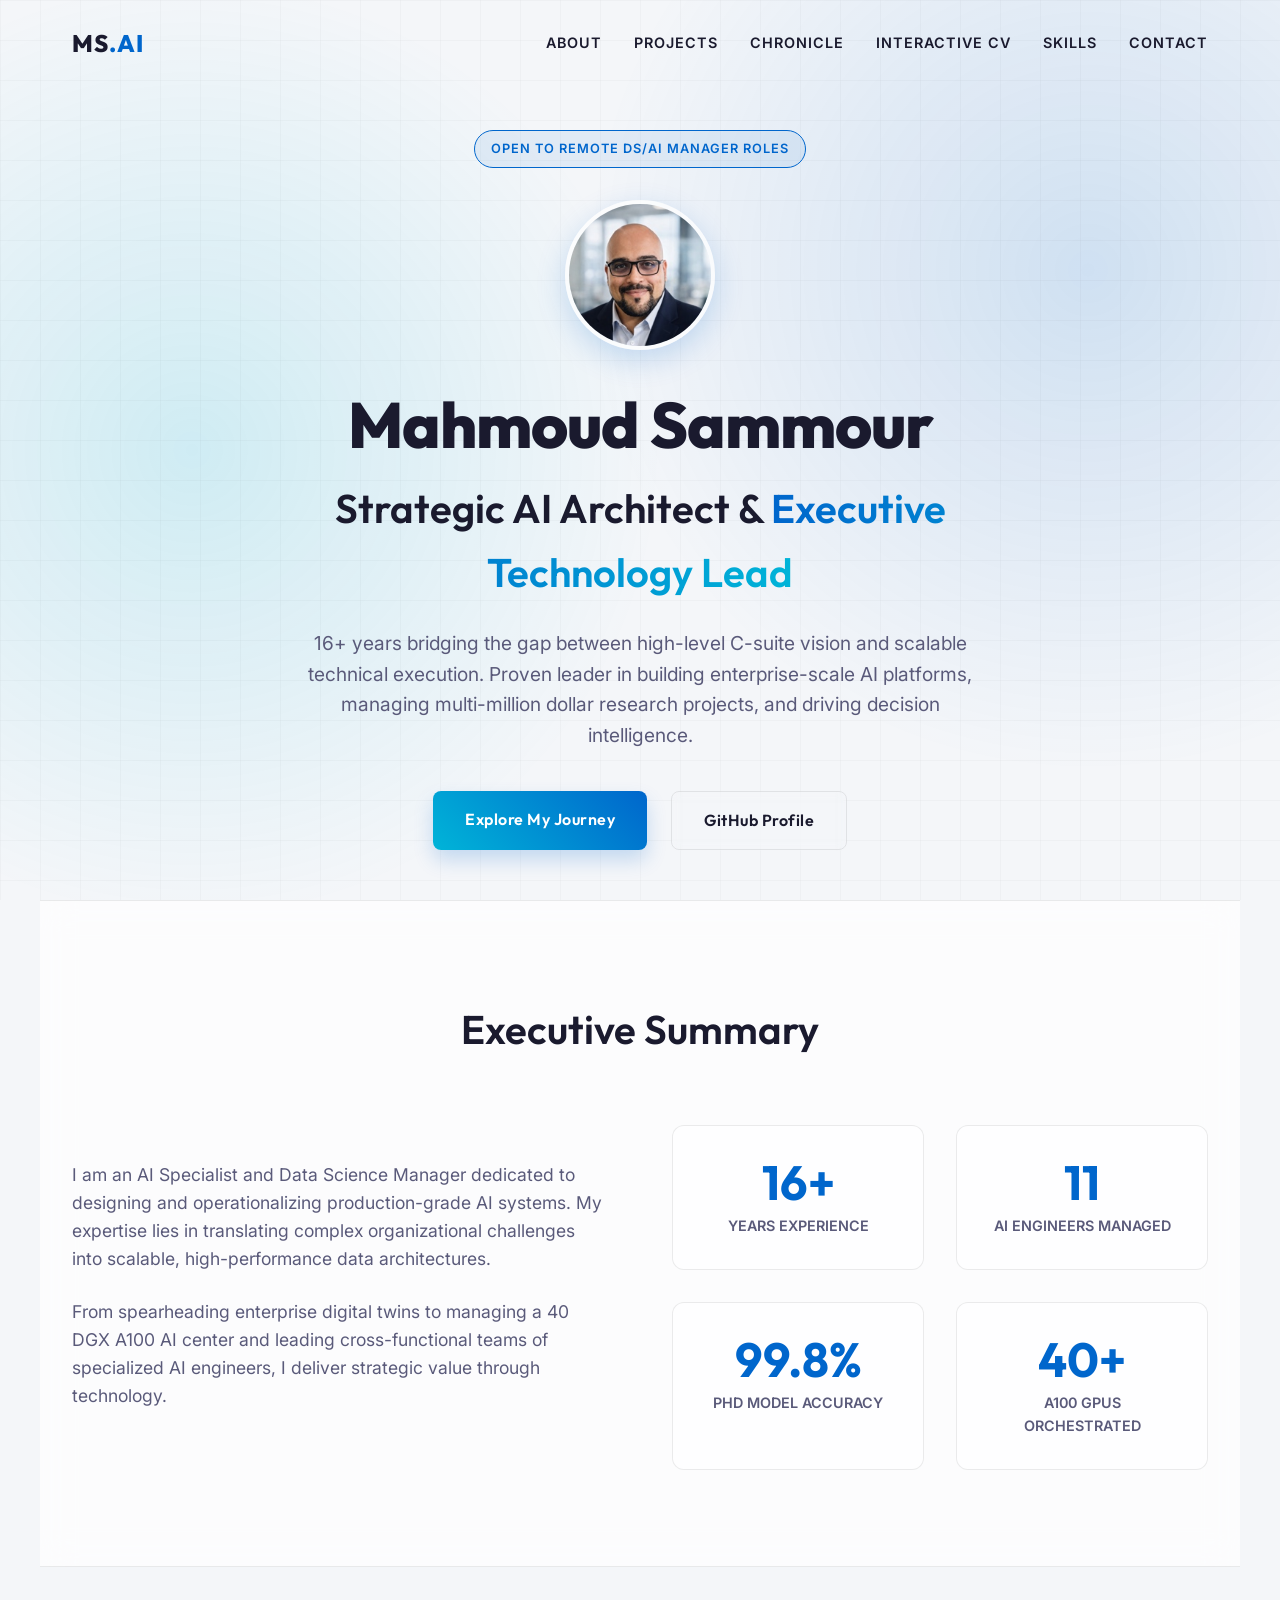
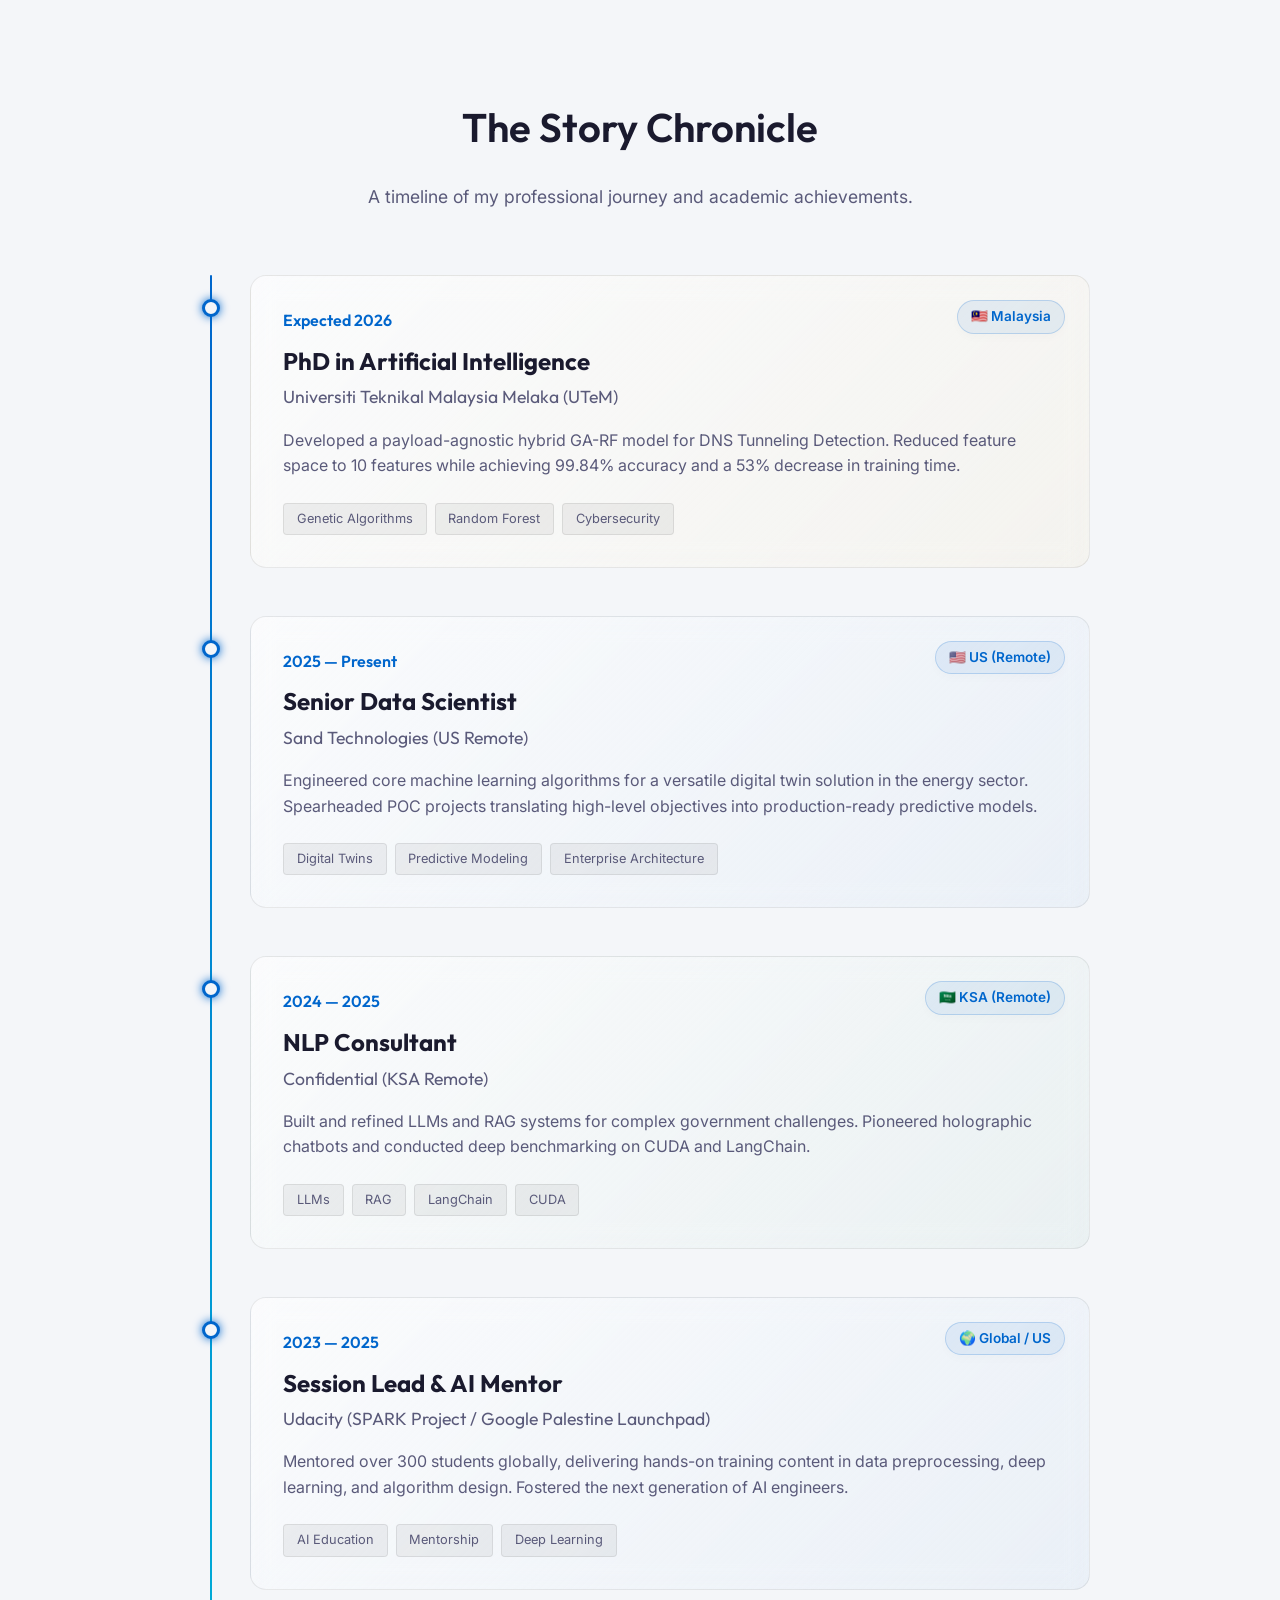
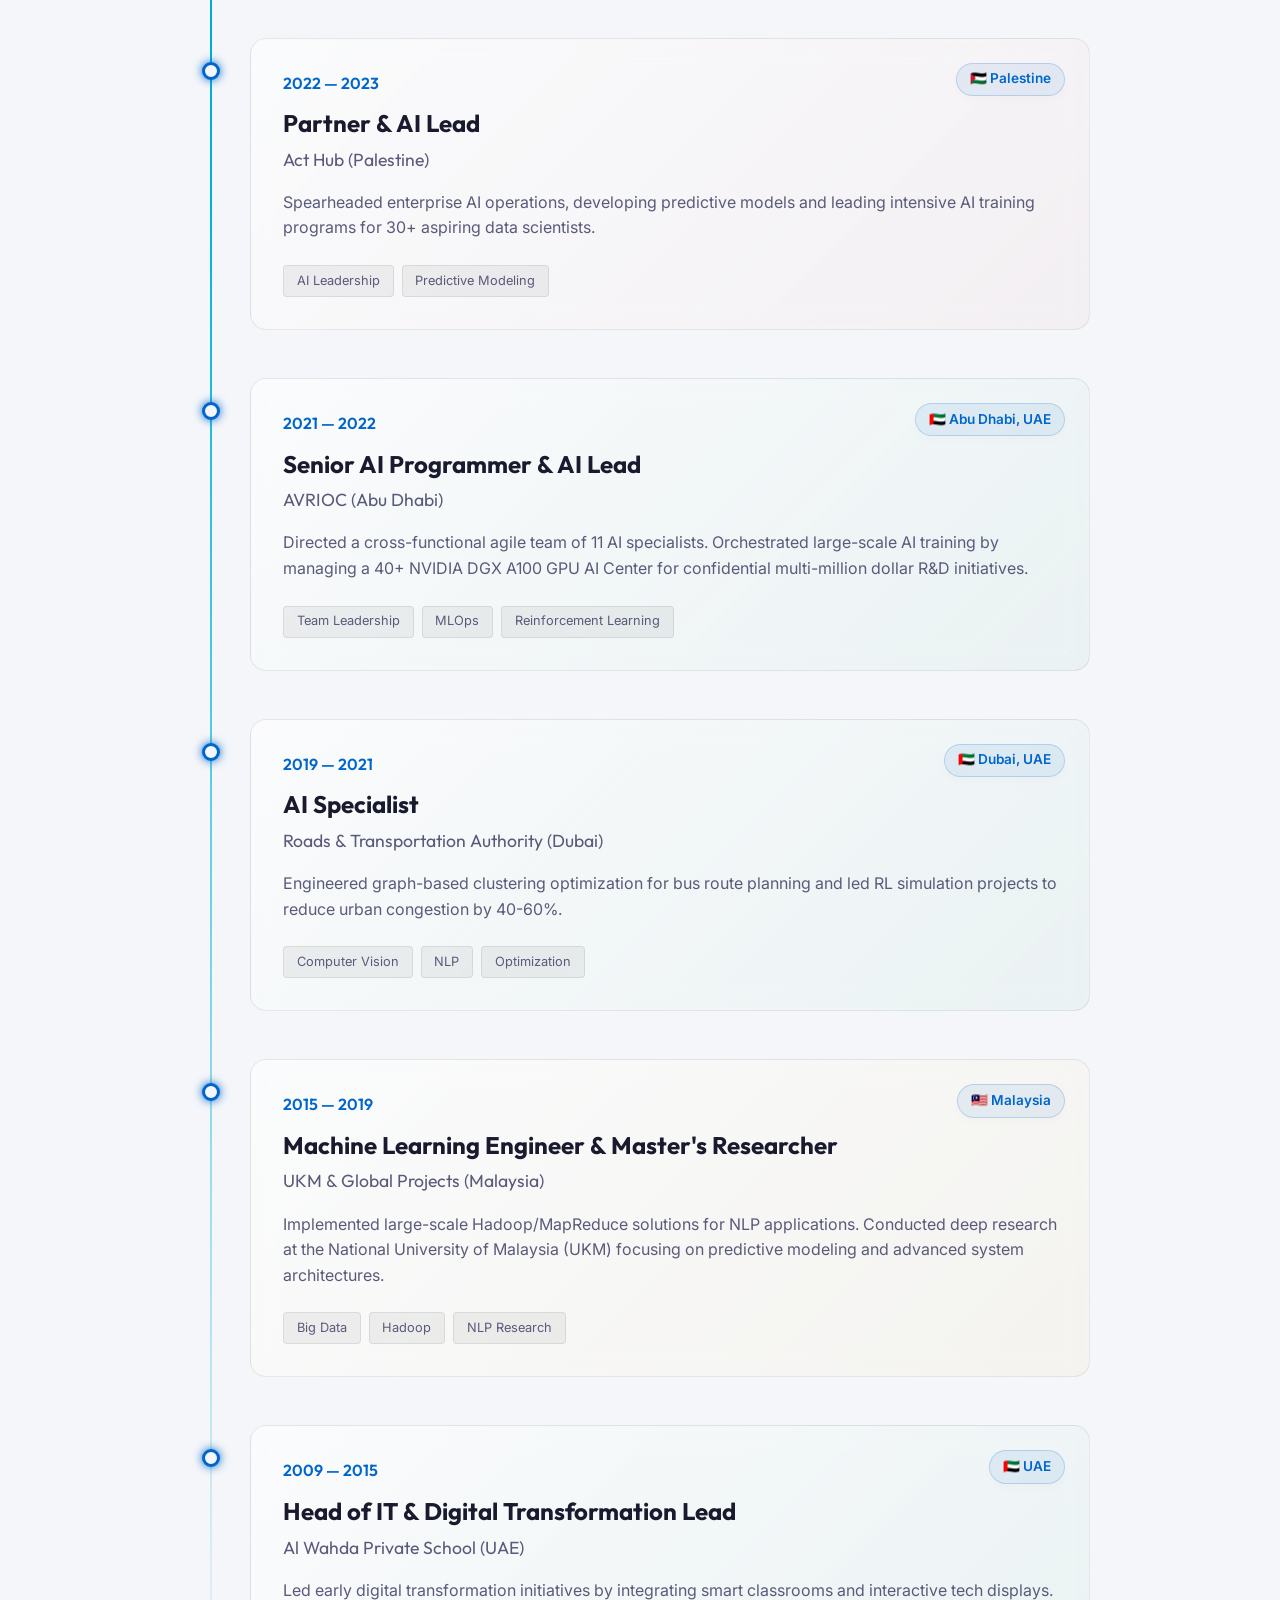
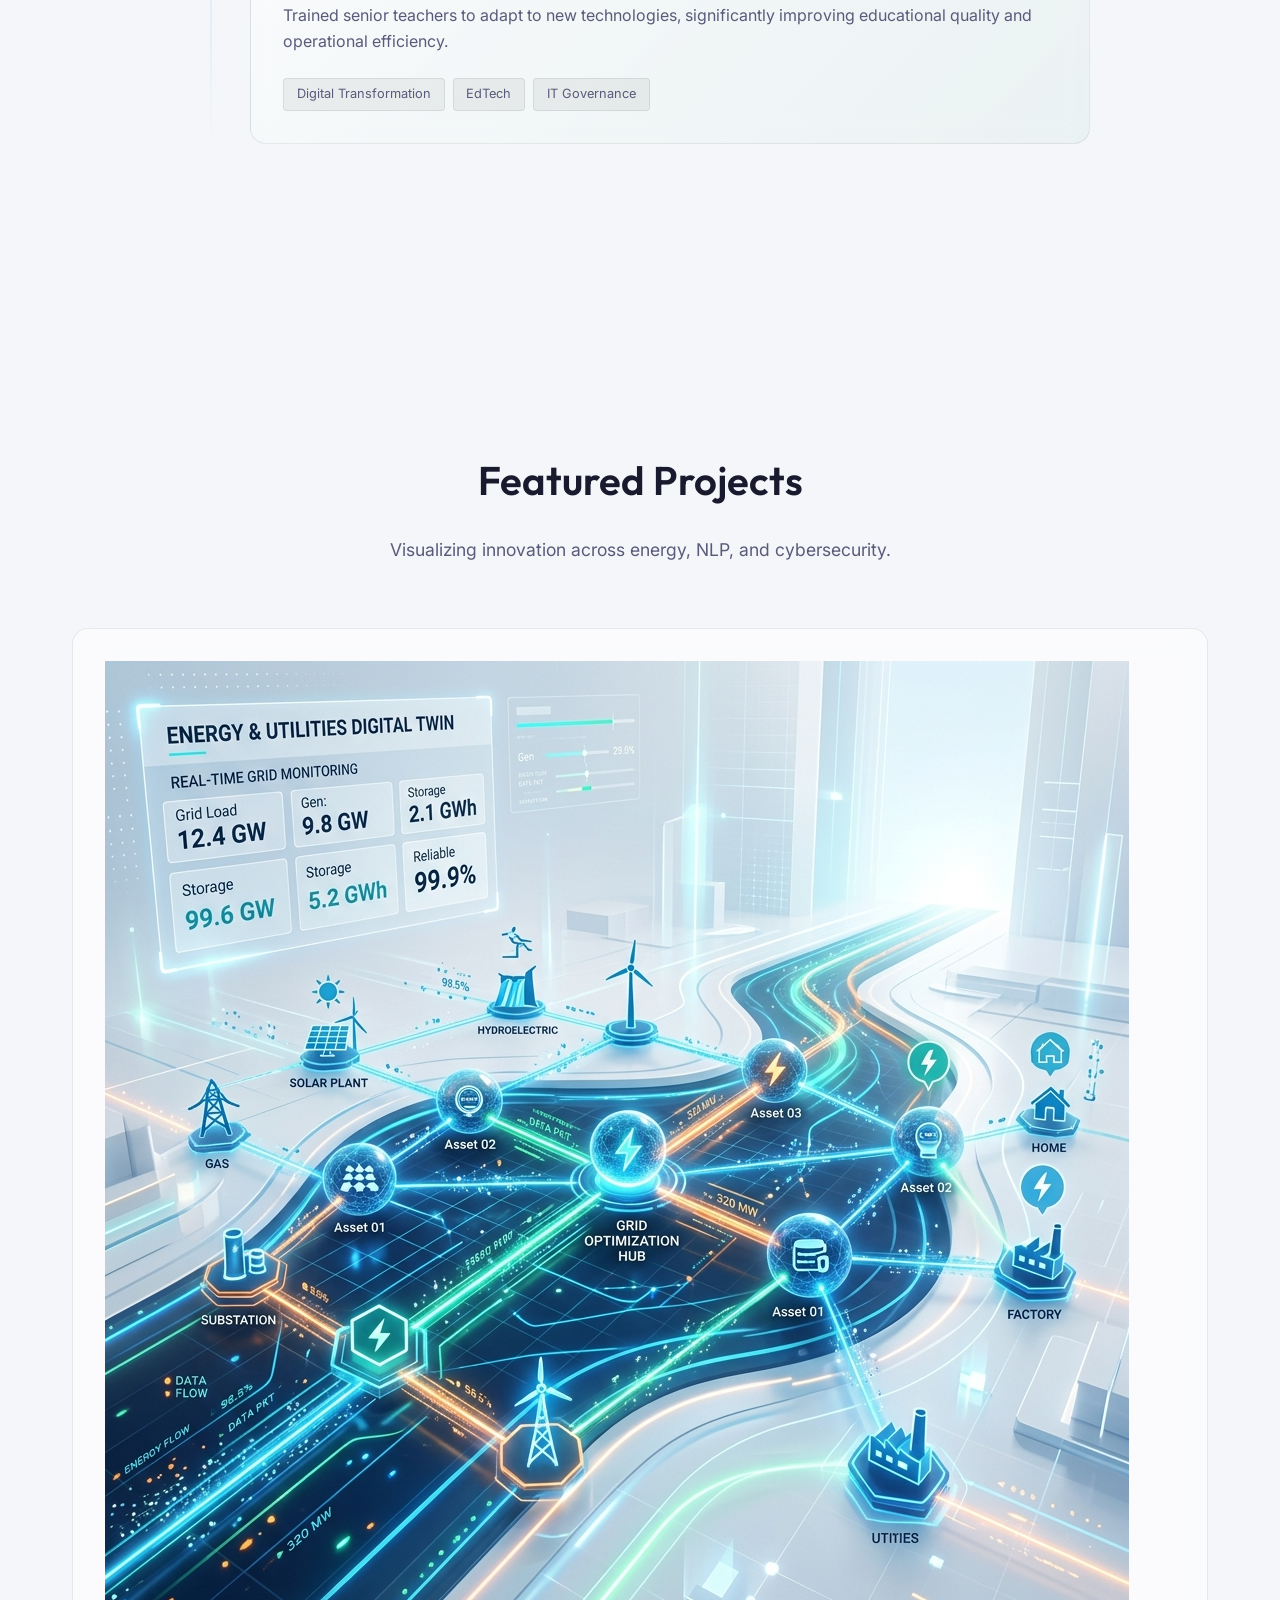
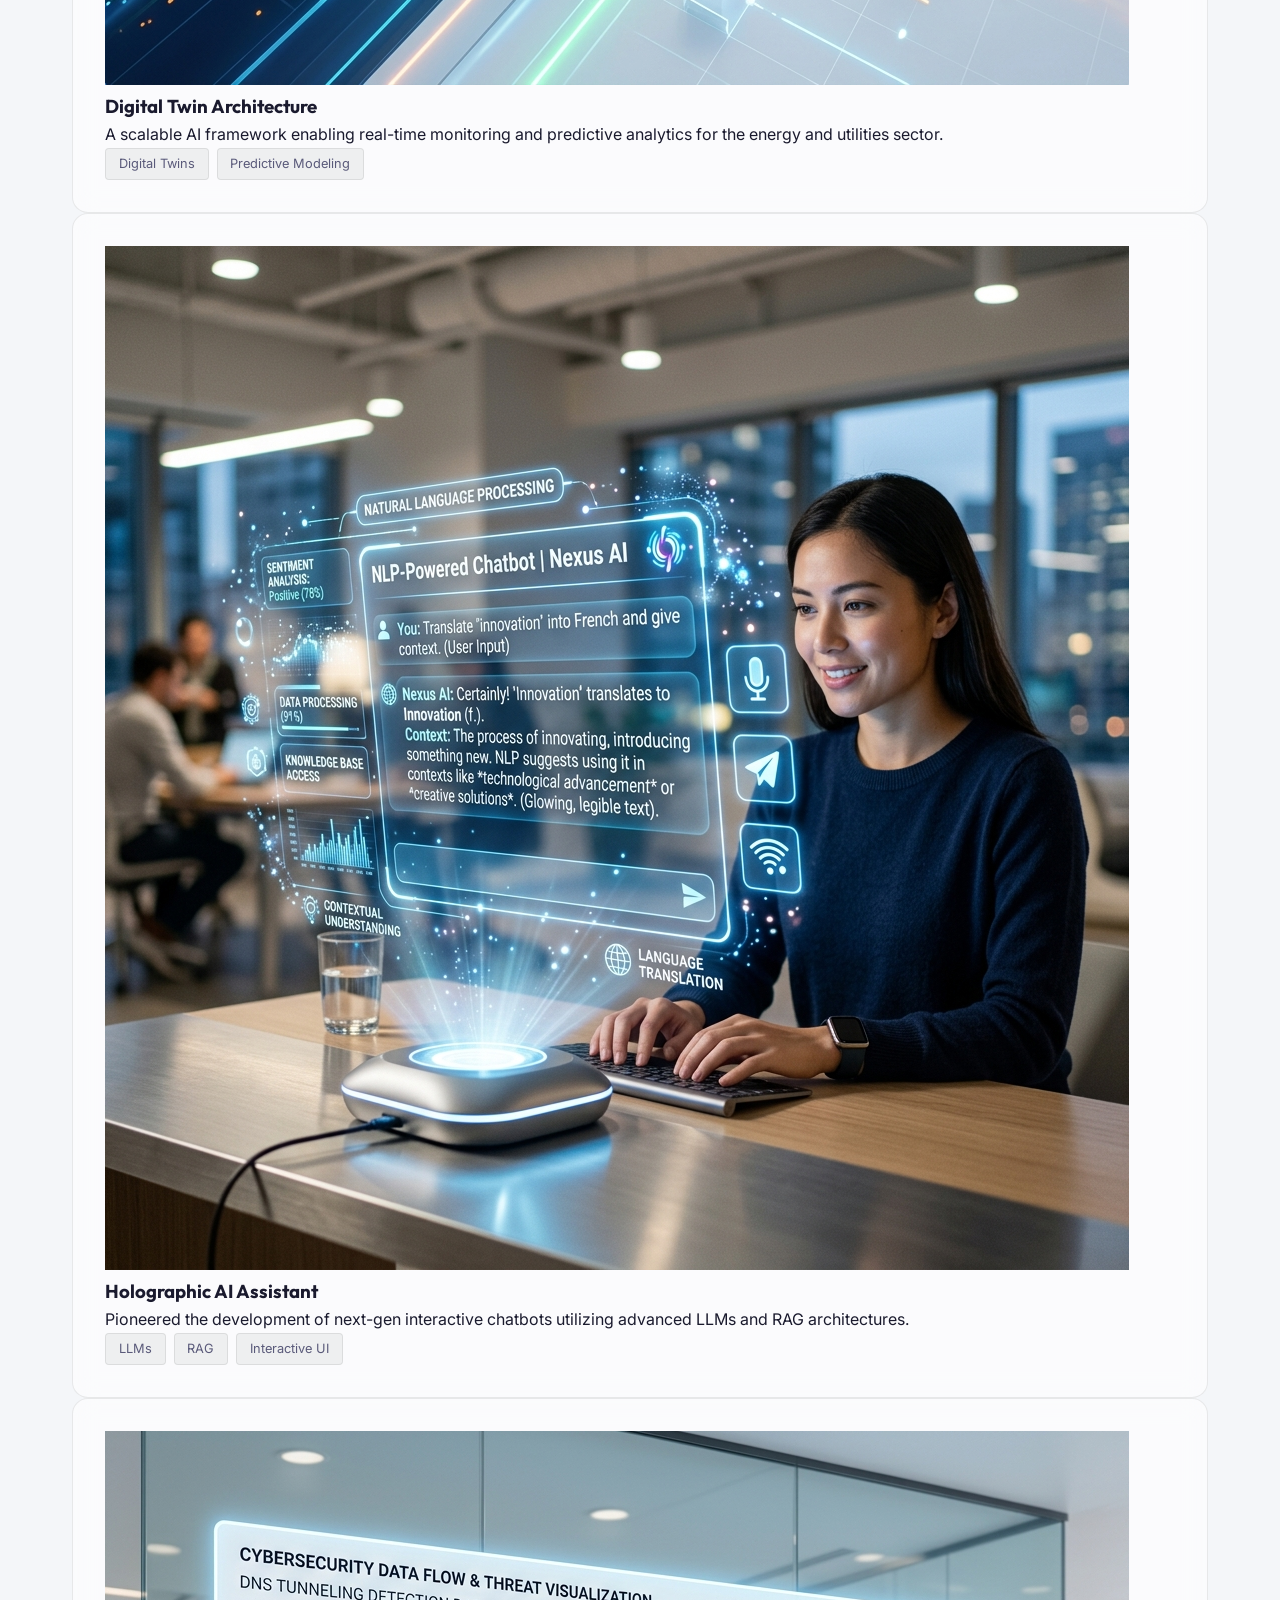
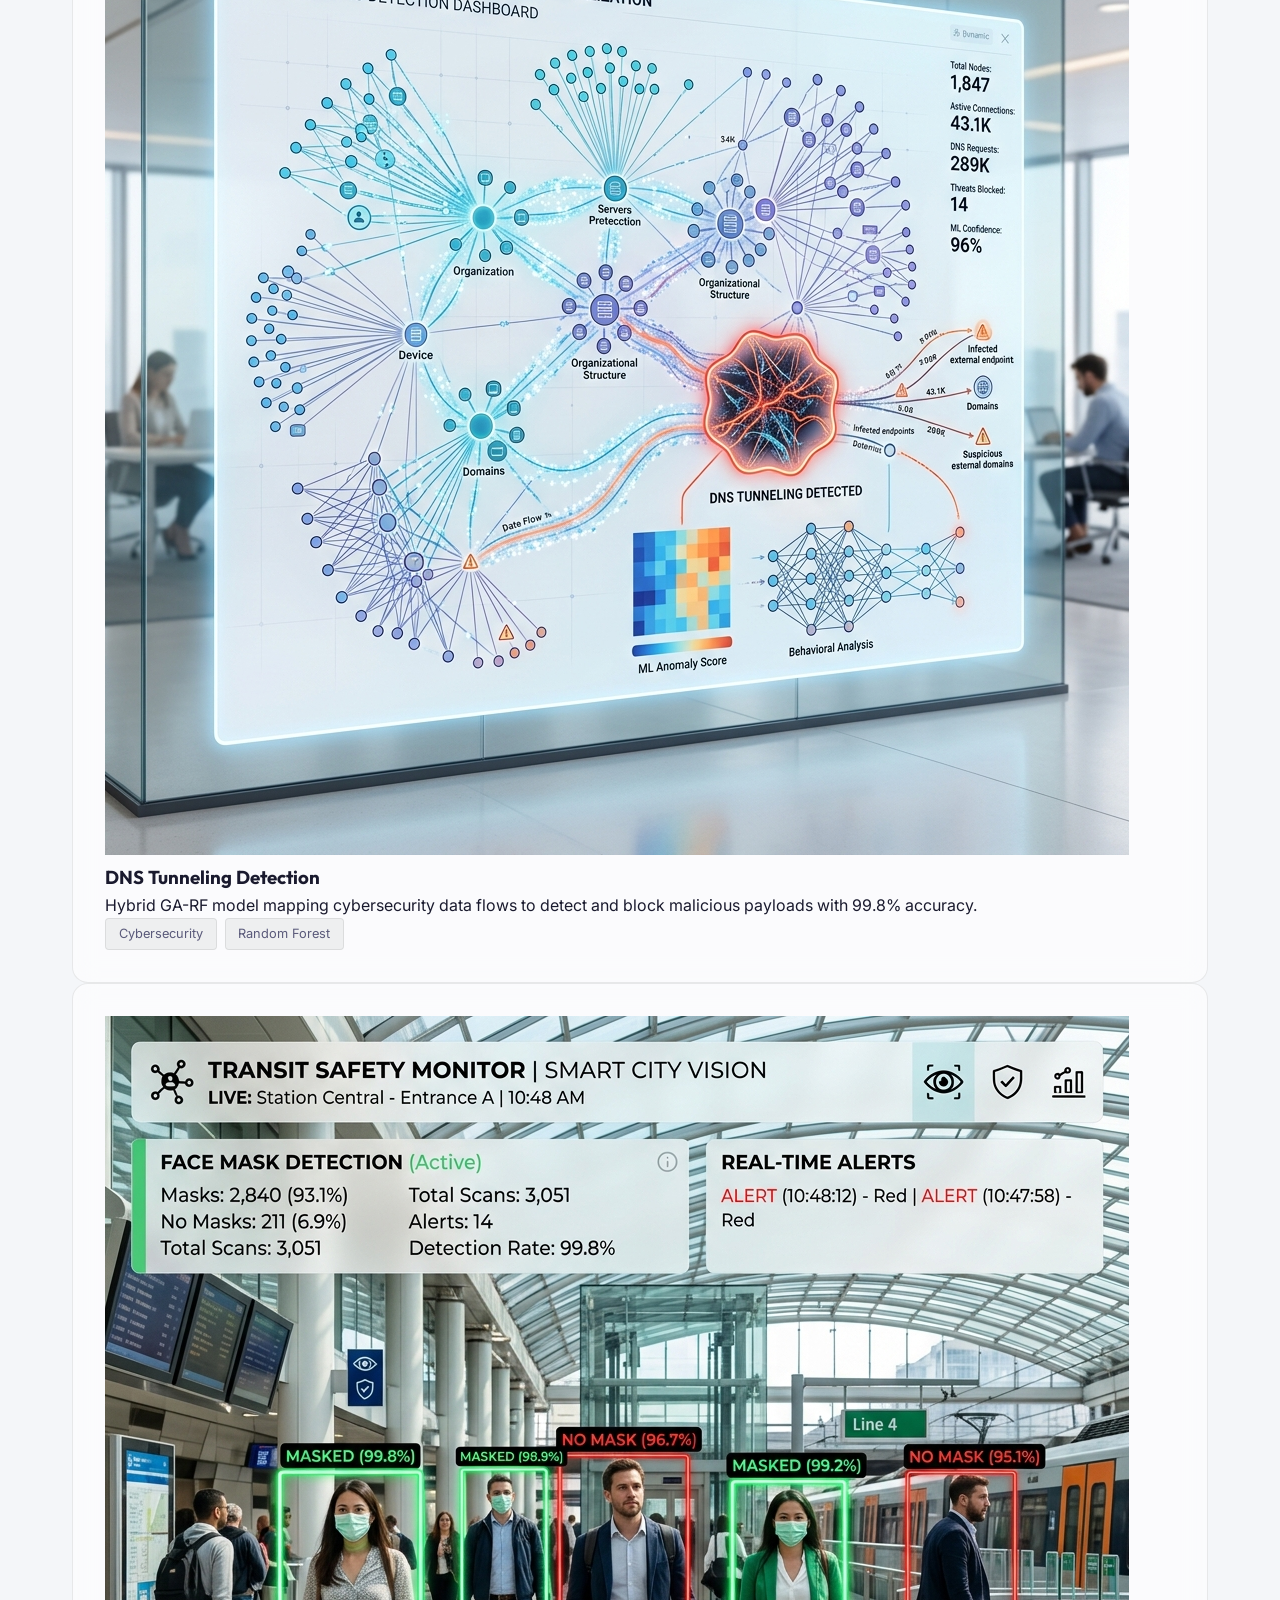
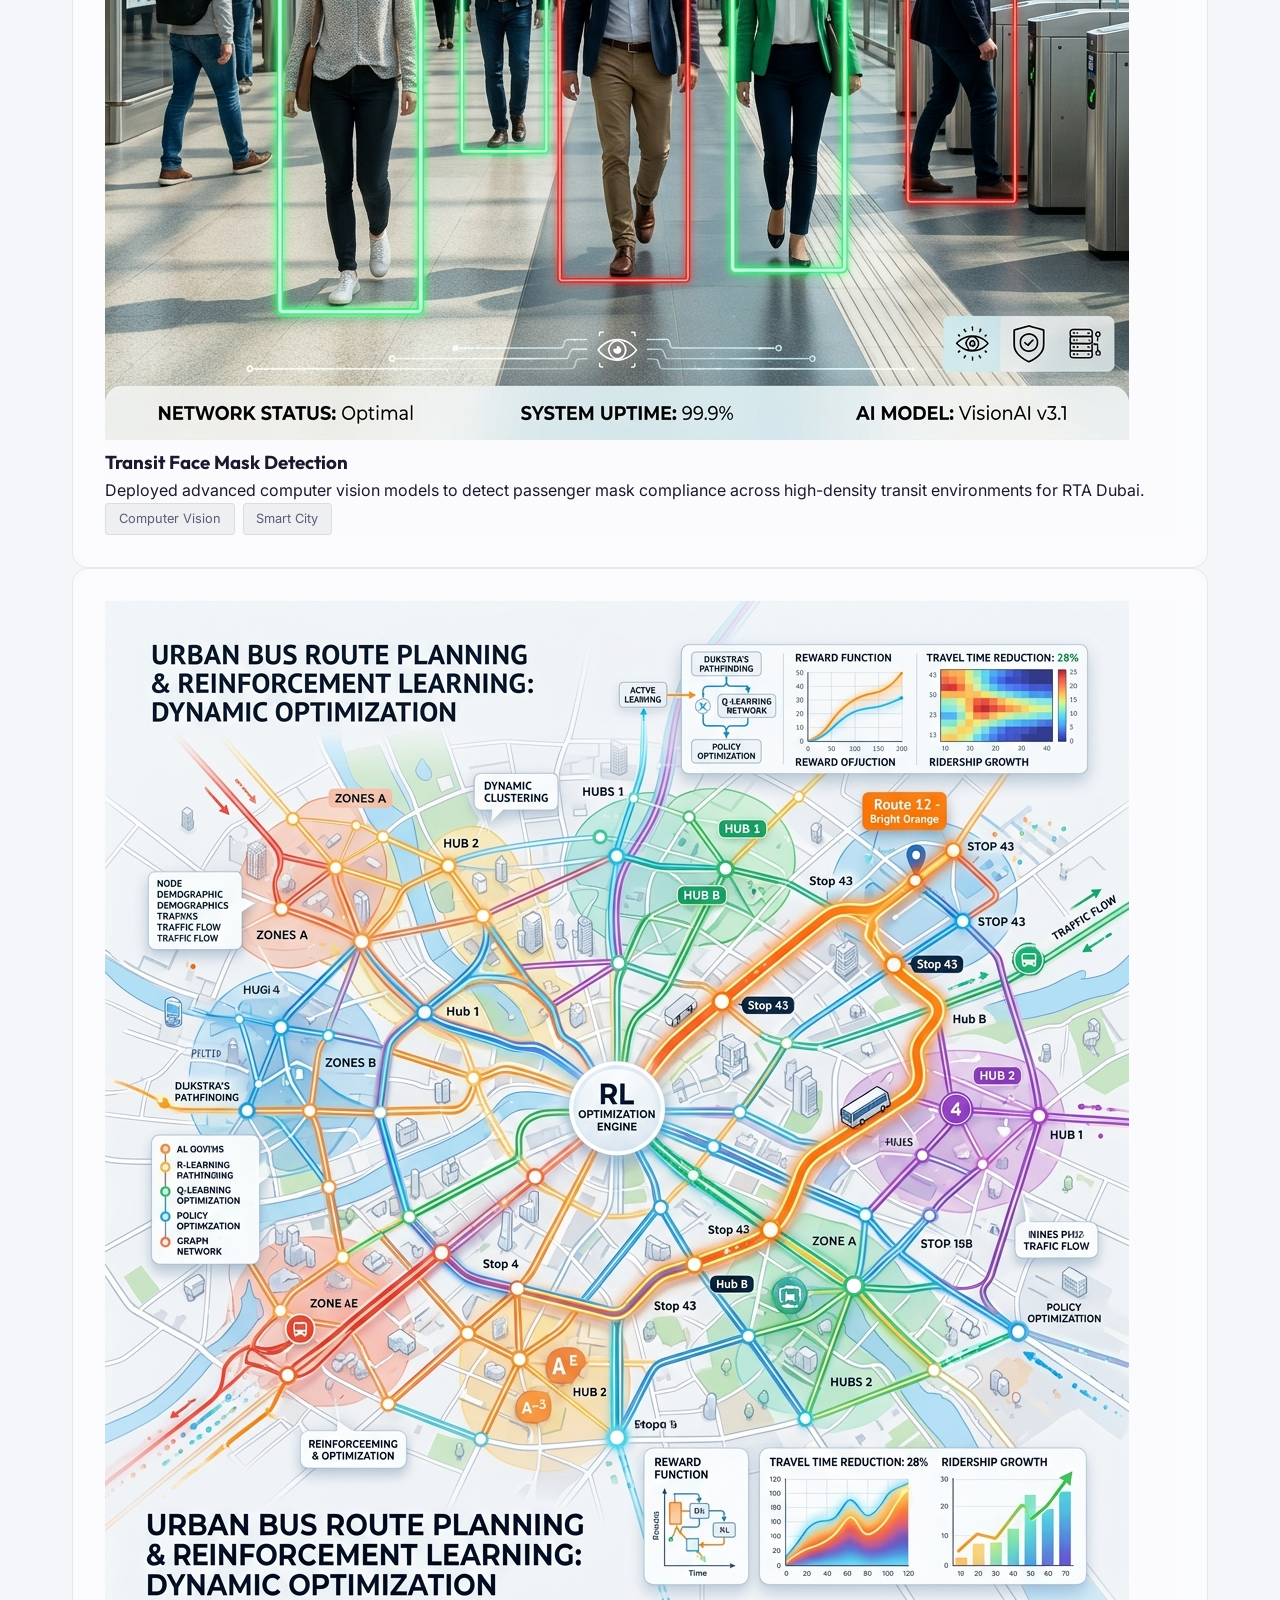
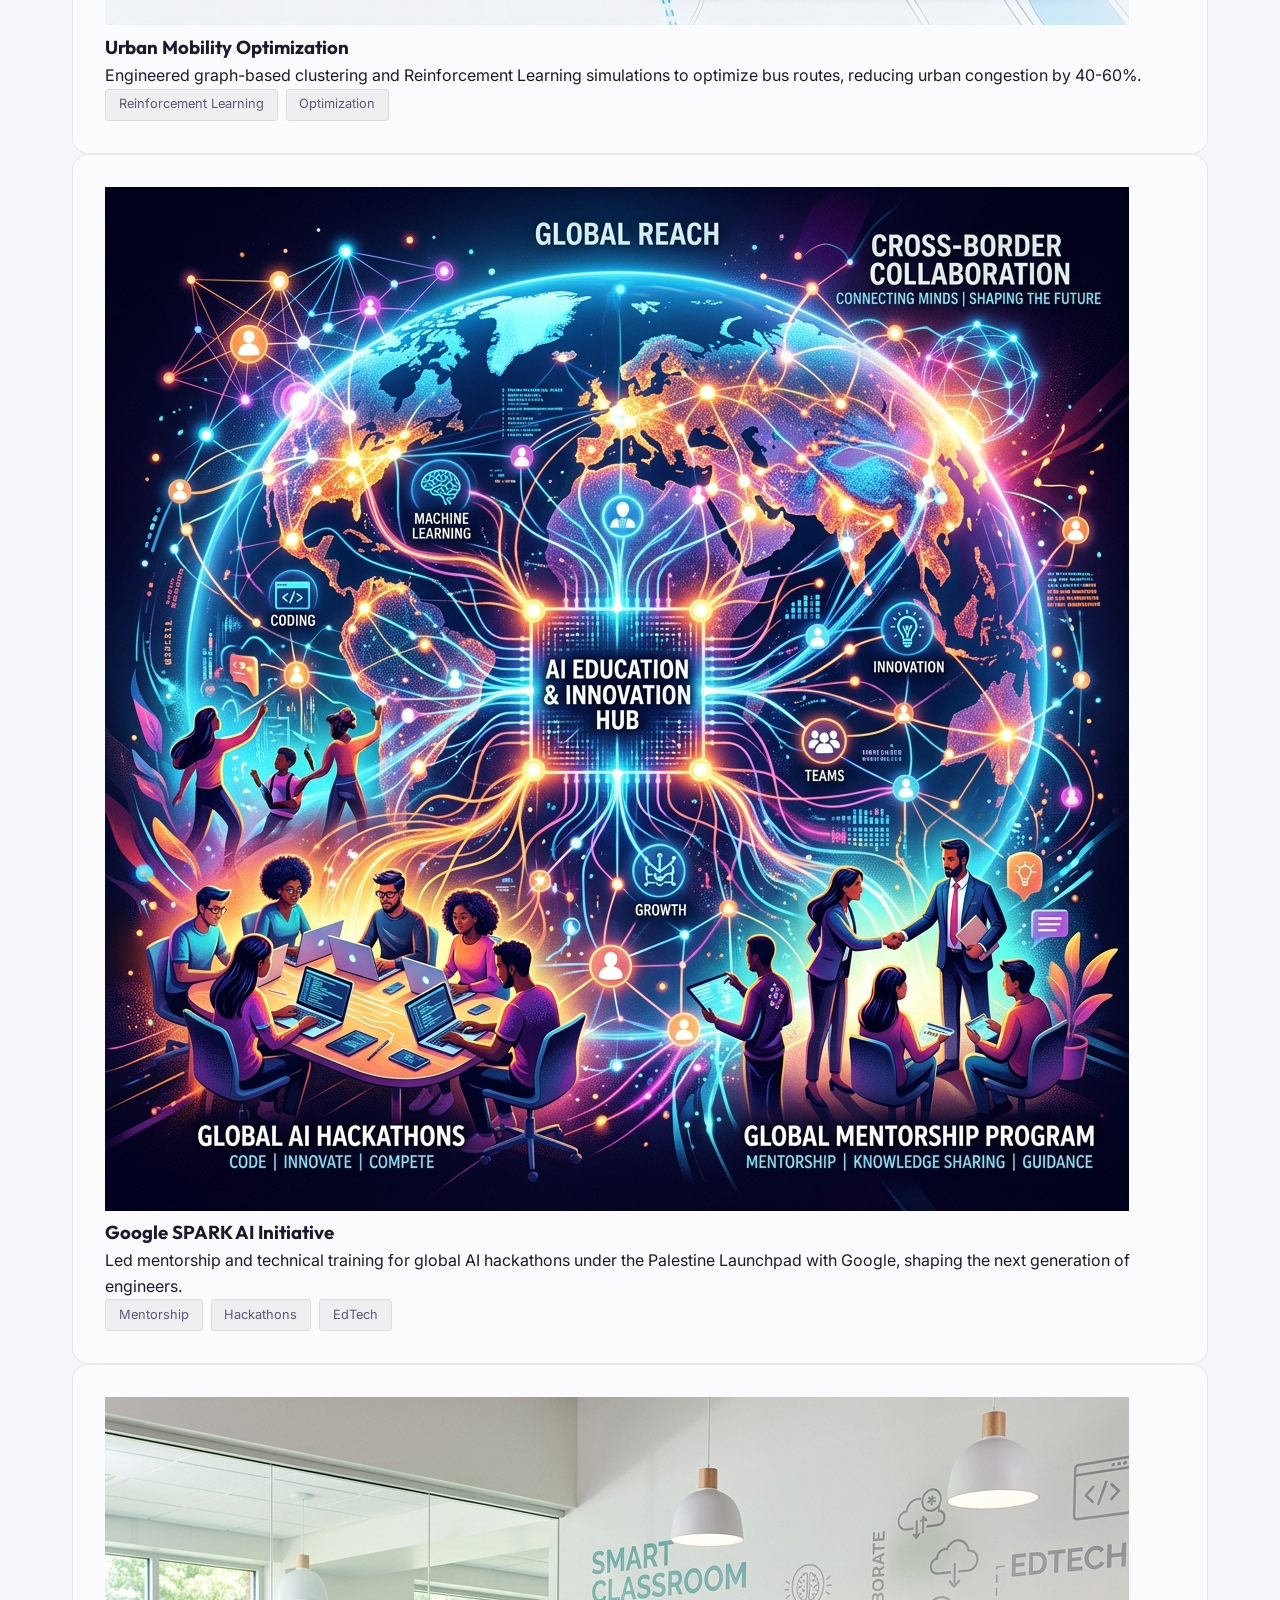
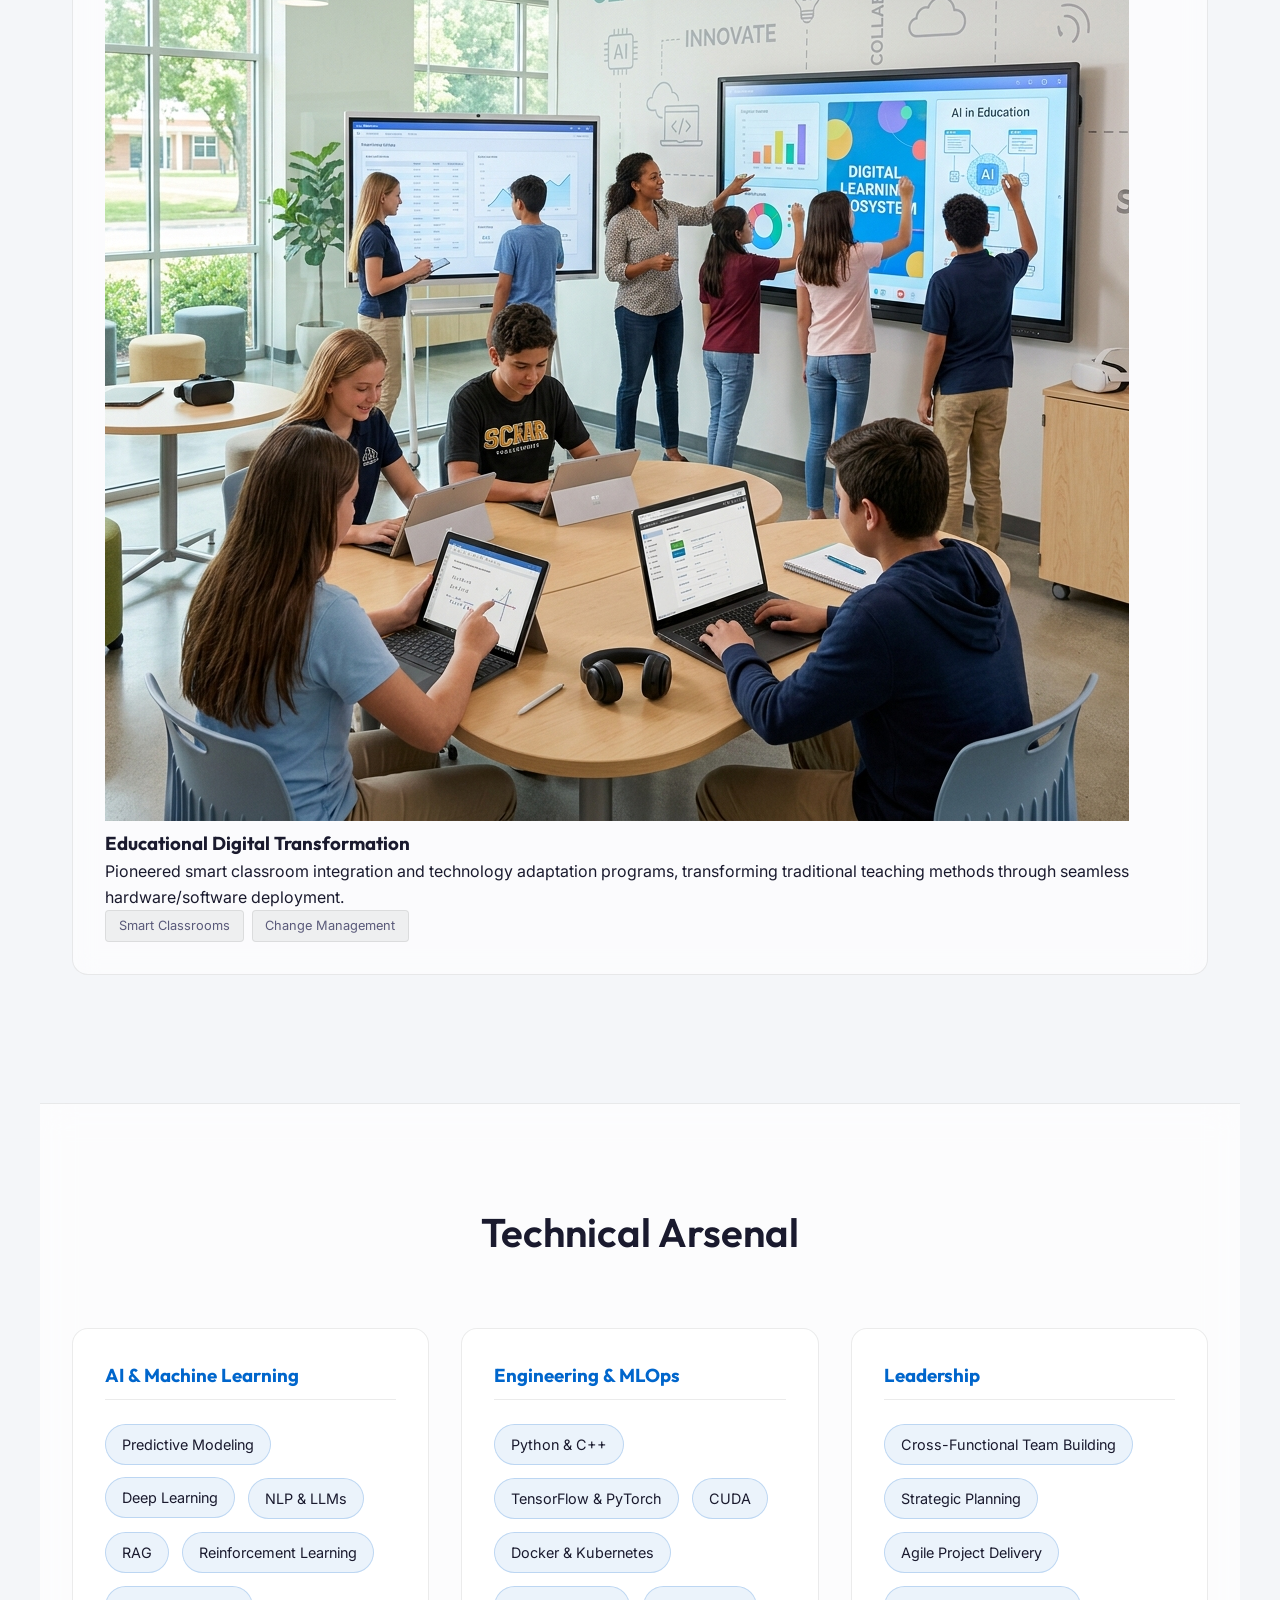
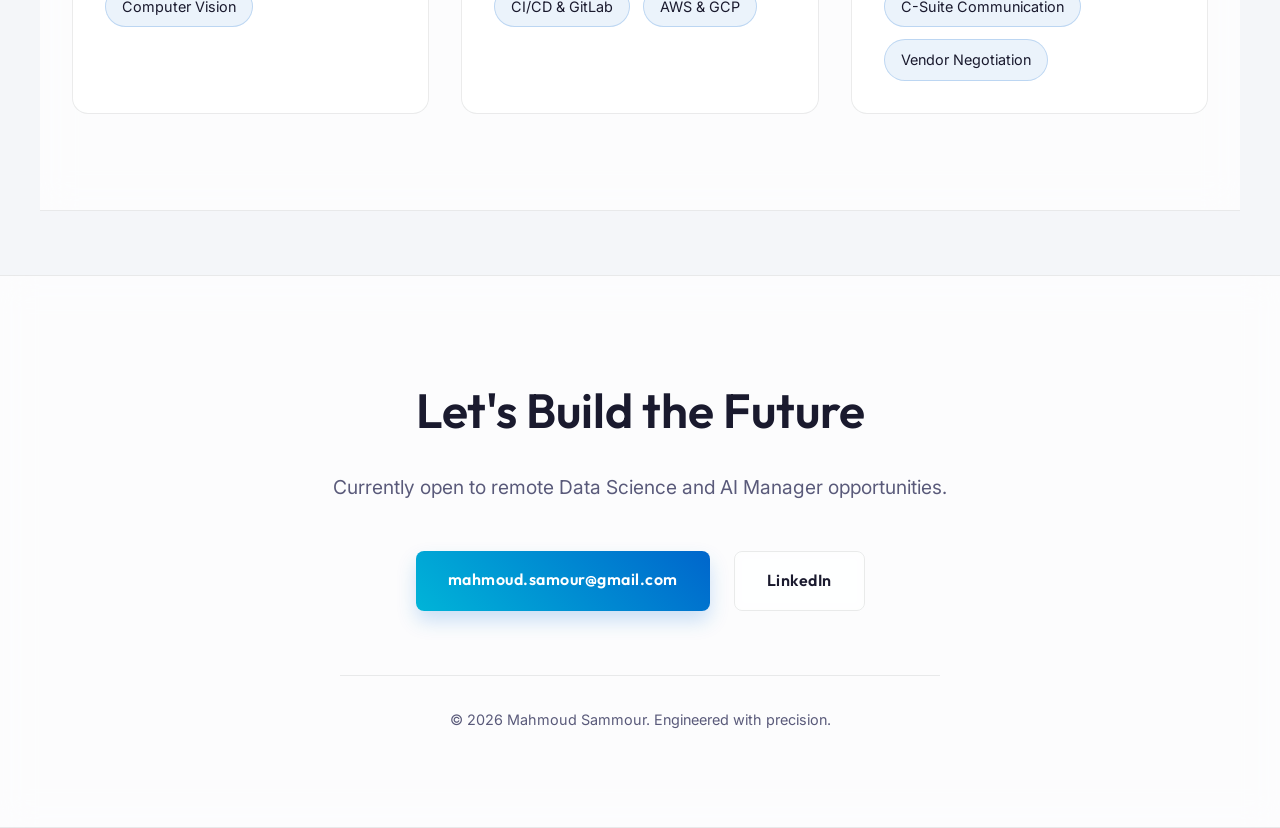
==== index.html @ 2c64f114 "feat: add location badges and AGENT_MEMORY.md" ====
<!DOCTYPE html>
<html lang="en">
<head>
    <meta charset="UTF-8">
    <meta name="viewport" content="width=device-width, initial-scale=1.0">
    <title>Mahmoud Sammour | Strategic AI Architect & Data Science Manager</title>
    <meta name="description" content="Portfolio of Mahmoud Sammour, a Strategic AI Architect and Executive Technology Lead with over 16 years of experience in Data and Digital Transformation.">
    
    <!-- Google Fonts -->
    <link rel="preconnect" href="https://fonts.googleapis.com">
    <link rel="preconnect" href="https://fonts.gstatic.com" crossorigin>
    <link href="https://fonts.googleapis.com/css2?family=Outfit:wght@300;400;600;800&family=Inter:wght@300;400;600&display=swap" rel="stylesheet">
    
    <!-- CSS -->
    <link rel="stylesheet" href="styles.css">
</head>
<body>
    <div class="bg-gradient"></div>
    <div class="grid-overlay"></div>

    <nav id="navbar">
        <div class="nav-content">
            <div class="logo">MS<span>.AI</span></div>
            <ul class="nav-links">
                <li><a href="#about">About</a></li>
                <li><a href="#projects">Projects</a></li>
                <li><a href="#chronicle">Chronicle</a></li>
                <li><a href="cv.html">Interactive CV</a></li>
                <li><a href="#skills">Skills</a></li>
                <li><a href="#contact">Contact</a></li>
            </ul>
        </div>
    </nav>

    <header id="hero">
        <div class="hero-content">
            <div class="badge">Open to Remote DS/AI Manager Roles</div>
            <div class="profile-pic-container">
                <img src="images/profile.jpeg" alt="Mahmoud Sammour" class="profile-pic">
            </div>
            <h1 class="glitch" data-text="Mahmoud Sammour">Mahmoud Sammour</h1>
            <h2>Strategic AI Architect & <span class="highlight">Executive Technology Lead</span></h2>
            <p>16+ years bridging the gap between high-level C-suite vision and scalable technical execution. Proven leader in building enterprise-scale AI platforms, managing multi-million dollar research projects, and driving decision intelligence.</p>
            <div class="cta-group">
                <a href="#chronicle" class="btn primary-btn">Explore My Journey</a>
                <a href="https://github.com/MahmoudSamour" target="_blank" class="btn secondary-btn">GitHub Profile</a>
            </div>
        </div>
    </header>

    <main>
        <section id="about" class="glass-section reveal">
            <div class="section-header">
                <h2>Executive Summary</h2>
            </div>
            <div class="about-grid">
                <div class="about-text">
                    <p>I am an AI Specialist and Data Science Manager dedicated to designing and operationalizing production-grade AI systems. My expertise lies in translating complex organizational challenges into scalable, high-performance data architectures.</p>
                    <p>From spearheading enterprise digital twins to managing a 40 DGX A100 AI center and leading cross-functional teams of specialized AI engineers, I deliver strategic value through technology.</p>
                </div>
                <div class="stats-grid">
                    <div class="stat-card">
                        <h3>16+</h3>
                        <p>Years Experience</p>
                    </div>
                    <div class="stat-card">
                        <h3>11</h3>
                        <p>AI Engineers Managed</p>
                    </div>
                    <div class="stat-card">
                        <h3>99.8%</h3>
                        <p>PhD Model Accuracy</p>
                    </div>
                    <div class="stat-card">
                        <h3>40+</h3>
                        <p>A100 GPUs Orchestrated</p>
                    </div>
                </div>
            </div>
        </section>

        <section id="chronicle" class="reveal">
            <div class="section-header">
                <h2>The Story Chronicle</h2>
                <p>A timeline of my professional journey and academic achievements.</p>
            </div>
            
            <div class="timeline">
                <!-- 2026 PhD -->
                <div class="timeline-item">
                    <div class="timeline-dot"></div>
                    <div class="timeline-content glass-card region-my">
                        <span class="location-badge">🇲🇾 Malaysia</span>
                        <span class="timeline-date">Expected 2026</span>
                        <h3>PhD in Artificial Intelligence</h3>
                        <h4>Universiti Teknikal Malaysia Melaka (UTeM)</h4>
                        <p>Developed a payload-agnostic hybrid GA-RF model for DNS Tunneling Detection. Reduced feature space to 10 features while achieving 99.84% accuracy and a 53% decrease in training time.</p>
                        <div class="tags">
                            <span>Genetic Algorithms</span>
                            <span>Random Forest</span>
                            <span>Cybersecurity</span>
                        </div>
                    </div>
                </div>

                <!-- 2025 Sand Tech -->
                <div class="timeline-item">
                    <div class="timeline-dot"></div>
                    <div class="timeline-content glass-card region-us">
                        <span class="location-badge">🇺🇸 US (Remote)</span>
                        <span class="timeline-date">2025 — Present</span>
                        <h3>Senior Data Scientist</h3>
                        <h4>Sand Technologies (US Remote)</h4>
                        <p>Engineered core machine learning algorithms for a versatile digital twin solution in the energy sector. Spearheaded POC projects translating high-level objectives into production-ready predictive models.</p>
                        <div class="tags">
                            <span>Digital Twins</span>
                            <span>Predictive Modeling</span>
                            <span>Enterprise Architecture</span>
                        </div>
                    </div>
                </div>

                <!-- 2024 Confidential -->
                <div class="timeline-item">
                    <div class="timeline-dot"></div>
                    <div class="timeline-content glass-card region-ksa">
                        <span class="location-badge">🇸🇦 KSA (Remote)</span>
                        <span class="timeline-date">2024 — 2025</span>
                        <h3>NLP Consultant</h3>
                        <h4>Confidential (KSA Remote)</h4>
                        <p>Built and refined LLMs and RAG systems for complex government challenges. Pioneered holographic chatbots and conducted deep benchmarking on CUDA and LangChain.</p>
                        <div class="tags">
                            <span>LLMs</span>
                            <span>RAG</span>
                            <span>LangChain</span>
                            <span>CUDA</span>
                        </div>
                    </div>
                </div>

                <!-- 2023 Udacity -->
                <div class="timeline-item">
                    <div class="timeline-dot"></div>
                    <div class="timeline-content glass-card region-us">
                        <span class="location-badge">🌍 Global / US</span>
                        <span class="timeline-date">2023 — 2025</span>
                        <h3>Session Lead & AI Mentor</h3>
                        <h4>Udacity (SPARK Project / Google Palestine Launchpad)</h4>
                        <p>Mentored over 300 students globally, delivering hands-on training content in data preprocessing, deep learning, and algorithm design. Fostered the next generation of AI engineers.</p>
                        <div class="tags">
                            <span>AI Education</span>
                            <span>Mentorship</span>
                            <span>Deep Learning</span>
                        </div>
                    </div>
                </div>

                <!-- 2022 Act Hub -->
                <div class="timeline-item">
                    <div class="timeline-dot"></div>
                    <div class="timeline-content glass-card region-ps">
                        <span class="location-badge">🇵🇸 Palestine</span>
                        <span class="timeline-date">2022 — 2023</span>
                        <h3>Partner & AI Lead</h3>
                        <h4>Act Hub (Palestine)</h4>
                        <p>Spearheaded enterprise AI operations, developing predictive models and leading intensive AI training programs for 30+ aspiring data scientists.</p>
                        <div class="tags">
                            <span>AI Leadership</span>
                            <span>Predictive Modeling</span>
                        </div>
                    </div>
                </div>

                <!-- 2021 AVRIOC -->
                <div class="timeline-item">
                    <div class="timeline-dot"></div>
                    <div class="timeline-content glass-card region-uae">
                        <span class="location-badge">🇦🇪 Abu Dhabi, UAE</span>
                        <span class="timeline-date">2021 — 2022</span>
                        <h3>Senior AI Programmer & AI Lead</h3>
                        <h4>AVRIOC (Abu Dhabi)</h4>
                        <p>Directed a cross-functional agile team of 11 AI specialists. Orchestrated large-scale AI training by managing a 40+ NVIDIA DGX A100 GPU AI Center for confidential multi-million dollar R&D initiatives.</p>
                        <div class="tags">
                            <span>Team Leadership</span>
                            <span>MLOps</span>
                            <span>Reinforcement Learning</span>
                        </div>
                    </div>
                </div>

                <!-- 2019 RTA -->
                <div class="timeline-item">
                    <div class="timeline-dot"></div>
                    <div class="timeline-content glass-card region-uae">
                        <span class="location-badge">🇦🇪 Dubai, UAE</span>
                        <span class="timeline-date">2019 — 2021</span>
                        <h3>AI Specialist</h3>
                        <h4>Roads & Transportation Authority (Dubai)</h4>
                        <p>Engineered graph-based clustering optimization for bus route planning and led RL simulation projects to reduce urban congestion by 40-60%.</p>
                        <div class="tags">
                            <span>Computer Vision</span>
                            <span>NLP</span>
                            <span>Optimization</span>
                        </div>
                    </div>
                </div>

                <!-- 2015 ML Engineer -->
                <div class="timeline-item">
                    <div class="timeline-dot"></div>
                    <div class="timeline-content glass-card region-my">
                        <span class="location-badge">🇲🇾 Malaysia</span>
                        <span class="timeline-date">2015 — 2019</span>
                        <h3>Machine Learning Engineer & Master's Researcher</h3>
                        <h4>UKM & Global Projects (Malaysia)</h4>
                        <p>Implemented large-scale Hadoop/MapReduce solutions for NLP applications. Conducted deep research at the National University of Malaysia (UKM) focusing on predictive modeling and advanced system architectures.</p>
                        <div class="tags">
                            <span>Big Data</span>
                            <span>Hadoop</span>
                            <span>NLP Research</span>
                        </div>
                    </div>
                </div>

                <!-- 2009 Al Wahda -->
                <div class="timeline-item">
                    <div class="timeline-dot"></div>
                    <div class="timeline-content glass-card region-uae">
                        <span class="location-badge">🇦🇪 UAE</span>
                        <span class="timeline-date">2009 — 2015</span>
                        <h3>Head of IT & Digital Transformation Lead</h3>
                        <h4>Al Wahda Private School (UAE)</h4>
                        <p>Led early digital transformation initiatives by integrating smart classrooms and interactive tech displays. Trained senior teachers to adapt to new technologies, significantly improving educational quality and operational efficiency.</p>
                        <div class="tags">
                            <span>Digital Transformation</span>
                            <span>EdTech</span>
                            <span>IT Governance</span>
                        </div>
                    </div>
                </div>
            </div>
        </section>

        <section id="projects" class="reveal">
            <div class="section-header">
                <h2>Featured Projects</h2>
                <p>Visualizing innovation across energy, NLP, and cybersecurity.</p>
            </div>
            
            <div class="projects-grid">
                <div class="project-card glass-card">
                    <img src="images/project1.png" alt="Digital Twin for Energy Sector" class="project-img">
                    <div class="project-info">
                        <h3>Digital Twin Architecture</h3>
                        <p>A scalable AI framework enabling real-time monitoring and predictive analytics for the energy and utilities sector.</p>
                        <div class="tags">
                            <span>Digital Twins</span>
                            <span>Predictive Modeling</span>
                        </div>
                    </div>
                </div>

                <div class="project-card glass-card">
                    <img src="images/project2.png" alt="Holographic AI Chatbot" class="project-img">
                    <div class="project-info">
                        <h3>Holographic AI Assistant</h3>
                        <p>Pioneered the development of next-gen interactive chatbots utilizing advanced LLMs and RAG architectures.</p>
                        <div class="tags">
                            <span>LLMs</span>
                            <span>RAG</span>
                            <span>Interactive UI</span>
                        </div>
                    </div>
                </div>

                <div class="project-card glass-card">
                    <img src="images/project3.png" alt="DNS Tunneling Detection Graph" class="project-img">
                    <div class="project-info">
                        <h3>DNS Tunneling Detection</h3>
                        <p>Hybrid GA-RF model mapping cybersecurity data flows to detect and block malicious payloads with 99.8% accuracy.</p>
                        <div class="tags">
                            <span>Cybersecurity</span>
                            <span>Random Forest</span>
                        </div>
                    </div>
                </div>

                <div class="project-card glass-card">
                    <img src="images/project4.png" alt="RTA Face Mask Detection" class="project-img">
                    <div class="project-info">
                        <h3>Transit Face Mask Detection</h3>
                        <p>Deployed advanced computer vision models to detect passenger mask compliance across high-density transit environments for RTA Dubai.</p>
                        <div class="tags">
                            <span>Computer Vision</span>
                            <span>Smart City</span>
                        </div>
                    </div>
                </div>

                <div class="project-card glass-card">
                    <img src="images/project5.png" alt="RTA Bus Route Optimization" class="project-img">
                    <div class="project-info">
                        <h3>Urban Mobility Optimization</h3>
                        <p>Engineered graph-based clustering and Reinforcement Learning simulations to optimize bus routes, reducing urban congestion by 40-60%.</p>
                        <div class="tags">
                            <span>Reinforcement Learning</span>
                            <span>Optimization</span>
                        </div>
                    </div>
                </div>

                <div class="project-card glass-card">
                    <img src="images/project6.png" alt="Google SPARK Hackathon" class="project-img">
                    <div class="project-info">
                        <h3>Google SPARK AI Initiative</h3>
                        <p>Led mentorship and technical training for global AI hackathons under the Palestine Launchpad with Google, shaping the next generation of engineers.</p>
                        <div class="tags">
                            <span>Mentorship</span>
                            <span>Hackathons</span>
                            <span>EdTech</span>
                        </div>
                    </div>
                </div>

                <div class="project-card glass-card">
                    <img src="images/project7.png" alt="Digital Transformation in Education" class="project-img">
                    <div class="project-info">
                        <h3>Educational Digital Transformation</h3>
                        <p>Pioneered smart classroom integration and technology adaptation programs, transforming traditional teaching methods through seamless hardware/software deployment.</p>
                        <div class="tags">
                            <span>Smart Classrooms</span>
                            <span>Change Management</span>
                        </div>
                    </div>
                </div>
            </div>
        </section>

        <section id="skills" class="reveal glass-section">
            <div class="section-header">
                <h2>Technical Arsenal</h2>
            </div>
            <div class="skills-container">
                <div class="skill-category glass-card">
                    <h3>AI & Machine Learning</h3>
                    <div class="skill-tags">
                        <span class="skill-tag">Predictive Modeling</span>
                        <span class="skill-tag">Deep Learning</span>
                        <span class="skill-tag">NLP & LLMs</span>
                        <span class="skill-tag">RAG</span>
                        <span class="skill-tag">Reinforcement Learning</span>
                        <span class="skill-tag">Computer Vision</span>
                    </div>
                </div>
                <div class="skill-category glass-card">
                    <h3>Engineering & MLOps</h3>
                    <div class="skill-tags">
                        <span class="skill-tag">Python & C++</span>
                        <span class="skill-tag">TensorFlow & PyTorch</span>
                        <span class="skill-tag">CUDA</span>
                        <span class="skill-tag">Docker & Kubernetes</span>
                        <span class="skill-tag">CI/CD & GitLab</span>
                        <span class="skill-tag">AWS & GCP</span>
                    </div>
                </div>
                <div class="skill-category glass-card">
                    <h3>Leadership</h3>
                    <div class="skill-tags">
                        <span class="skill-tag">Cross-Functional Team Building</span>
                        <span class="skill-tag">Strategic Planning</span>
                        <span class="skill-tag">Agile Project Delivery</span>
                        <span class="skill-tag">C-Suite Communication</span>
                        <span class="skill-tag">Vendor Negotiation</span>
                    </div>
                </div>
            </div>
        </section>
    </main>

    <footer id="contact" class="glass-section">
        <h2>Let's Build the Future</h2>
        <p>Currently open to remote Data Science and AI Manager opportunities.</p>
        <div class="contact-links">
            <a href="mailto:mahmoud.samour@gmail.com" class="btn primary-btn">mahmoud.samour@gmail.com</a>
            <a href="https://www.linkedin.com/in/mahmoud-s-95359797/" target="_blank" class="btn secondary-btn">LinkedIn</a>
        </div>
        <p class="copyright">© 2026 Mahmoud Sammour. Engineered with precision.</p>
    </footer>

    <script src="script.js"></script>
</body>
</html>
---- styles.css ----
:root {
    /* Color Palette - Premium Bright Mode */
    --bg-color: #f4f6f9;
    --text-main: #1a1a2e;
    --text-muted: #5a5a7a;
    --accent-primary: #0066cc;
    --accent-secondary: #00b4d8;
    --glass-bg: rgba(255, 255, 255, 0.7);
    --glass-border: rgba(0, 0, 0, 0.08);
    
    /* Typography */
    --font-heading: 'Outfit', sans-serif;
    --font-body: 'Inter', sans-serif;
}

* {
    margin: 0;
    padding: 0;
    box-sizing: border-box;
}

body {
    background-color: var(--bg-color);
    color: var(--text-main);
    font-family: var(--font-body);
    line-height: 1.6;
    overflow-x: hidden;
}

/* Background Effects */
.bg-gradient {
    position: fixed;
    top: 0;
    left: 0;
    width: 100vw;
    height: 100vh;
    background: radial-gradient(circle at 15% 50%, rgba(0, 180, 216, 0.15), transparent 40%),
                radial-gradient(circle at 85% 30%, rgba(0, 102, 204, 0.15), transparent 40%);
    z-index: -2;
    animation: pulse 15s ease-in-out infinite alternate;
}

.grid-overlay {
    position: fixed;
    top: 0;
    left: 0;
    width: 100vw;
    height: 100vh;
    background-image: linear-gradient(var(--glass-border) 1px, transparent 1px),
                      linear-gradient(90deg, var(--glass-border) 1px, transparent 1px);
    background-size: 40px 40px;
    z-index: -1;
    opacity: 0.3;
}

@keyframes pulse {
    0% { transform: scale(1); }
    100% { transform: scale(1.1); }
}

/* Typography */
h1, h2, h3, h4, .logo {
    font-family: var(--font-heading);
}

h1 {
    font-size: 4rem;
    font-weight: 800;
    line-height: 1.1;
    margin-bottom: 1rem;
    letter-spacing: -1px;
}

h2 {
    font-size: 2.5rem;
    font-weight: 600;
    margin-bottom: 1.5rem;
}

.highlight {
    background: linear-gradient(90deg, var(--accent-primary), var(--accent-secondary));
    -webkit-background-clip: text;
    -webkit-text-fill-color: transparent;
}

/* Navigation */
#navbar {
    position: fixed;
    top: 0;
    width: 100%;
    padding: 1.5rem 0;
    z-index: 1000;
    transition: all 0.3s ease;
}

#navbar.scrolled {
    background: rgba(255, 255, 255, 0.8);
    backdrop-filter: blur(12px);
    border-bottom: 1px solid var(--glass-border);
    padding: 1rem 0;
}

.nav-content {
    max-width: 1200px;
    margin: 0 auto;
    display: flex;
    justify-content: space-between;
    align-items: center;
    padding: 0 2rem;
}

.logo {
    font-size: 1.5rem;
    font-weight: 800;
    letter-spacing: 1px;
}

.logo span {
    color: var(--accent-primary);
}

.nav-links {
    list-style: none;
    display: flex;
    gap: 2rem;
}

.nav-links a {
    color: var(--text-main);
    text-decoration: none;
    font-size: 0.9rem;
    font-weight: 600;
    text-transform: uppercase;
    letter-spacing: 1px;
    transition: color 0.3s;
}

.nav-links a:hover {
    color: var(--accent-primary);
}

/* Hero Section */
#hero {
    height: 100vh;
    display: flex;
    align-items: center;
    justify-content: center;
    text-align: center;
    padding: 0 2rem;
    position: relative;
}

.hero-content {
    max-width: 800px;
    margin-top: 5rem;
}

.badge {
    display: inline-block;
    padding: 0.5rem 1rem;
    border: 1px solid var(--accent-primary);
    border-radius: 50px;
    font-size: 0.8rem;
    font-weight: 600;
    color: var(--accent-primary);
    margin-bottom: 2rem;
    text-transform: uppercase;
    letter-spacing: 1px;
    background: rgba(0, 102, 204, 0.08);
}

.profile-pic-container {
    margin-bottom: 2rem;
}

.profile-pic {
    width: 150px;
    height: 150px;
    border-radius: 50%;
    object-fit: cover;
    border: 4px solid var(--glass-bg);
    box-shadow: 0 10px 30px rgba(0, 102, 204, 0.2);
    transition: transform 0.3s;
}

.profile-pic:hover {
    transform: scale(1.05);
}

.hero-content p {
    font-size: 1.2rem;
    color: var(--text-muted);
    margin-bottom: 2.5rem;
    max-width: 700px;
    margin-left: auto;
    margin-right: auto;
}

/* Buttons */
.cta-group {
    display: flex;
    gap: 1.5rem;
    justify-content: center;
}

.btn {
    padding: 1rem 2rem;
    border-radius: 8px;
    text-decoration: none;
    font-weight: 600;
    font-family: var(--font-heading);
    letter-spacing: 0.5px;
    transition: all 0.3s ease;
    cursor: pointer;
}

.primary-btn {
    background: linear-gradient(45deg, var(--accent-secondary), var(--accent-primary));
    color: #fff;
    border: none;
    box-shadow: 0 10px 20px rgba(0, 102, 204, 0.2);
}

.primary-btn:hover {
    transform: translateY(-3px);
    box-shadow: 0 15px 30px rgba(0, 102, 204, 0.3);
}

.secondary-btn {
    background: transparent;
    color: var(--text-main);
    border: 1px solid var(--glass-border);
    backdrop-filter: blur(5px);
}

.secondary-btn:hover {
    border-color: var(--accent-primary);
    color: var(--accent-primary);
}

/* Glassmorphism Classes */
.glass-section {
    background: var(--glass-bg);
    backdrop-filter: blur(16px);
    -webkit-backdrop-filter: blur(16px);
    border-top: 1px solid var(--glass-border);
    border-bottom: 1px solid var(--glass-border);
    padding: 6rem 2rem;
}

.glass-card {
    background: rgba(255, 255, 255, 0.6);
    backdrop-filter: blur(12px);
    border: 1px solid var(--glass-border);
    border-radius: 16px;
    padding: 2rem;
    transition: transform 0.3s, border-color 0.3s;
}

.glass-card:hover {
    transform: translateY(-5px);
    border-color: rgba(0, 102, 204, 0.4);
    box-shadow: 0 10px 30px rgba(0, 0, 0, 0.05);
}

/* Layout */
main {
    max-width: 1200px;
    margin: 0 auto;
}

section {
    padding: 8rem 2rem;
}

.section-header {
    margin-bottom: 4rem;
    text-align: center;
}

.section-header p {
    color: var(--text-muted);
    font-size: 1.1rem;
}

/* About Grid */
.about-grid {
    display: grid;
    grid-template-columns: 1fr 1fr;
    gap: 4rem;
    align-items: center;
}

.about-text p {
    font-size: 1.1rem;
    color: var(--text-muted);
    margin-bottom: 1.5rem;
}

.stats-grid {
    display: grid;
    grid-template-columns: 1fr 1fr;
    gap: 2rem;
}

.stat-card {
    background: rgba(255, 255, 255, 0.6);
    border: 1px solid var(--glass-border);
    border-radius: 12px;
    padding: 2rem;
    text-align: center;
    transition: all 0.3s ease;
}

.stat-card:hover {
    background: rgba(0, 240, 255, 0.05);
    border-color: var(--accent-primary);
}

.stat-card h3 {
    font-size: 3rem;
    color: var(--accent-primary);
    margin-bottom: 0.5rem;
    line-height: 1;
}

.stat-card p {
    color: var(--text-muted);
    font-weight: 600;
    font-size: 0.9rem;
    text-transform: uppercase;
}

/* Timeline Chronicle */
.timeline {
    position: relative;
    max-width: 900px;
    margin: 0 auto;
}

.timeline::before {
    content: '';
    position: absolute;
    width: 2px;
    background: linear-gradient(to bottom, var(--accent-primary), var(--accent-secondary), transparent);
    top: 0;
    bottom: 0;
    left: 20px;
    border-radius: 2px;
}

.timeline-item {
    position: relative;
    margin-bottom: 3rem;
    padding-left: 60px;
}

.timeline-dot {
    position: absolute;
    left: 12px;
    top: 24px;
    width: 18px;
    height: 18px;
    background: var(--bg-color);
    border: 3px solid var(--accent-primary);
    border-radius: 50%;
    z-index: 1;
    box-shadow: 0 0 10px var(--accent-primary);
    transition: all 0.3s;
}

.timeline-item:hover .timeline-dot {
    background: var(--accent-primary);
    transform: scale(1.2);
}

.timeline-content {
    position: relative;
}

.timeline-date {
    display: inline-block;
    color: var(--accent-primary);
    font-weight: 600;
    font-family: var(--font-heading);
    margin-bottom: 0.5rem;
}

.timeline-content h3 {
    font-size: 1.5rem;
    margin-bottom: 0.2rem;
}

.timeline-content h4 {
    color: var(--text-muted);
    font-weight: 400;
    margin-bottom: 1rem;
    font-size: 1.1rem;
}

.timeline-content p {
    color: var(--text-muted);
    margin-bottom: 1.5rem;
}

/* Location Badges & Regional Highlights */
.location-badge {
    position: absolute;
    top: 1.5rem;
    right: 1.5rem;
    background: rgba(0, 102, 204, 0.08);
    border: 1px solid rgba(0, 102, 204, 0.2);
    color: var(--accent-primary);
    padding: 0.3rem 0.8rem;
    border-radius: 50px;
    font-size: 0.85rem;
    font-weight: 600;
    display: flex;
    align-items: center;
    gap: 0.4rem;
    box-shadow: 0 4px 10px rgba(0, 0, 0, 0.02);
    z-index: 2;
}

.timeline-content.glass-card {
    position: relative;
    overflow: hidden;
}

.region-uae { background: linear-gradient(135deg, rgba(255,255,255,0.6) 0%, rgba(0, 150, 100, 0.04) 100%); }
.region-my { background: linear-gradient(135deg, rgba(255,255,255,0.6) 0%, rgba(255, 180, 0, 0.04) 100%); }
.region-us { background: linear-gradient(135deg, rgba(255,255,255,0.6) 0%, rgba(0, 102, 204, 0.04) 100%); }
.region-ksa { background: linear-gradient(135deg, rgba(255,255,255,0.6) 0%, rgba(0, 120, 80, 0.04) 100%); }
.region-ps { background: linear-gradient(135deg, rgba(255,255,255,0.6) 0%, rgba(220, 50, 50, 0.03) 100%); }

/* Tags */
.tags {
    display: flex;
    flex-wrap: wrap;
    gap: 0.5rem;
}

.tags span {
    background: rgba(0, 0, 0, 0.05);
    border: 1px solid var(--glass-border);
    padding: 0.3rem 0.8rem;
    border-radius: 4px;
    font-size: 0.8rem;
    color: var(--text-muted);
}

/* Skills */
.skills-container {
    display: grid;
    grid-template-columns: repeat(auto-fit, minmax(300px, 1fr));
    gap: 2rem;
}

.skill-category h3 {
    margin-bottom: 1.5rem;
    color: var(--accent-primary);
    border-bottom: 1px solid var(--glass-border);
    padding-bottom: 0.5rem;
}

.skill-tags {
    display: flex;
    flex-wrap: wrap;
    gap: 0.8rem;
}

.skill-tag {
    background: rgba(0, 102, 204, 0.08);
    border: 1px solid rgba(0, 102, 204, 0.2);
    color: var(--text-main);
    padding: 0.5rem 1rem;
    border-radius: 50px;
    font-size: 0.9rem;
    transition: all 0.3s;
}

.skill-tag:hover {
    background: rgba(0, 102, 204, 0.15);
    border-color: var(--accent-primary);
    transform: translateY(-2px);
    box-shadow: 0 5px 15px rgba(0, 102, 204, 0.15);
}

/* Footer / Contact */
#contact {
    text-align: center;
    margin-top: 4rem;
}

#contact h2 {
    font-size: 3rem;
}

#contact p {
    color: var(--text-muted);
    font-size: 1.2rem;
    margin-bottom: 3rem;
}

.contact-links {
    display: flex;
    justify-content: center;
    gap: 1.5rem;
    margin-bottom: 4rem;
}

.copyright {
    font-size: 0.9rem !important;
    margin-bottom: 0 !important;
    border-top: 1px solid var(--glass-border);
    padding-top: 2rem;
    max-width: 600px;
    margin: 0 auto;
}

/* Reveal Animation */
.reveal {
    opacity: 0;
    transform: translateY(50px);
    transition: all 0.8s ease-out;
}

.reveal.active {
    opacity: 1;
    transform: translateY(0);
}

/* Responsive */
@media (max-width: 768px) {
    h1 { font-size: 3rem; }
    .about-grid { grid-template-columns: 1fr; }
    .nav-links { display: none; /* In a full app, add a hamburger menu */ }
    .timeline::before { left: 10px; }
    .timeline-item { padding-left: 40px; }
    .timeline-dot { left: 1px; width: 14px; height: 14px; top: 26px; }
    .cta-group { flex-direction: column; }
}
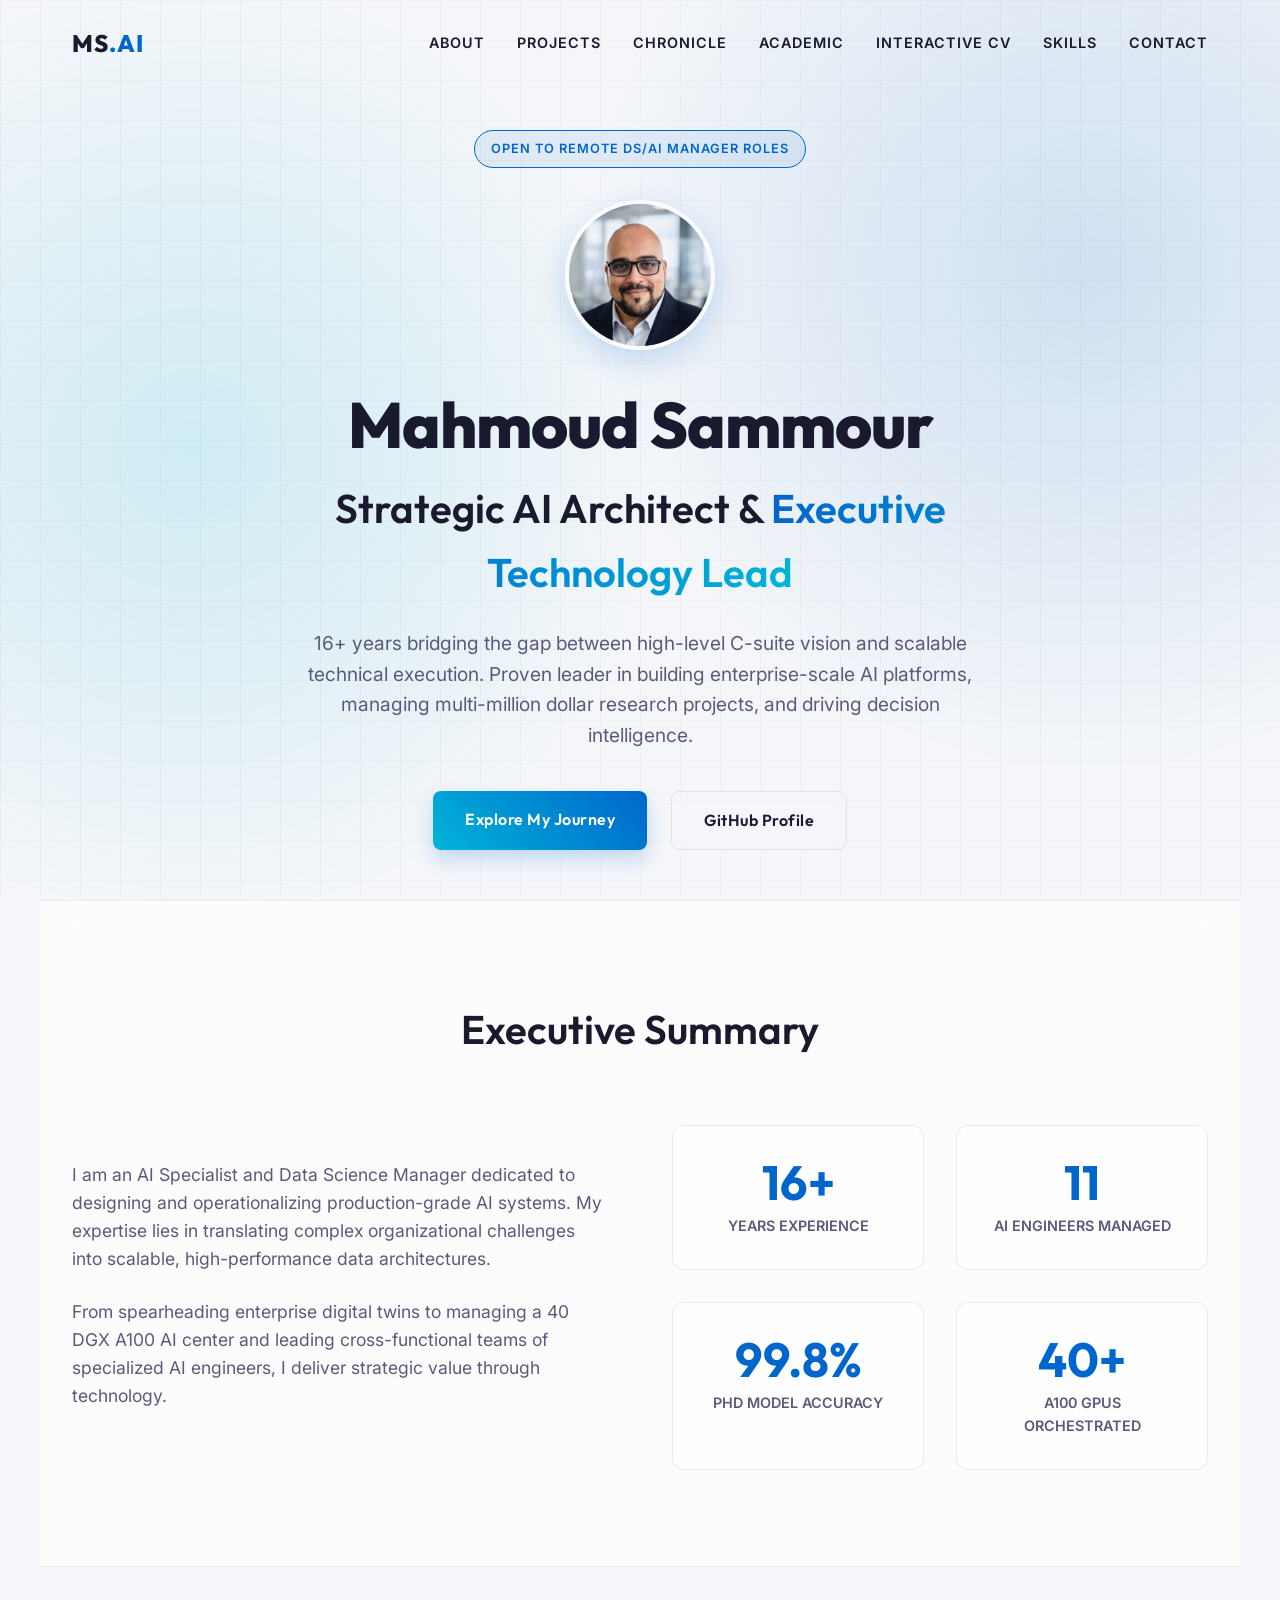
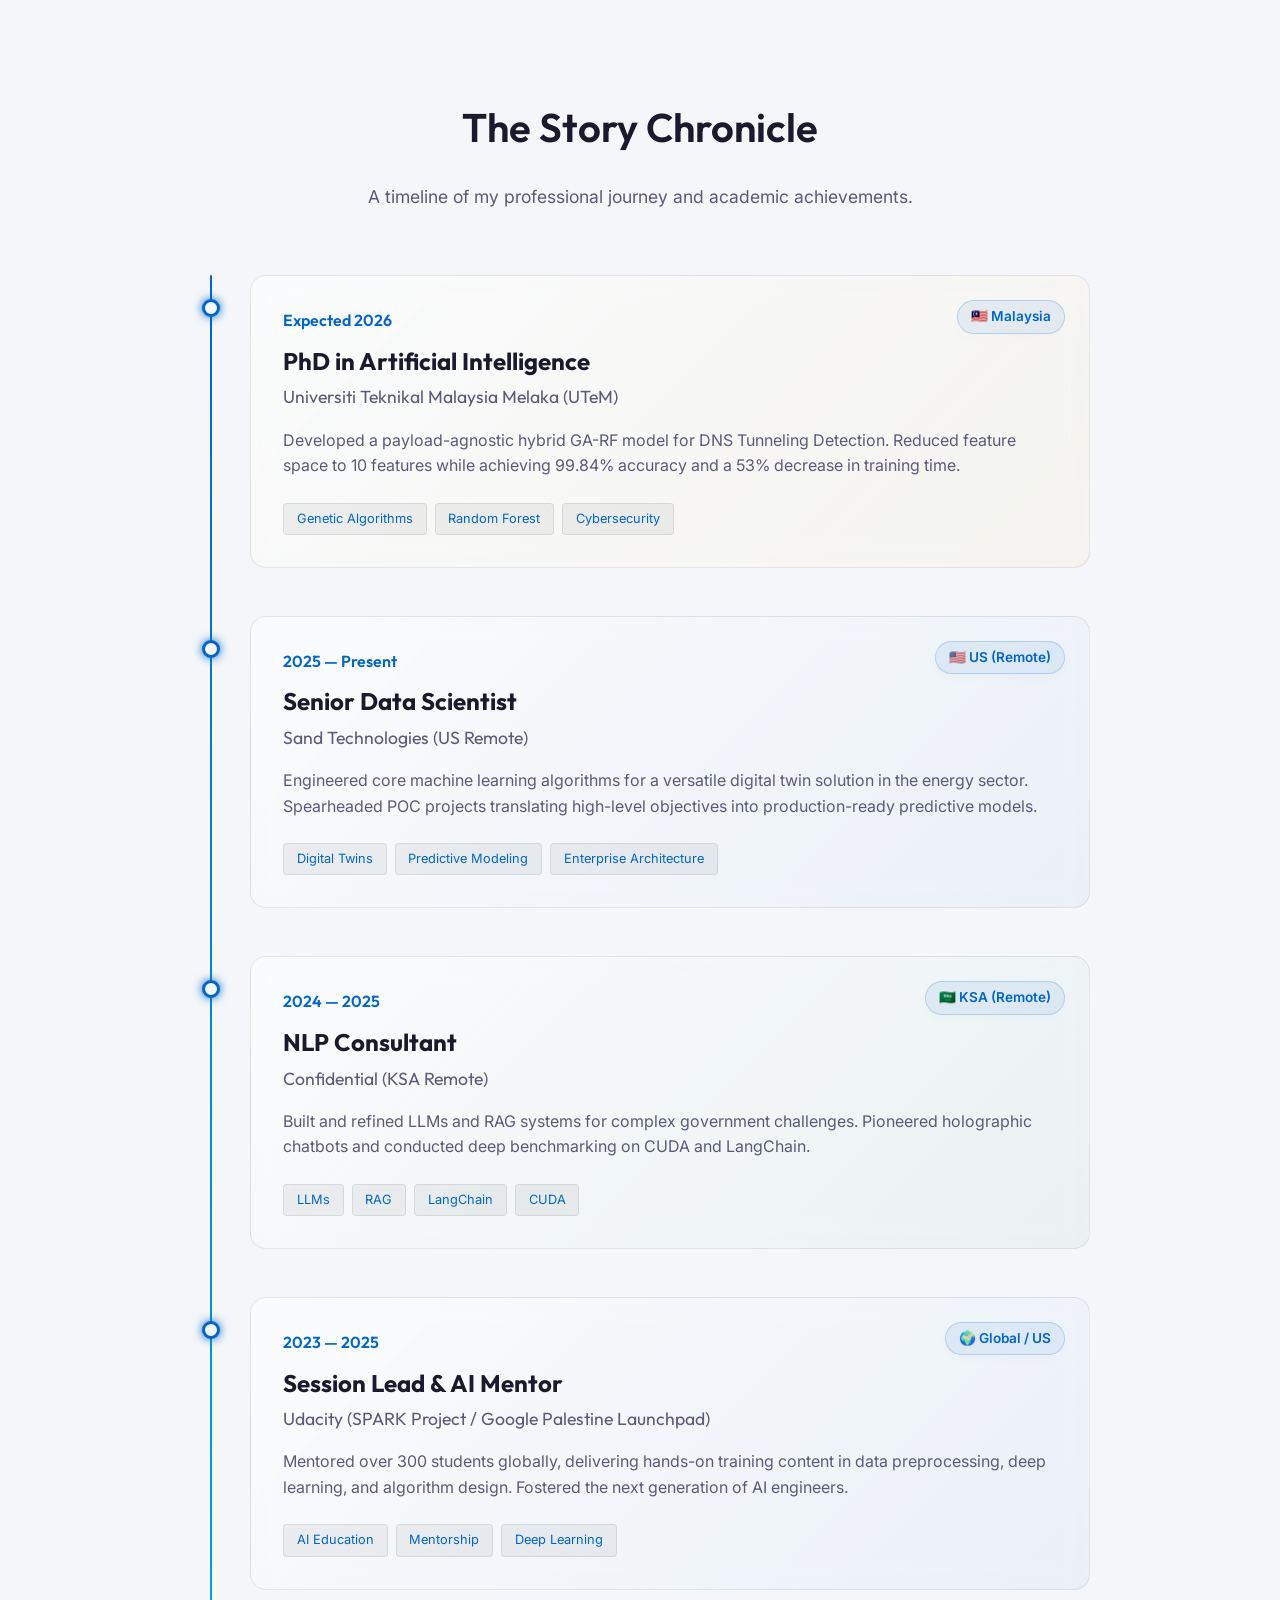
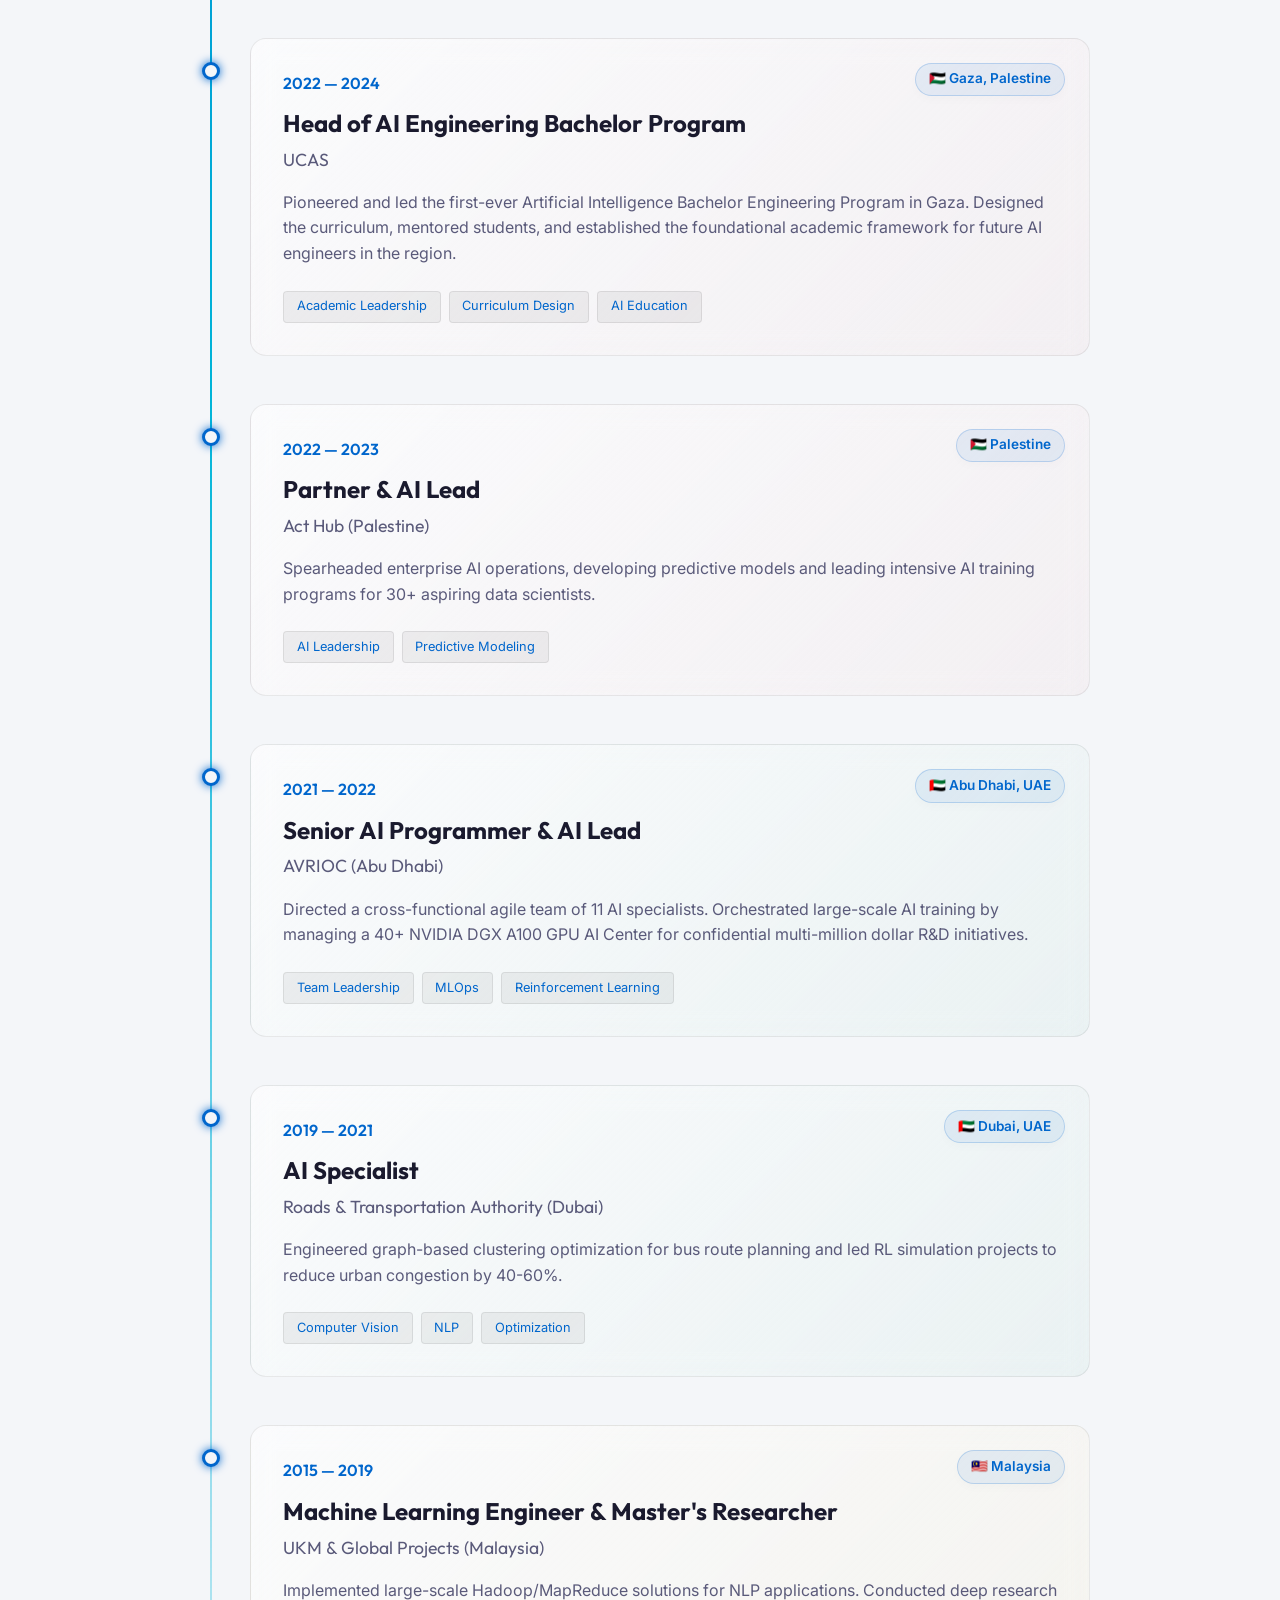
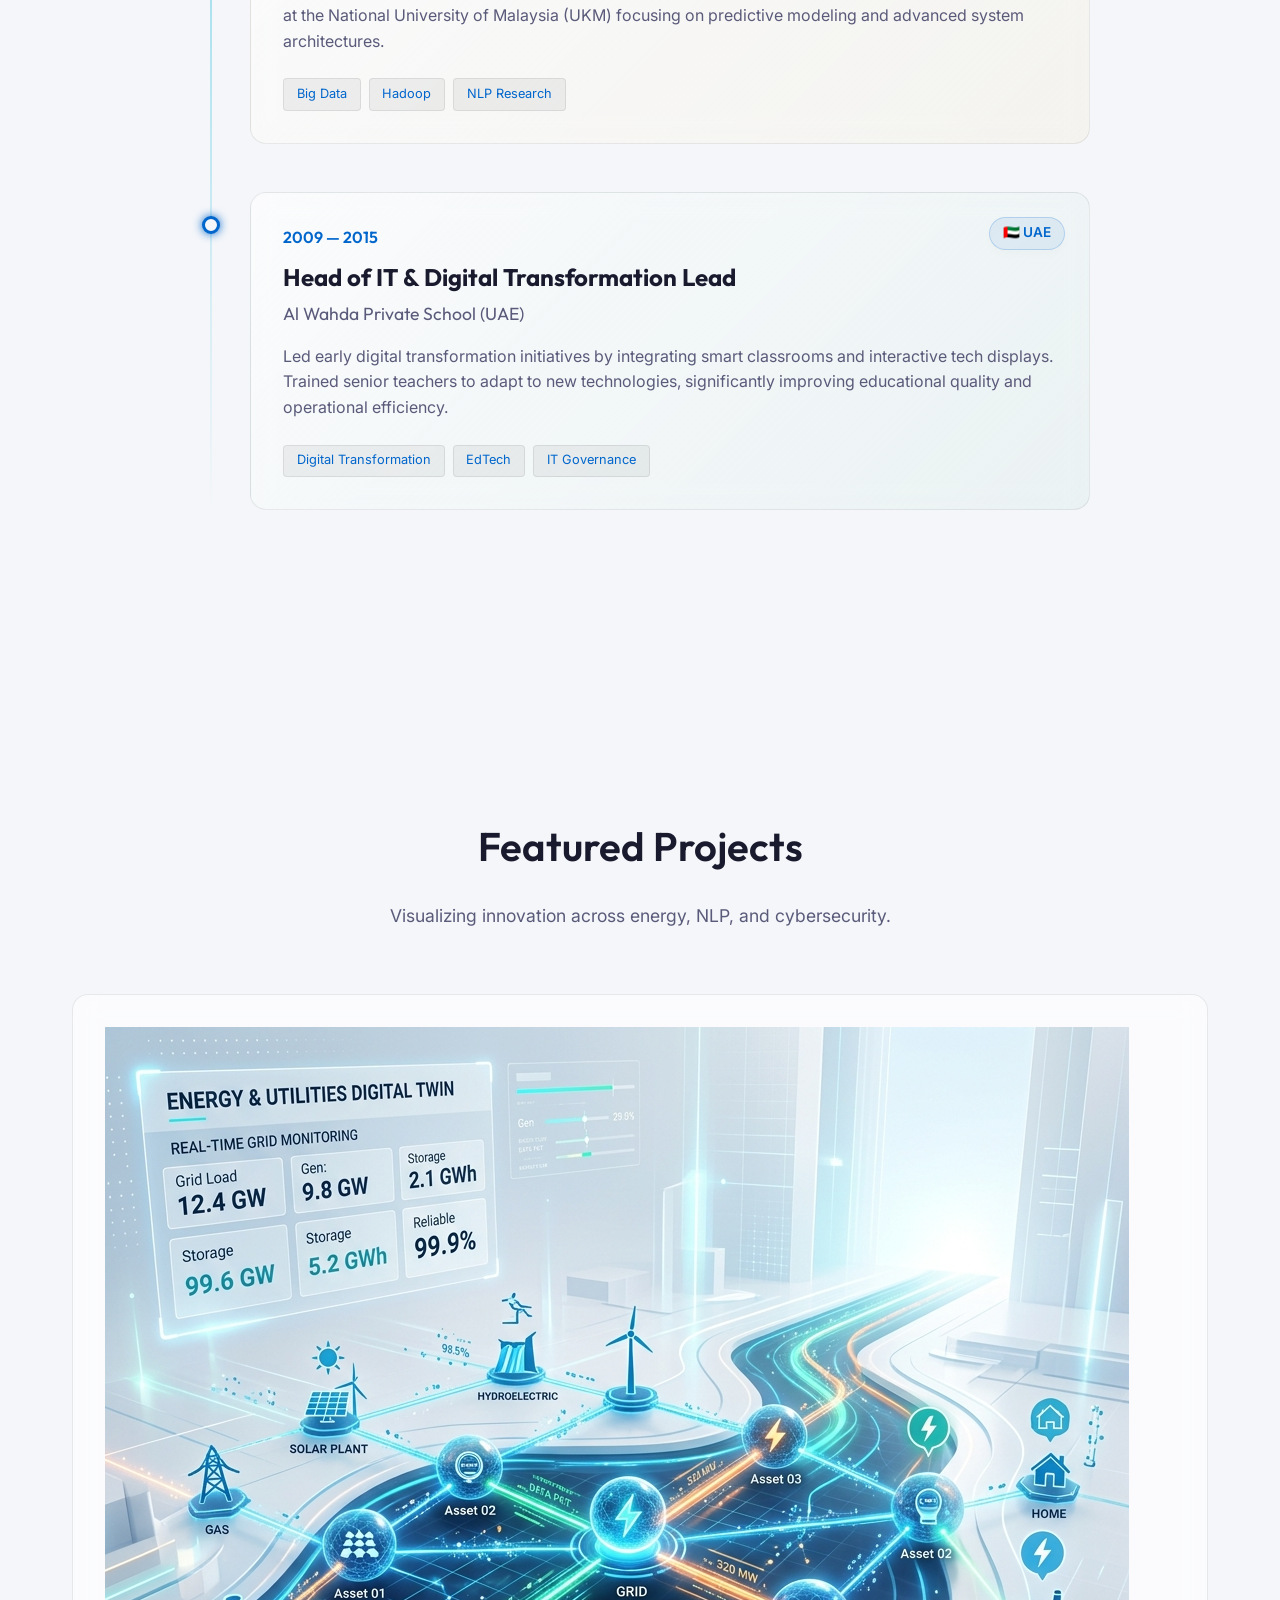
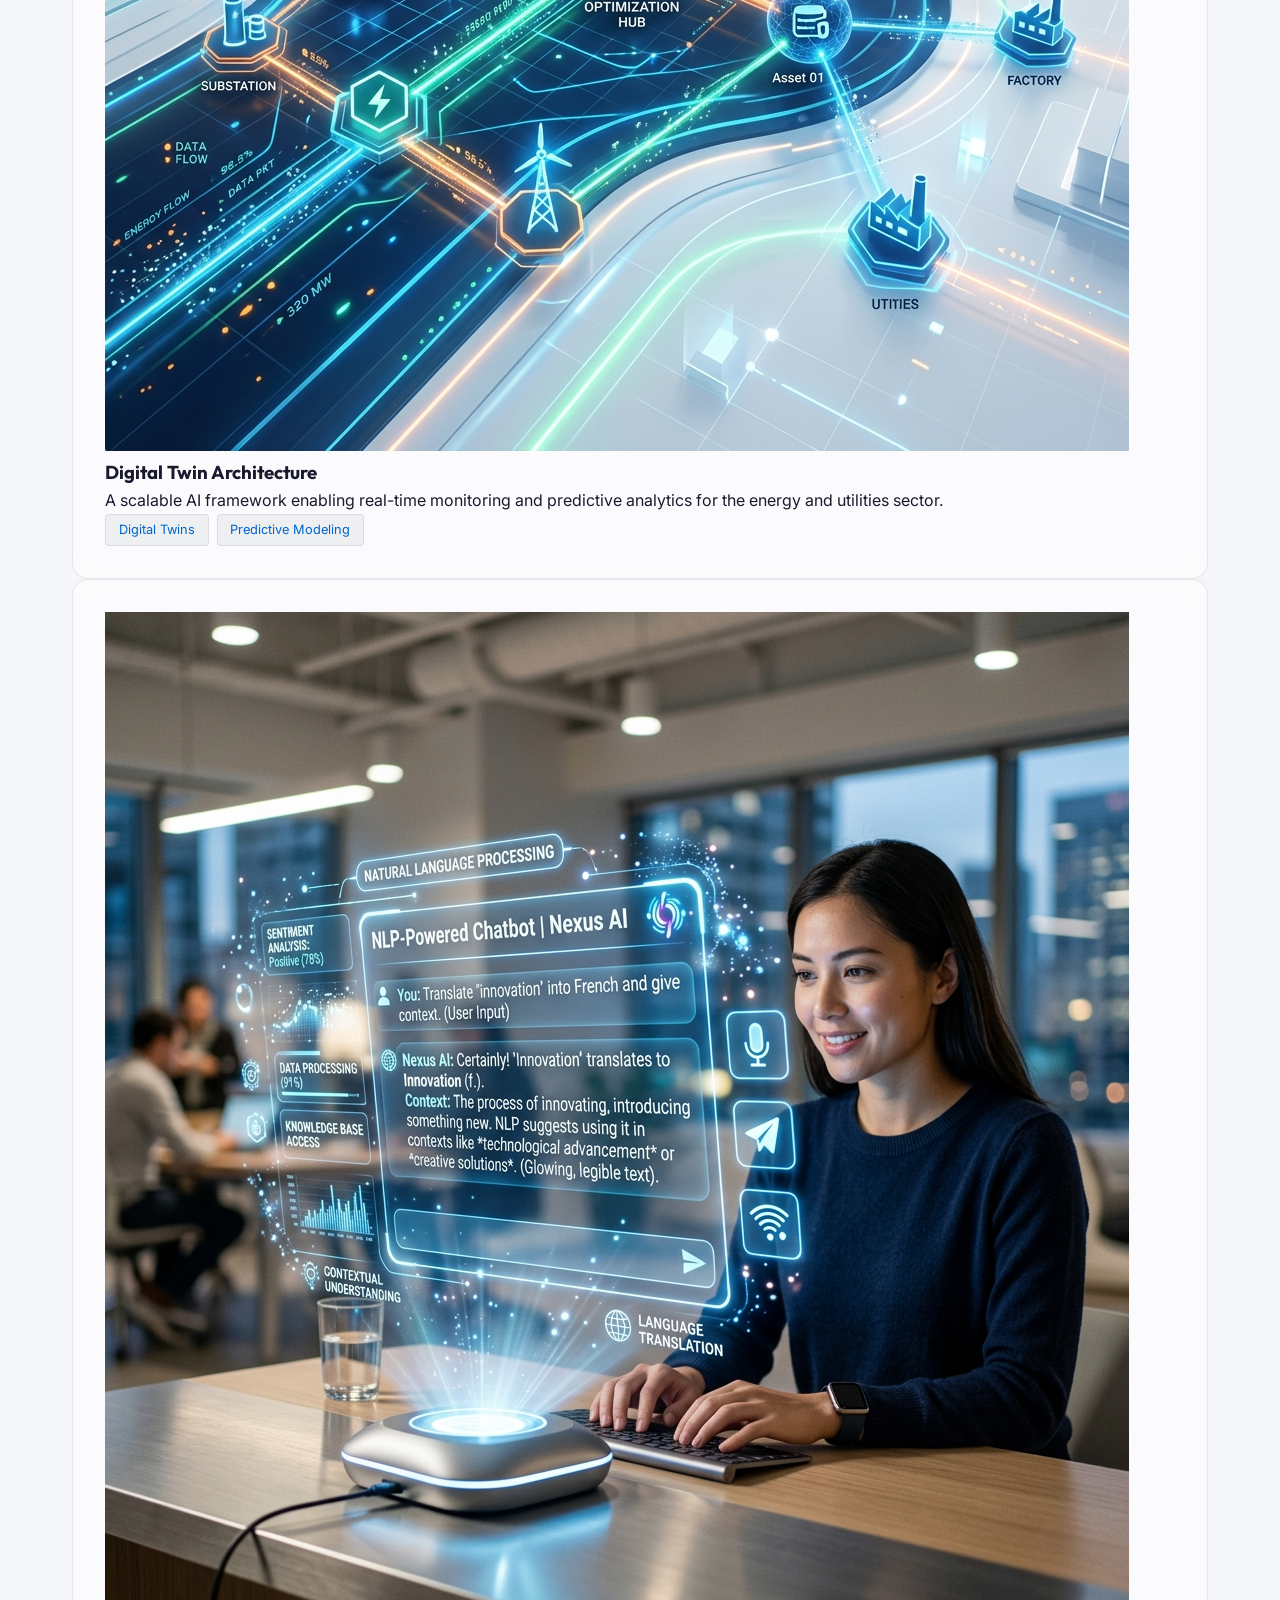
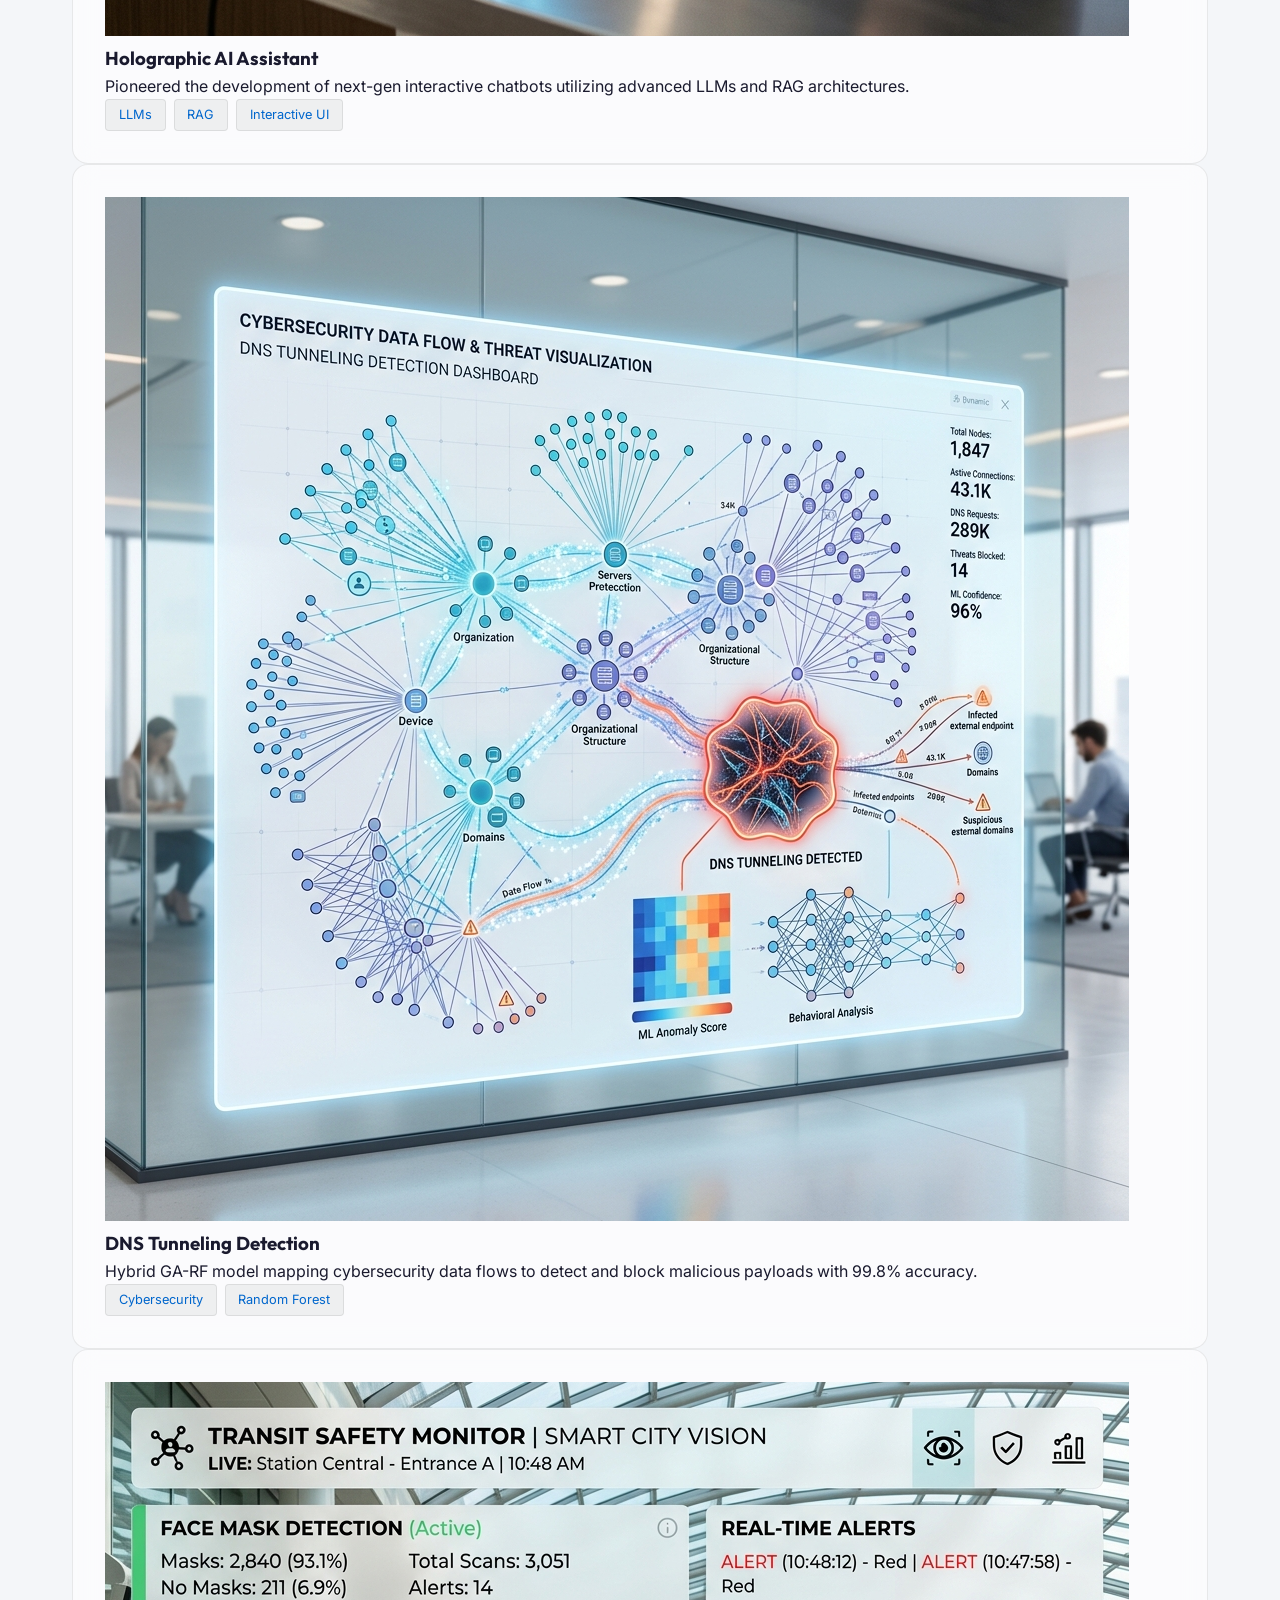
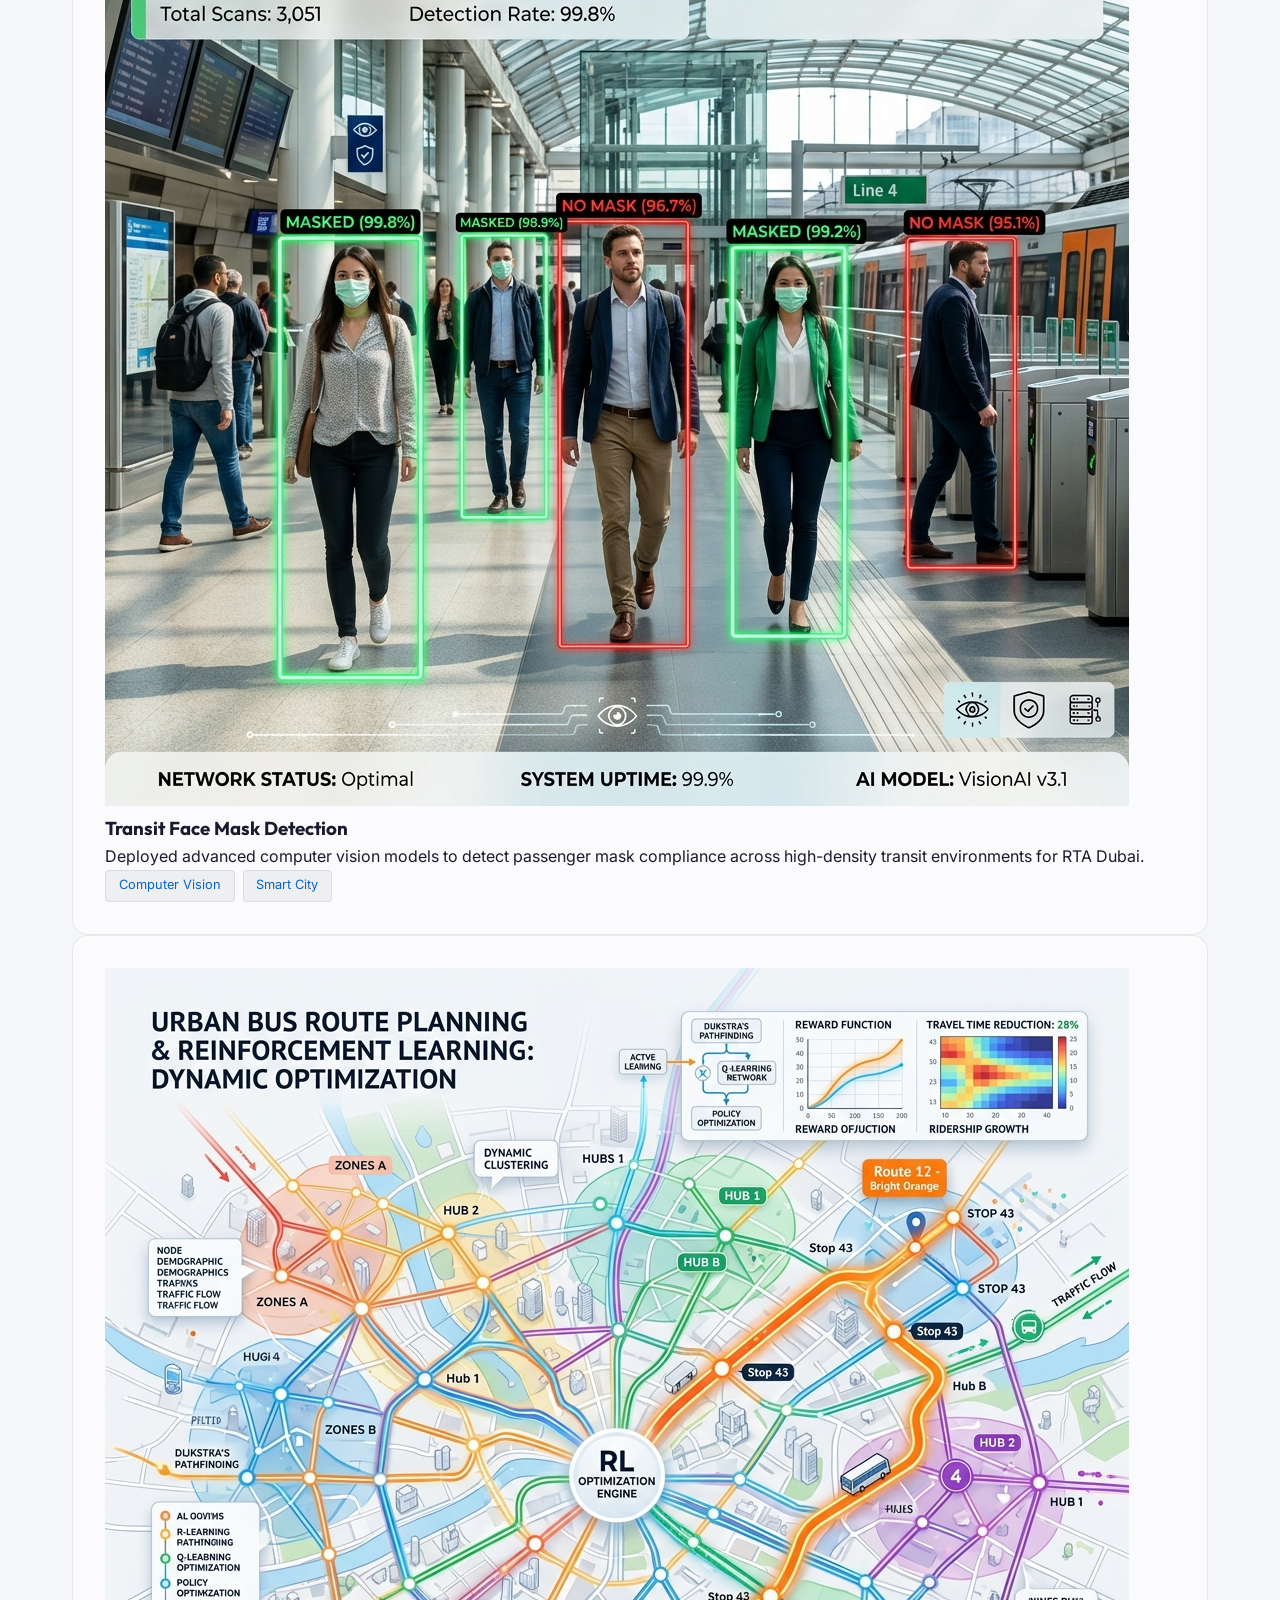
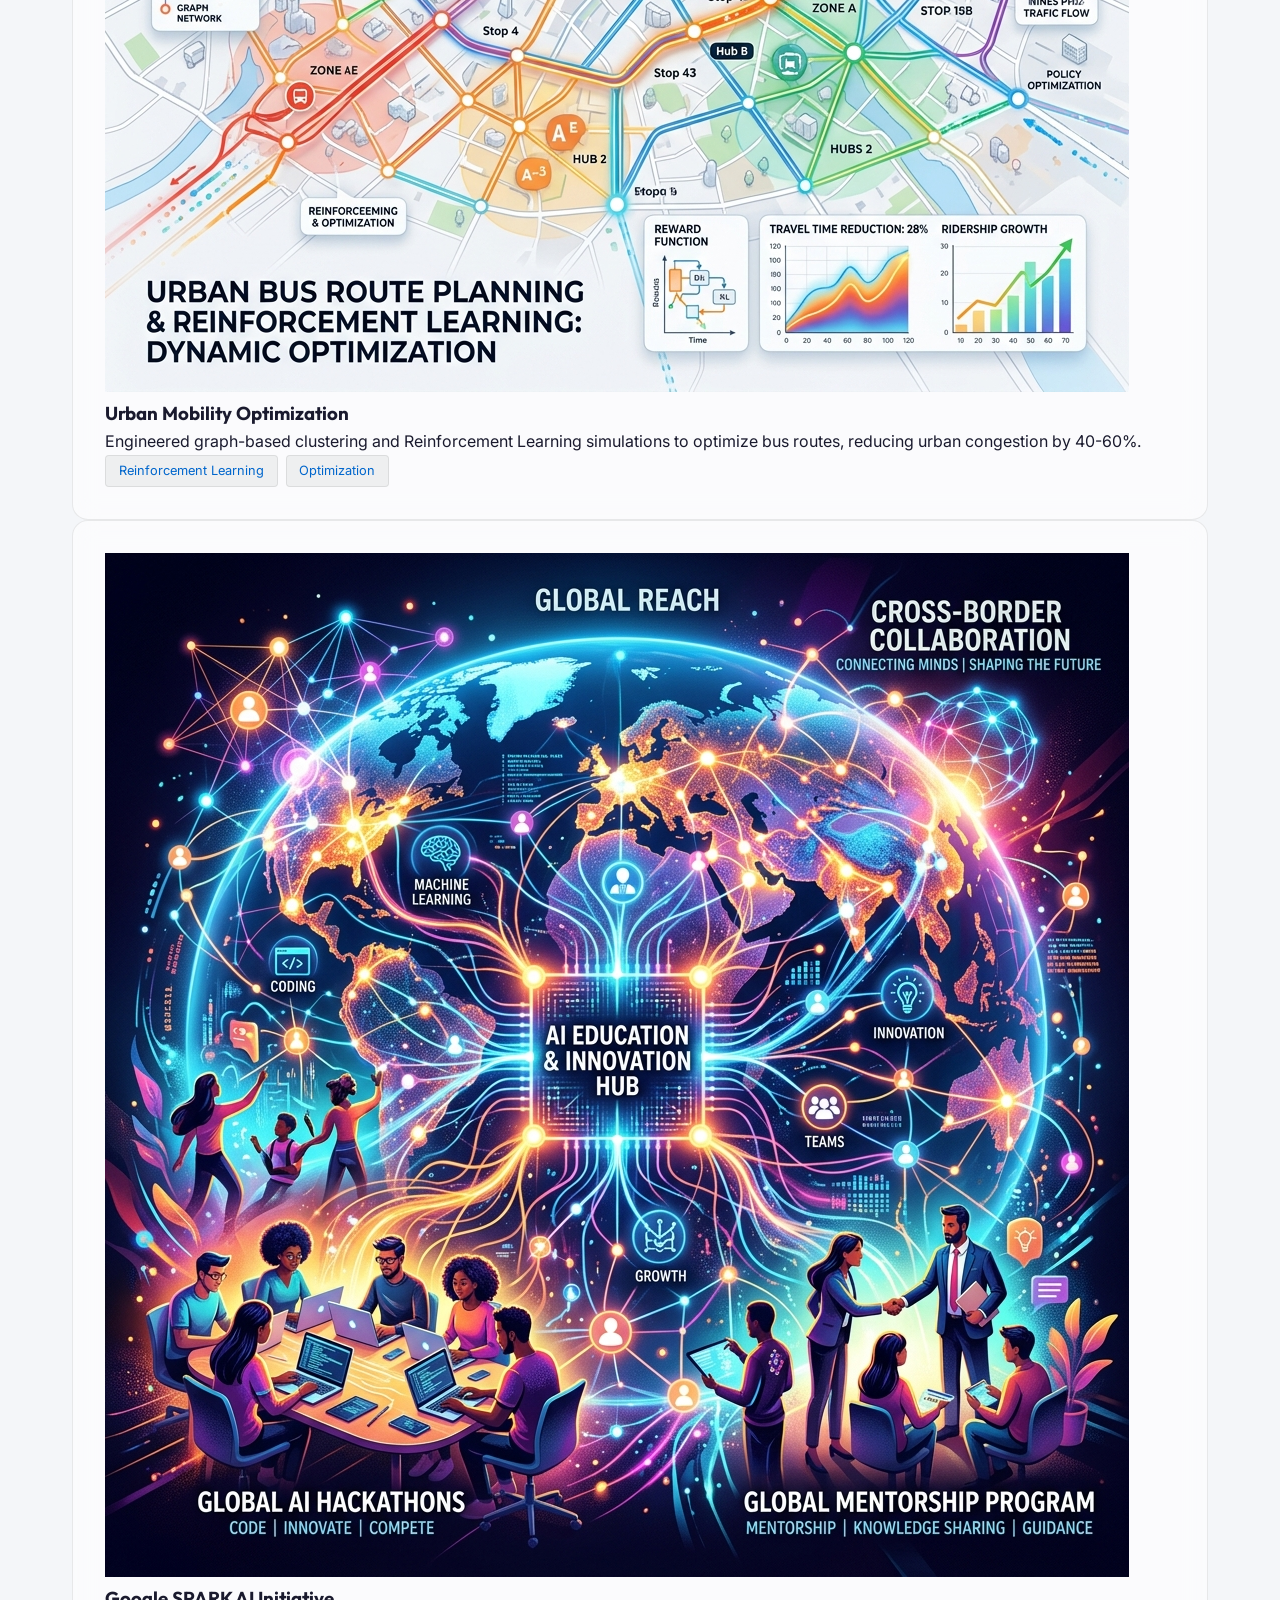
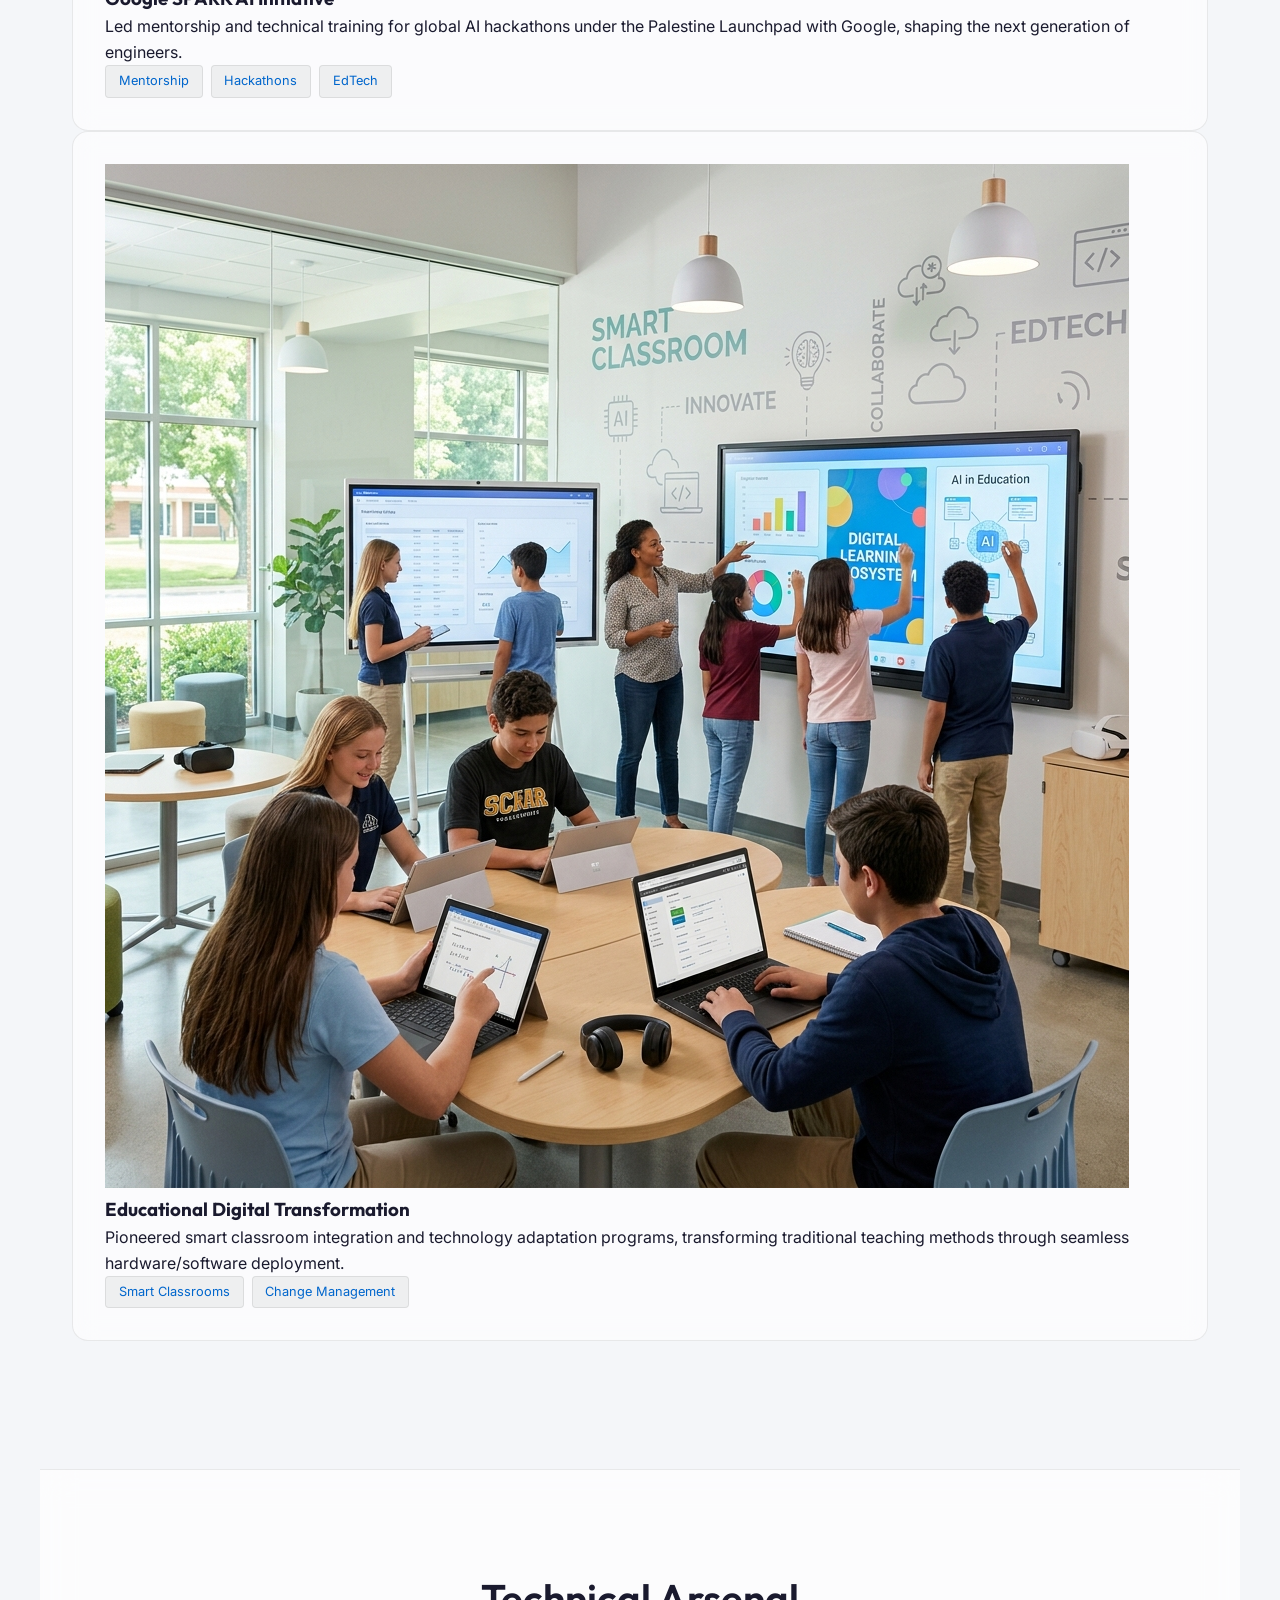
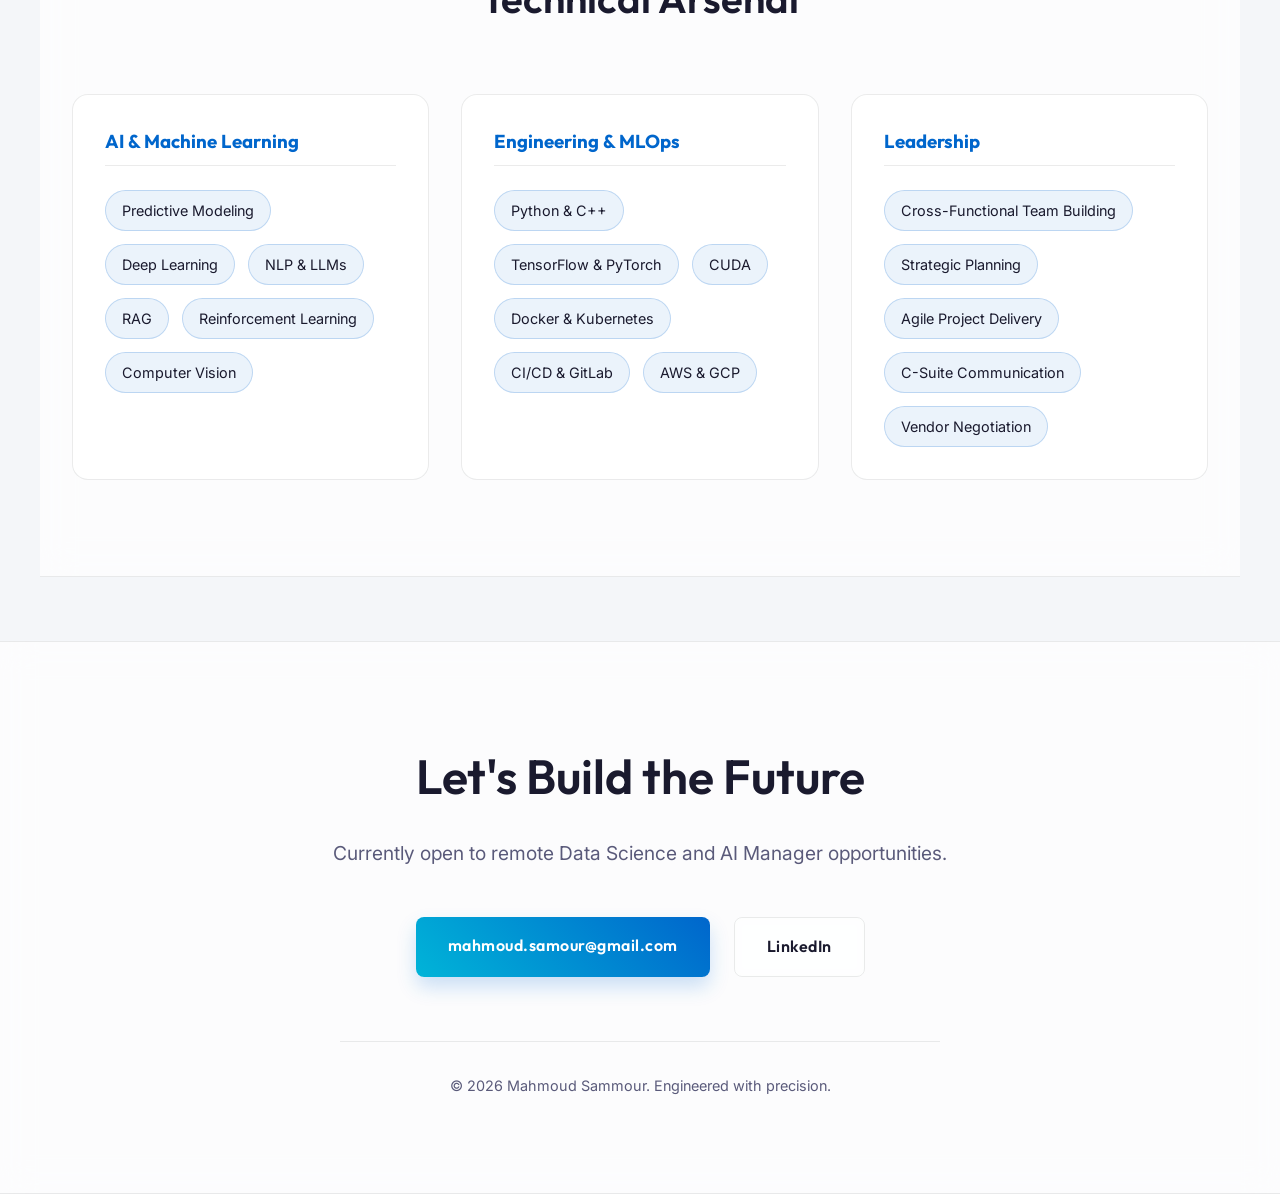
==== commit 85308a27: "feat: add Academic & Publications section and UCAS Gaza timeline entry" ====
--- a/index.html
+++ b/index.html
@@ -25,6 +25,7 @@
                 <li><a href="#about">About</a></li>
                 <li><a href="#projects">Projects</a></li>
                 <li><a href="#chronicle">Chronicle</a></li>
+                <li><a href="#academic">Academic</a></li>
                 <li><a href="cv.html">Interactive CV</a></li>
                 <li><a href="#skills">Skills</a></li>
                 <li><a href="#contact">Contact</a></li>
@@ -151,6 +152,23 @@
                             <span>AI Education</span>
                             <span>Mentorship</span>
                             <span>Deep Learning</span>
+                        </div>
+                    </div>
+                </div>
+
+                <!-- 2022 UCAS Gaza -->
+                <div class="timeline-item">
+                    <div class="timeline-dot"></div>
+                    <div class="timeline-content glass-card region-ps">
+                        <span class="location-badge">🇵🇸 Gaza, Palestine</span>
+                        <span class="timeline-date">2022 — 2024</span>
+                        <h3>Head of AI Engineering Bachelor Program</h3>
+                        <h4>UCAS</h4>
+                        <p>Pioneered and led the first-ever Artificial Intelligence Bachelor Engineering Program in Gaza. Designed the curriculum, mentored students, and established the foundational academic framework for future AI engineers in the region.</p>
+                        <div class="tags">
+                            <span>Academic Leadership</span>
+                            <span>Curriculum Design</span>
+                            <span>AI Education</span>
                         </div>
                     </div>
                 </div>
--- a/styles.css
+++ b/styles.css
@@ -446,7 +446,64 @@
     padding: 0.3rem 0.8rem;
     border-radius: 4px;
     font-size: 0.8rem;
-    color: var(--text-muted);
+    color: var(--accent-primary);
+}
+
+/* Academic Section */
+.academic-grid {
+    display: grid;
+    grid-template-columns: repeat(auto-fit, minmax(350px, 1fr));
+    gap: 2rem;
+    margin-top: 2rem;
+}
+
+.academic-card {
+    padding: 2rem;
+}
+
+.academic-card h3 {
+    font-size: 1.5rem;
+    color: var(--accent-primary);
+    margin-bottom: 1.5rem;
+    border-bottom: 1px solid rgba(255, 255, 255, 0.1);
+    padding-bottom: 0.5rem;
+}
+
+.edu-item, .pub-item {
+    margin-bottom: 1.5rem;
+}
+
+.edu-item h4, .pub-item h4 {
+    font-size: 1.1rem;
+    color: var(--text-main);
+    margin-bottom: 0.3rem;
+}
+
+.edu-item span {
+    font-size: 0.85rem;
+    color: var(--accent-secondary);
+    display: block;
+    margin-bottom: 0.5rem;
+    font-weight: 600;
+}
+
+.edu-item p, .pub-item p {
+    font-size: 0.9rem;
+    color: var(--text-muted);
+}
+
+.pub-link {
+    display: inline-block;
+    margin-top: 0.5rem;
+    color: var(--accent-primary);
+    font-size: 0.9rem;
+    font-weight: 600;
+    text-decoration: none;
+    transition: opacity 0.3s;
+}
+
+.pub-link:hover {
+    opacity: 0.8;
 }
 
 /* Skills */
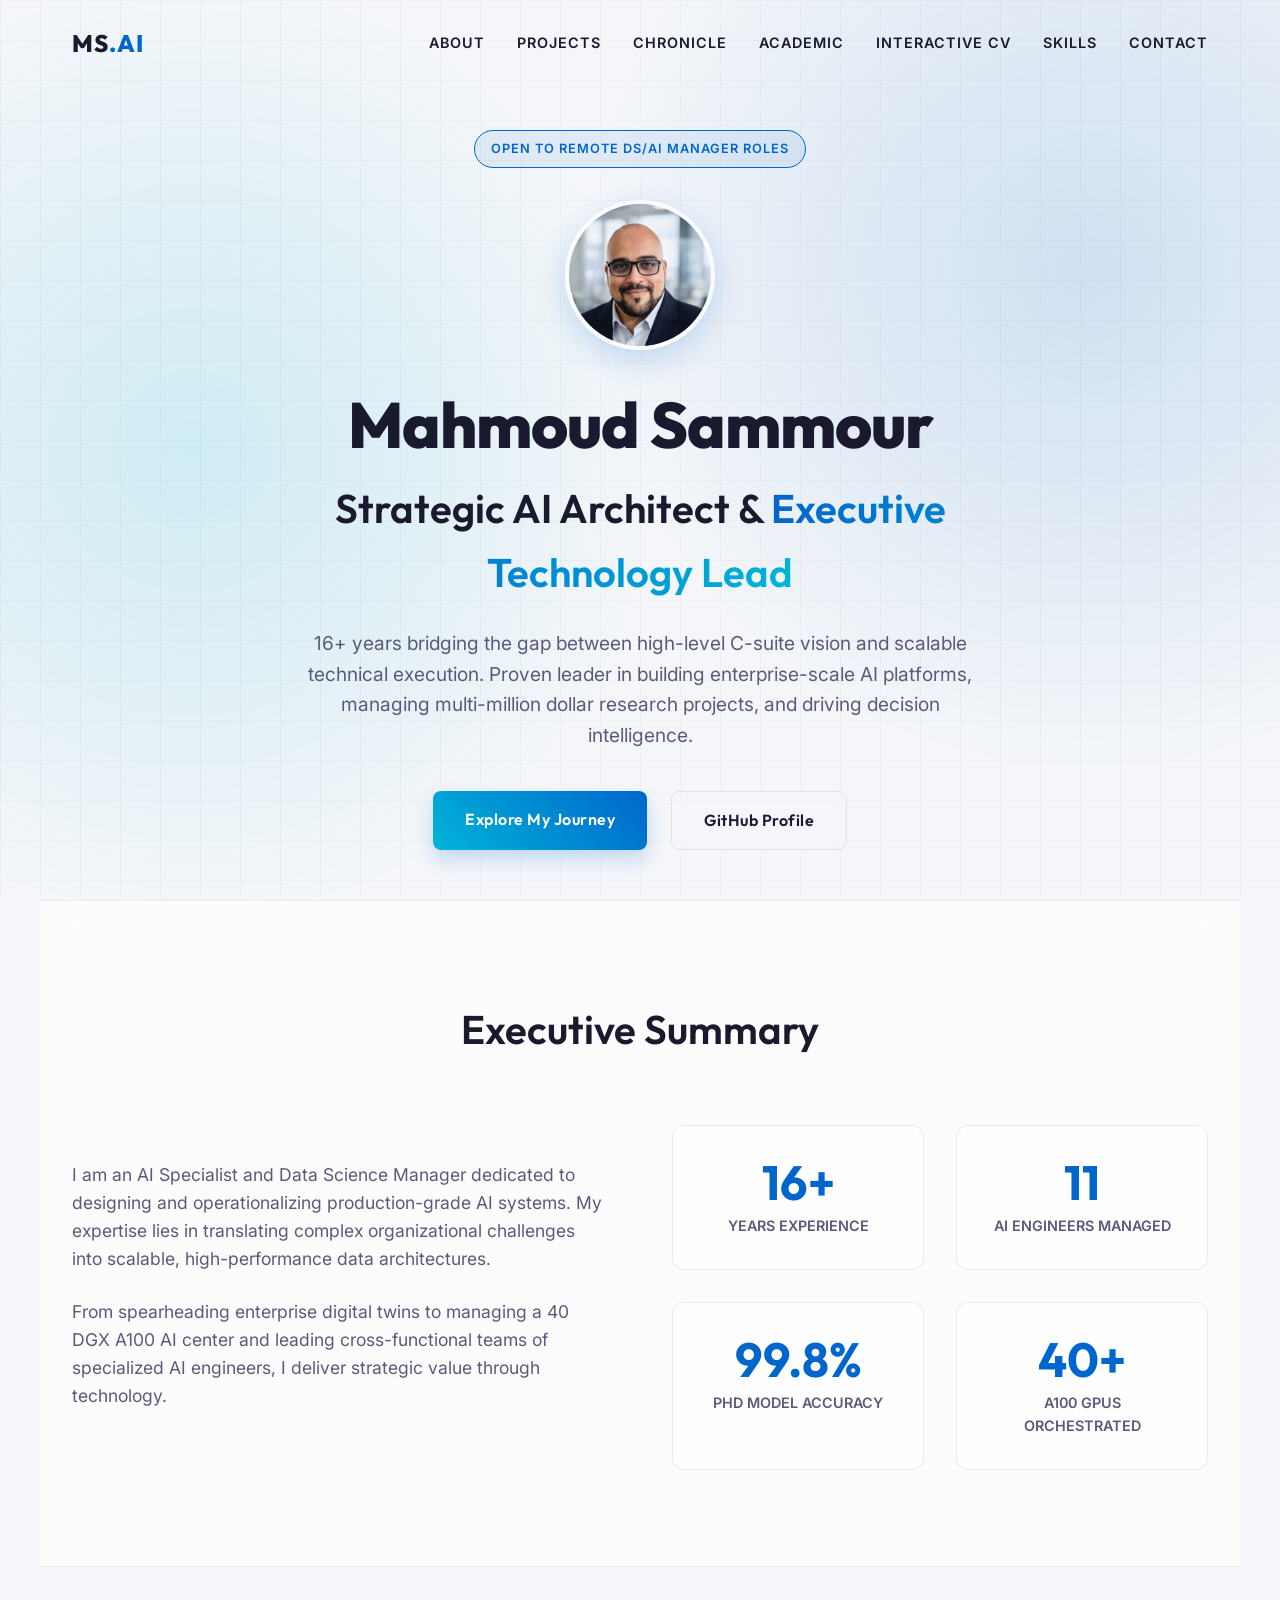
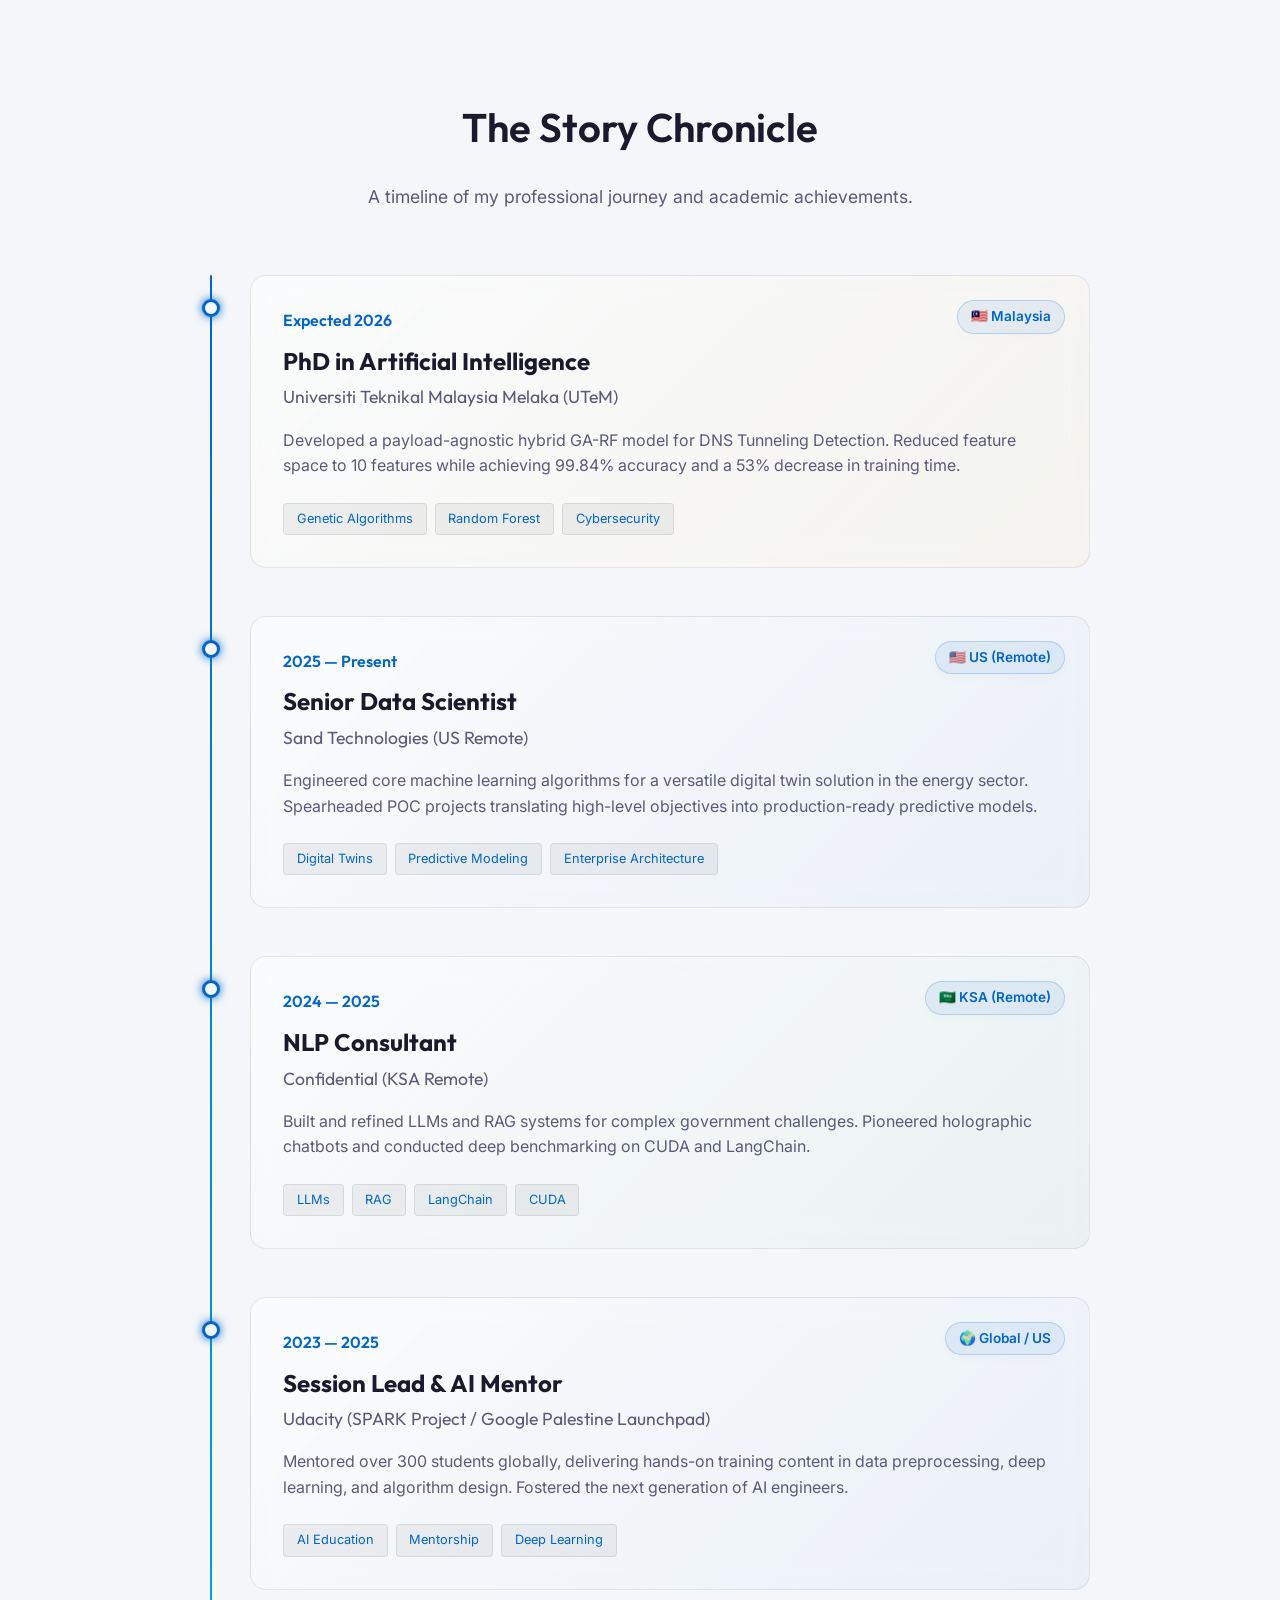
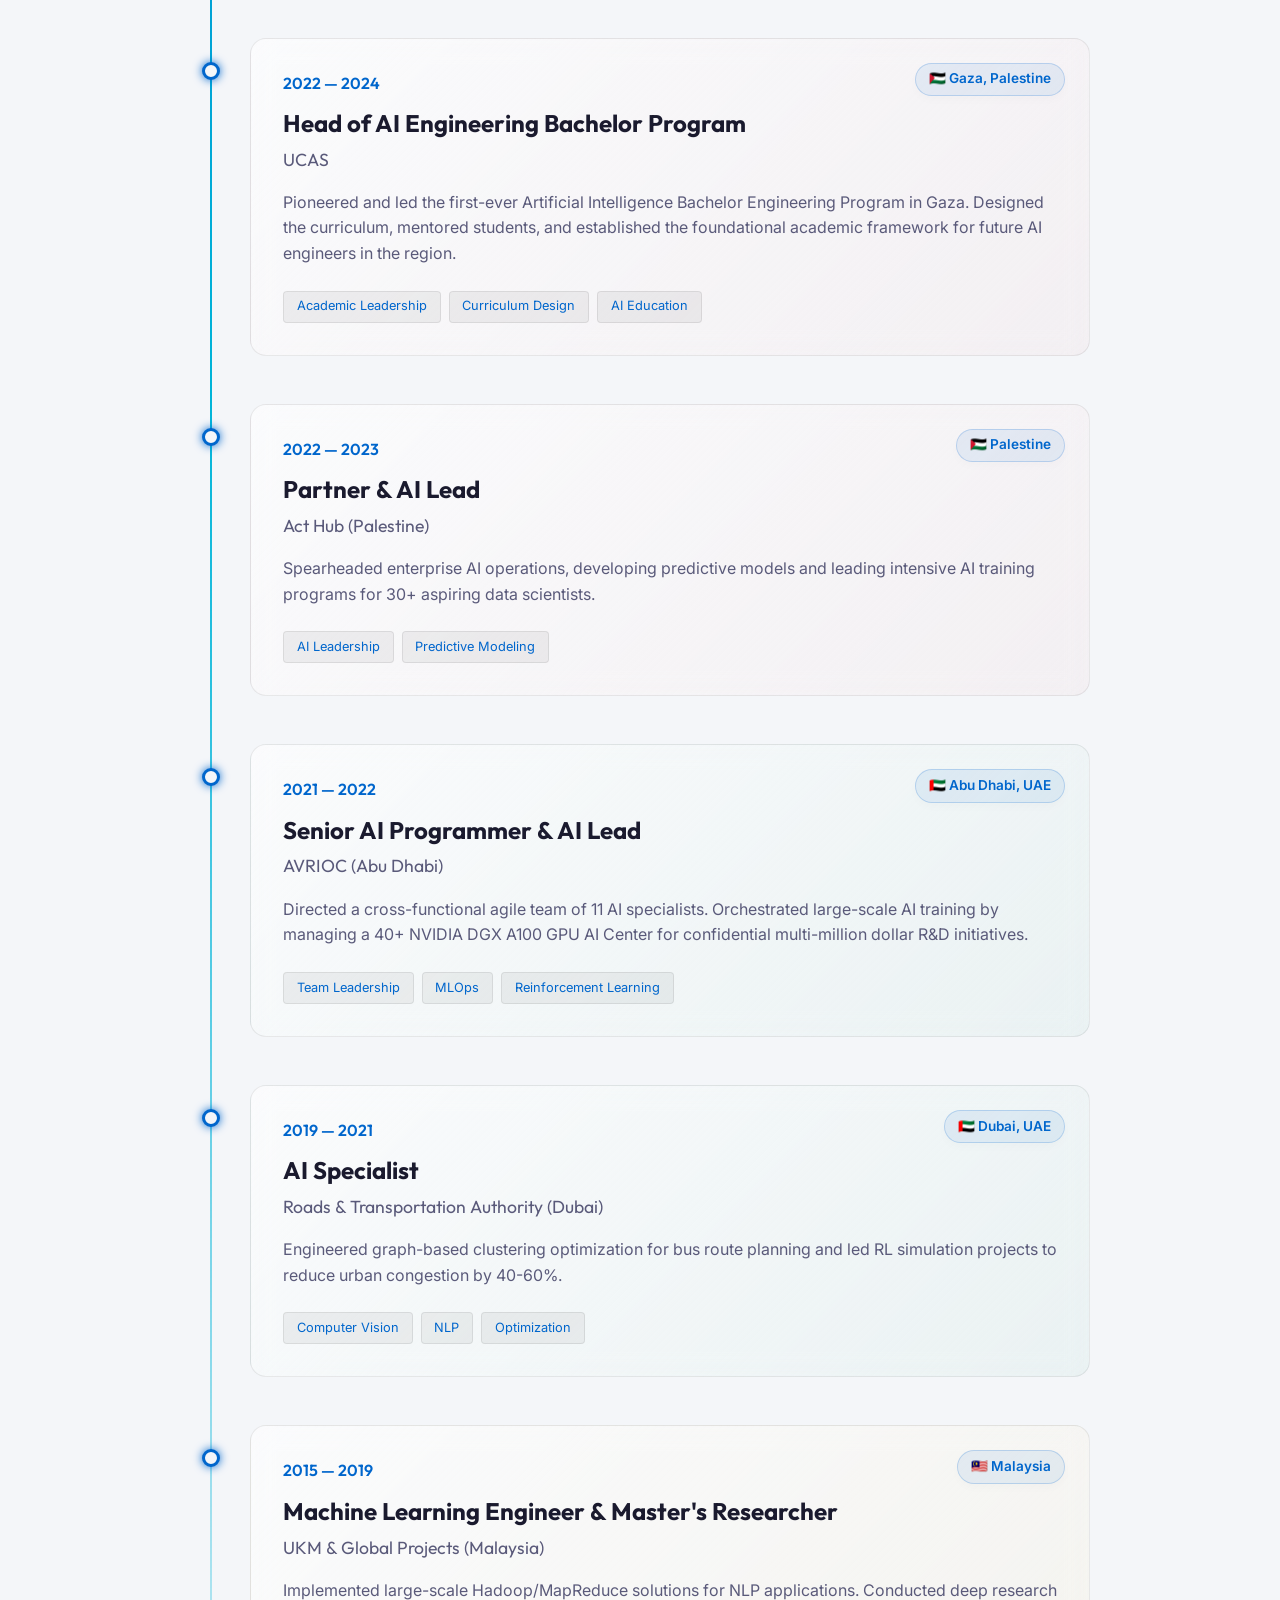
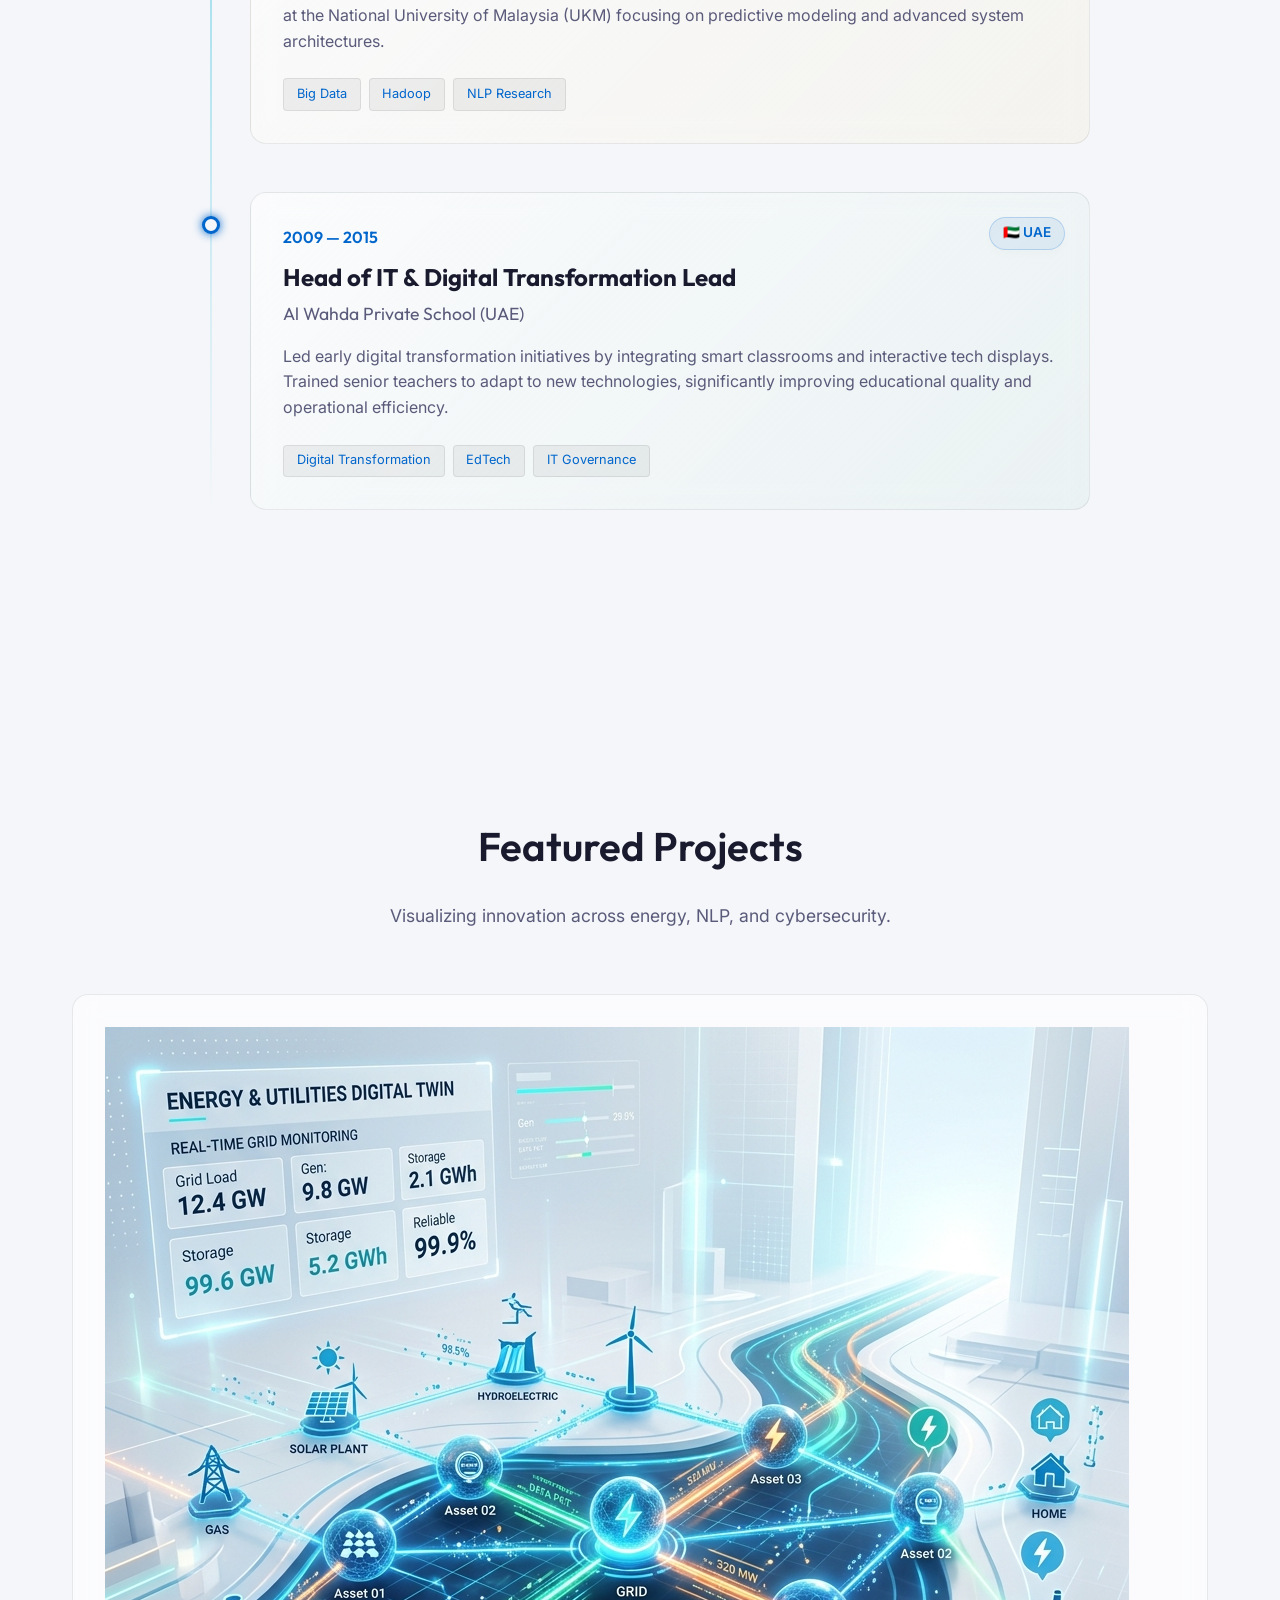
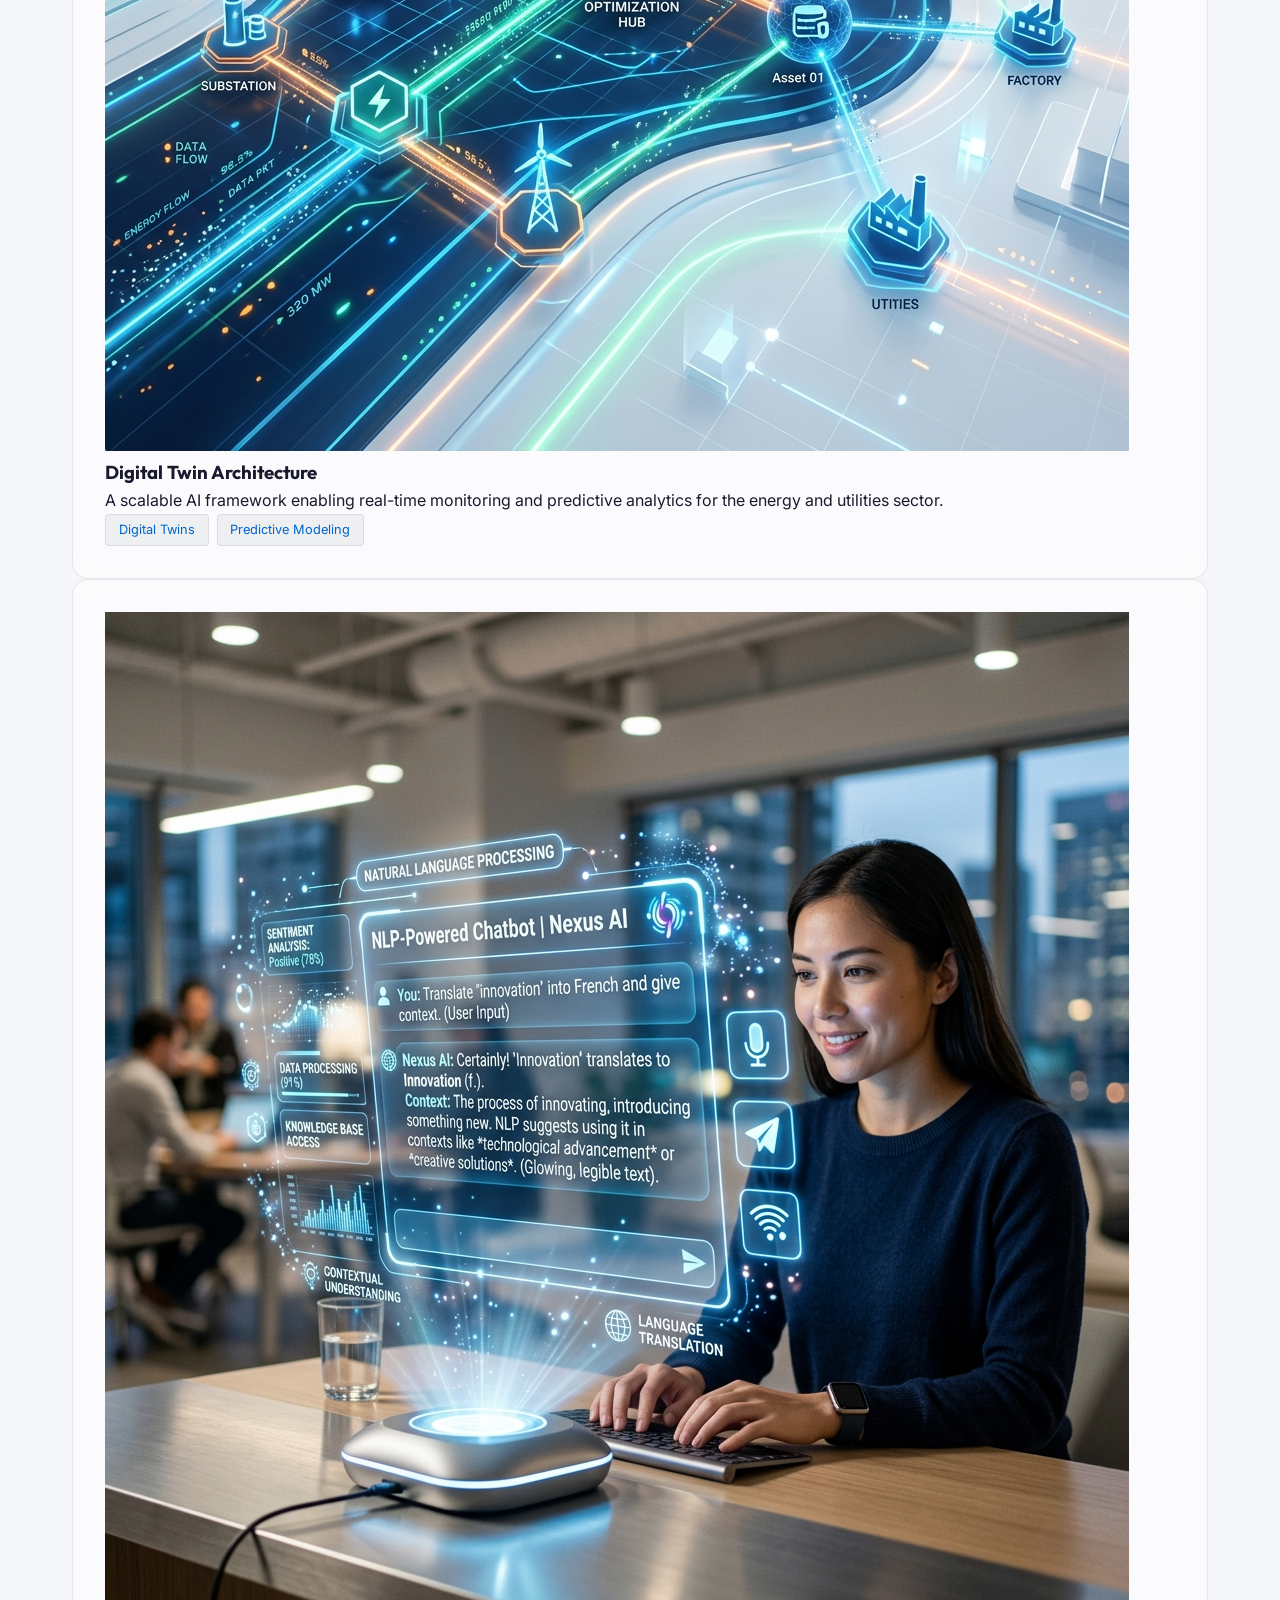
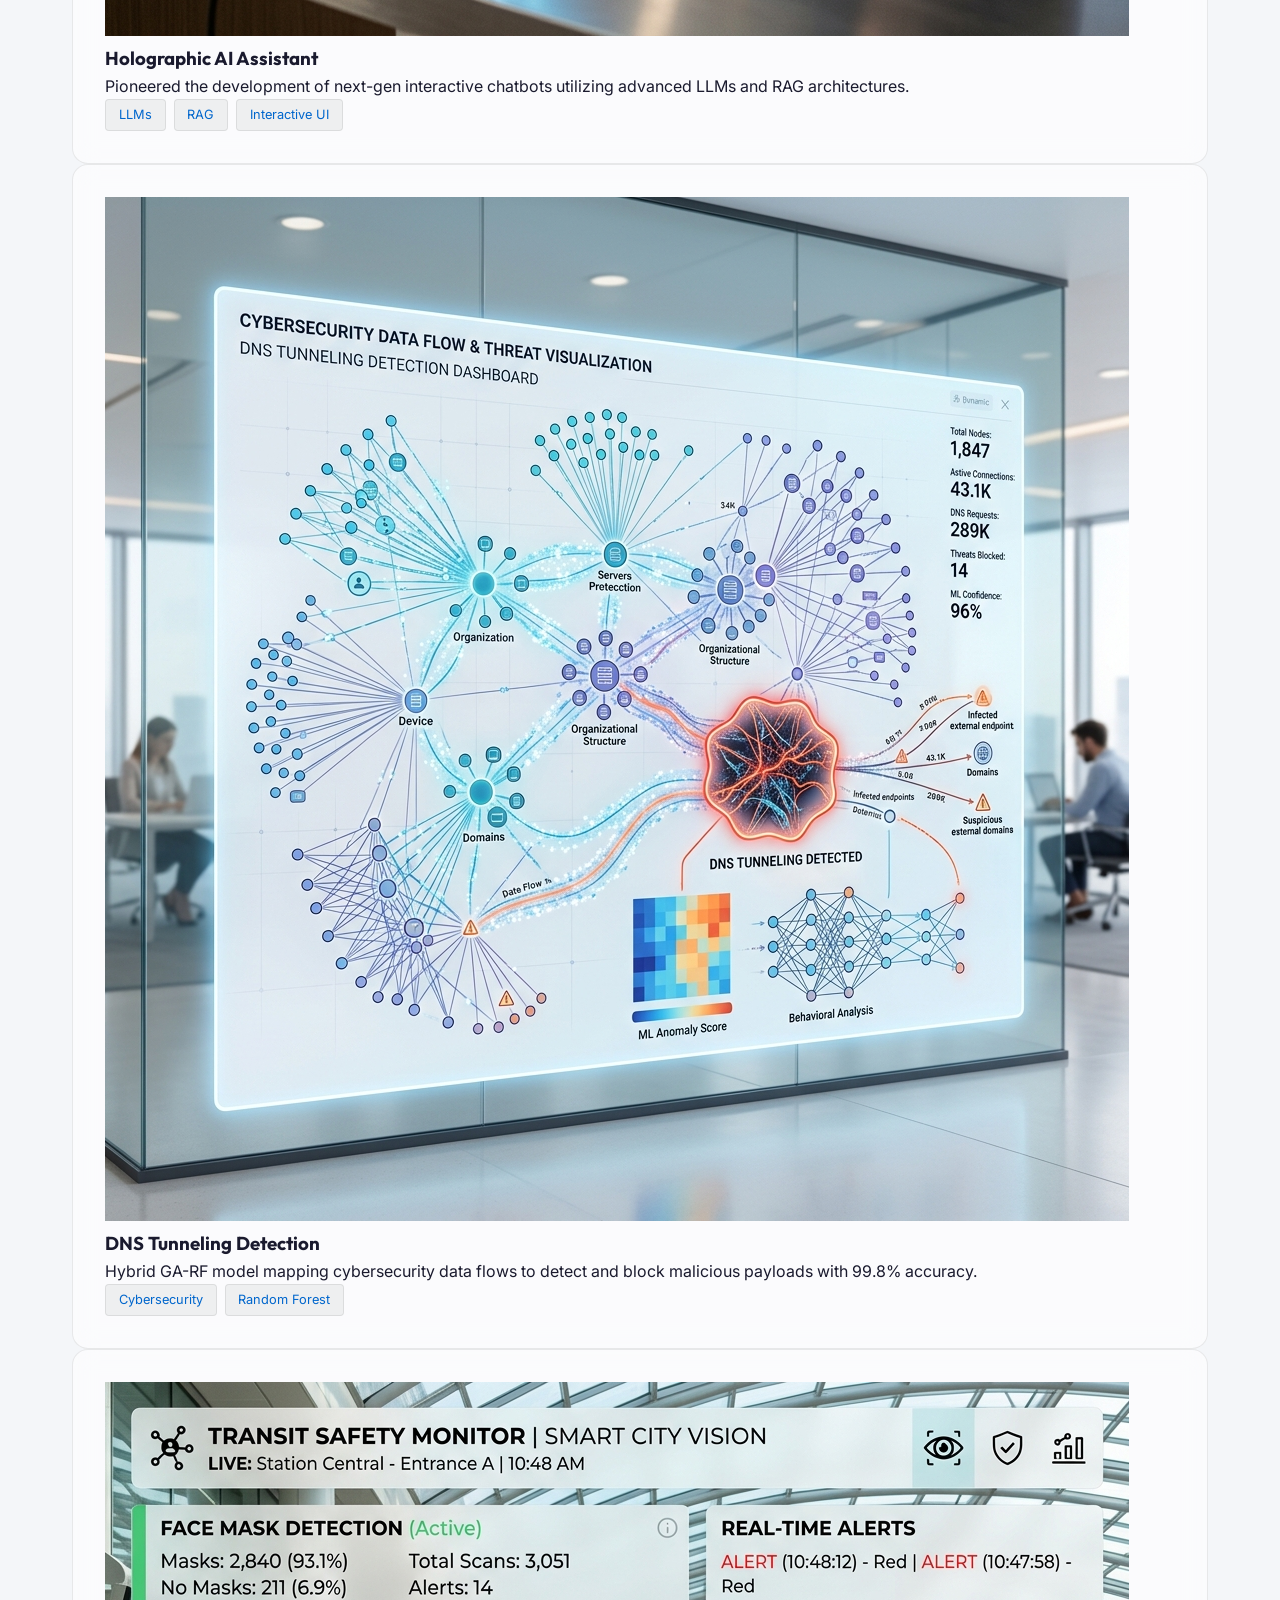
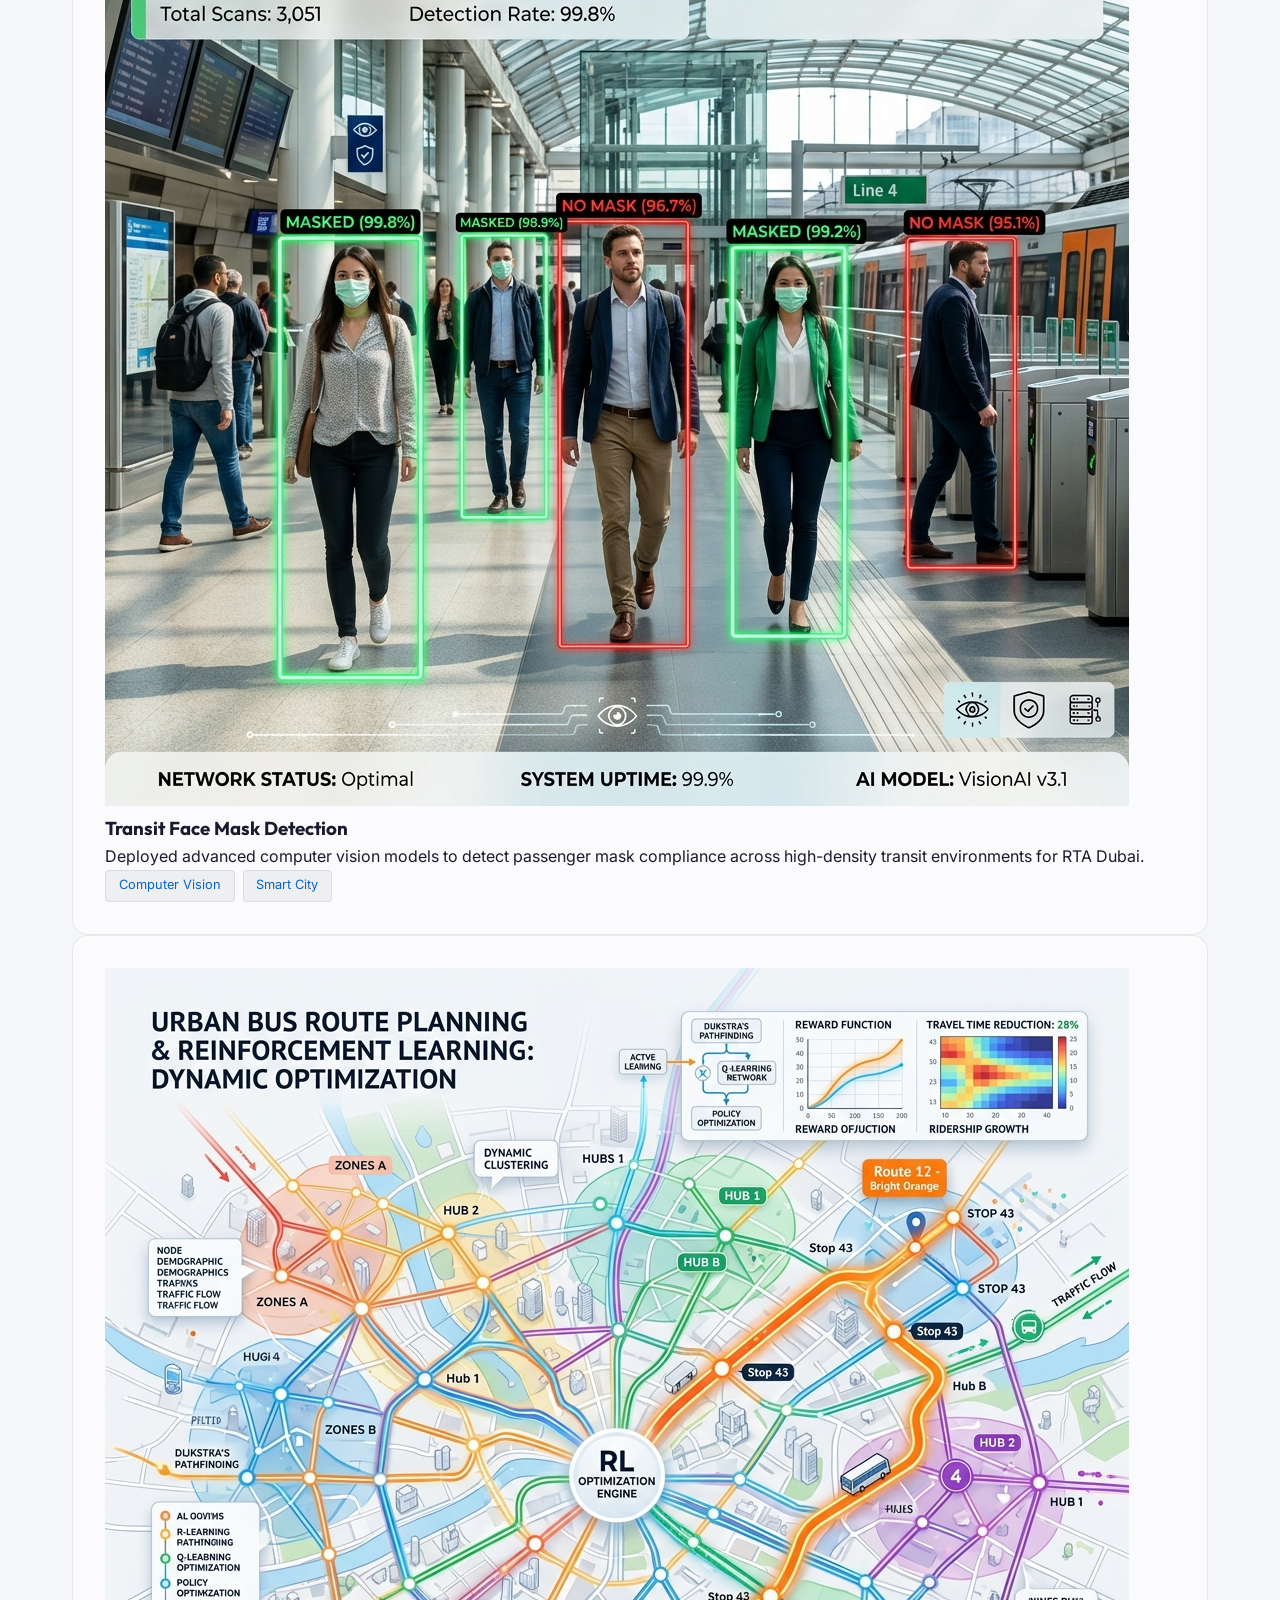
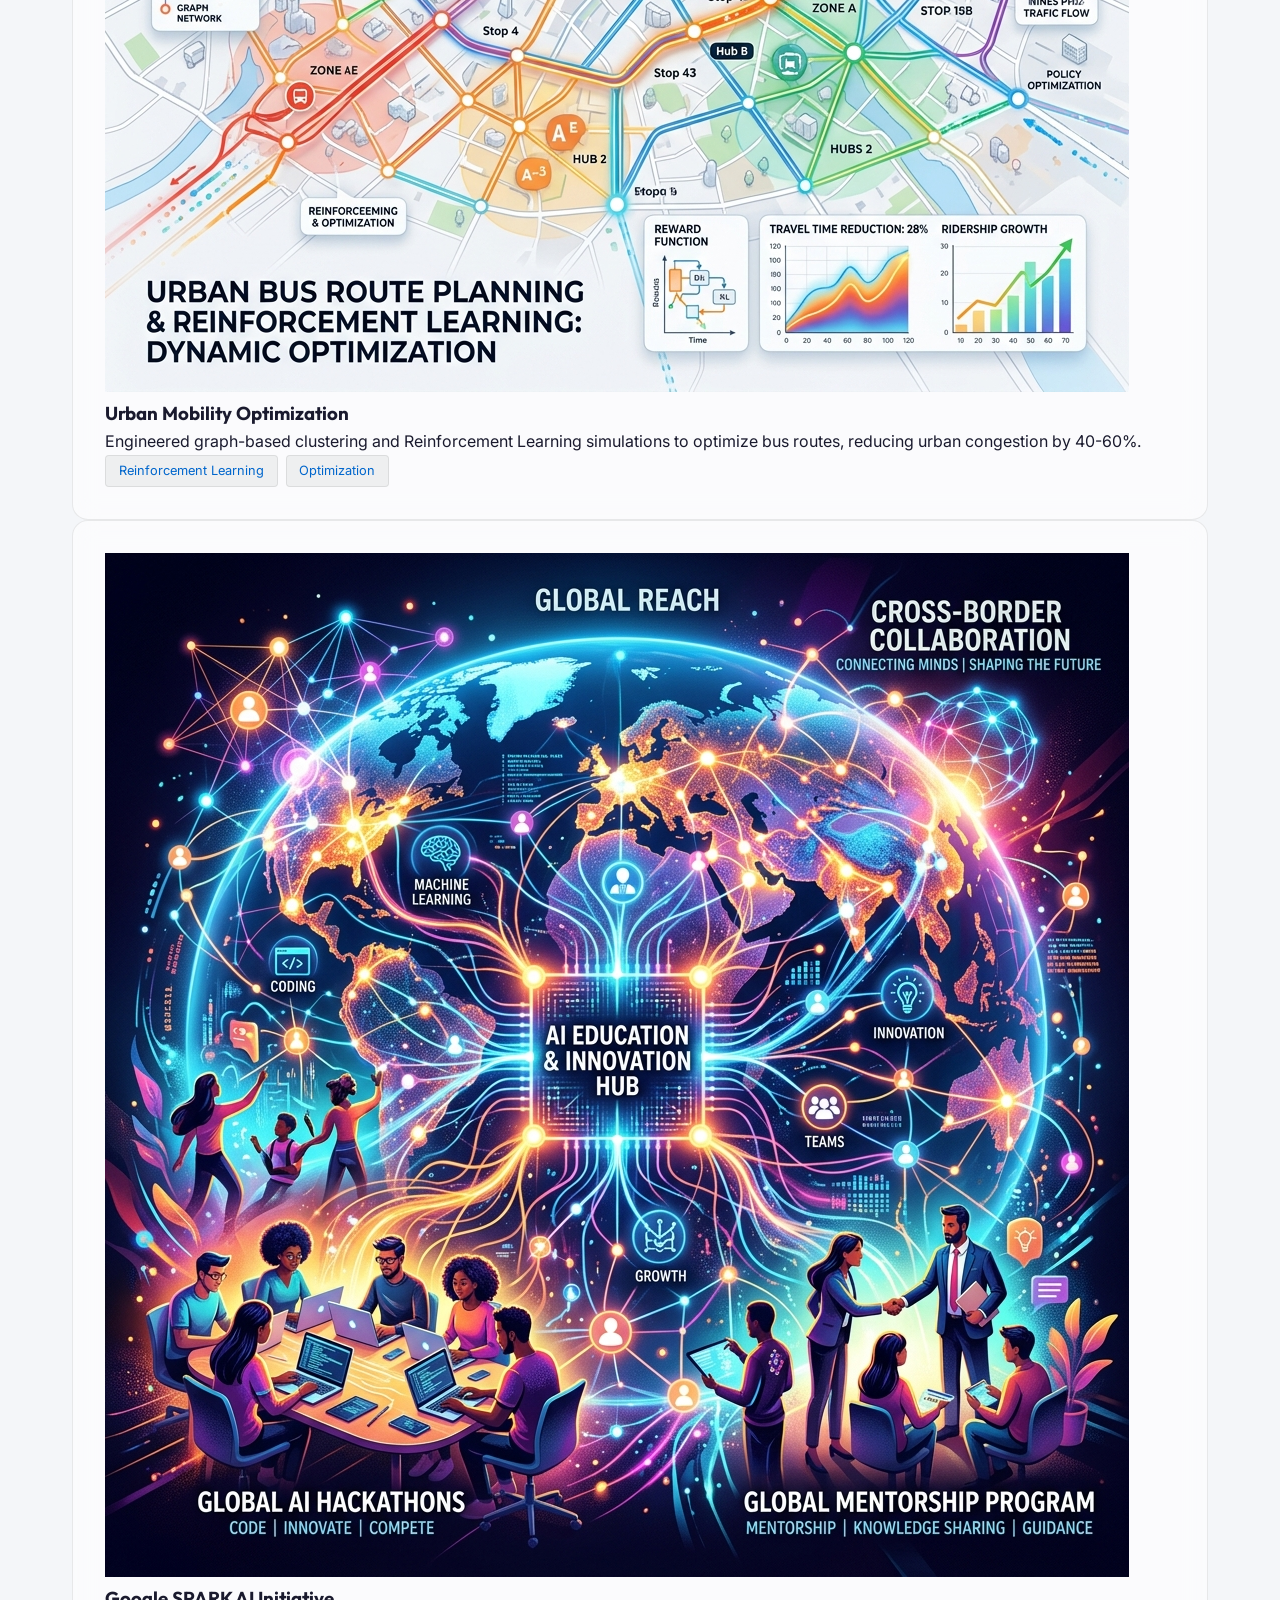
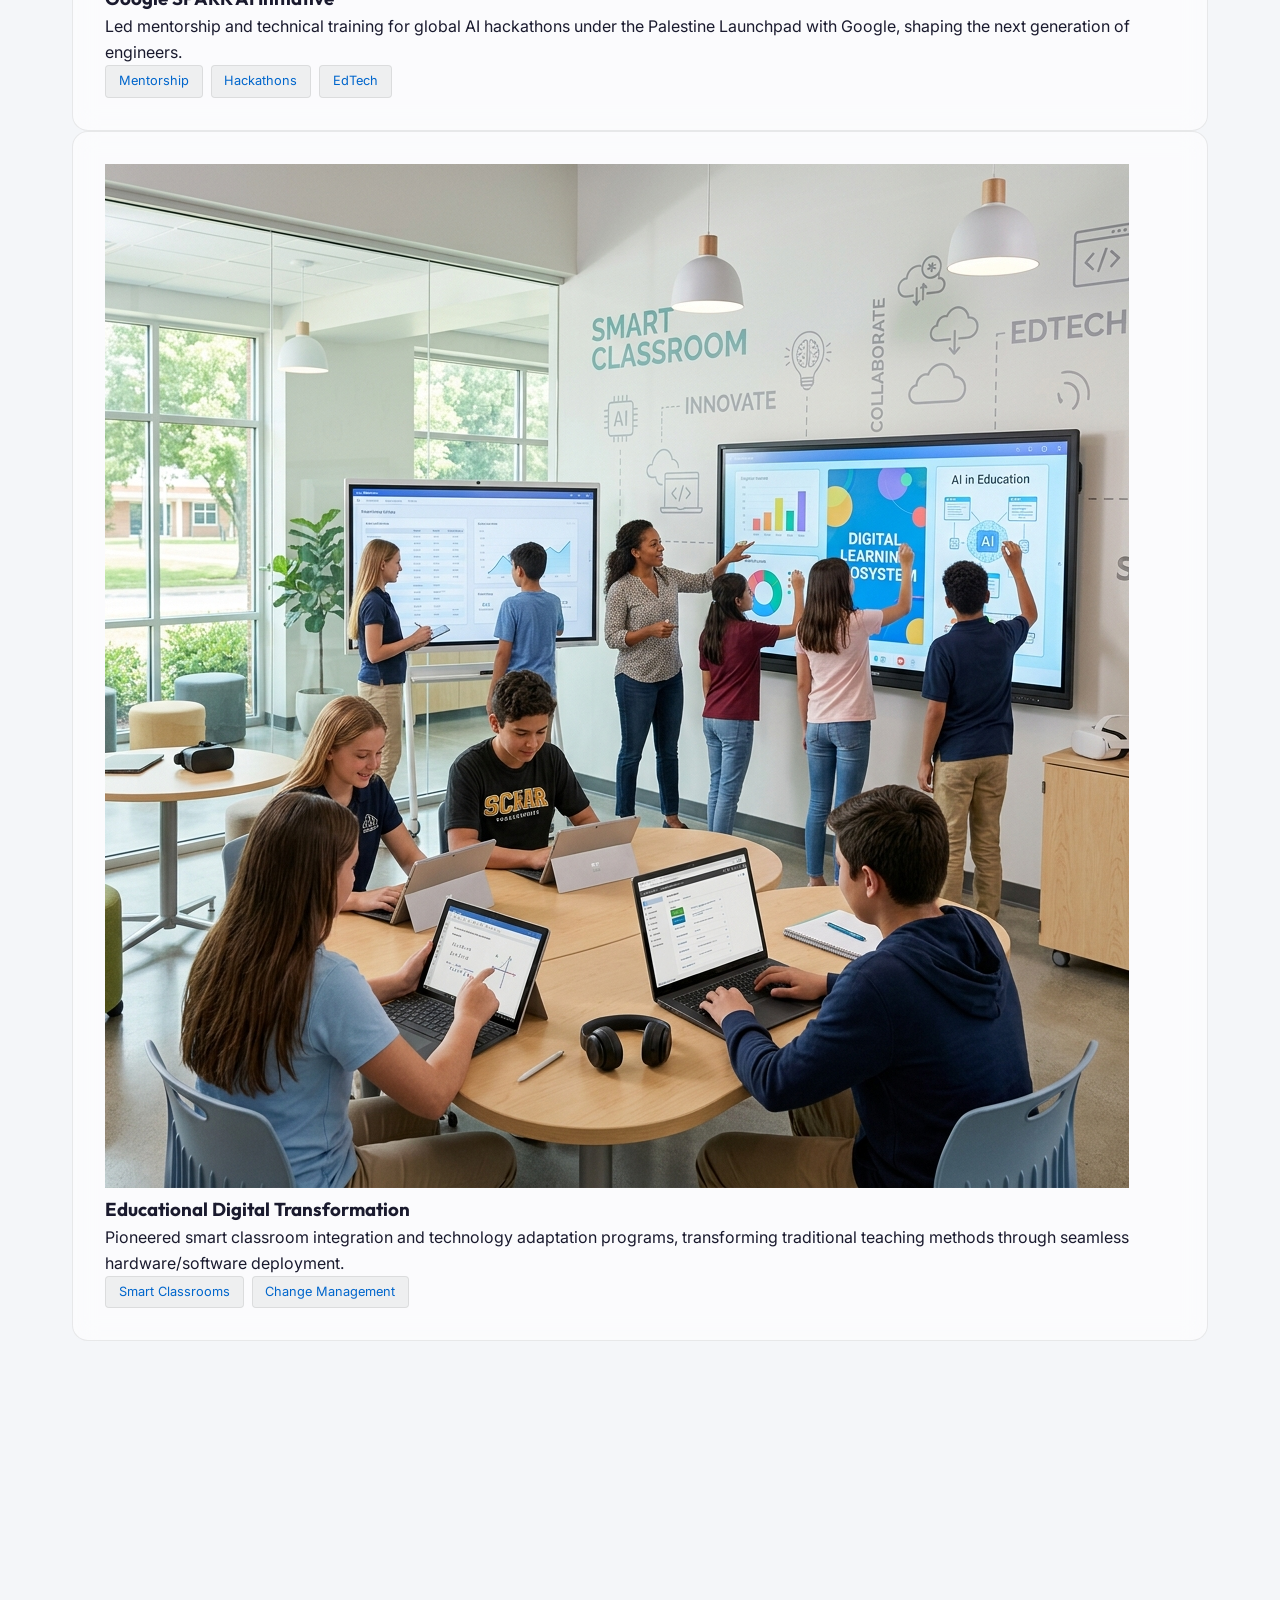
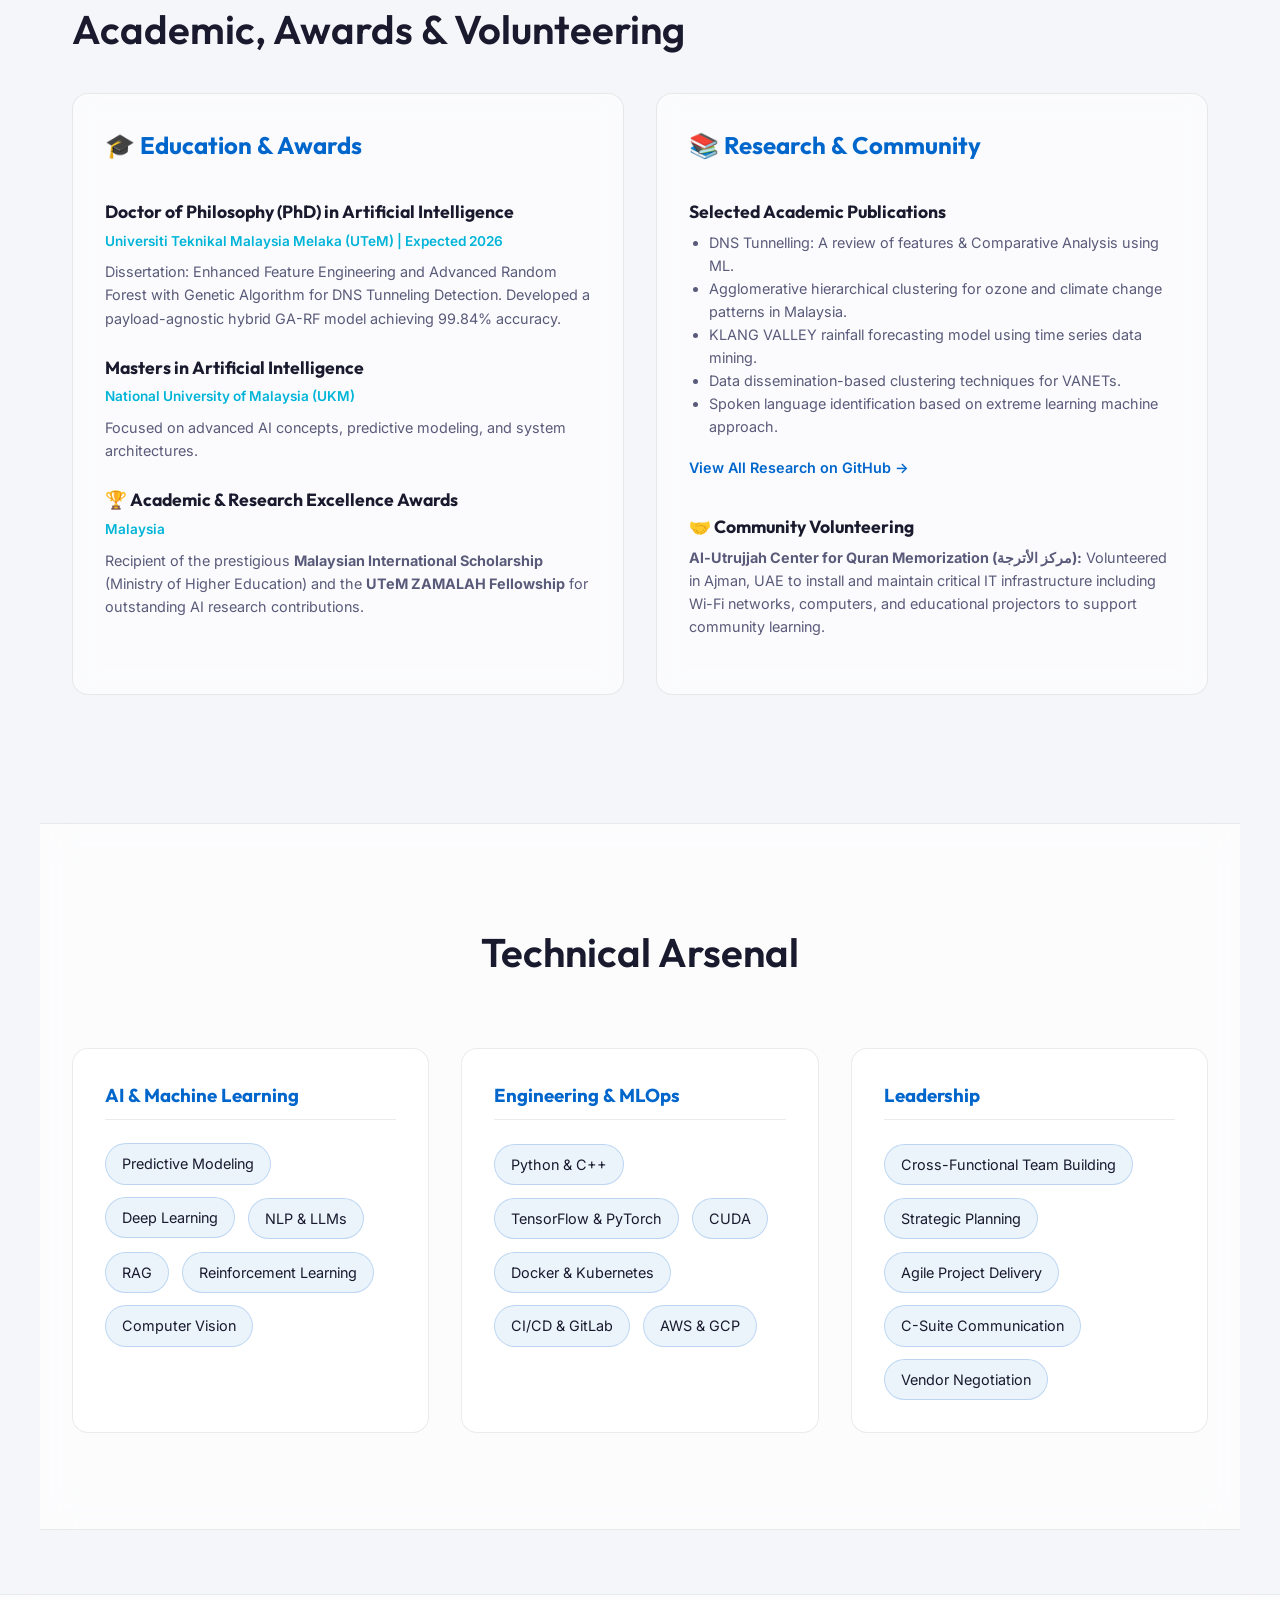
==== commit faf34363: "fix: restore missing Academic section with exact names" ====
--- a/index.html
+++ b/index.html
@@ -354,6 +354,51 @@
             </div>
         </section>
 
+        
+        <!-- Academic & Publications Section -->
+        <section id="academic" class="section">
+            <h2 class="section-title">Academic, Awards & Volunteering</h2>
+            <div class="academic-grid">
+                <div class="academic-card glass-card">
+                    <h3>🎓 Education & Awards</h3>
+                    <div class="edu-item">
+                        <h4>Doctor of Philosophy (PhD) in Artificial Intelligence</h4>
+                        <span>Universiti Teknikal Malaysia Melaka (UTeM) | Expected 2026</span>
+                        <p>Dissertation: Enhanced Feature Engineering and Advanced Random Forest with Genetic Algorithm for DNS Tunneling Detection. Developed a payload-agnostic hybrid GA-RF model achieving 99.84% accuracy.</p>
+                    </div>
+                    <div class="edu-item">
+                        <h4>Masters in Artificial Intelligence</h4>
+                        <span>National University of Malaysia (UKM)</span>
+                        <p>Focused on advanced AI concepts, predictive modeling, and system architectures.</p>
+                    </div>
+                    <div class="edu-item">
+                        <h4>🏆 Academic & Research Excellence Awards</h4>
+                        <span>Malaysia</span>
+                        <p>Recipient of the prestigious <strong>Malaysian International Scholarship</strong> (Ministry of Higher Education) and the <strong>UTeM ZAMALAH Fellowship</strong> for outstanding AI research contributions.</p>
+                    </div>
+                </div>
+
+                <div class="academic-card glass-card">
+                    <h3>📚 Research & Community</h3>
+                    <div class="pub-item">
+                        <h4>Selected Academic Publications</h4>
+                        <ul style="font-size: 0.9rem; color: var(--text-muted); padding-left: 20px; margin-top: 5px; margin-bottom: 10px; line-height: 1.6;">
+                            <li>DNS Tunnelling: A review of features & Comparative Analysis using ML.</li>
+                            <li>Agglomerative hierarchical clustering for ozone and climate change patterns in Malaysia.</li>
+                            <li>KLANG VALLEY rainfall forecasting model using time series data mining.</li>
+                            <li>Data dissemination-based clustering techniques for VANETs.</li>
+                            <li>Spoken language identification based on extreme learning machine approach.</li>
+                        </ul>
+                        <a href="https://github.com/MahmoudSamour" target="_blank" class="pub-link">View All Research on GitHub →</a>
+                    </div>
+                    <div class="pub-item" style="margin-top: 2rem;">
+                        <h4>🤝 Community Volunteering</h4>
+                        <p><strong>Al-Utrujjah Center for Quran Memorization (مركز الأترجة):</strong> Volunteered in Ajman, UAE to install and maintain critical IT infrastructure including Wi-Fi networks, computers, and educational projectors to support community learning.</p>
+                    </div>
+                </div>
+            </div>
+        </section>
+
         <section id="skills" class="reveal glass-section">
             <div class="section-header">
                 <h2>Technical Arsenal</h2>
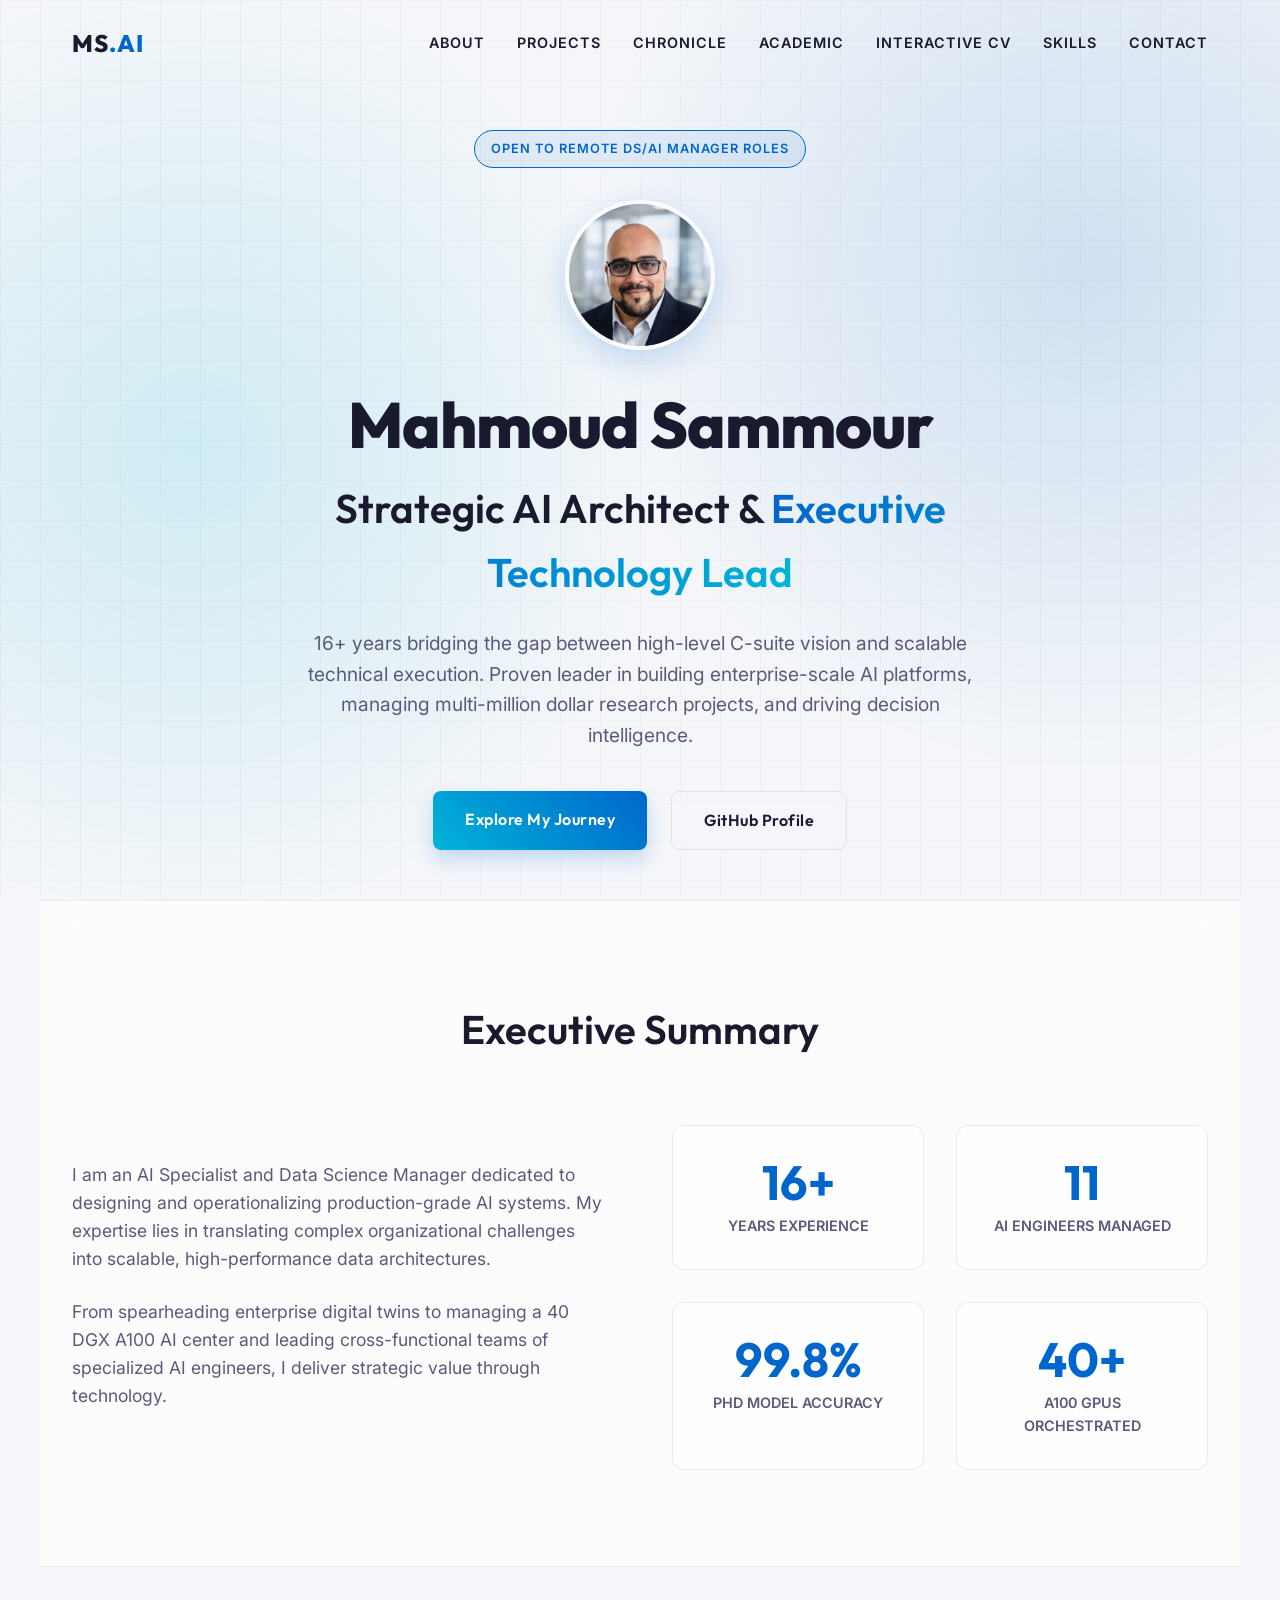
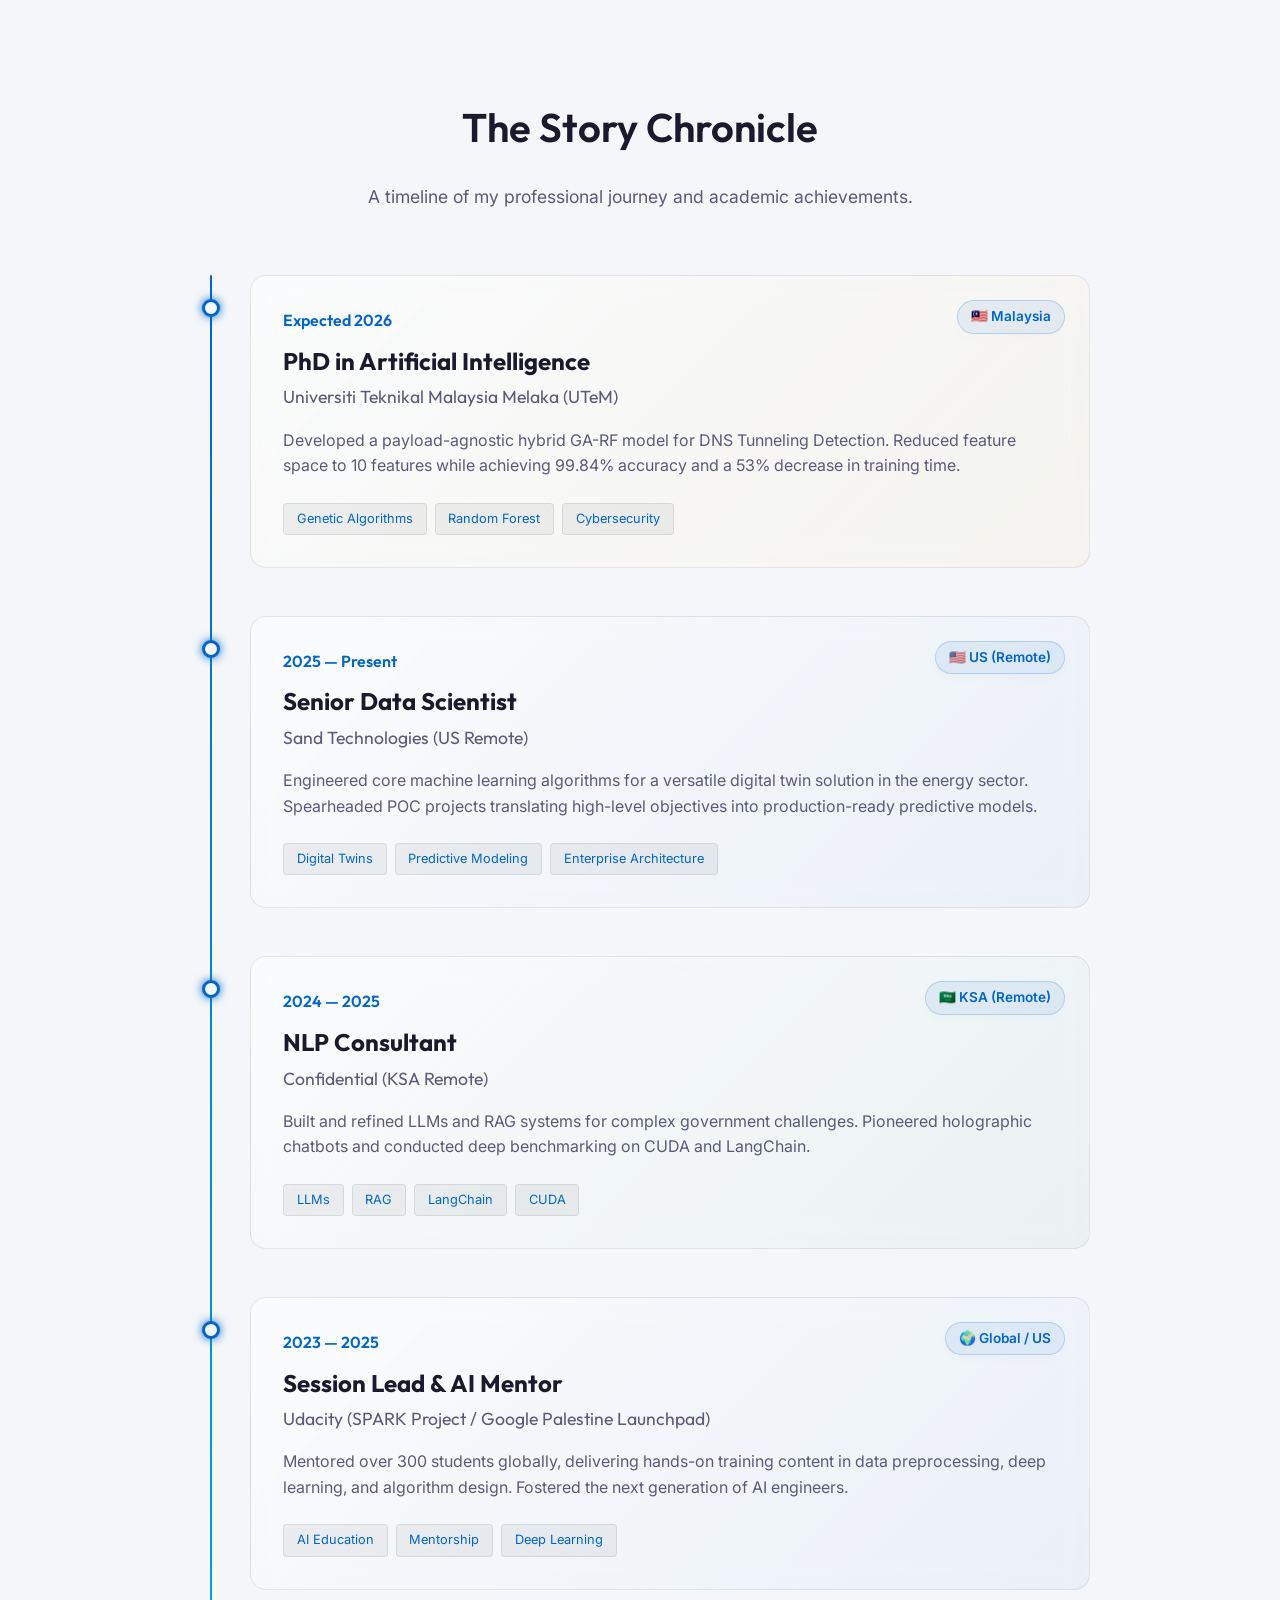
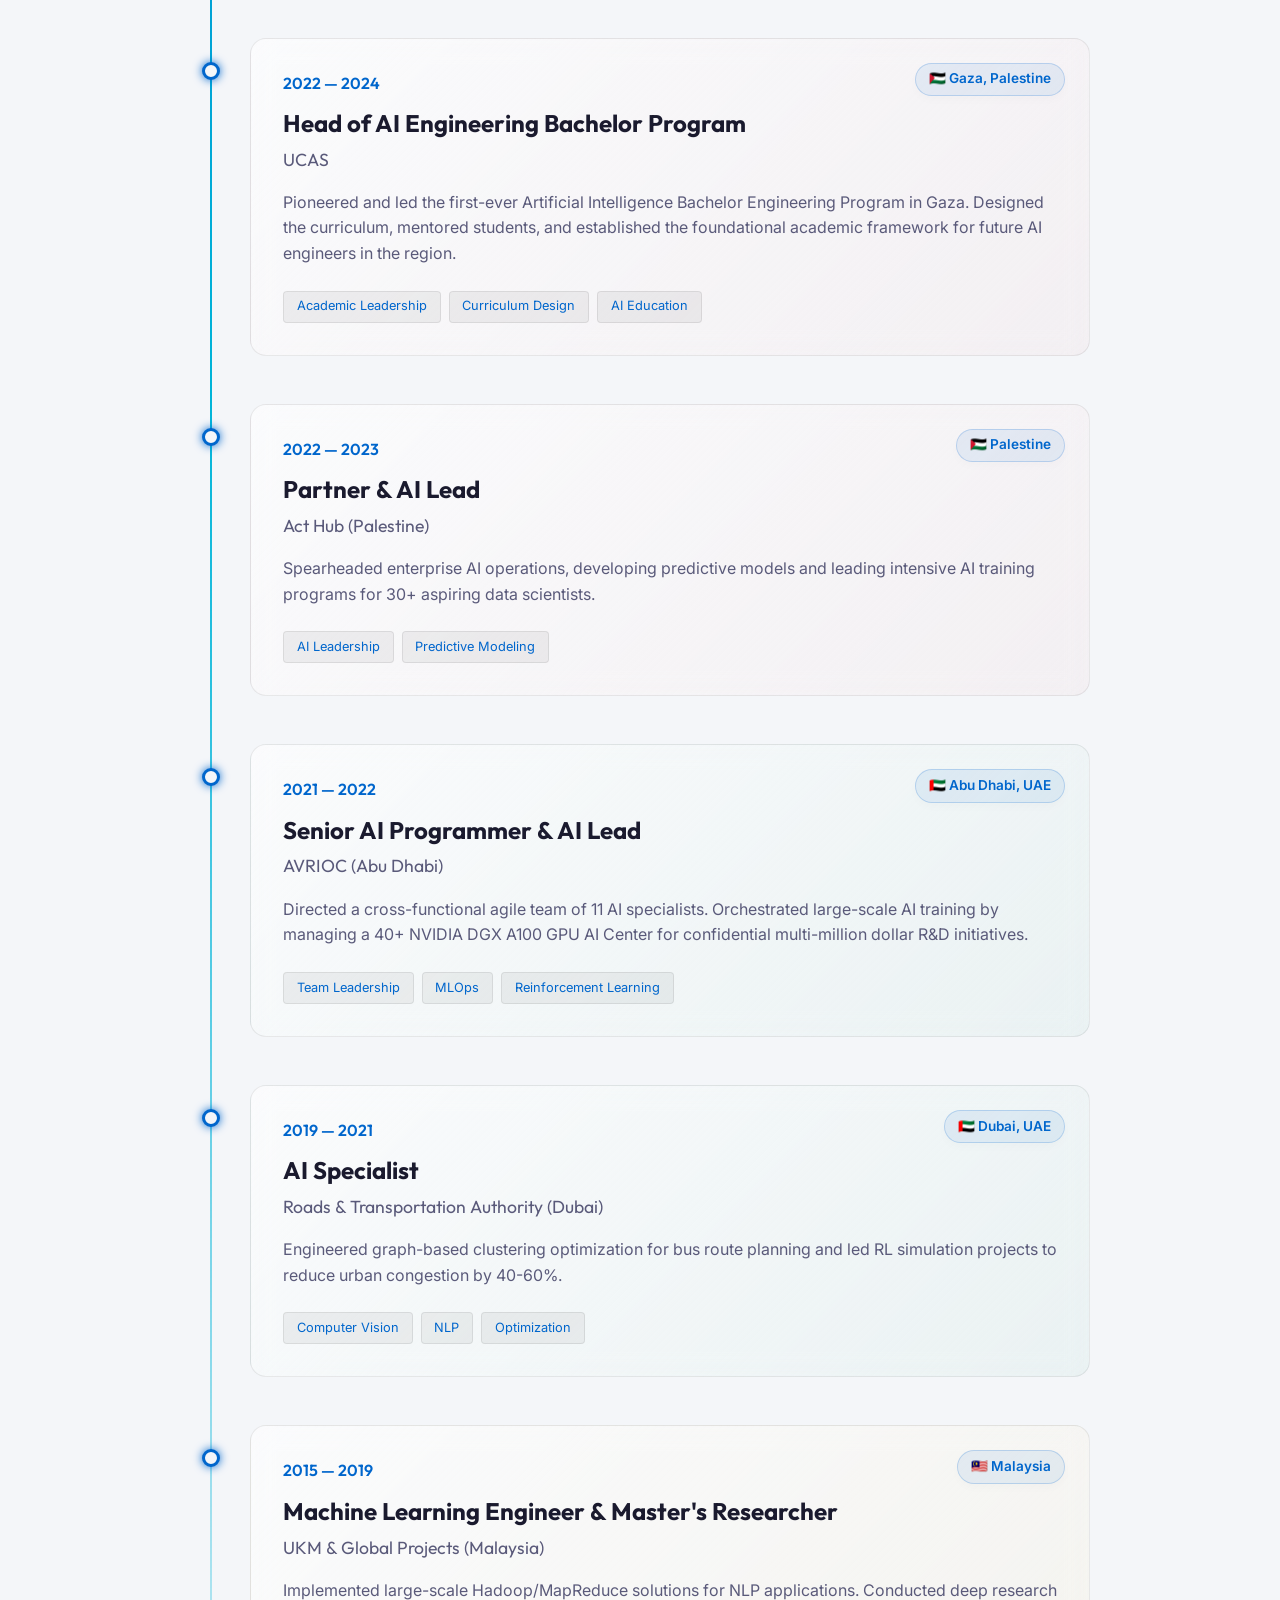
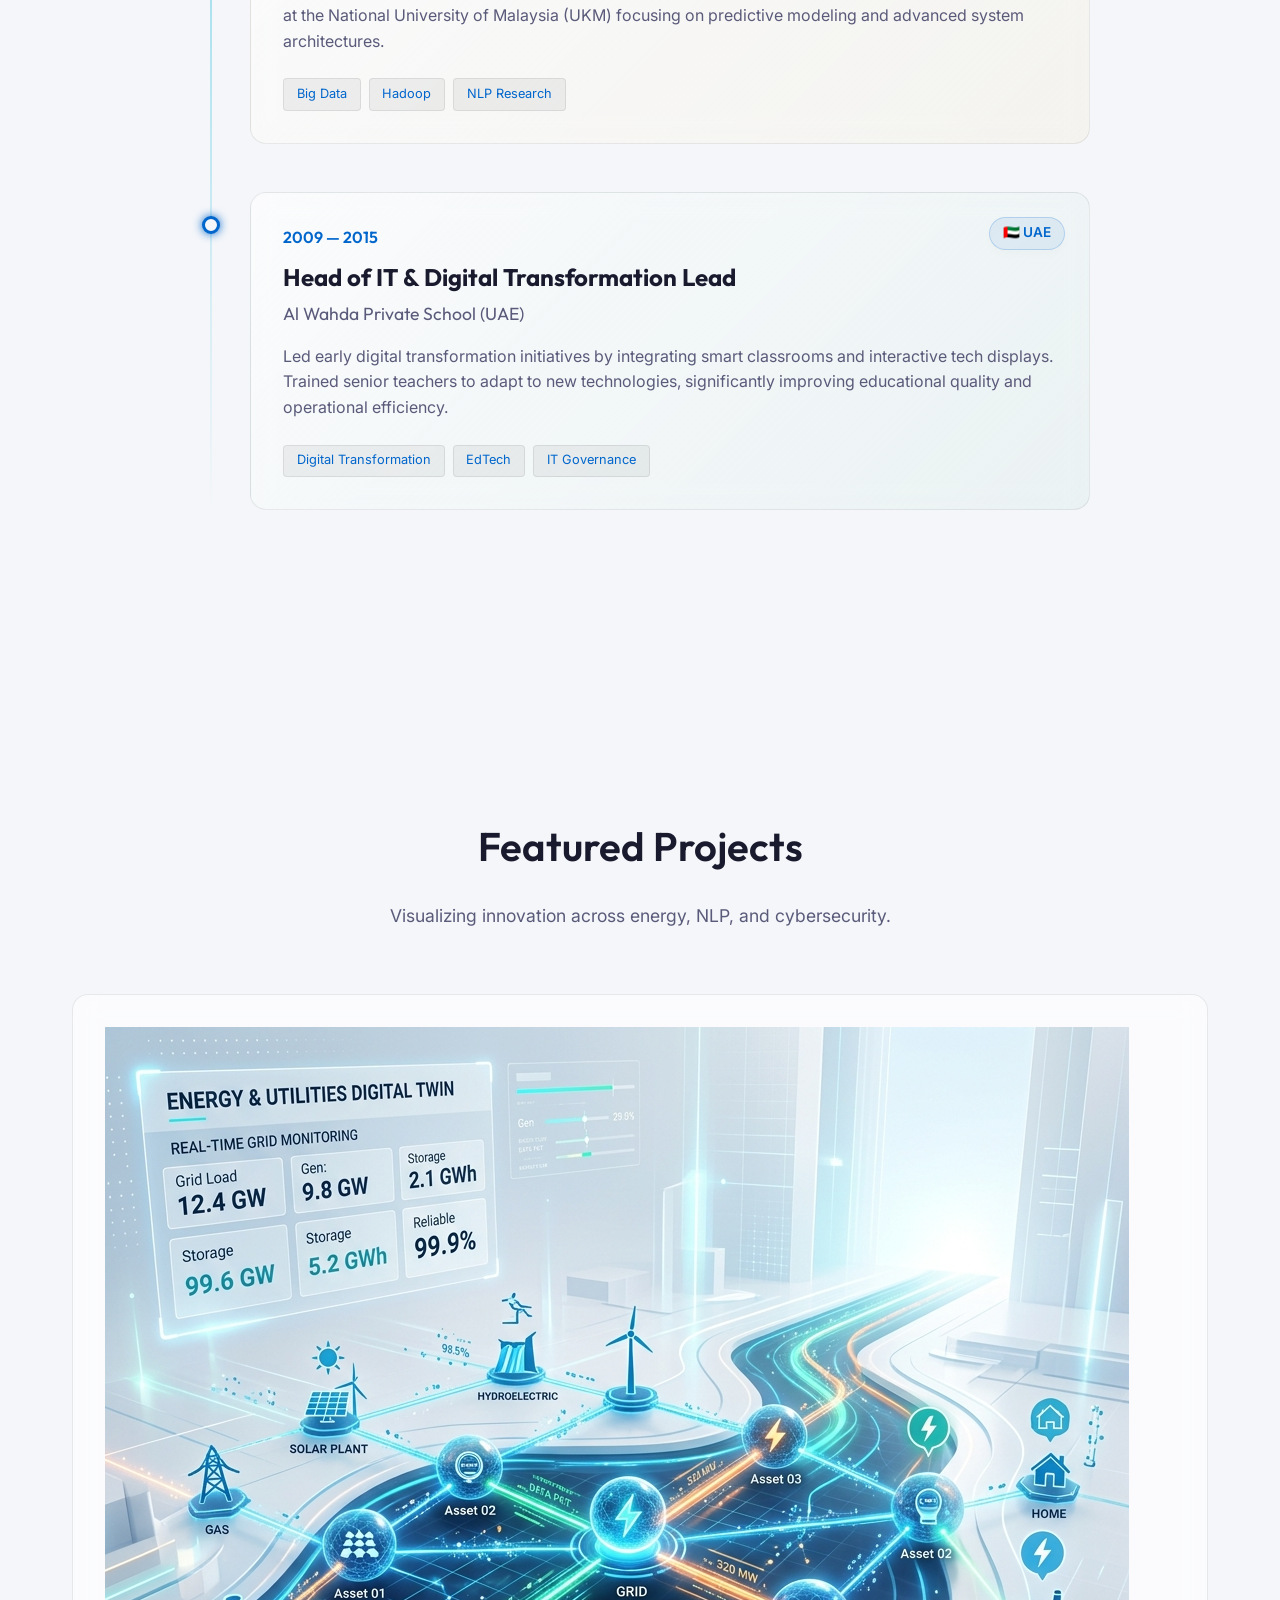
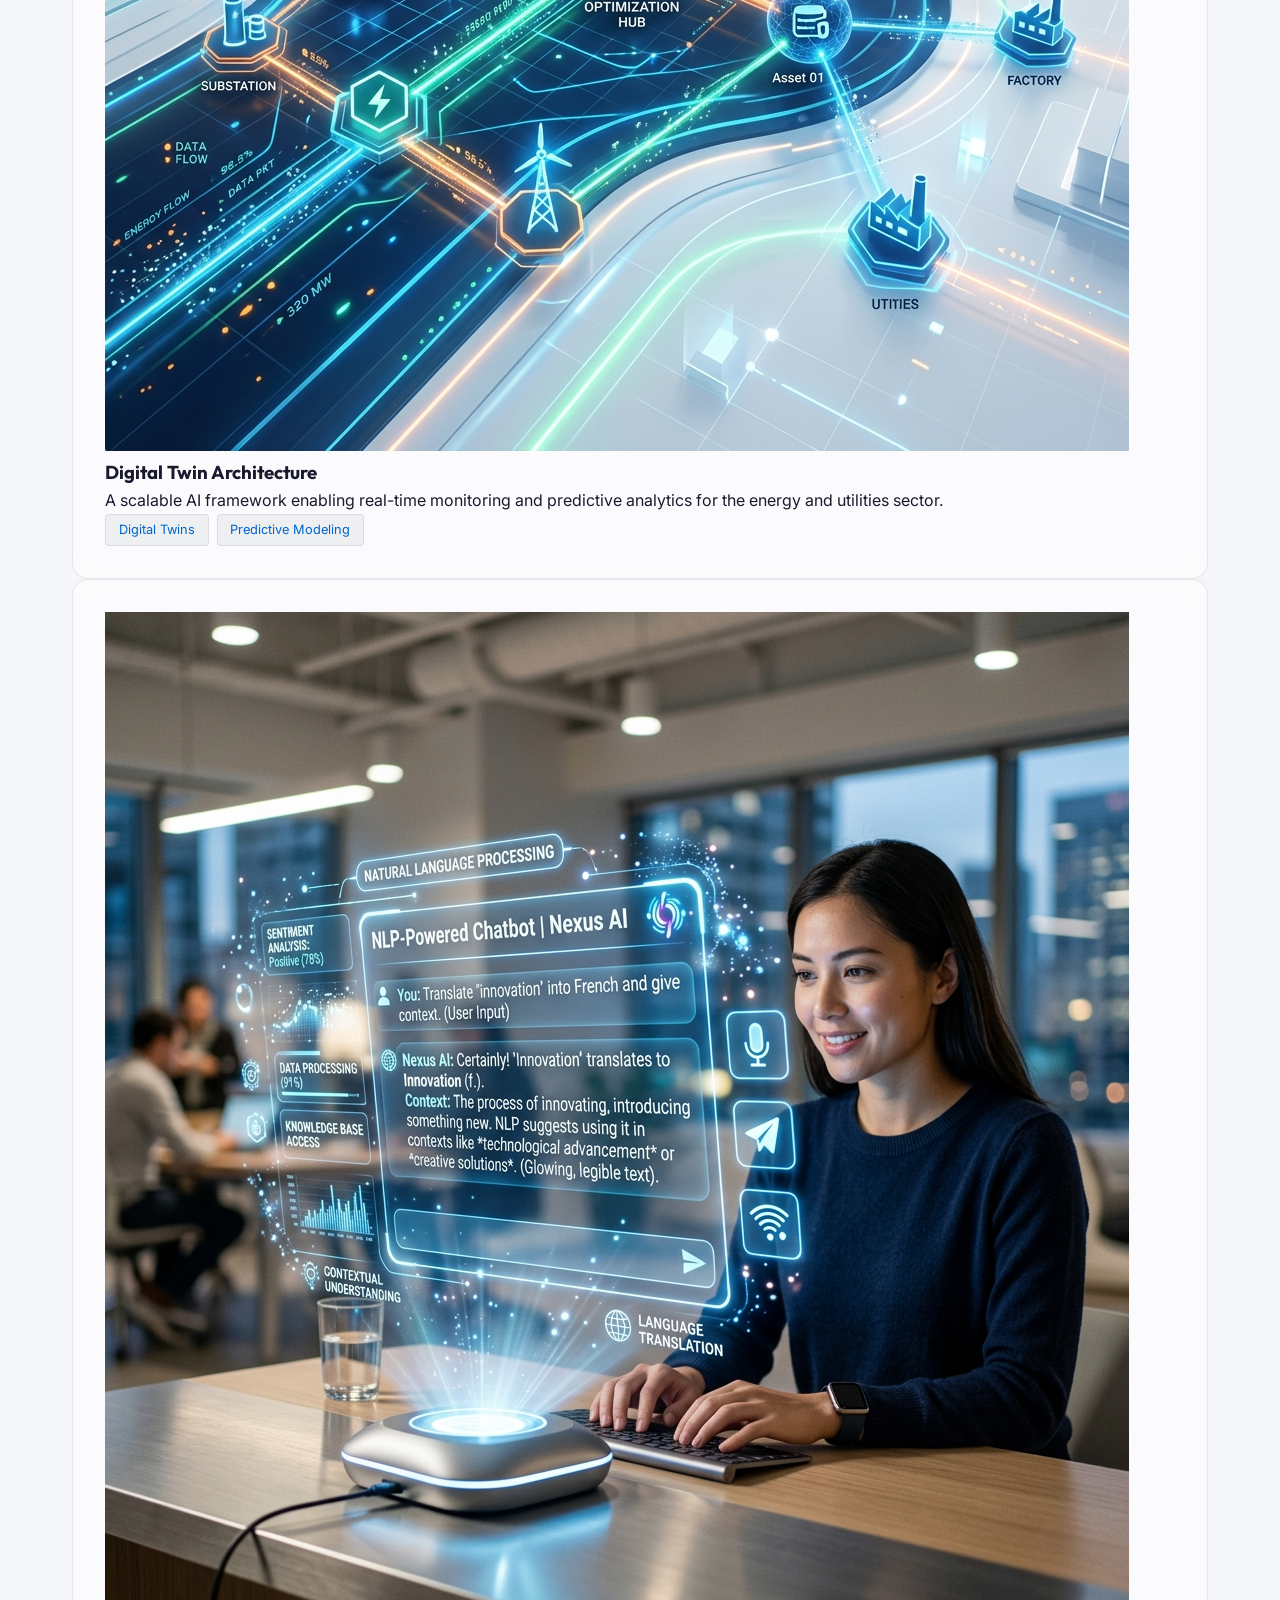
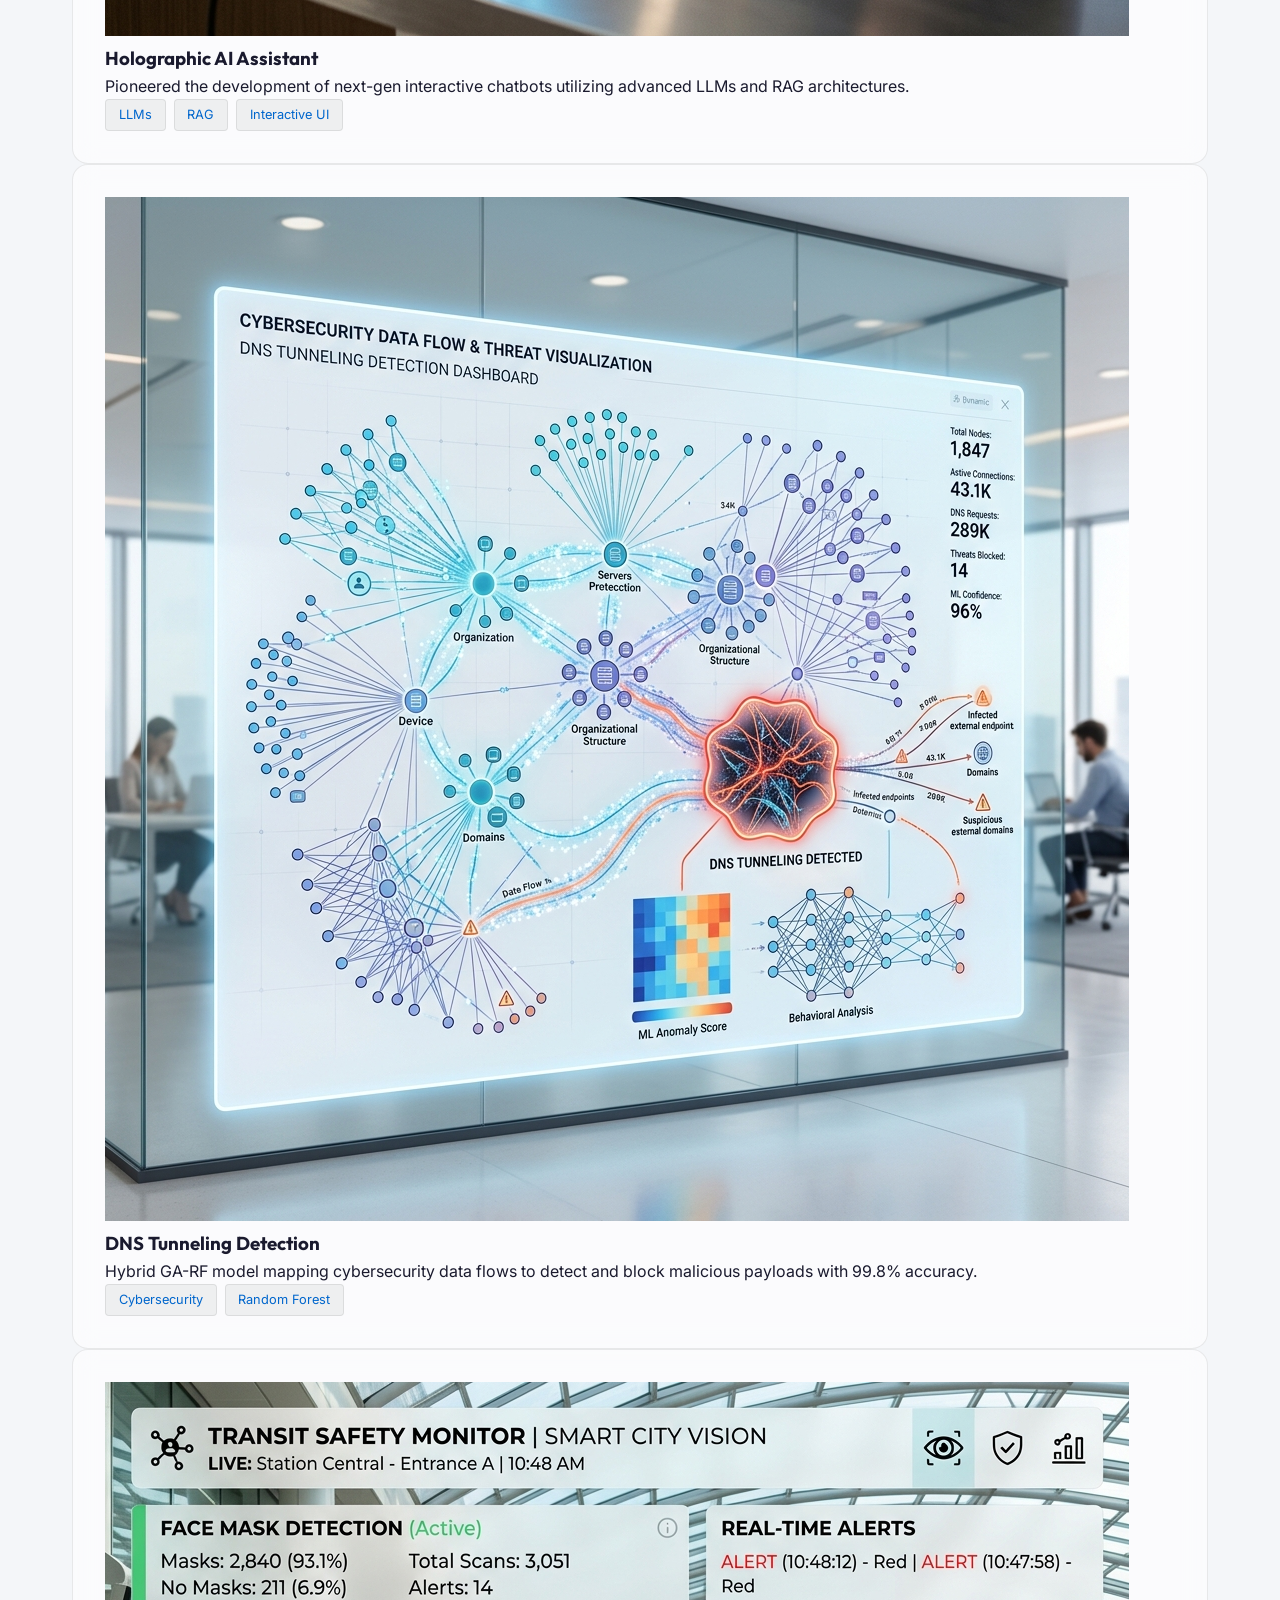
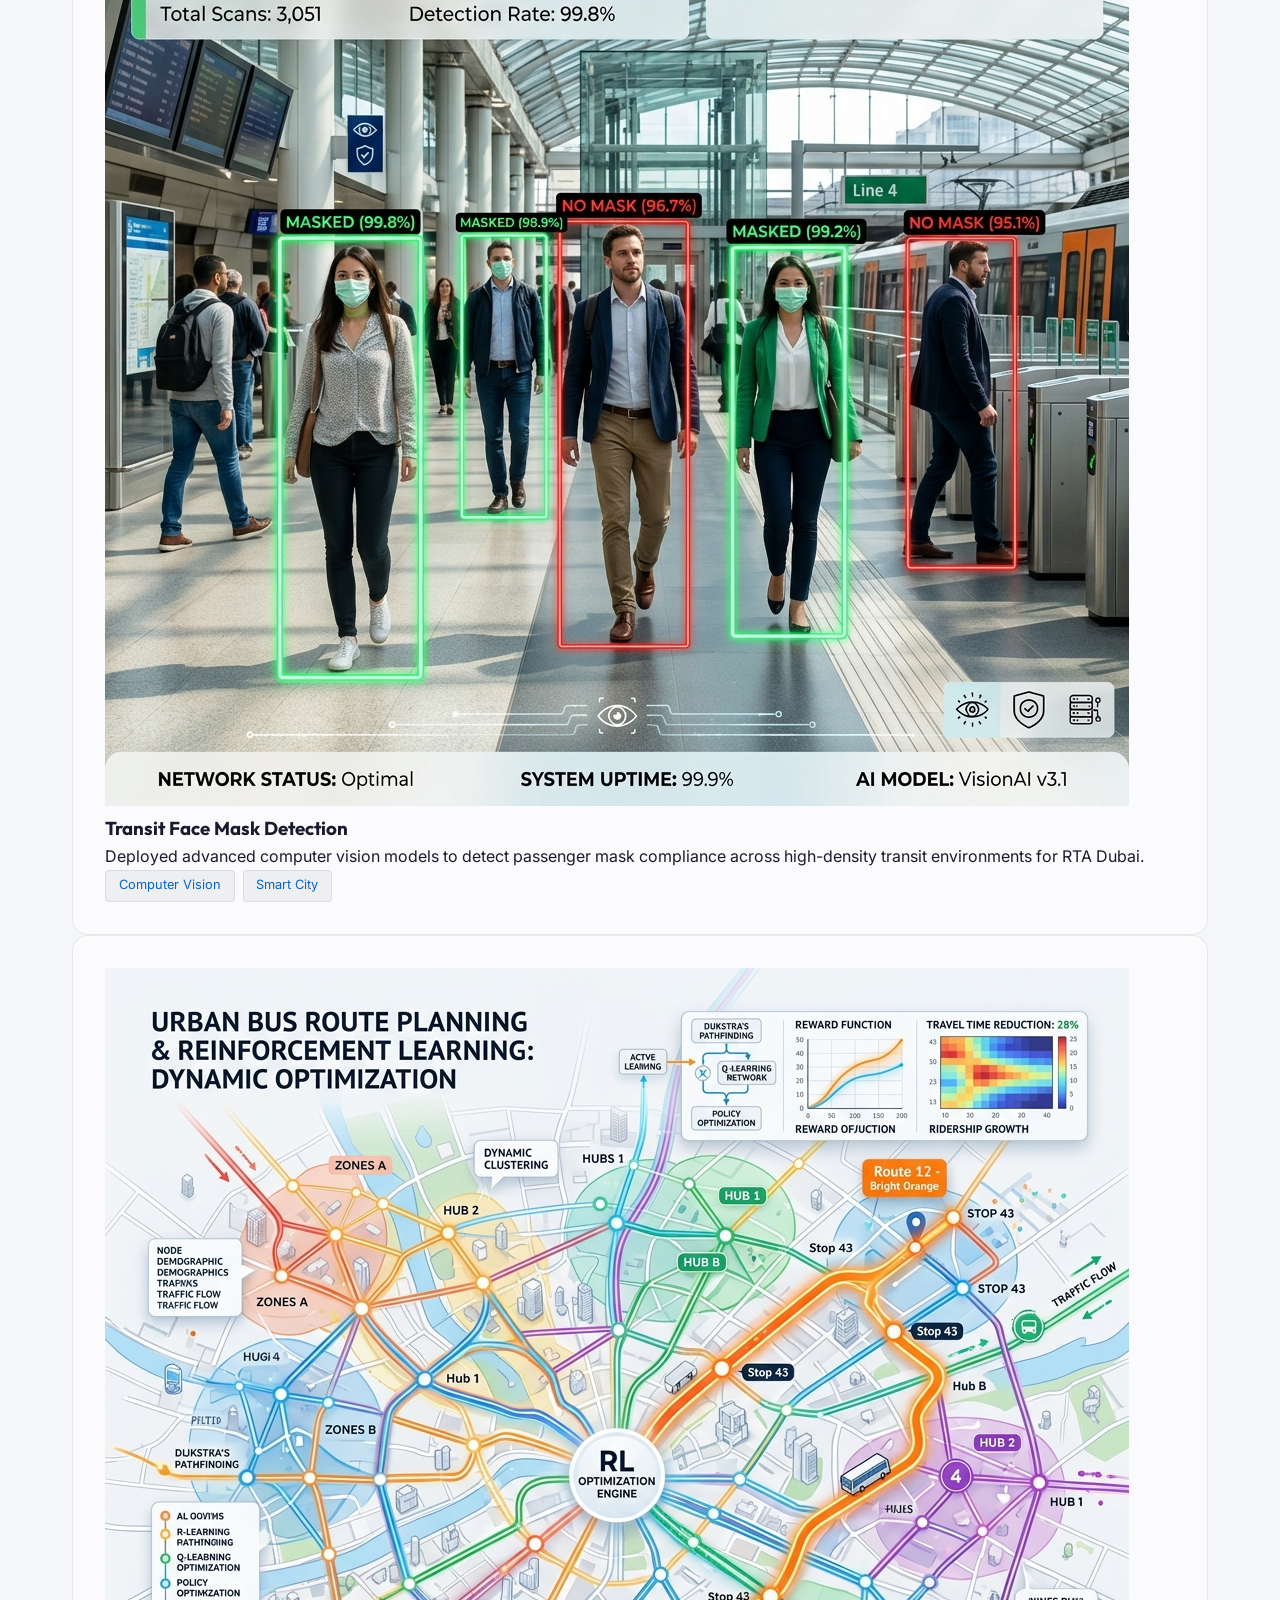
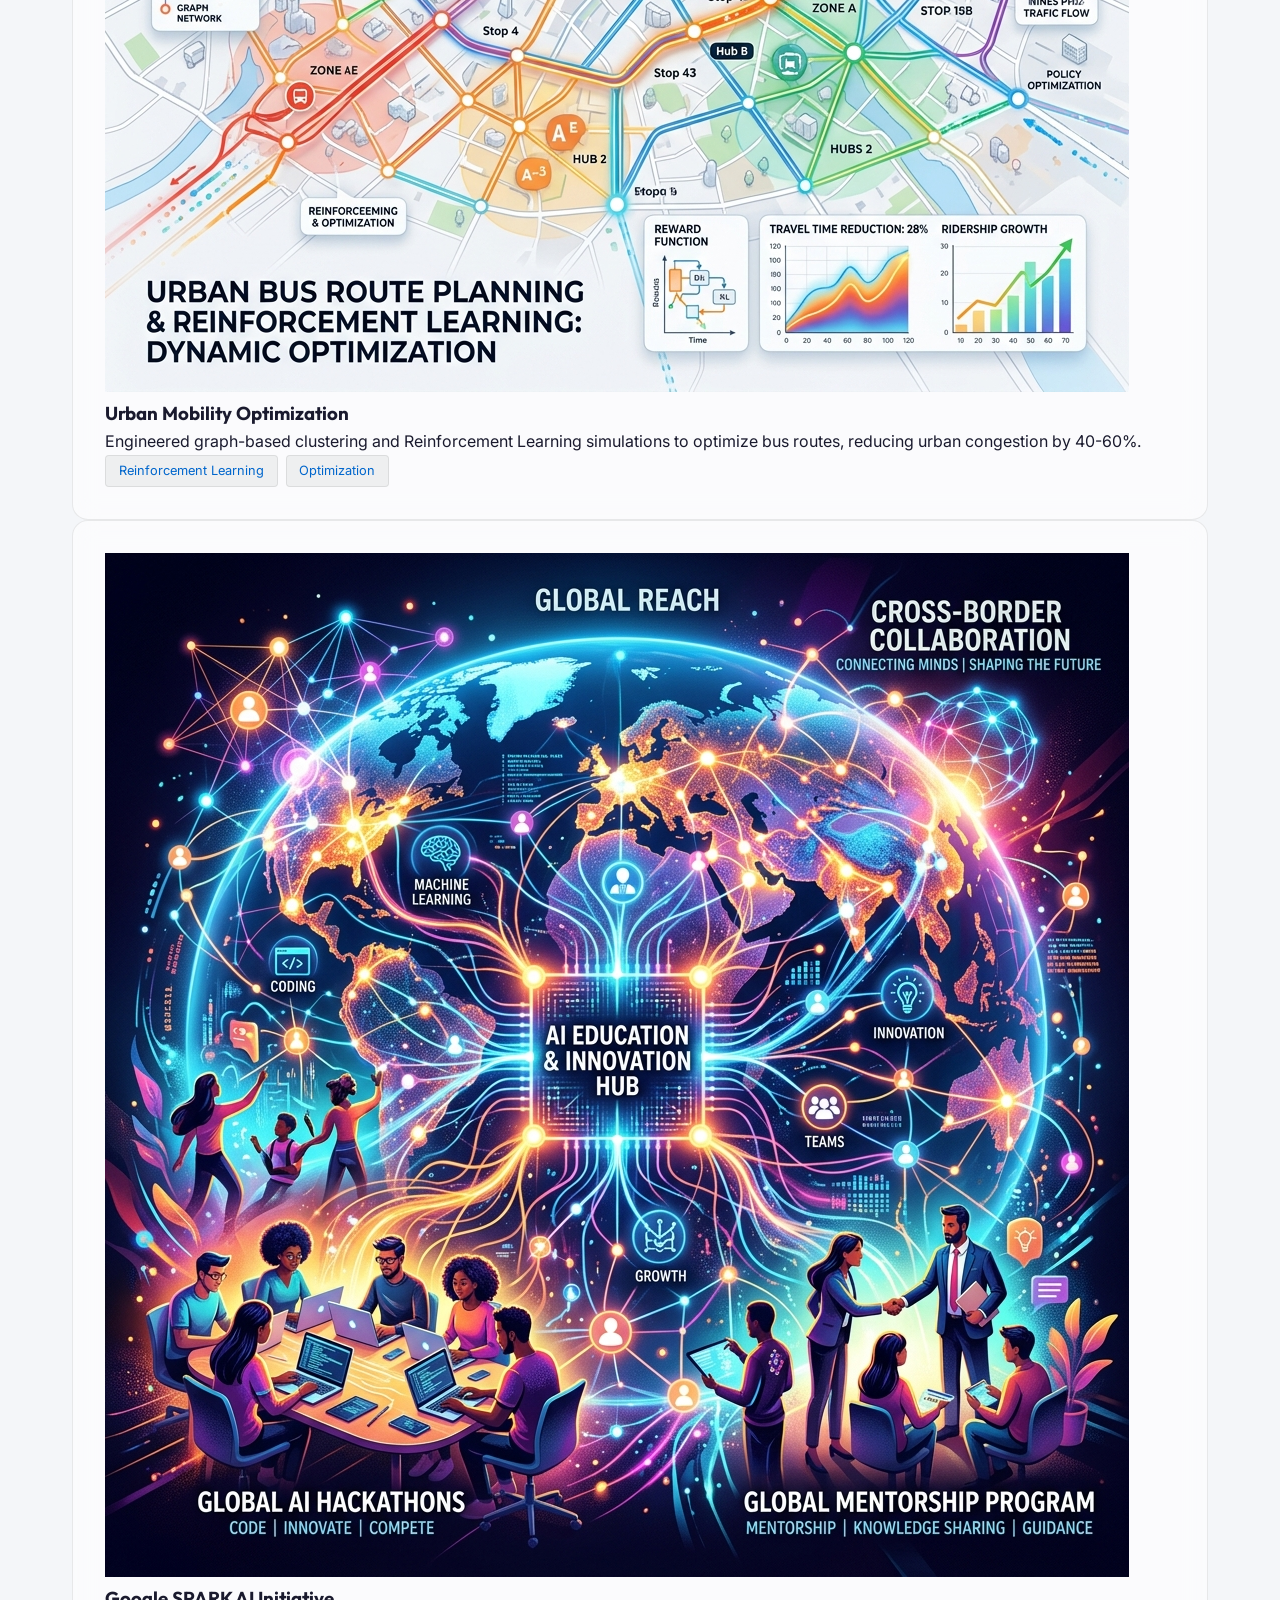
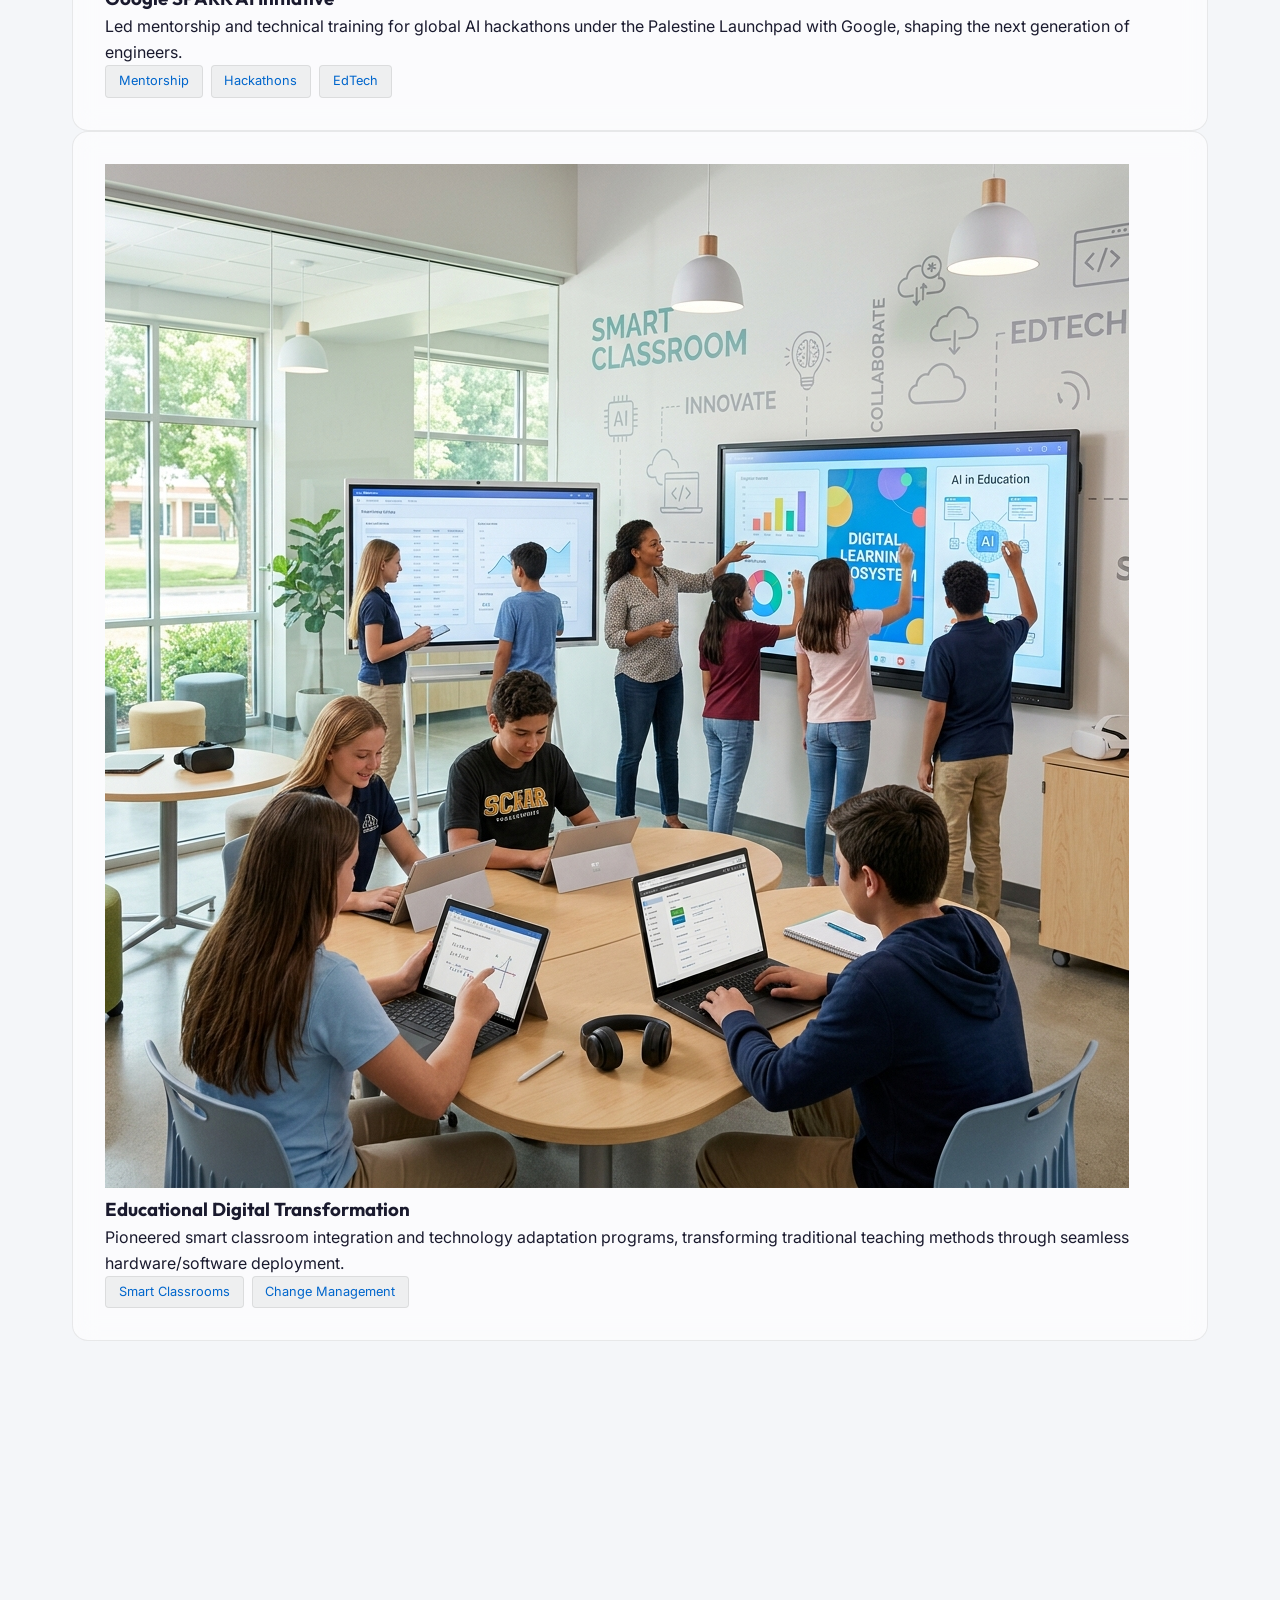
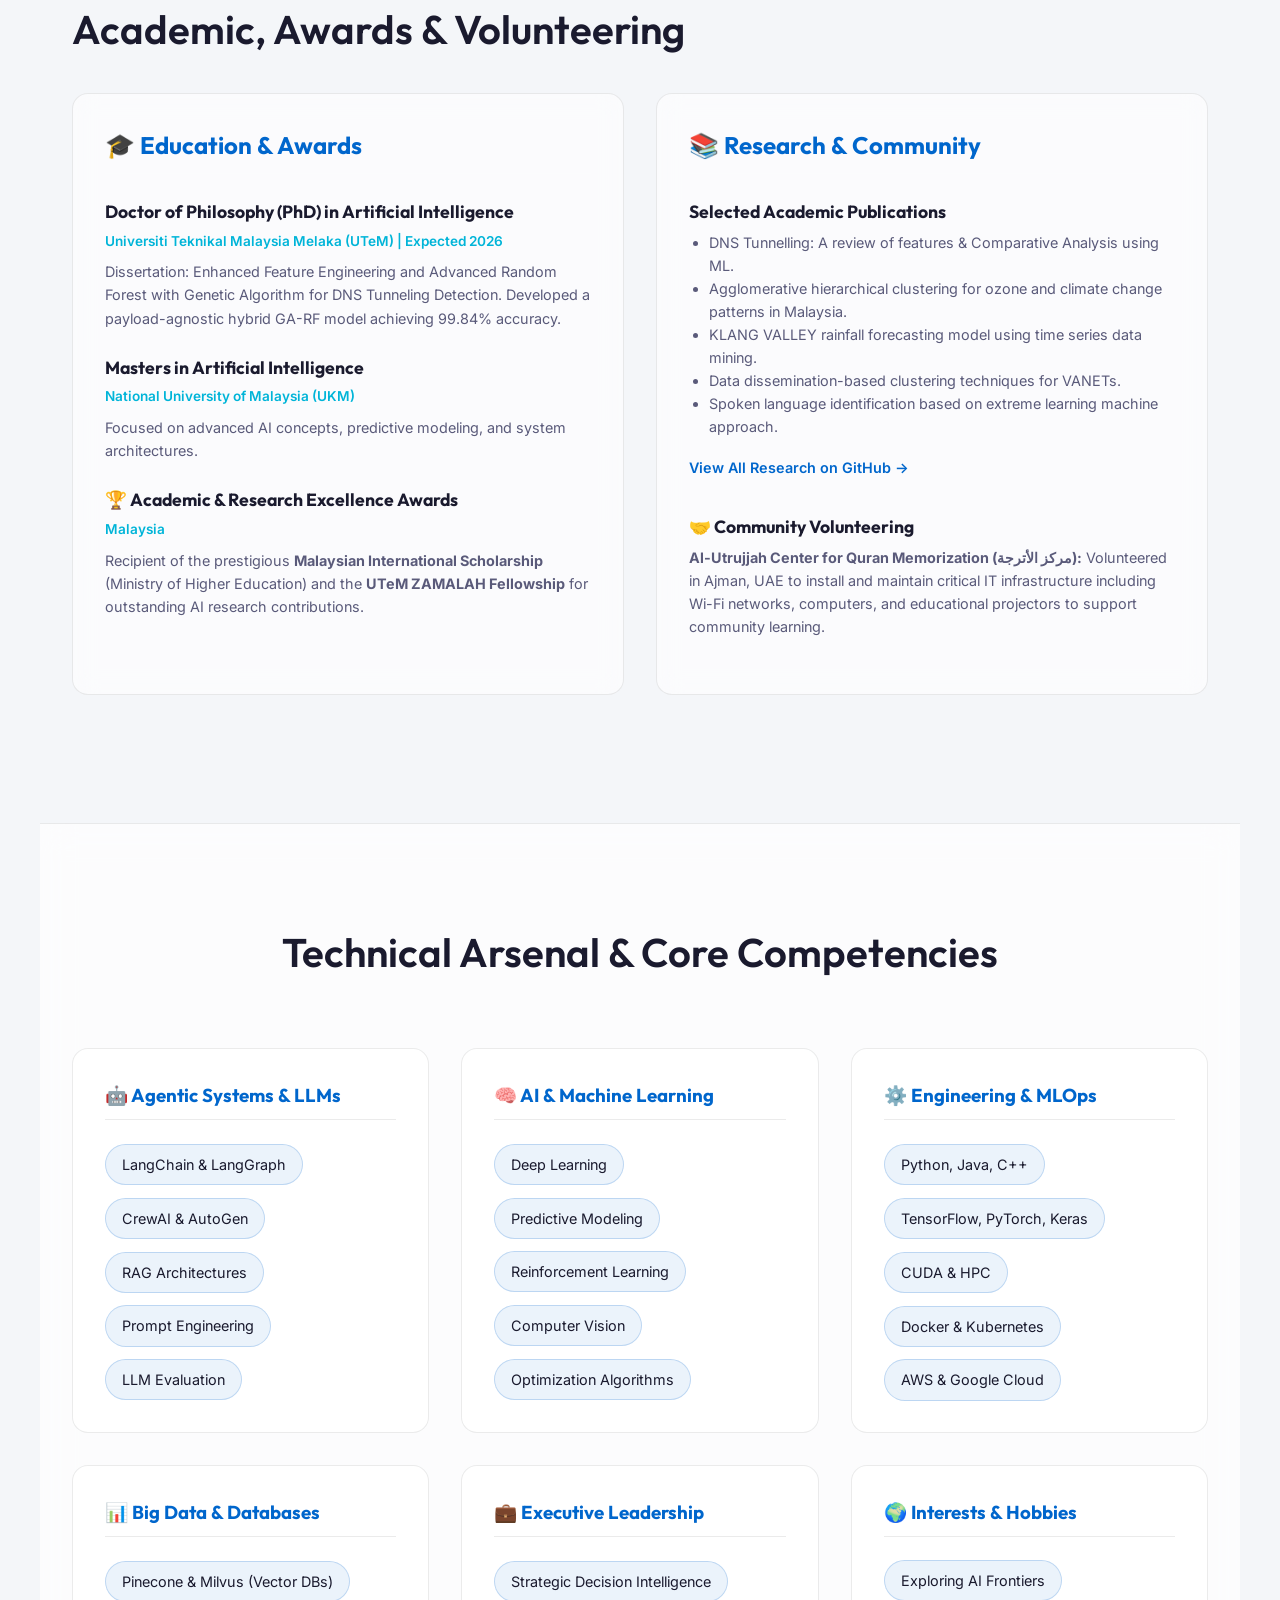
==== commit 5e5c0781: "feat: massively expand Technical Arsenal with hobbies and soft skills" ====
--- a/index.html
+++ b/index.html
@@ -401,39 +401,66 @@
 
         <section id="skills" class="reveal glass-section">
             <div class="section-header">
-                <h2>Technical Arsenal</h2>
+                <h2>Technical Arsenal & Core Competencies</h2>
             </div>
             <div class="skills-container">
                 <div class="skill-category glass-card">
-                    <h3>AI & Machine Learning</h3>
-                    <div class="skill-tags">
+                    <h3>🤖 Agentic Systems & LLMs</h3>
+                    <div class="skill-tags">
+                        <span class="skill-tag">LangChain & LangGraph</span>
+                        <span class="skill-tag">CrewAI & AutoGen</span>
+                        <span class="skill-tag">RAG Architectures</span>
+                        <span class="skill-tag">Prompt Engineering</span>
+                        <span class="skill-tag">LLM Evaluation</span>
+                    </div>
+                </div>
+                <div class="skill-category glass-card">
+                    <h3>🧠 AI & Machine Learning</h3>
+                    <div class="skill-tags">
+                        <span class="skill-tag">Deep Learning</span>
                         <span class="skill-tag">Predictive Modeling</span>
-                        <span class="skill-tag">Deep Learning</span>
-                        <span class="skill-tag">NLP & LLMs</span>
-                        <span class="skill-tag">RAG</span>
                         <span class="skill-tag">Reinforcement Learning</span>
                         <span class="skill-tag">Computer Vision</span>
-                    </div>
-                </div>
-                <div class="skill-category glass-card">
-                    <h3>Engineering & MLOps</h3>
-                    <div class="skill-tags">
-                        <span class="skill-tag">Python & C++</span>
-                        <span class="skill-tag">TensorFlow & PyTorch</span>
-                        <span class="skill-tag">CUDA</span>
+                        <span class="skill-tag">Optimization Algorithms</span>
+                    </div>
+                </div>
+                <div class="skill-category glass-card">
+                    <h3>⚙️ Engineering & MLOps</h3>
+                    <div class="skill-tags">
+                        <span class="skill-tag">Python, Java, C++</span>
+                        <span class="skill-tag">TensorFlow, PyTorch, Keras</span>
+                        <span class="skill-tag">CUDA & HPC</span>
                         <span class="skill-tag">Docker & Kubernetes</span>
-                        <span class="skill-tag">CI/CD & GitLab</span>
-                        <span class="skill-tag">AWS & GCP</span>
-                    </div>
-                </div>
-                <div class="skill-category glass-card">
-                    <h3>Leadership</h3>
-                    <div class="skill-tags">
+                        <span class="skill-tag">AWS & Google Cloud</span>
+                    </div>
+                </div>
+                <div class="skill-category glass-card">
+                    <h3>📊 Big Data & Databases</h3>
+                    <div class="skill-tags">
+                        <span class="skill-tag">Pinecone & Milvus (Vector DBs)</span>
+                        <span class="skill-tag">Hadoop & MapReduce</span>
+                        <span class="skill-tag">Apache Spark</span>
+                        <span class="skill-tag">SQL & NoSQL</span>
+                    </div>
+                </div>
+                <div class="skill-category glass-card">
+                    <h3>💼 Executive Leadership</h3>
+                    <div class="skill-tags">
+                        <span class="skill-tag">Strategic Decision Intelligence</span>
                         <span class="skill-tag">Cross-Functional Team Building</span>
-                        <span class="skill-tag">Strategic Planning</span>
+                        <span class="skill-tag">C-Suite Communication</span>
                         <span class="skill-tag">Agile Project Delivery</span>
-                        <span class="skill-tag">C-Suite Communication</span>
                         <span class="skill-tag">Vendor Negotiation</span>
+                    </div>
+                </div>
+                <div class="skill-category glass-card">
+                    <h3>🌍 Interests & Hobbies</h3>
+                    <div class="skill-tags">
+                        <span class="skill-tag">Exploring AI Frontiers</span>
+                        <span class="skill-tag">Mentoring Future Engineers</span>
+                        <span class="skill-tag">Reading Historical Literature</span>
+                        <span class="skill-tag">Community Volunteering</span>
+                        <span class="skill-tag">Travel & Cultural Exploration</span>
                     </div>
                 </div>
             </div>
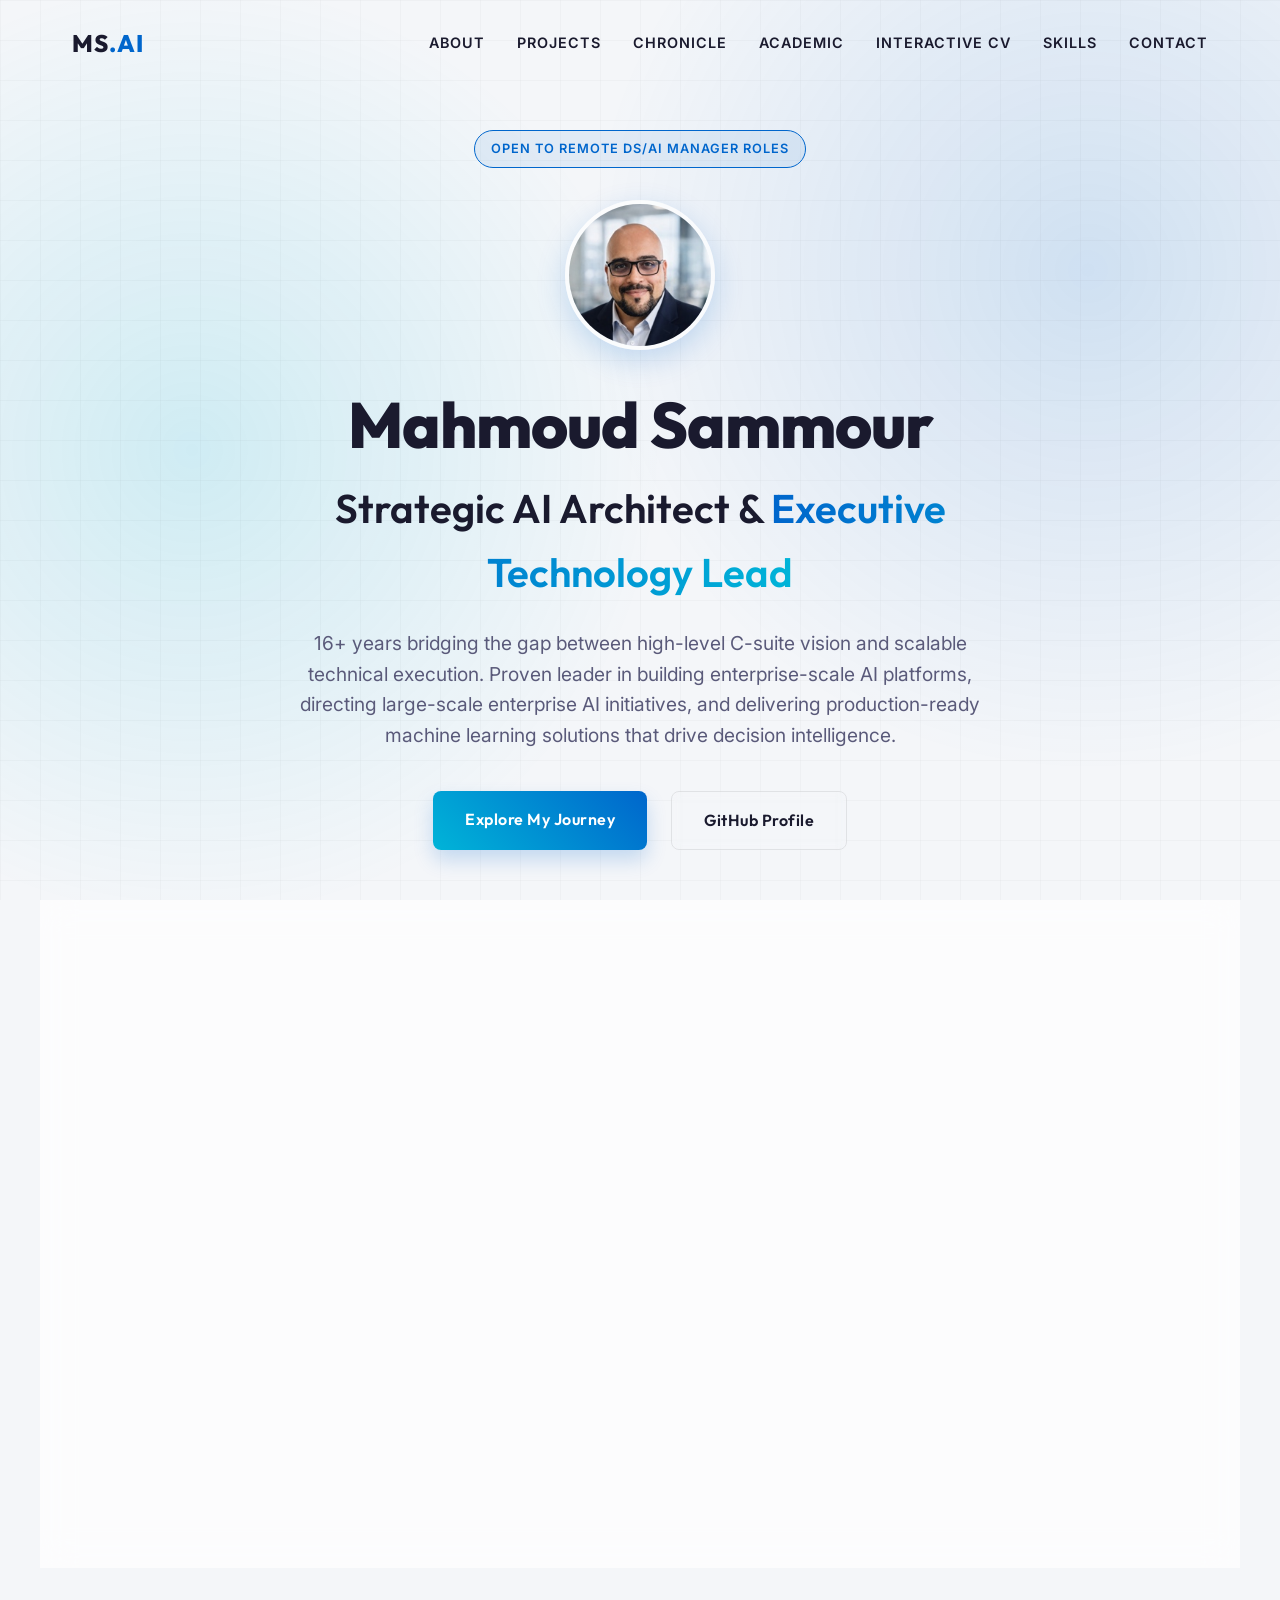
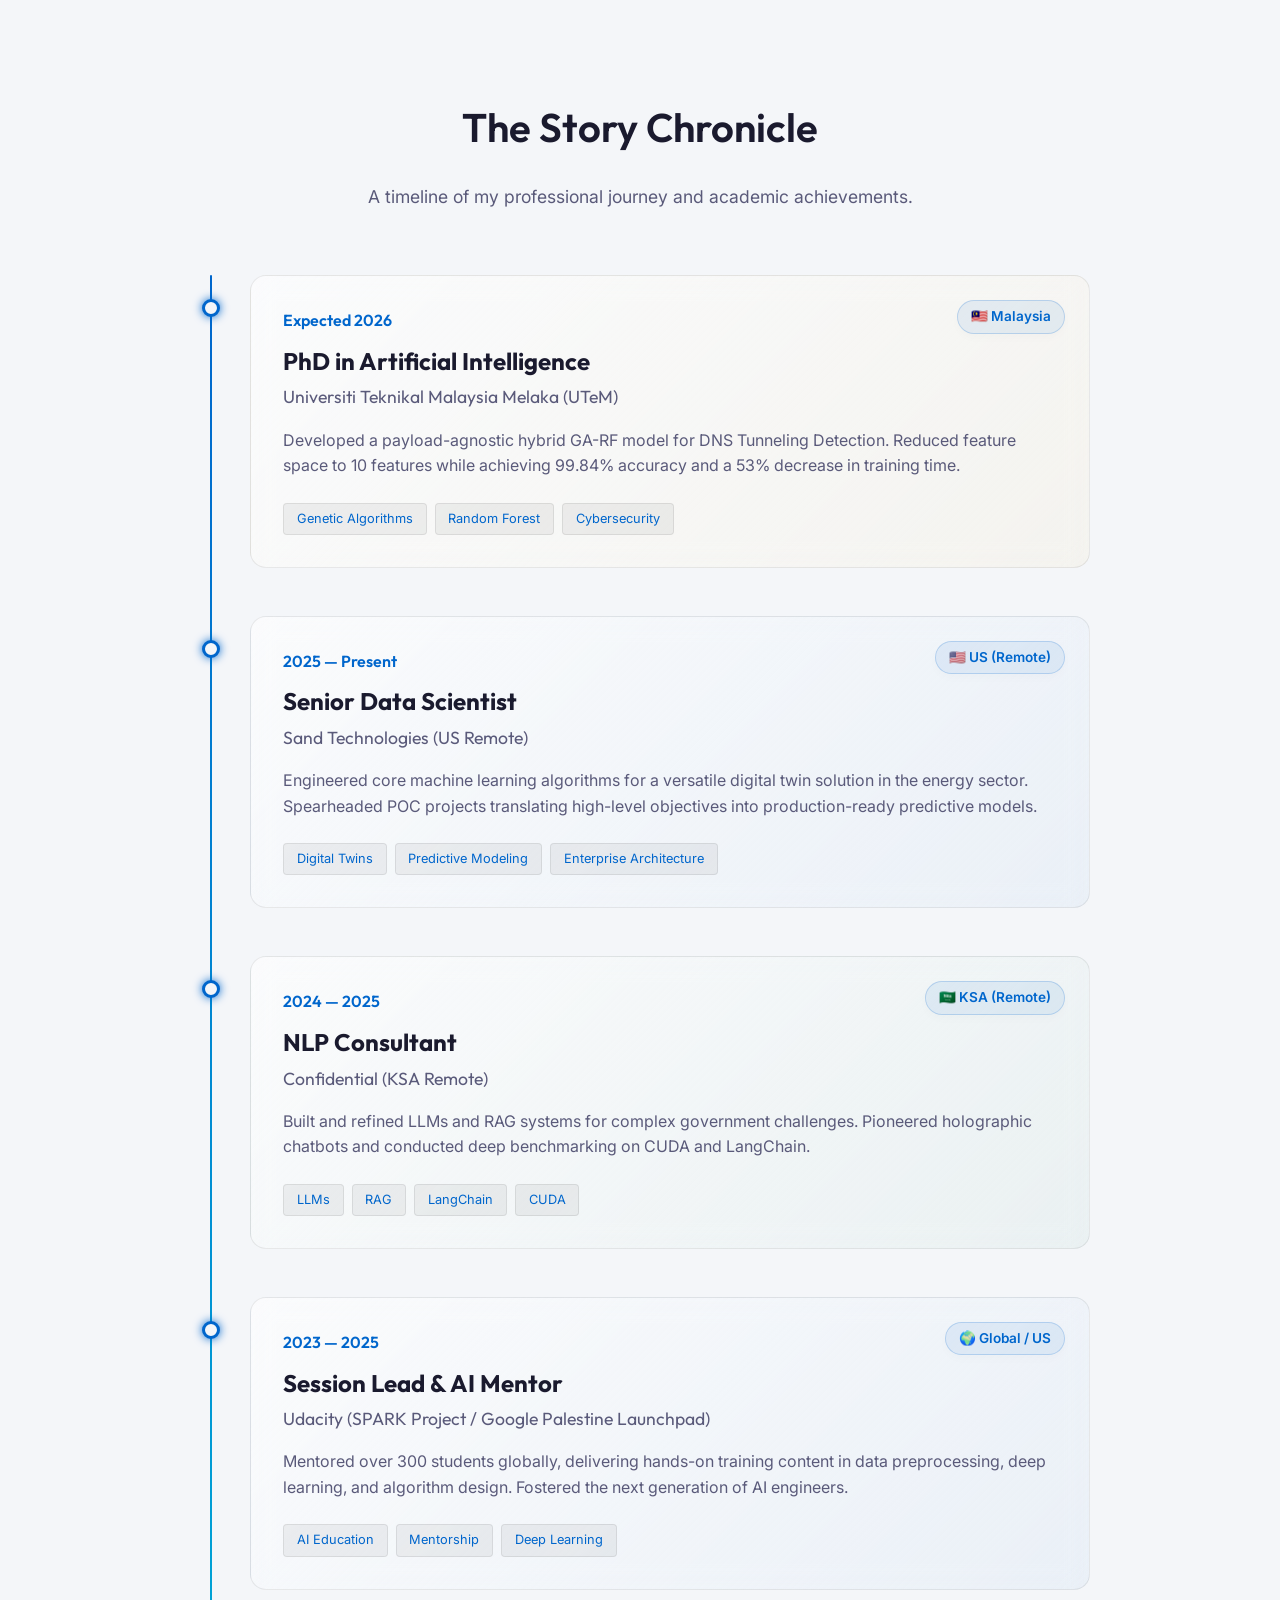
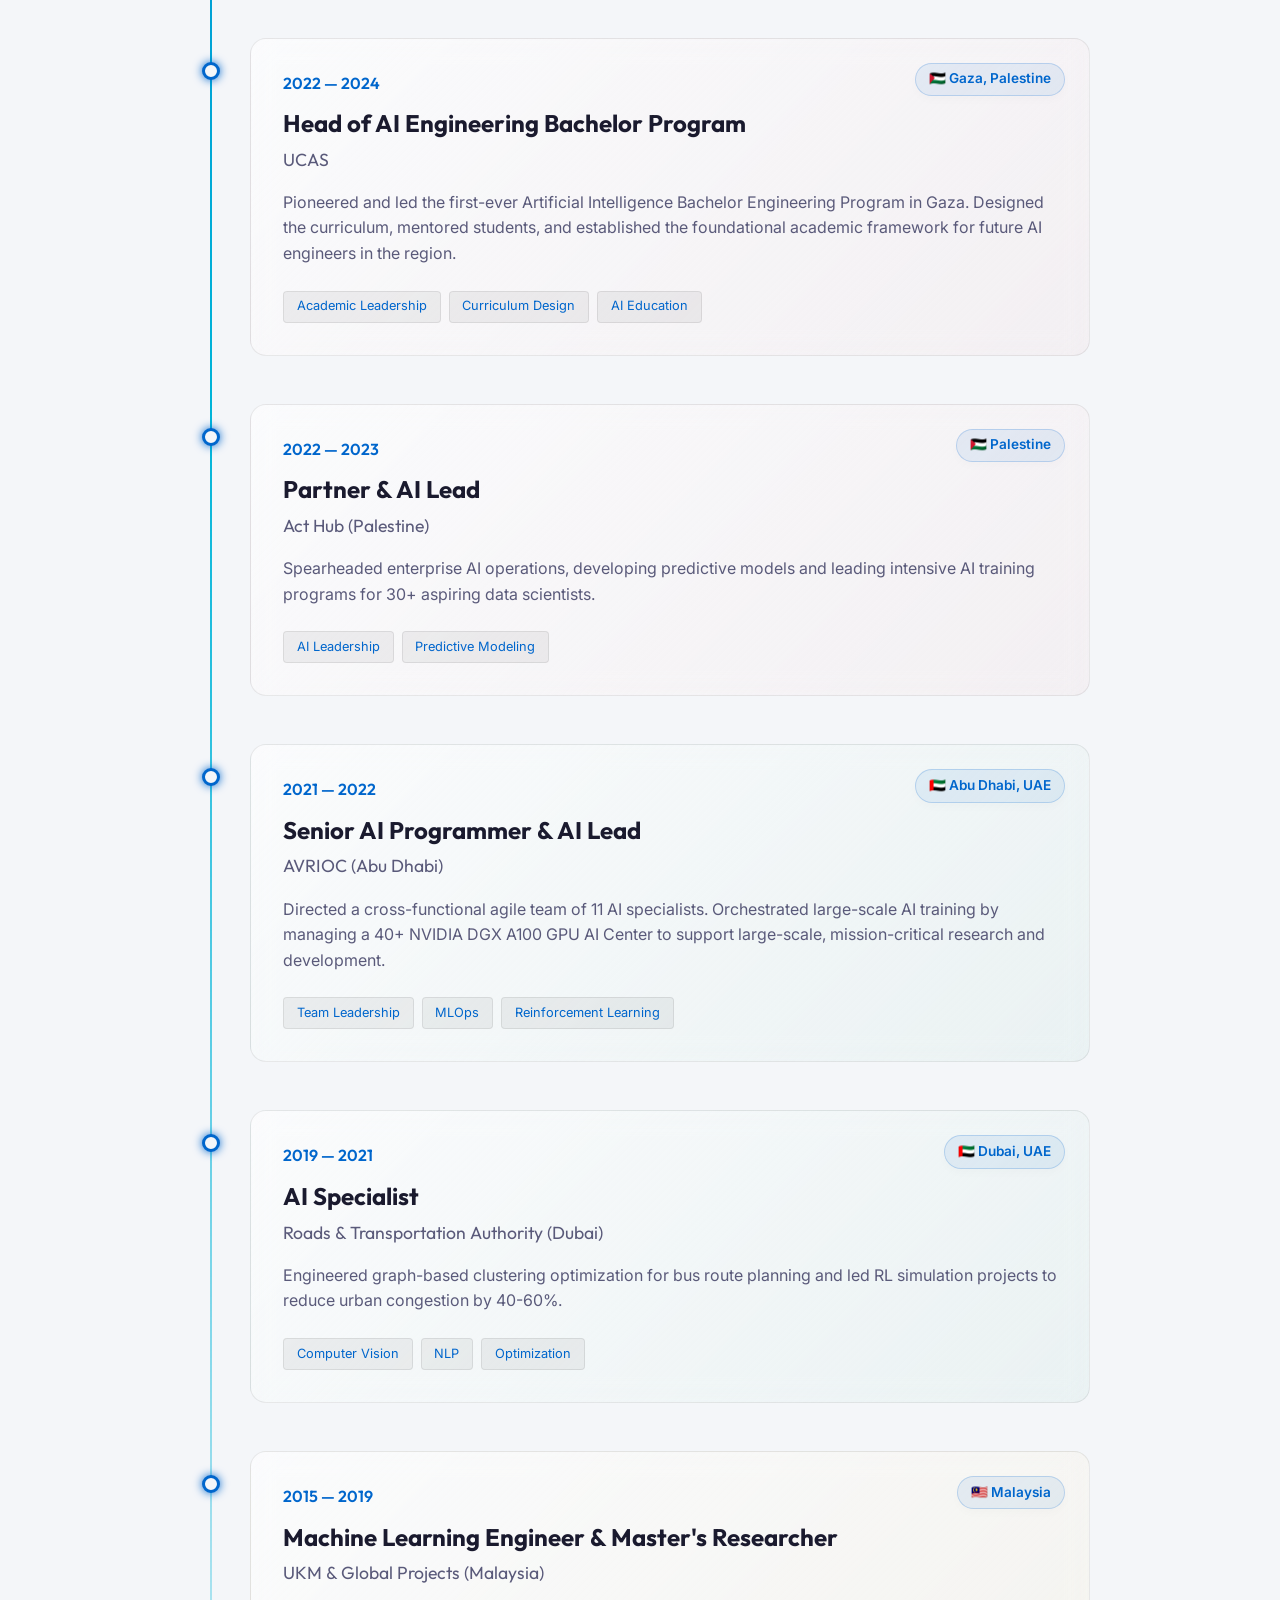
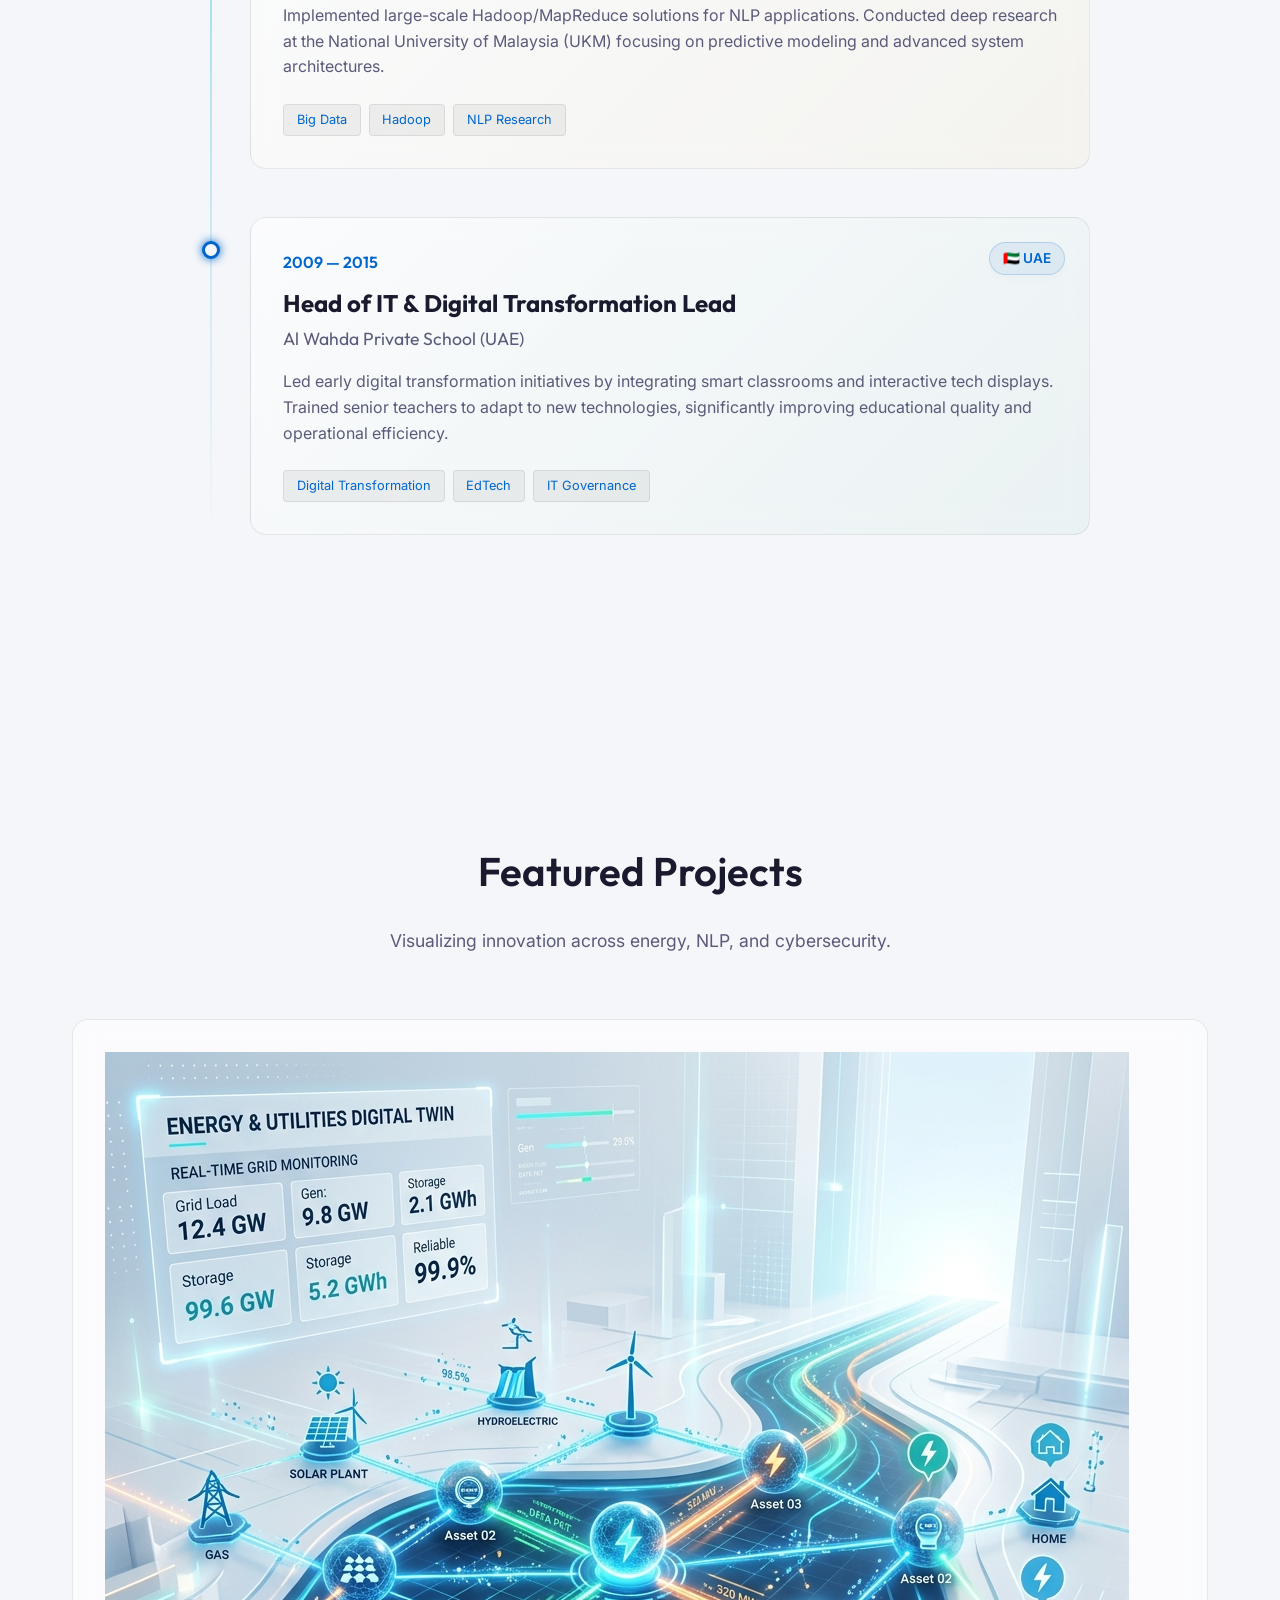
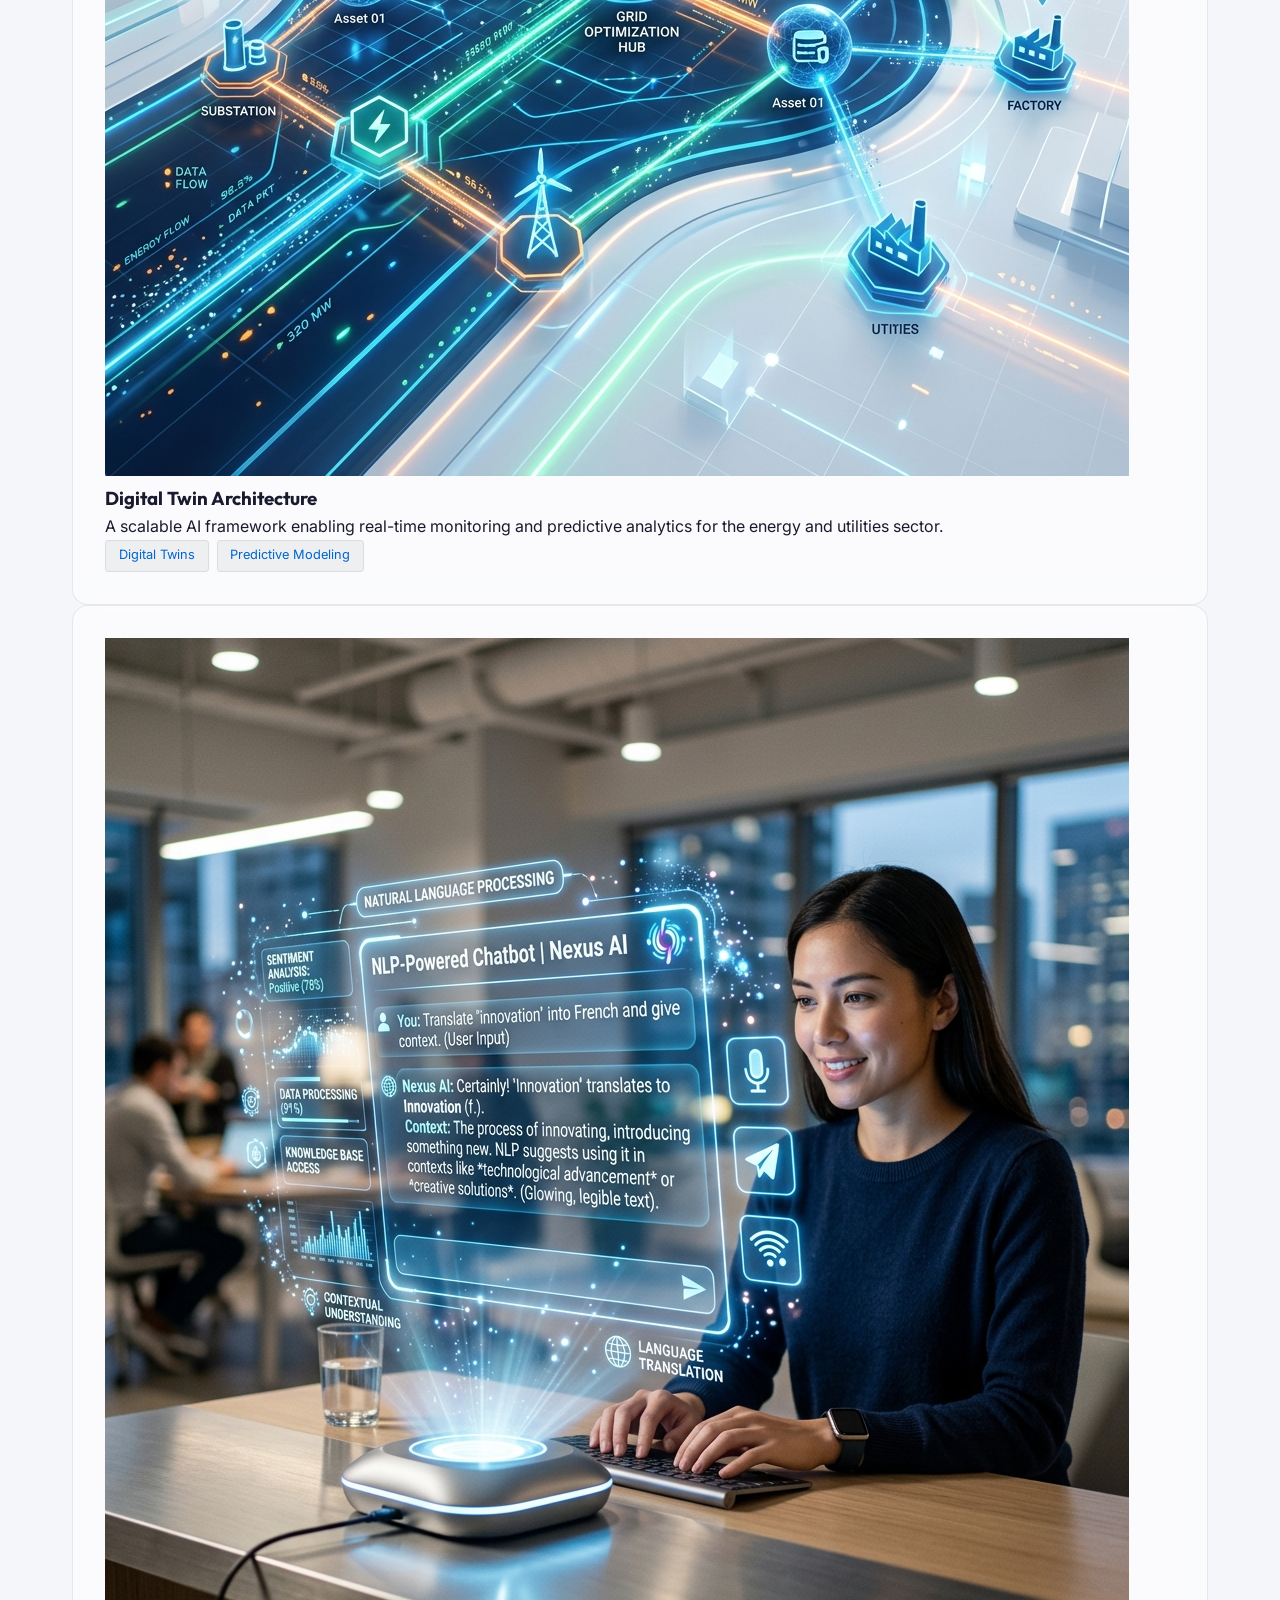
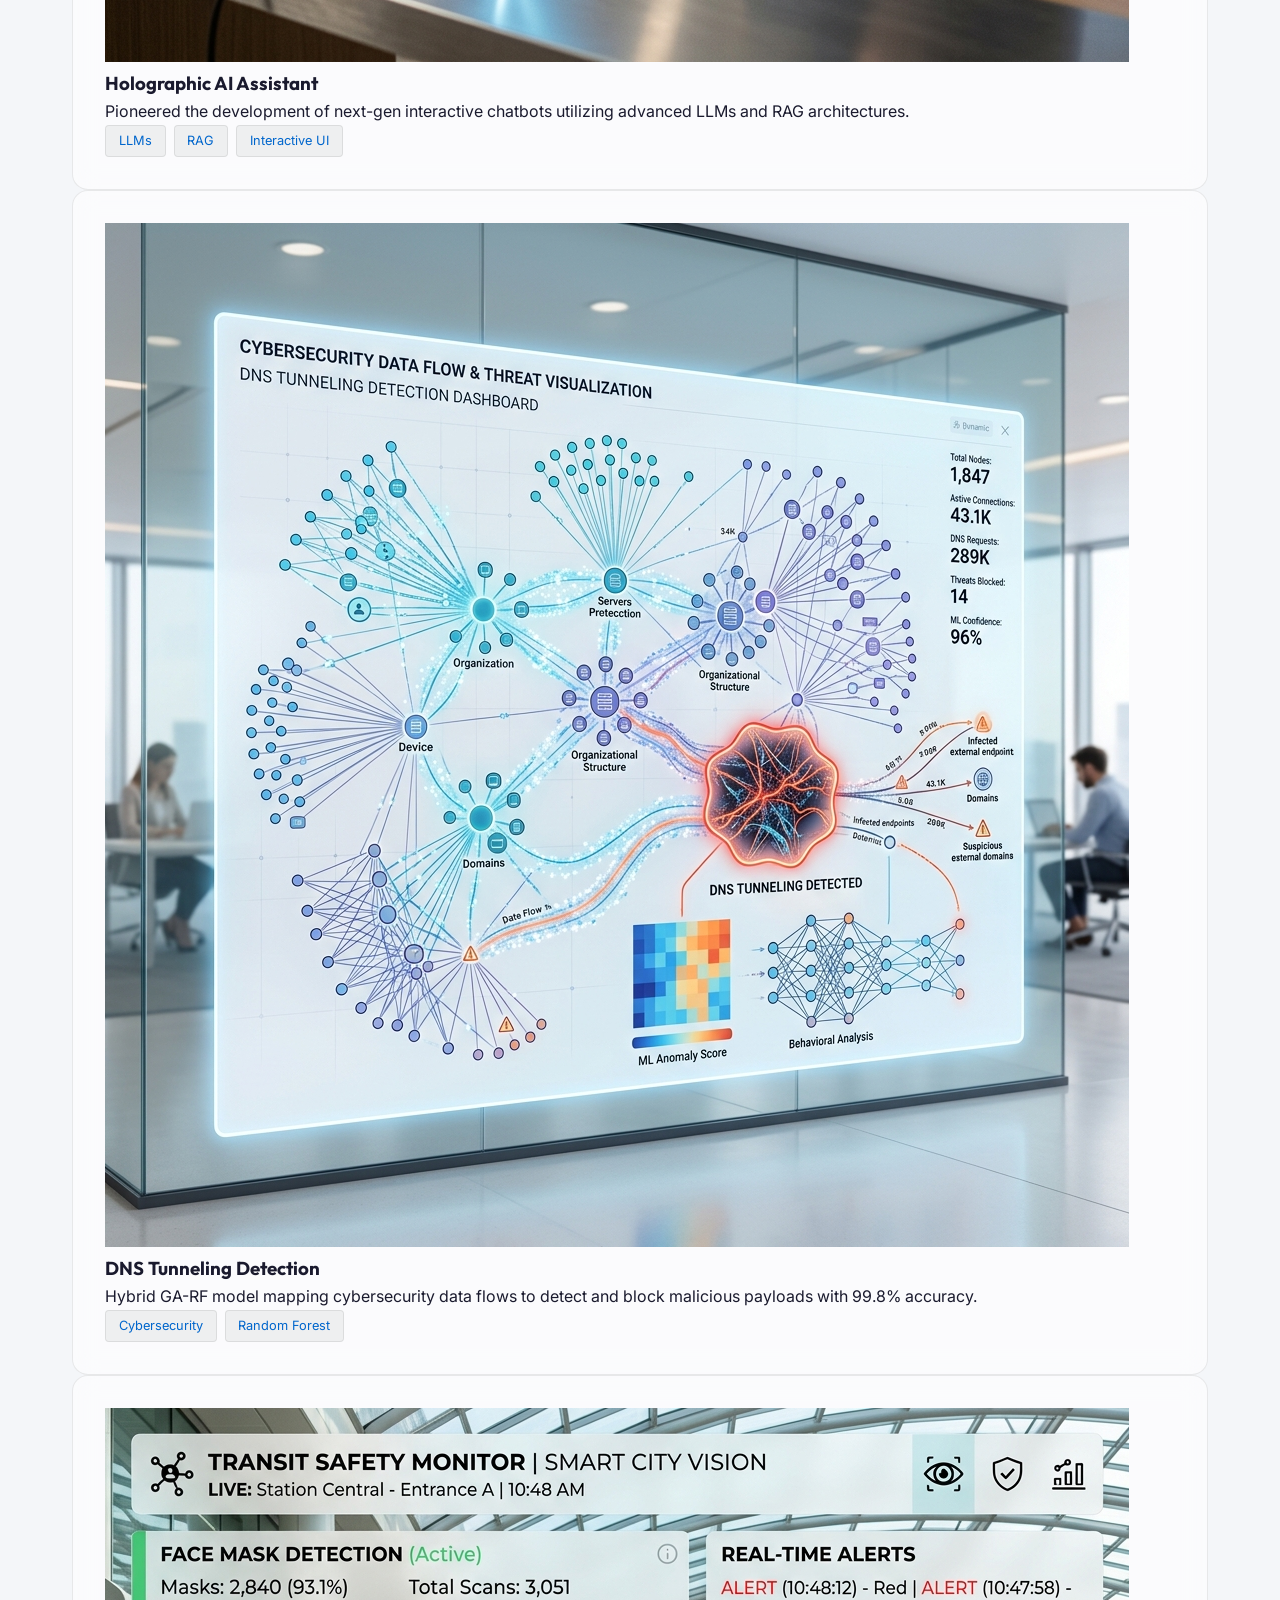
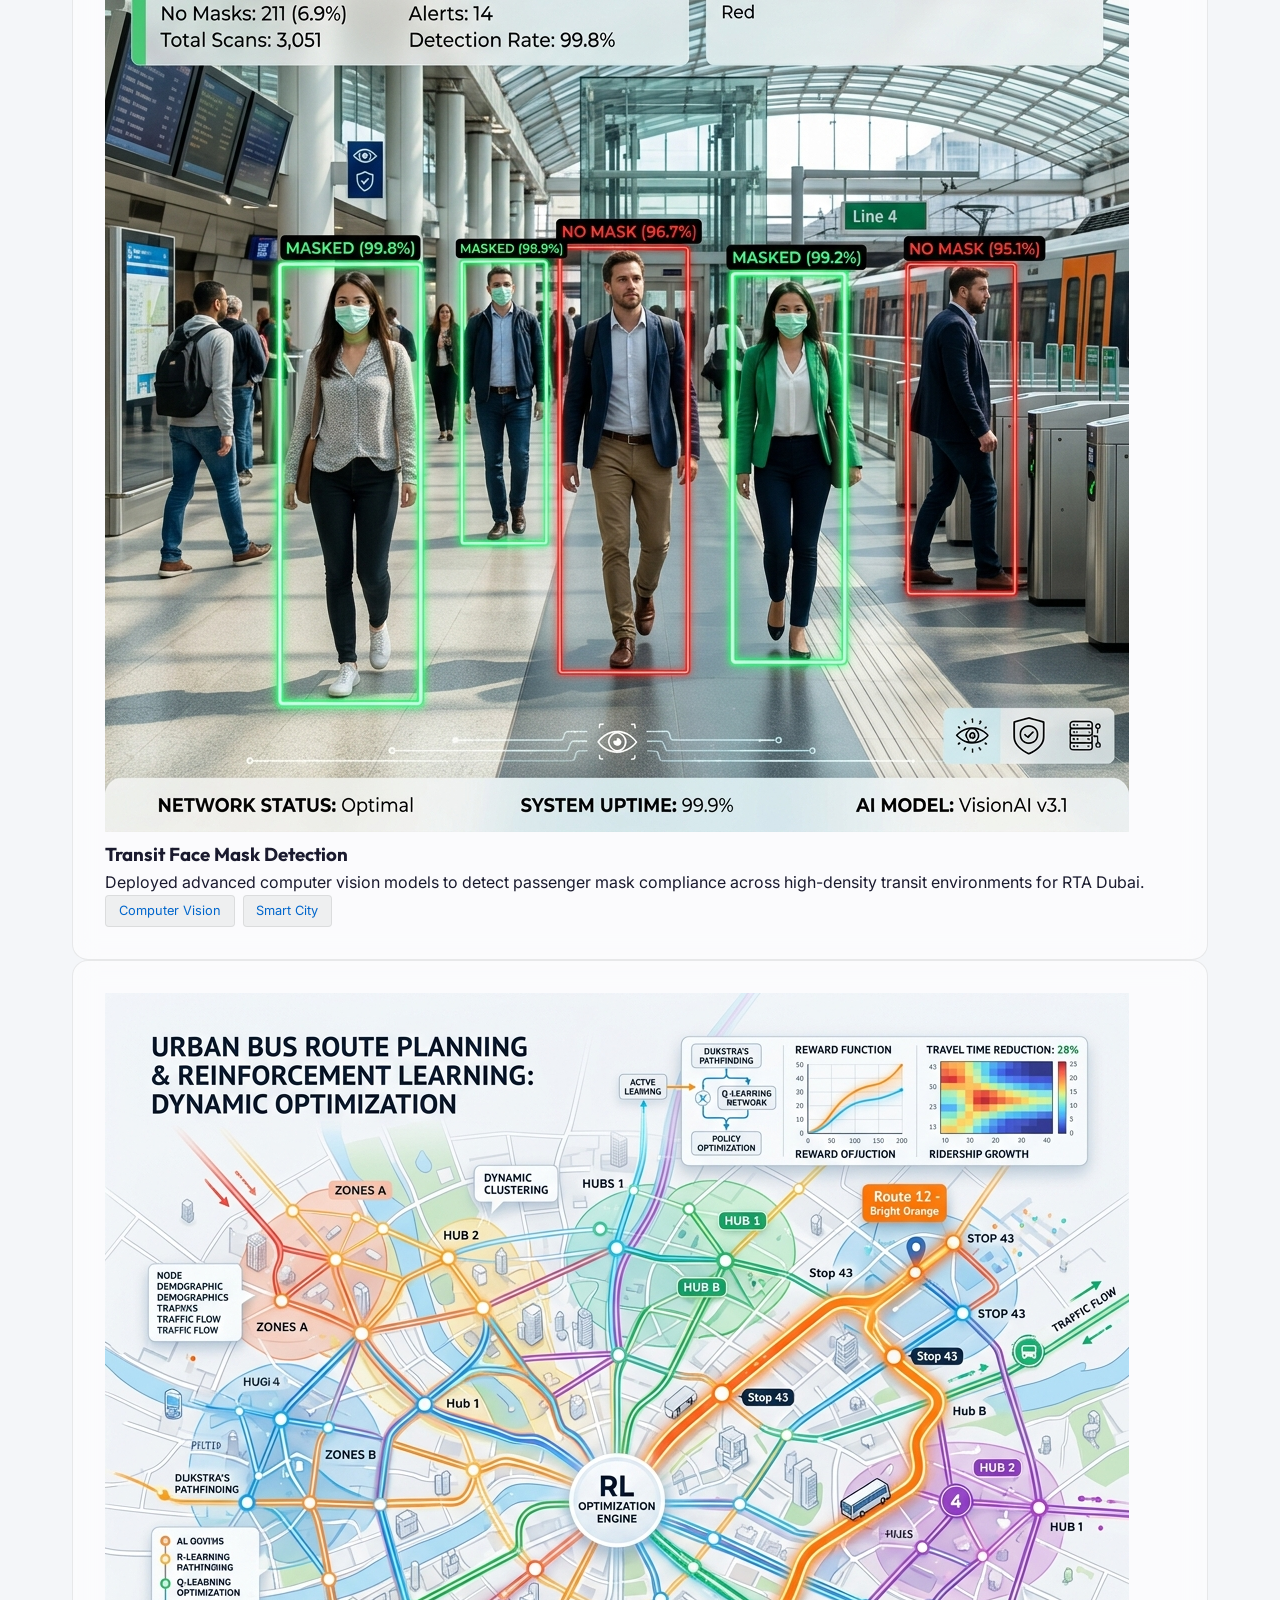
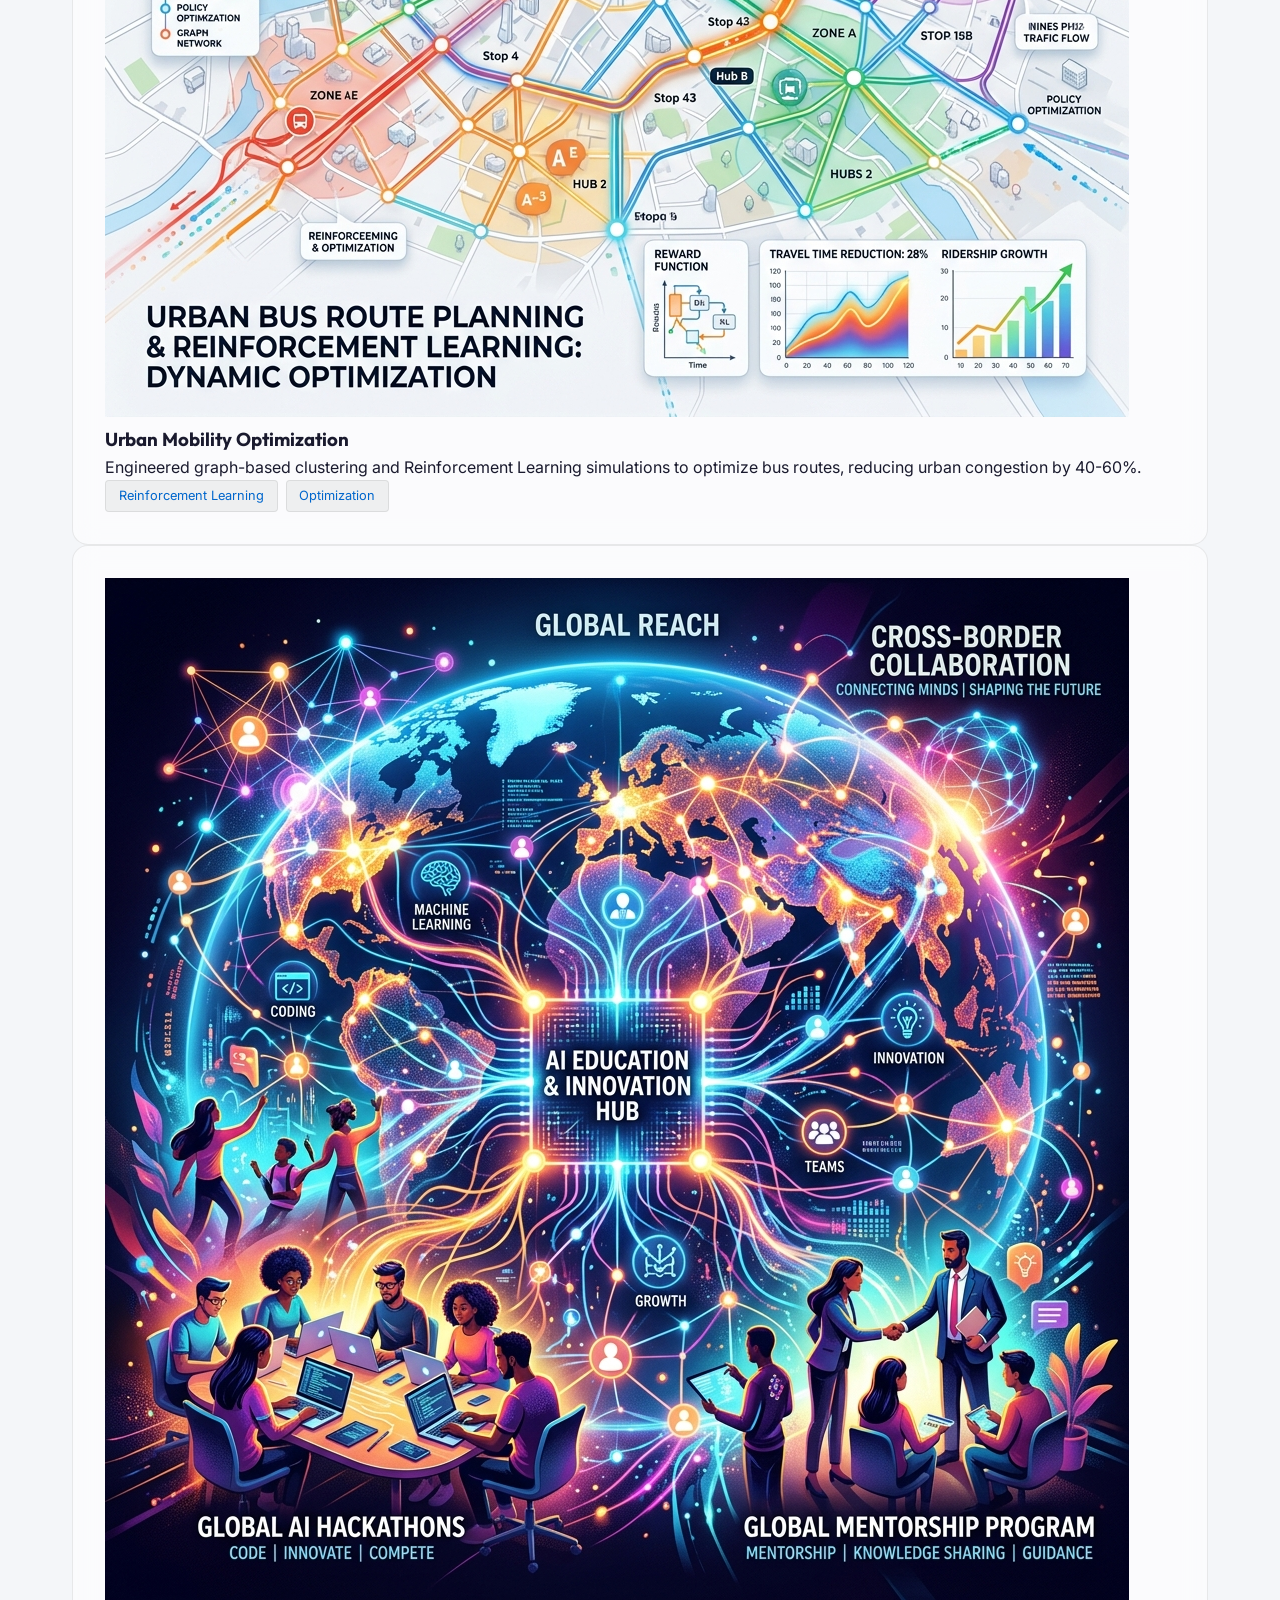
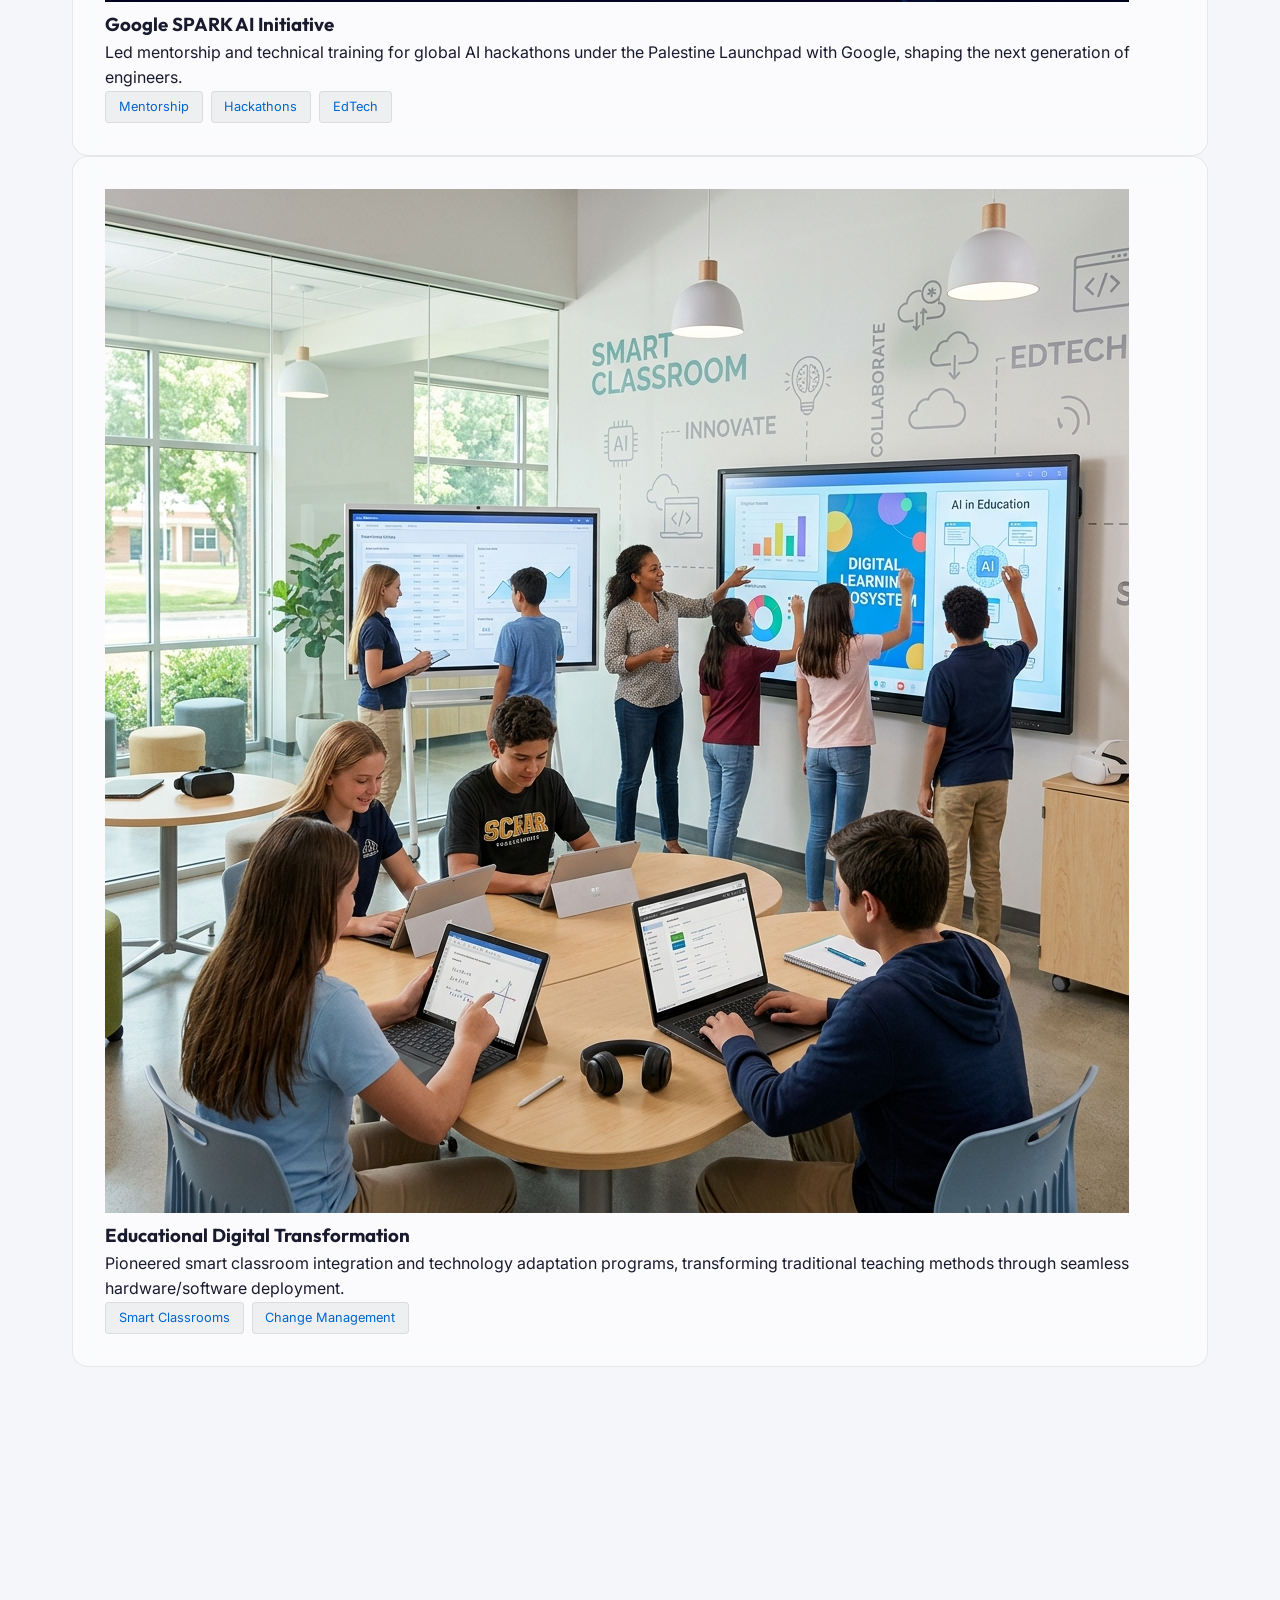
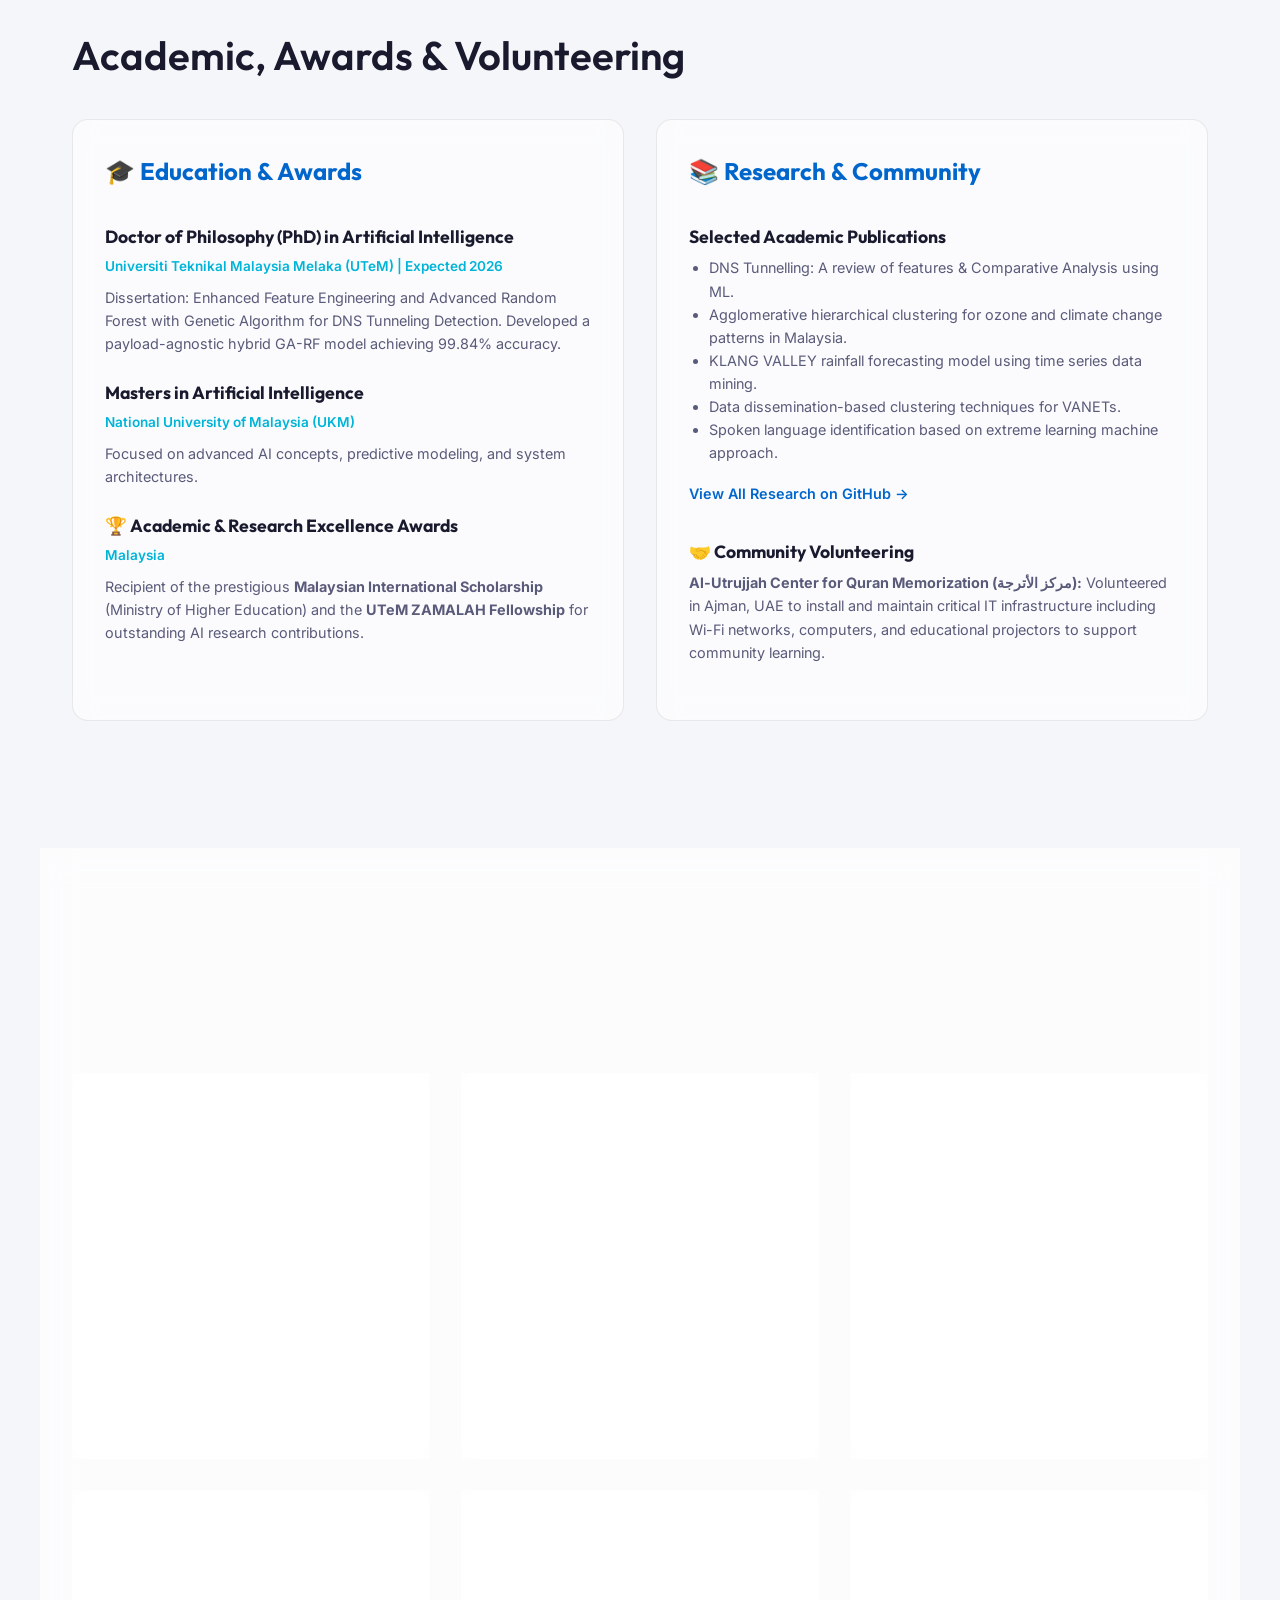
==== commit 0a6c2a76: "chore: refine wording to target enterprise AI positioning" ====
--- a/index.html
+++ b/index.html
@@ -41,7 +41,7 @@
             </div>
             <h1 class="glitch" data-text="Mahmoud Sammour">Mahmoud Sammour</h1>
             <h2>Strategic AI Architect & <span class="highlight">Executive Technology Lead</span></h2>
-            <p>16+ years bridging the gap between high-level C-suite vision and scalable technical execution. Proven leader in building enterprise-scale AI platforms, managing multi-million dollar research projects, and driving decision intelligence.</p>
+            <p>16+ years bridging the gap between high-level C-suite vision and scalable technical execution. Proven leader in building enterprise-scale AI platforms, directing large-scale enterprise AI initiatives, and delivering production-ready machine learning solutions that drive decision intelligence.</p>
             <div class="cta-group">
                 <a href="#chronicle" class="btn primary-btn">Explore My Journey</a>
                 <a href="https://github.com/MahmoudSamour" target="_blank" class="btn secondary-btn">GitHub Profile</a>
@@ -56,7 +56,7 @@
             </div>
             <div class="about-grid">
                 <div class="about-text">
-                    <p>I am an AI Specialist and Data Science Manager dedicated to designing and operationalizing production-grade AI systems. My expertise lies in translating complex organizational challenges into scalable, high-performance data architectures.</p>
+                    <p>I am an AI Specialist and Data Science Manager dedicated to designing and operationalizing production-grade AI systems. My expertise lies in architecting scalable, high-performance machine learning solutions that solve complex enterprise challenges and deliver measurable impact.</p>
                     <p>From spearheading enterprise digital twins to managing a 40 DGX A100 AI center and leading cross-functional teams of specialized AI engineers, I deliver strategic value through technology.</p>
                 </div>
                 <div class="stats-grid">
@@ -197,7 +197,7 @@
                         <span class="timeline-date">2021 — 2022</span>
                         <h3>Senior AI Programmer & AI Lead</h3>
                         <h4>AVRIOC (Abu Dhabi)</h4>
-                        <p>Directed a cross-functional agile team of 11 AI specialists. Orchestrated large-scale AI training by managing a 40+ NVIDIA DGX A100 GPU AI Center for confidential multi-million dollar R&D initiatives.</p>
+                        <p>Directed a cross-functional agile team of 11 AI specialists. Orchestrated large-scale AI training by managing a 40+ NVIDIA DGX A100 GPU AI Center to support large-scale, mission-critical research and development.</p>
                         <div class="tags">
                             <span>Team Leadership</span>
                             <span>MLOps</span>
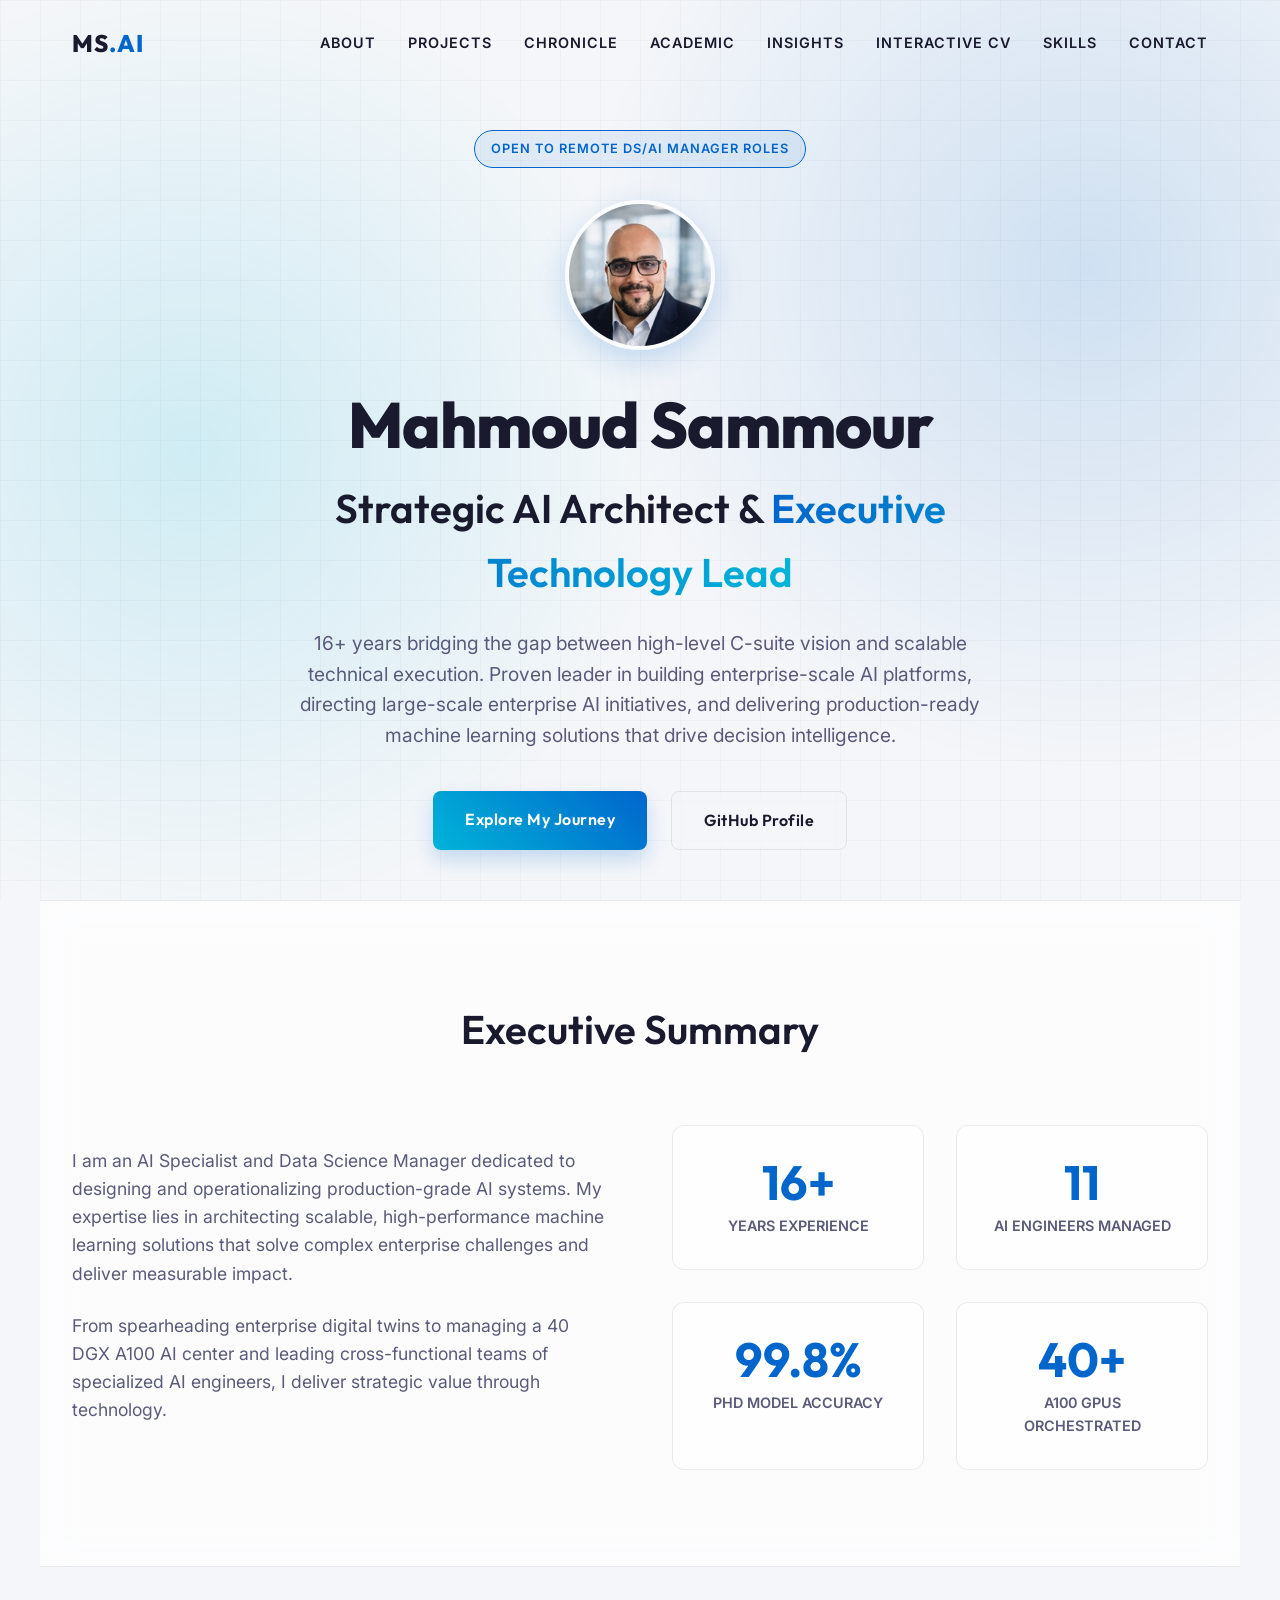
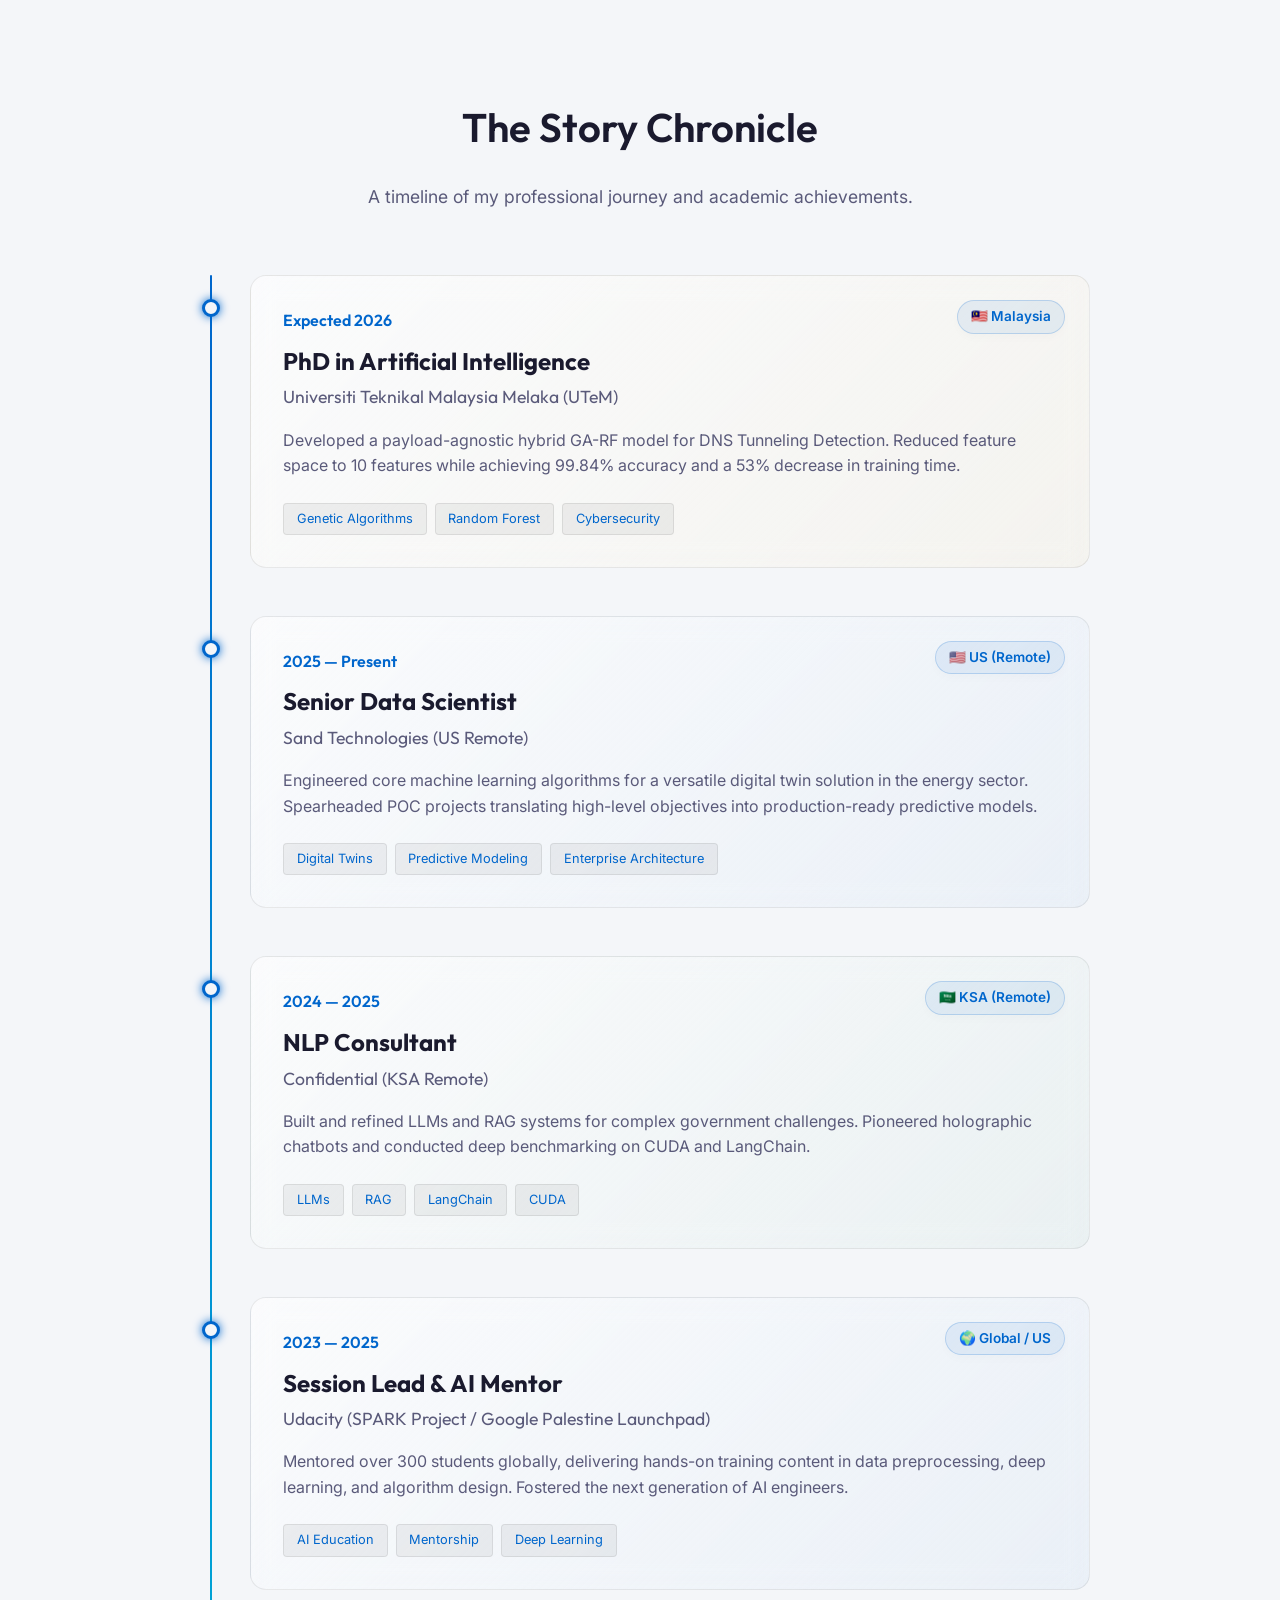
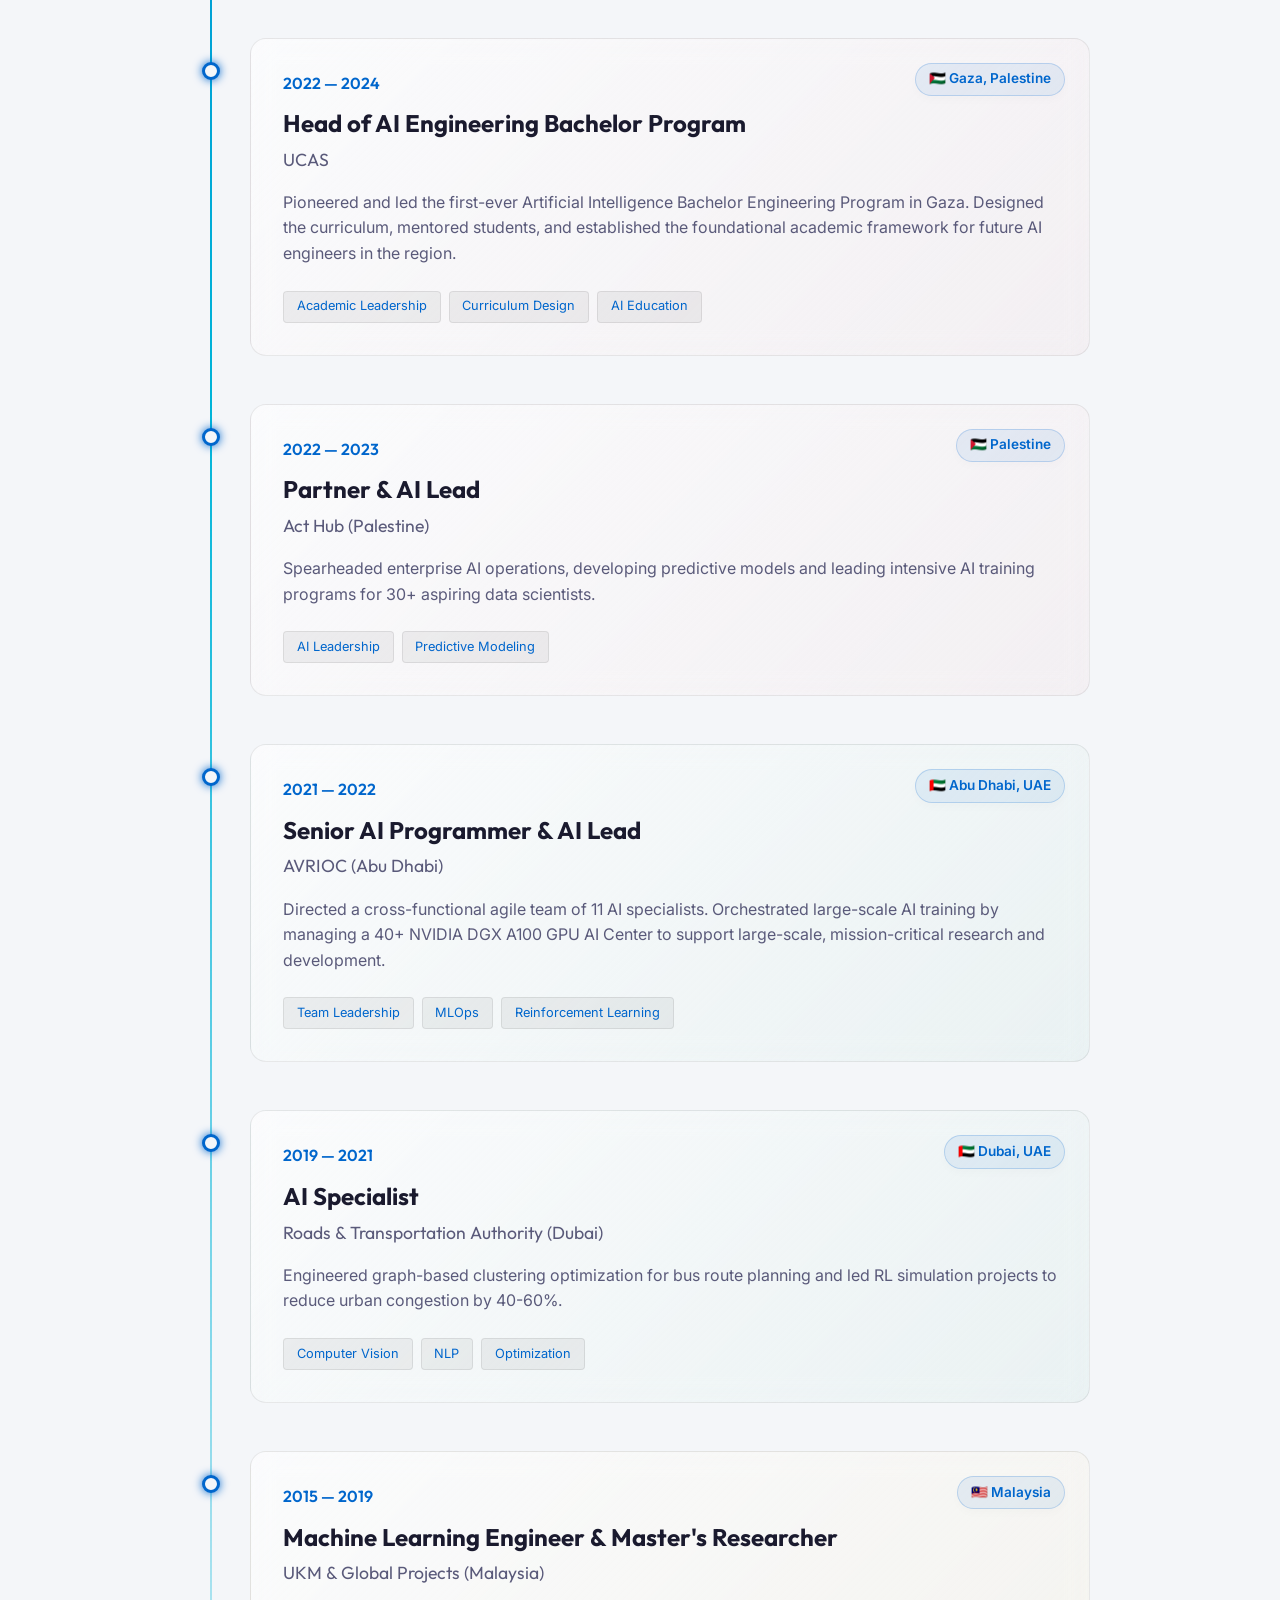
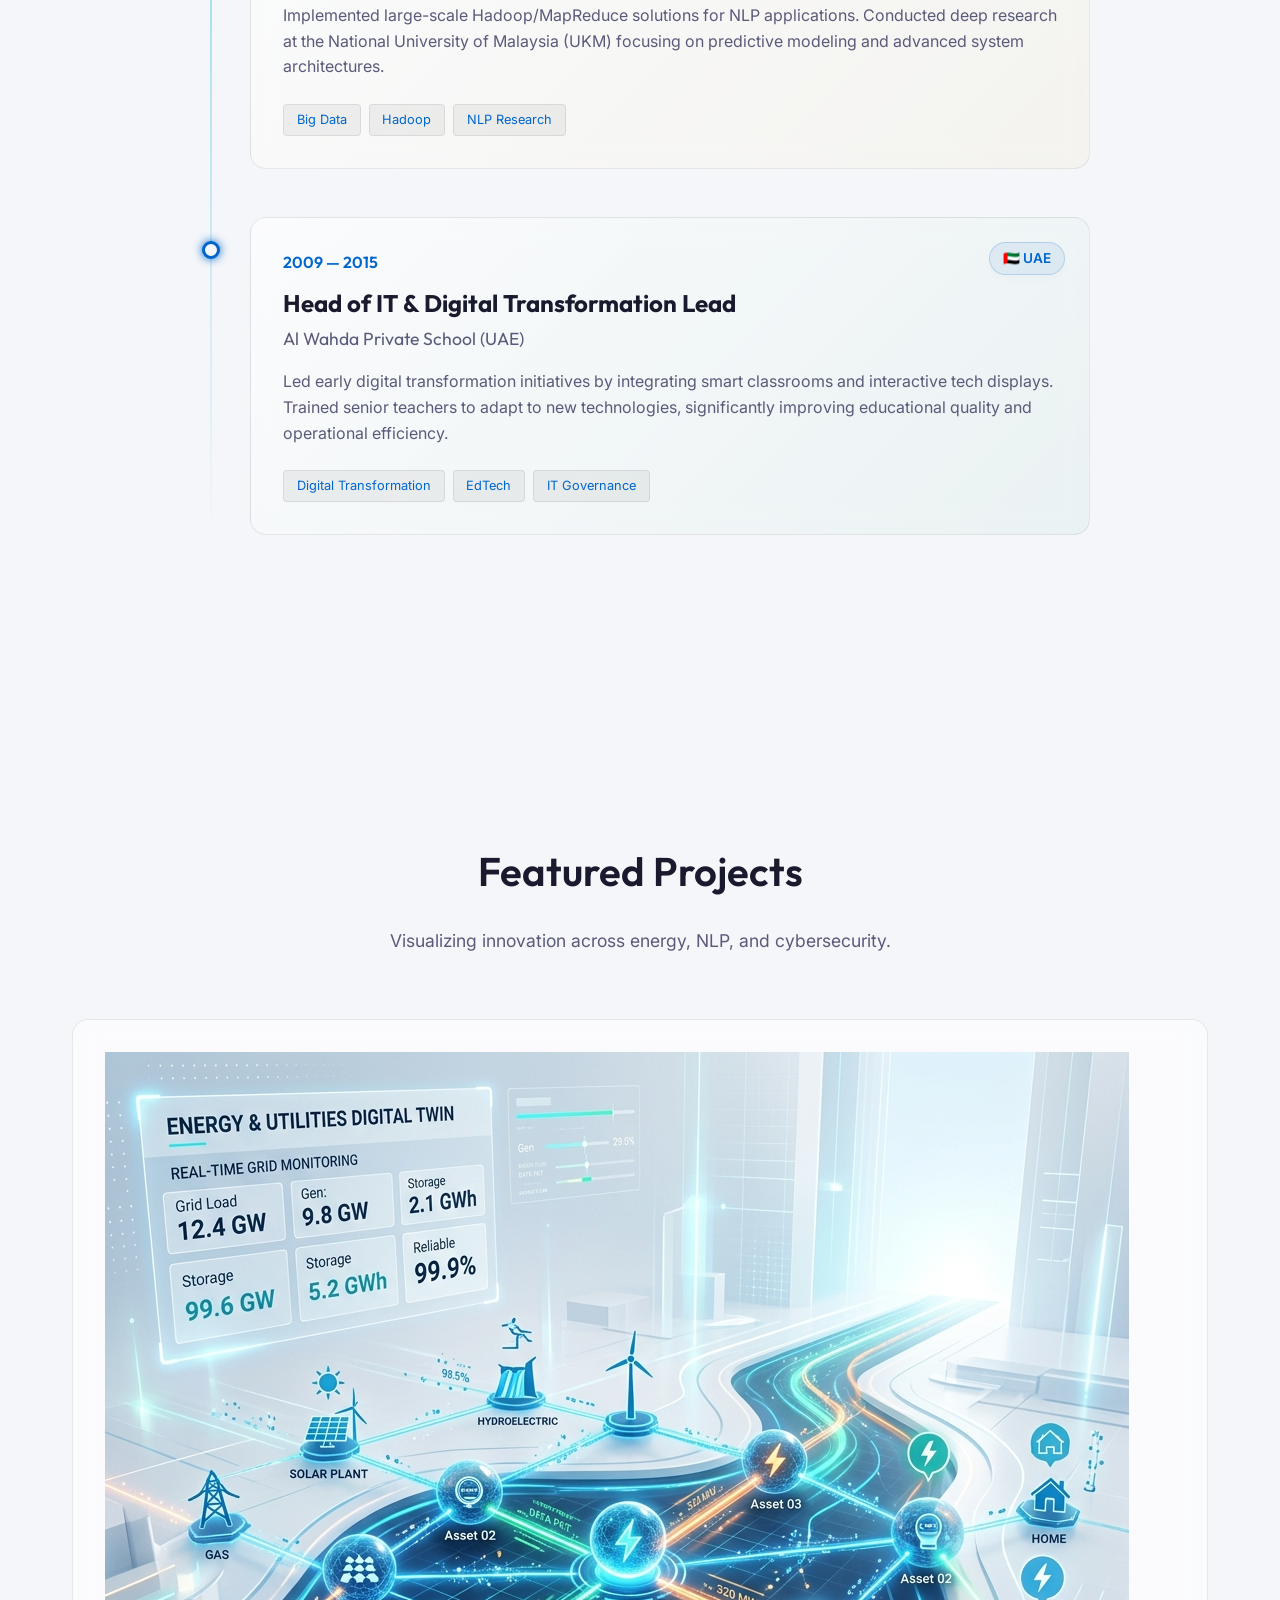
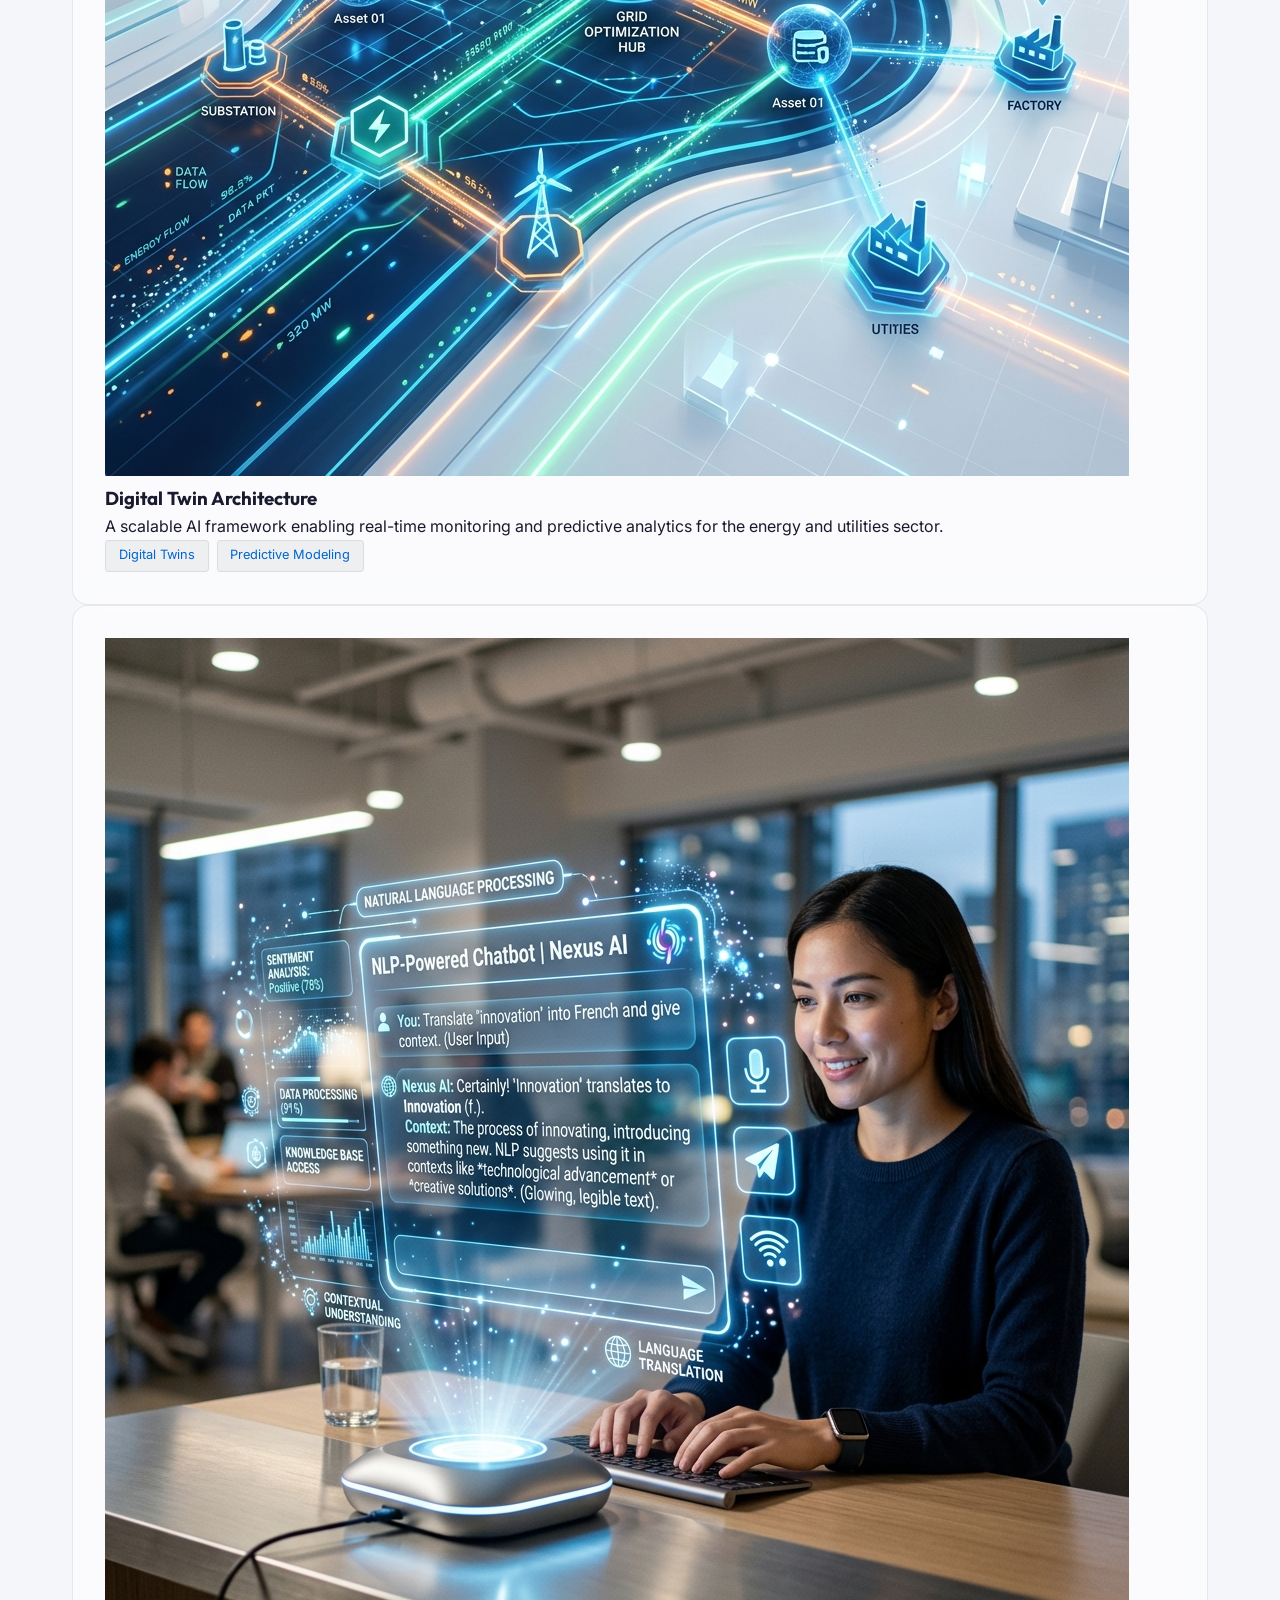
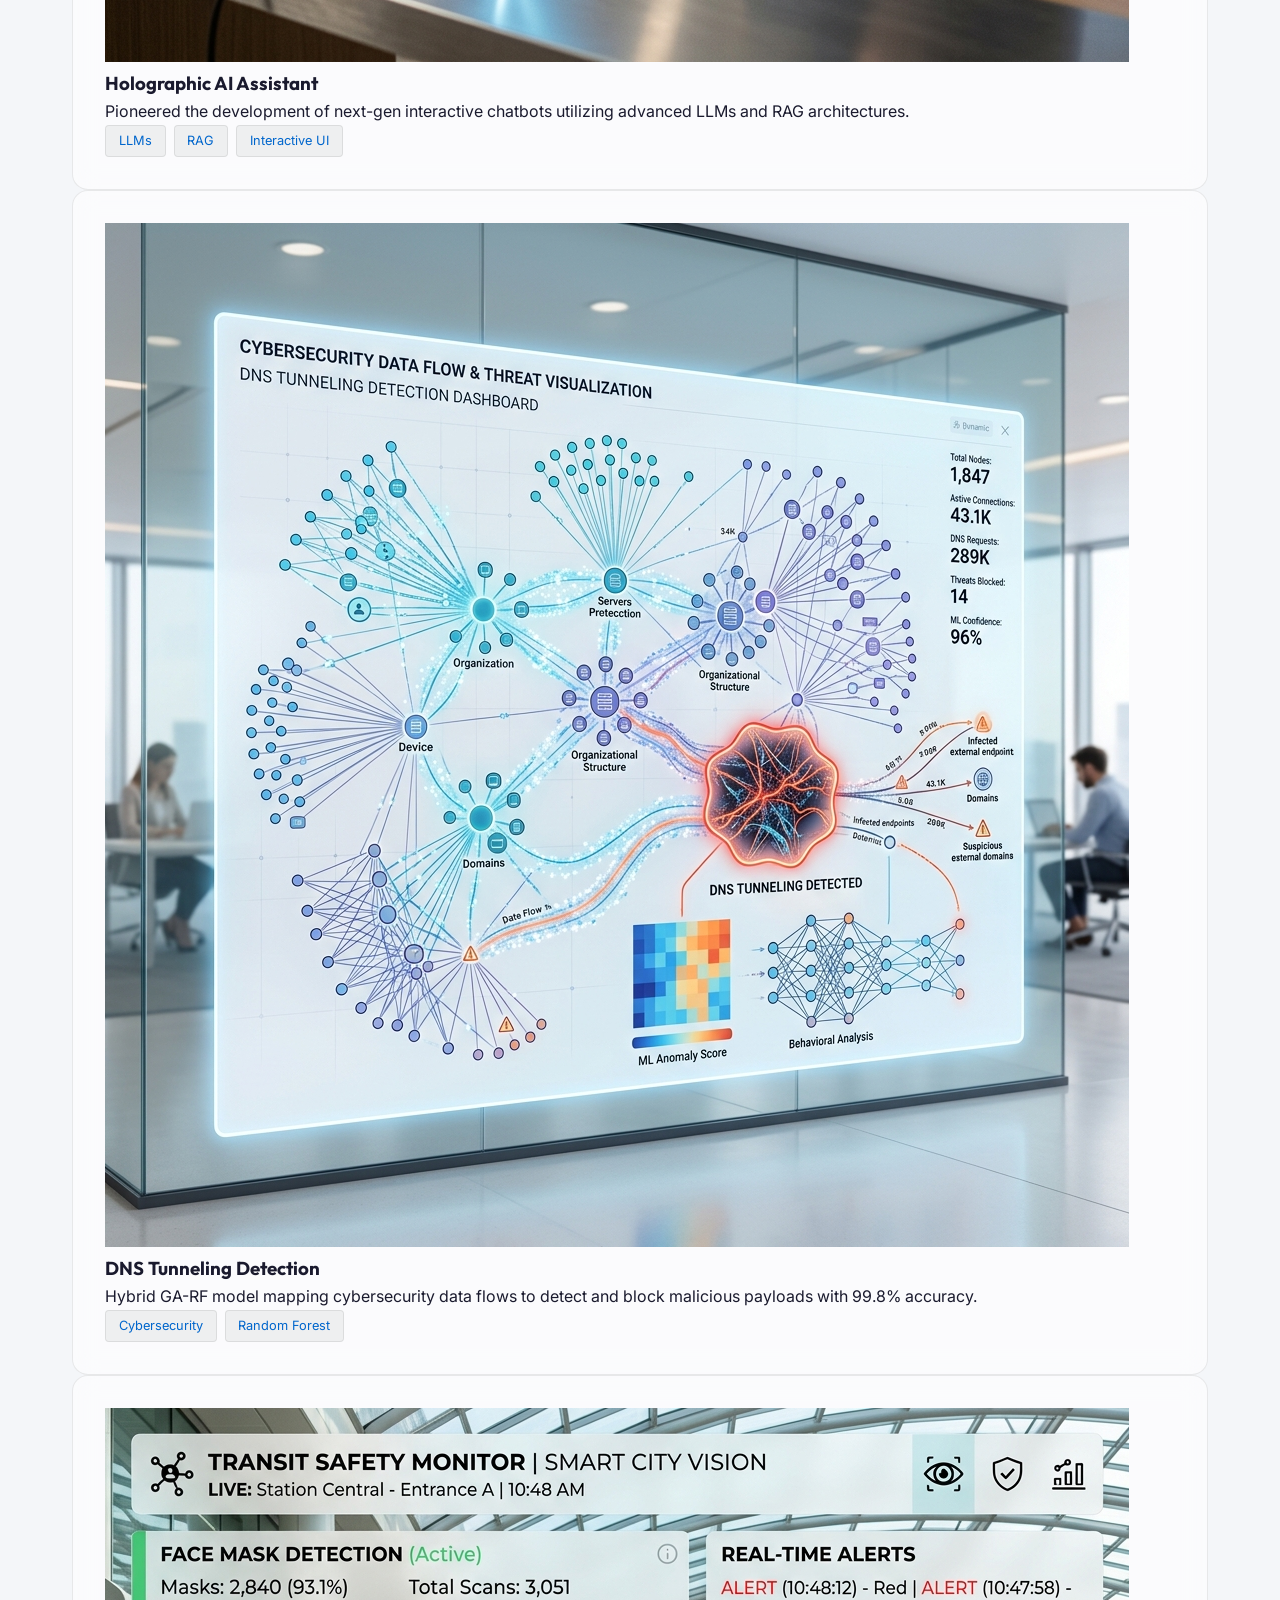
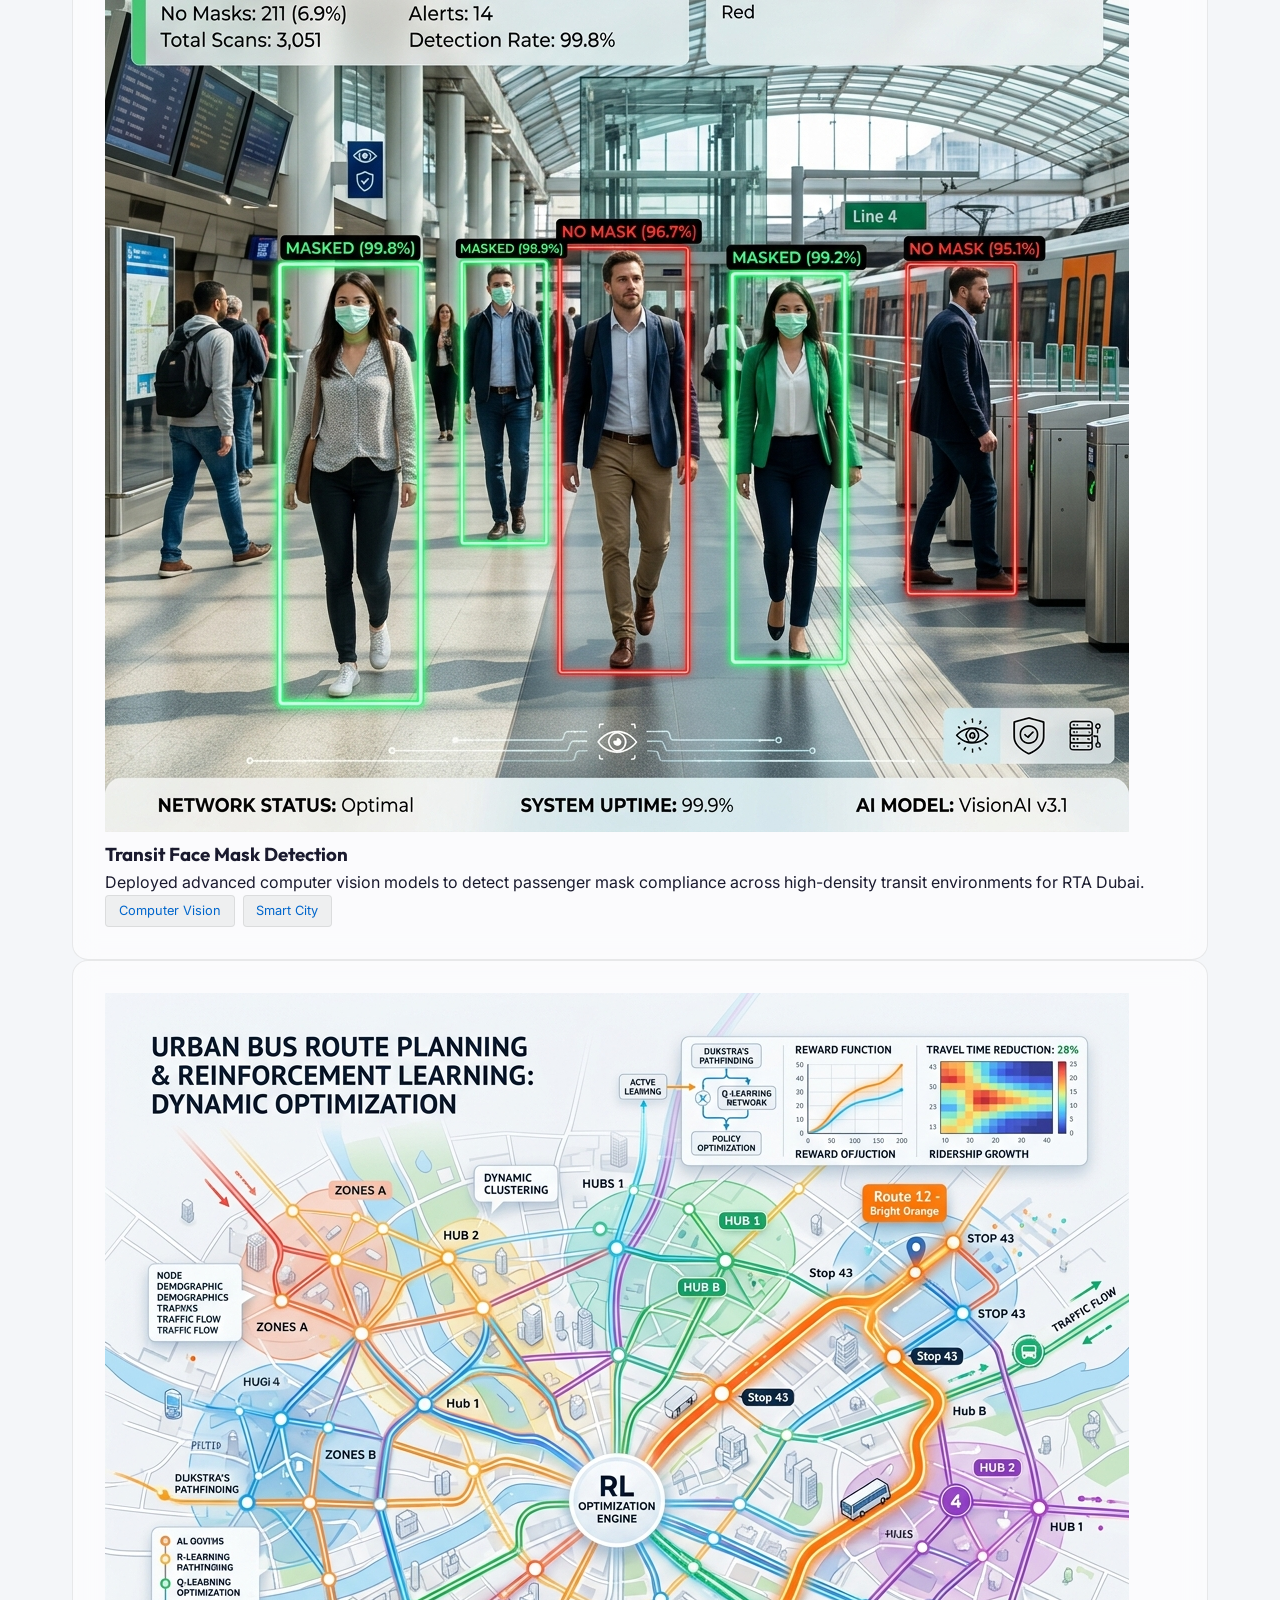
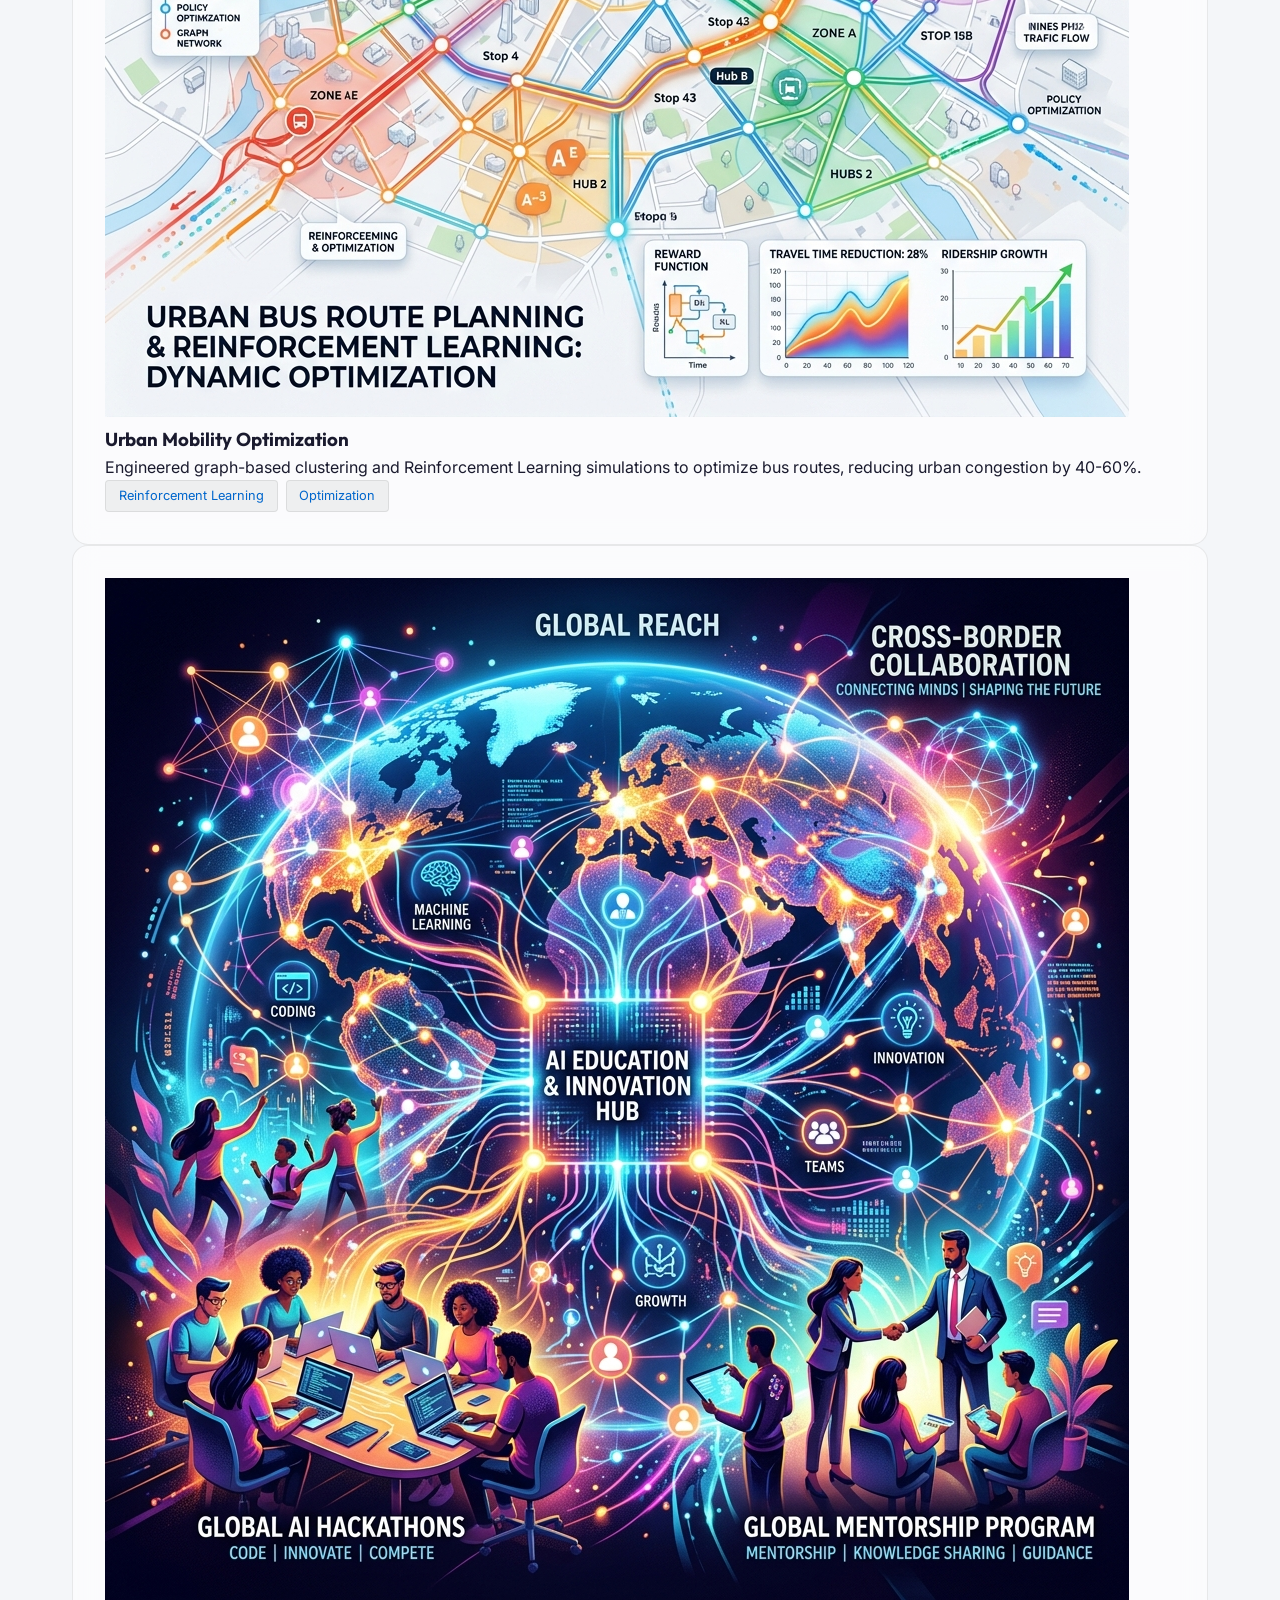
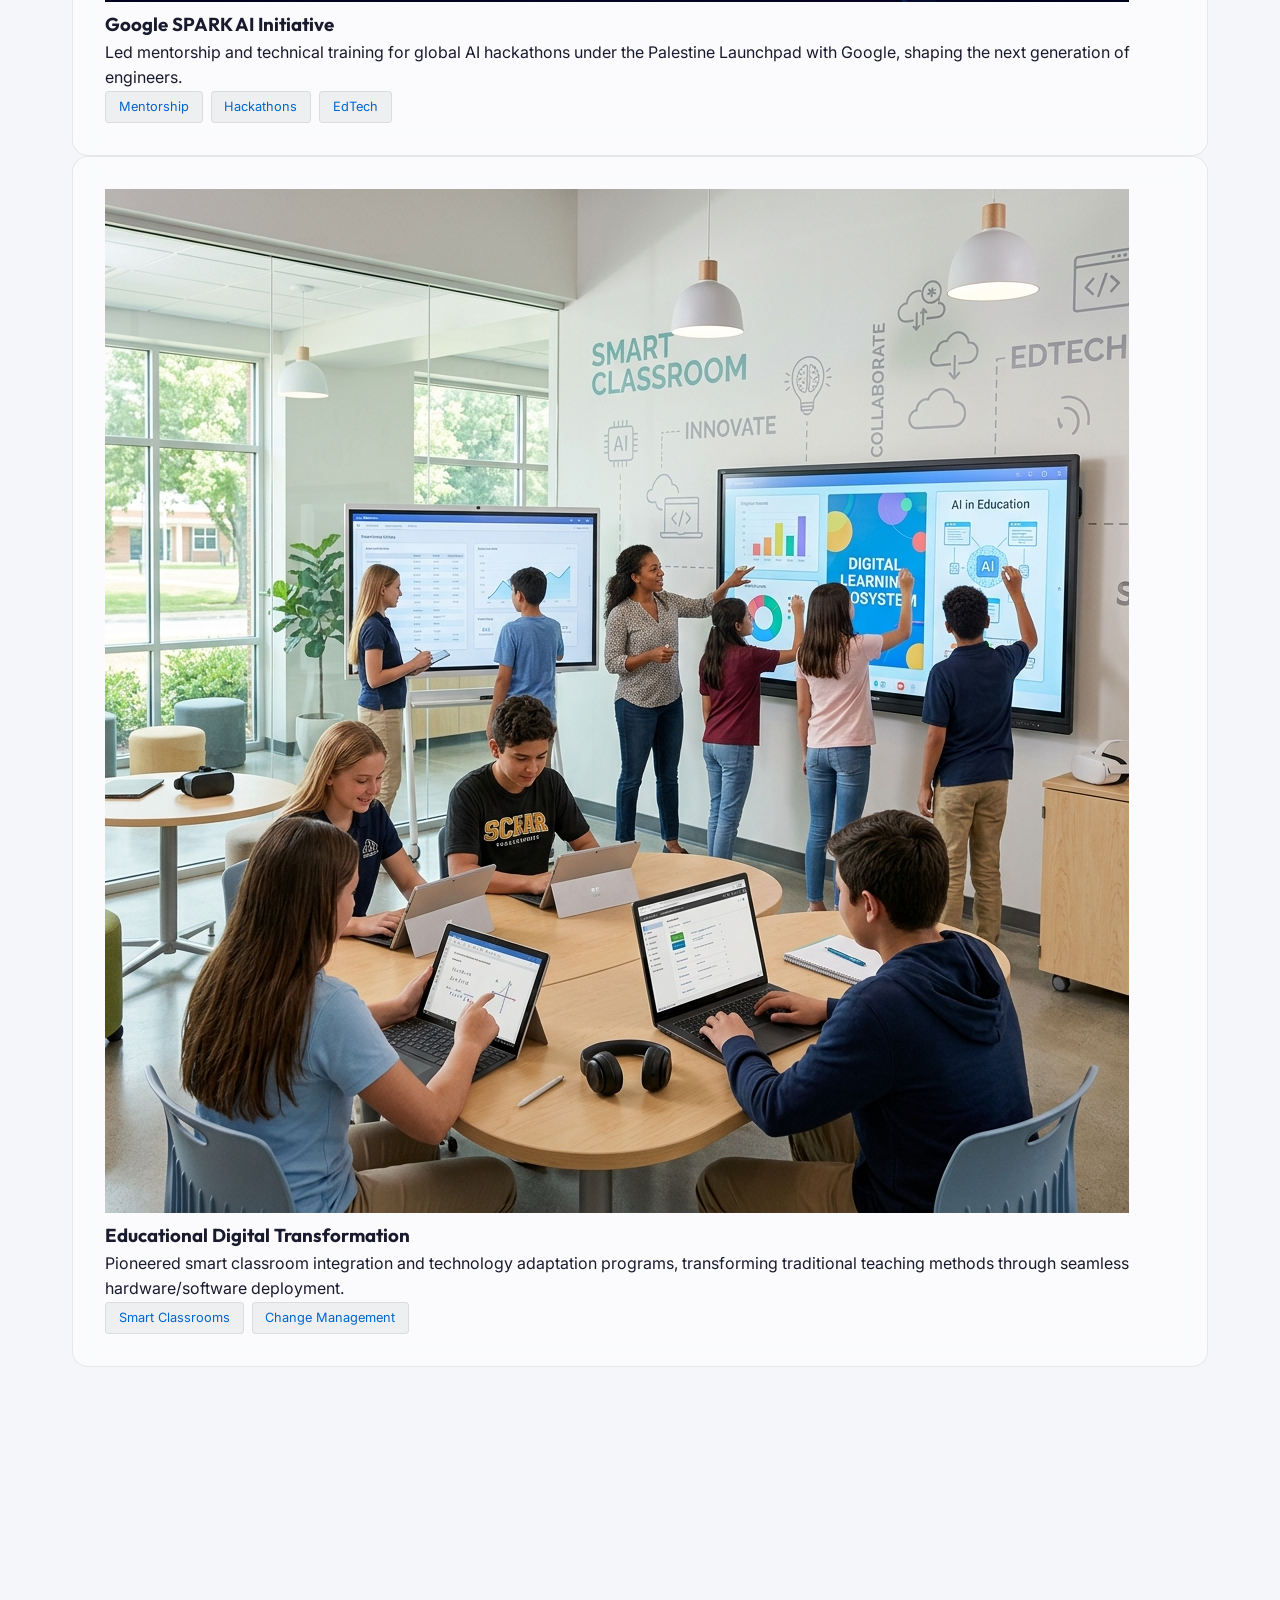
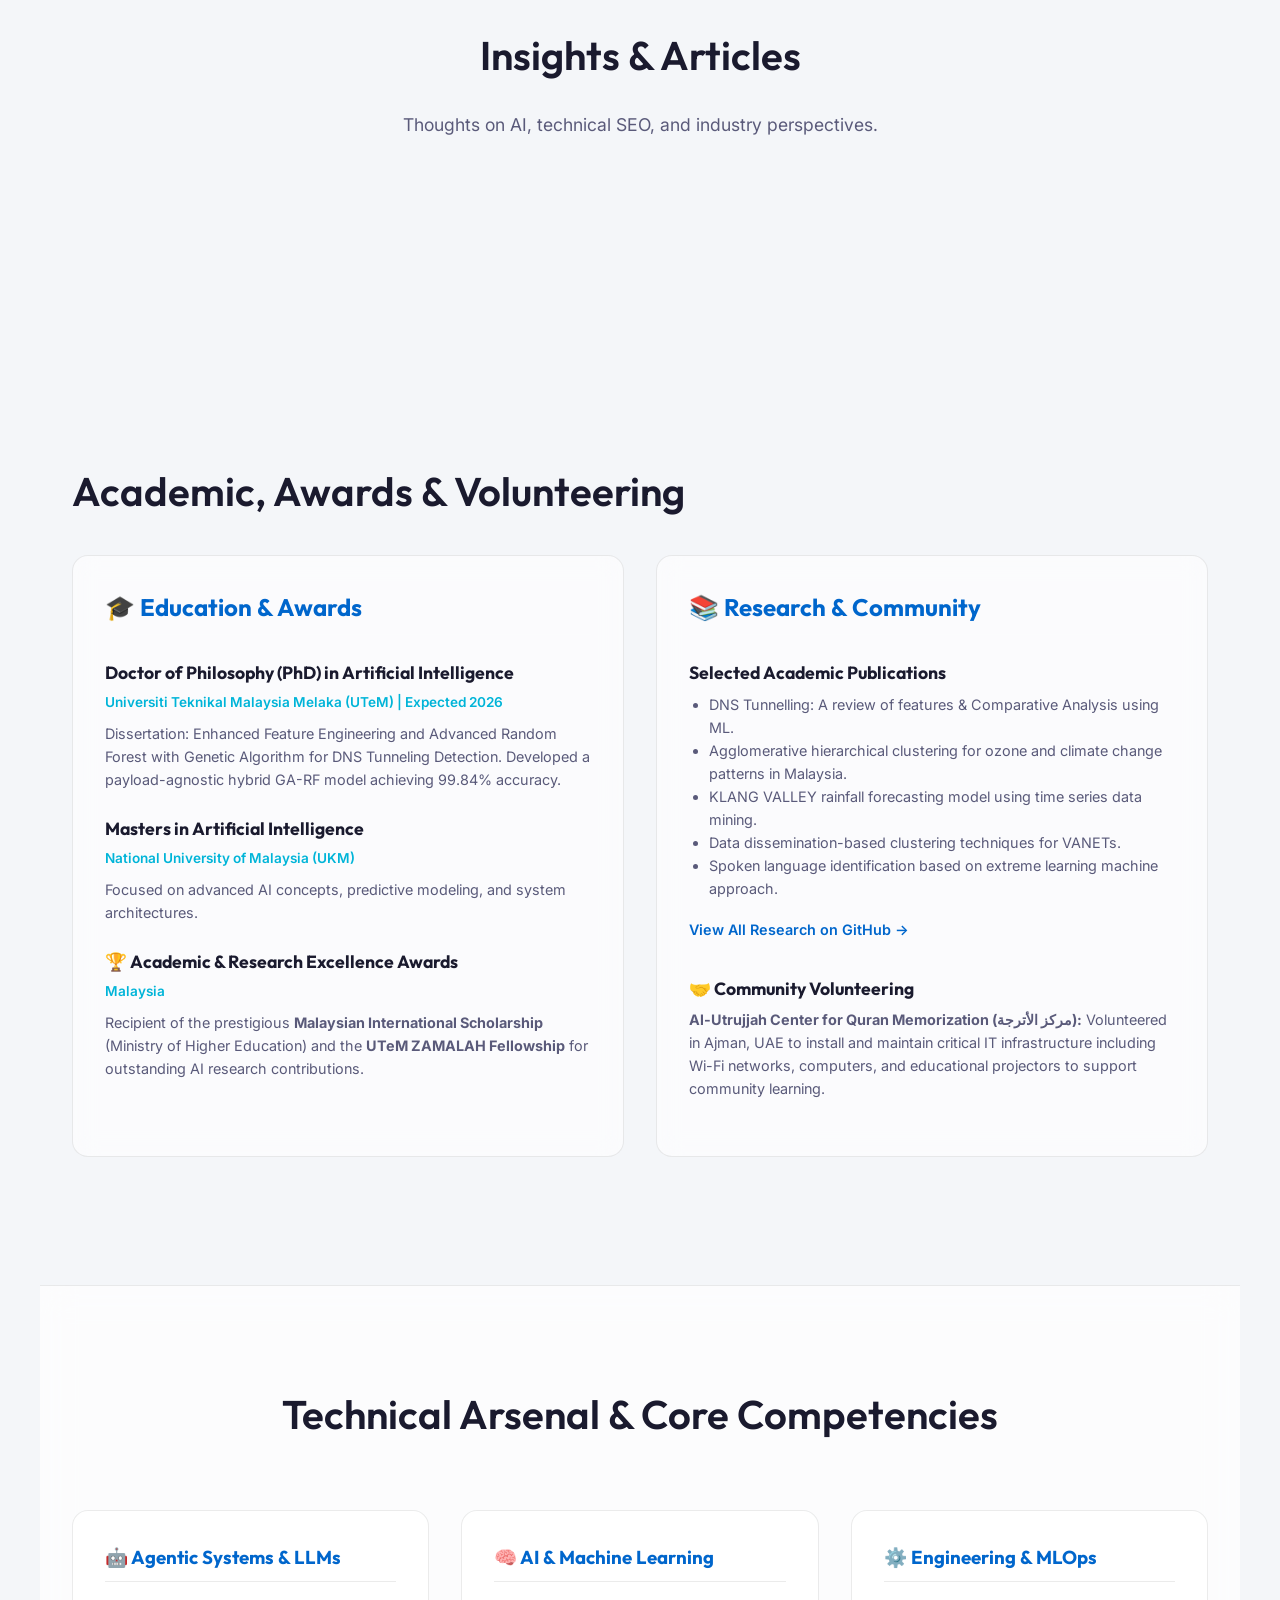
==== commit a6b6bd2f: "feat: add Insights section and timeline sub-items" ====
--- a/index.html
+++ b/index.html
@@ -26,6 +26,7 @@
                 <li><a href="#projects">Projects</a></li>
                 <li><a href="#chronicle">Chronicle</a></li>
                 <li><a href="#academic">Academic</a></li>
+                <li><a href="#insights">Insights</a></li>
                 <li><a href="cv.html">Interactive CV</a></li>
                 <li><a href="#skills">Skills</a></li>
                 <li><a href="#contact">Contact</a></li>
@@ -354,6 +355,17 @@
             </div>
         </section>
 
+        <!-- Insights & Articles Section -->
+        <section id="insights" class="reveal">
+            <div class="section-header">
+                <h2>Insights & Articles</h2>
+                <p>Thoughts on AI, technical SEO, and industry perspectives.</p>
+            </div>
+            
+            <div class="projects-grid" id="insights-grid">
+                <!-- Social posts and articles will be populated here -->
+            </div>
+        </section>
         
         <!-- Academic & Publications Section -->
         <section id="academic" class="section">
--- a/styles.css
+++ b/styles.css
@@ -403,6 +403,26 @@
     margin-bottom: 1.5rem;
 }
 
+.timeline-sub-item {
+    margin-top: 1rem;
+    padding: 1rem 1.5rem;
+    background: rgba(0, 0, 0, 0.03);
+    border-left: 3px solid var(--accent-secondary);
+    border-radius: 0 8px 8px 0;
+}
+
+.timeline-sub-item h5 {
+    font-size: 1.1rem;
+    color: var(--accent-primary);
+    margin-bottom: 0.3rem;
+    font-family: var(--font-heading);
+}
+
+.timeline-sub-item p {
+    margin-bottom: 0;
+    font-size: 0.95rem;
+}
+
 /* Location Badges & Regional Highlights */
 .location-badge {
     position: absolute;
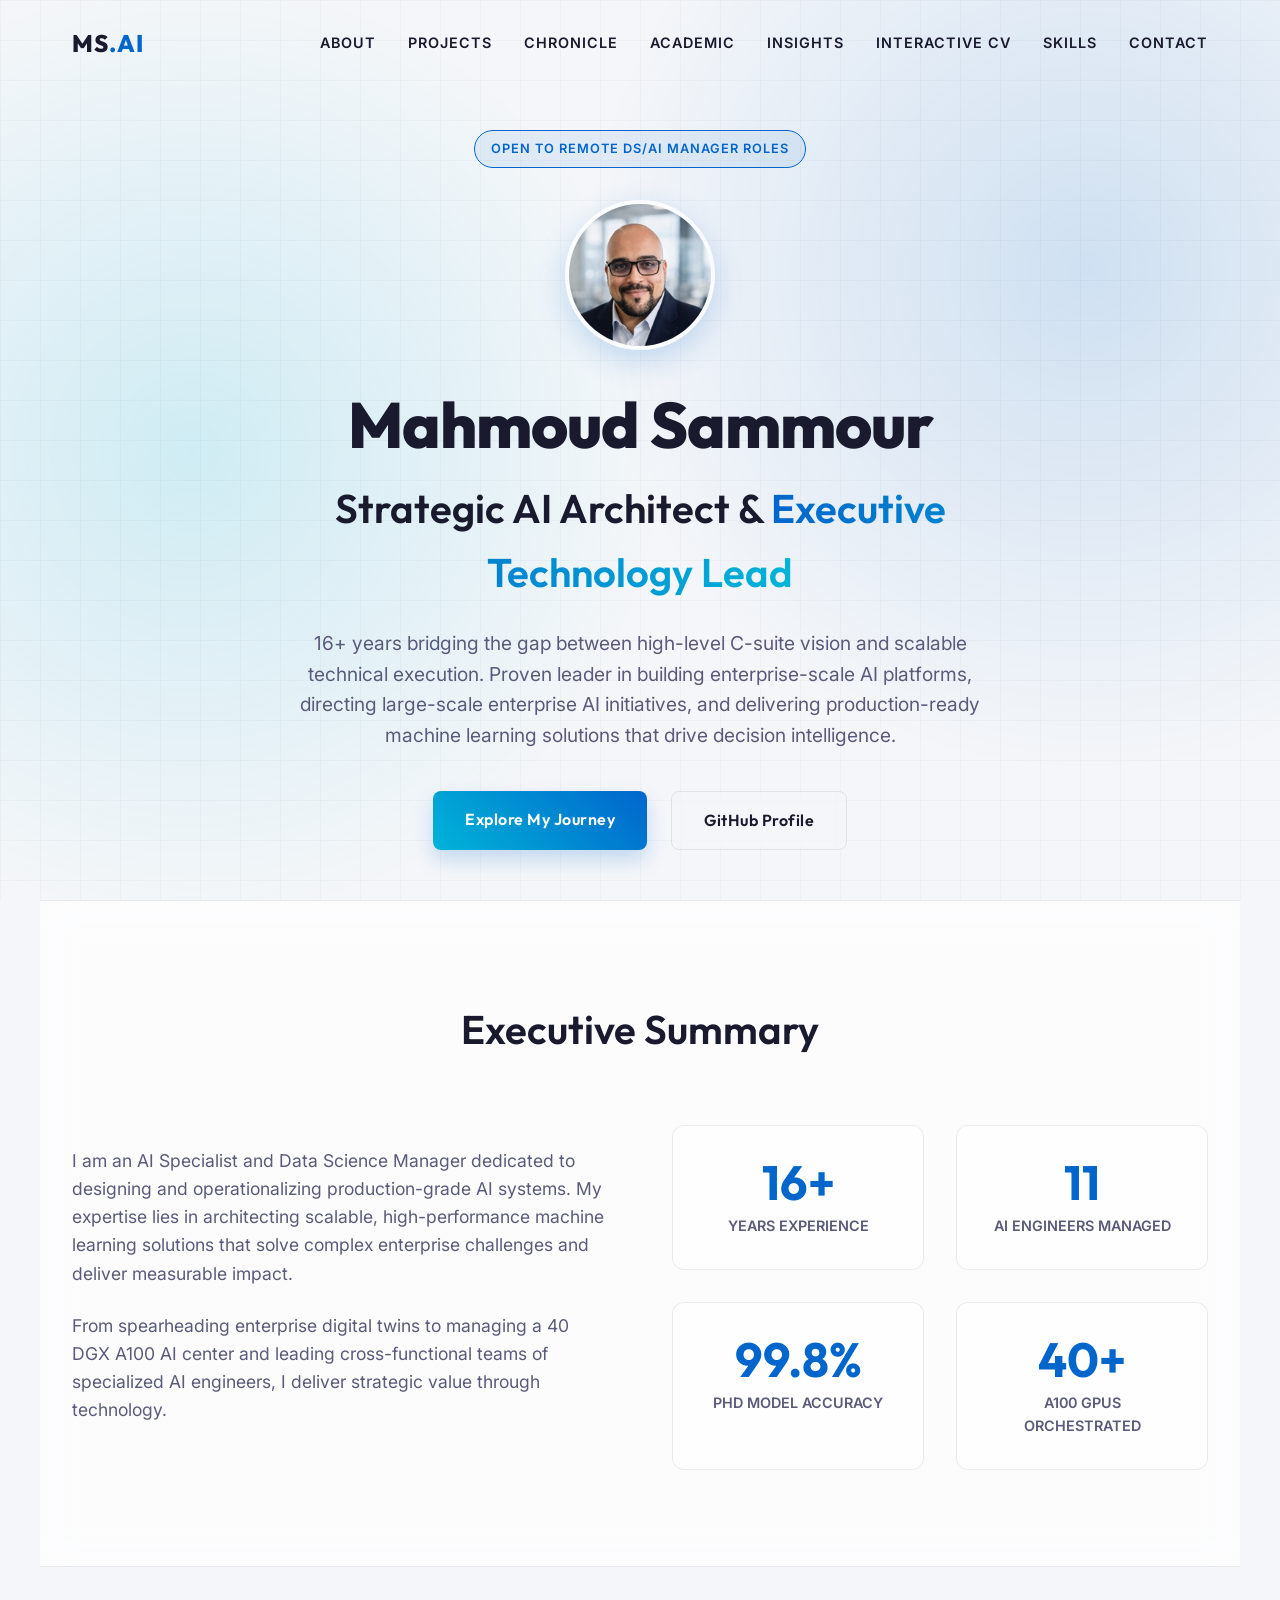
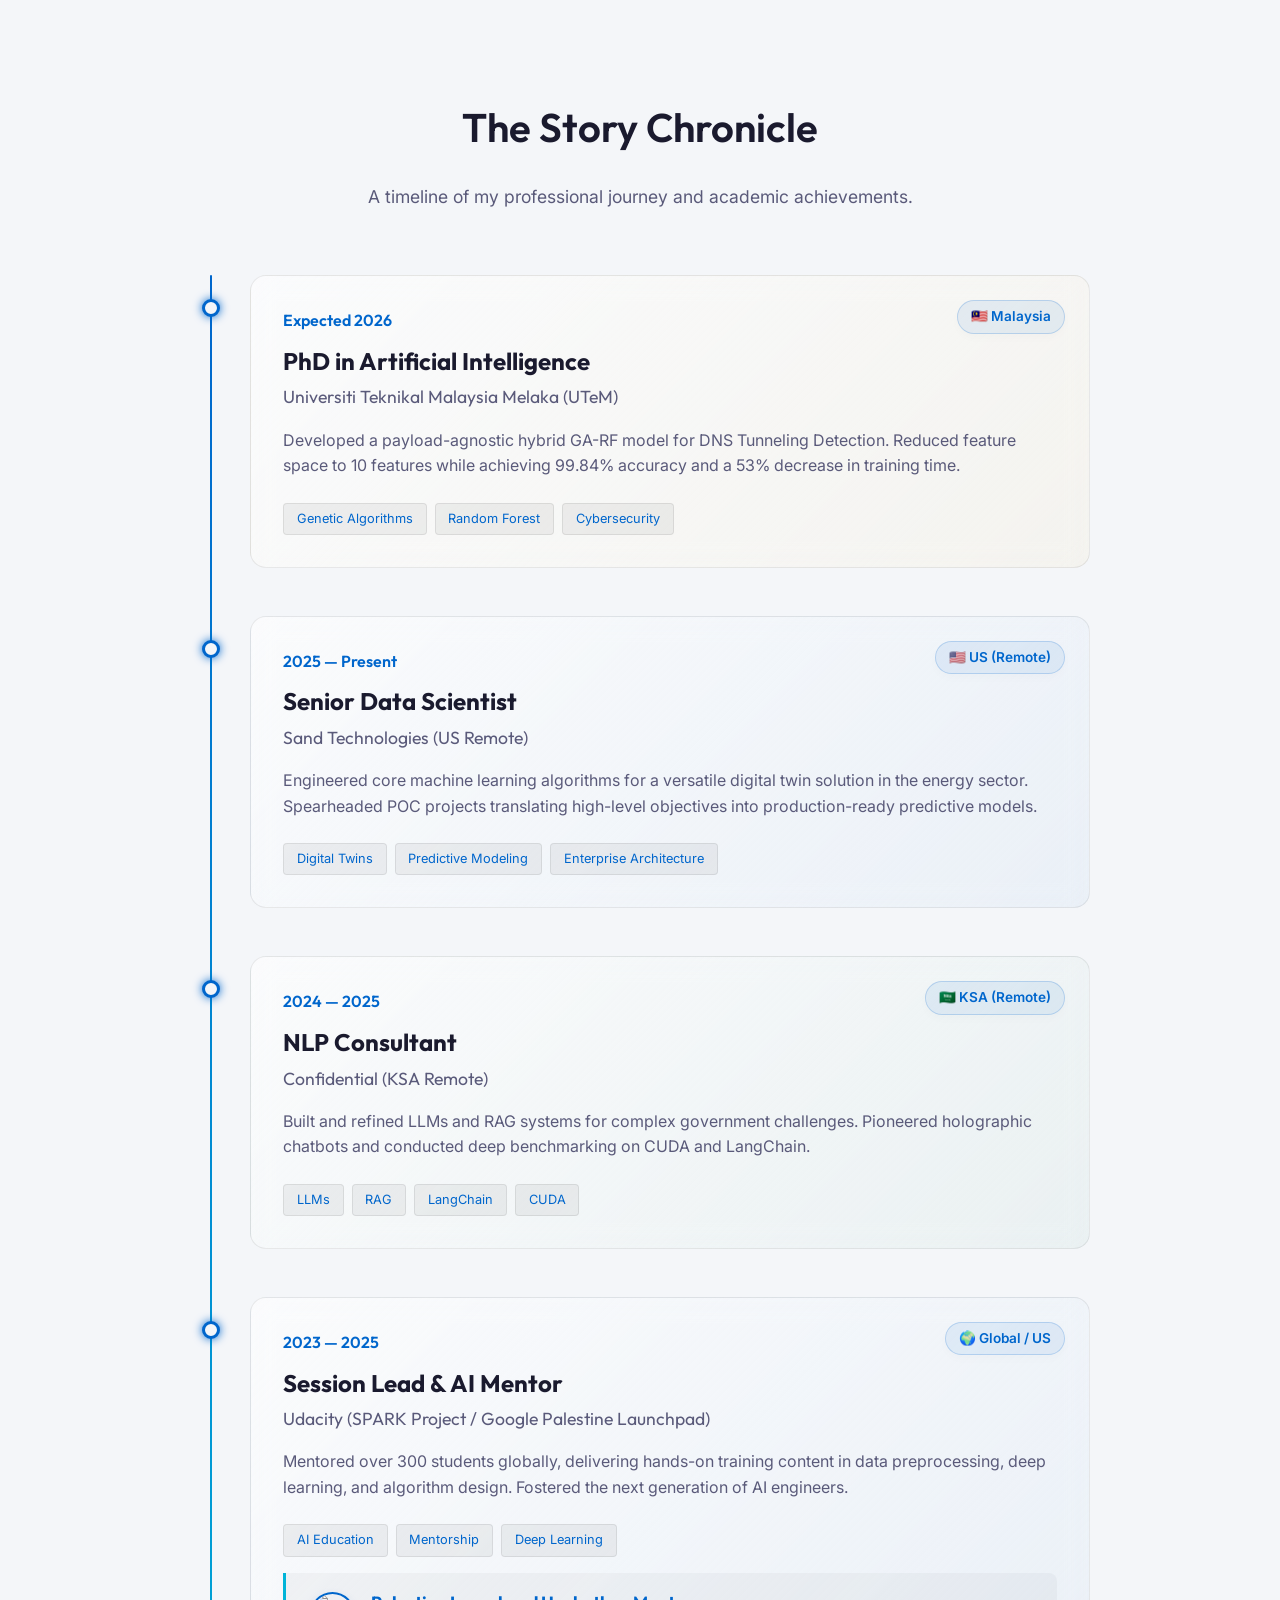
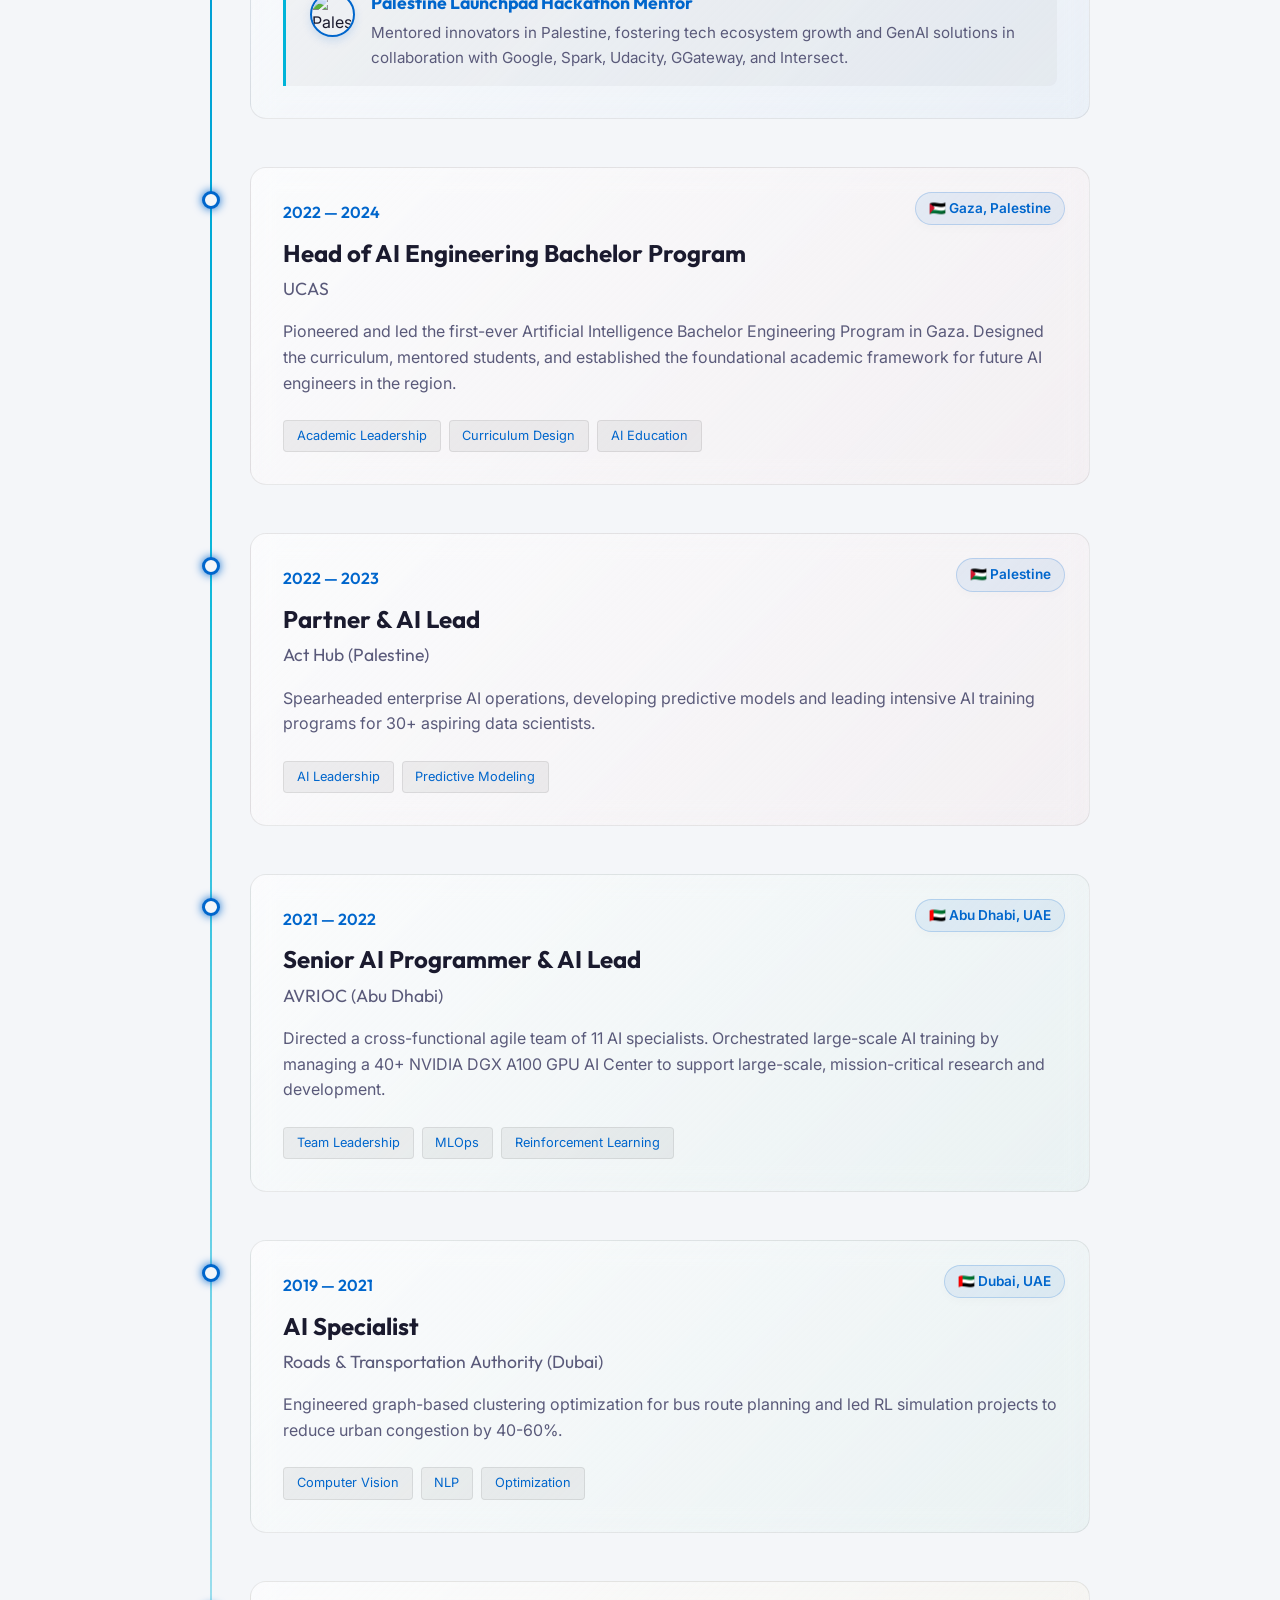
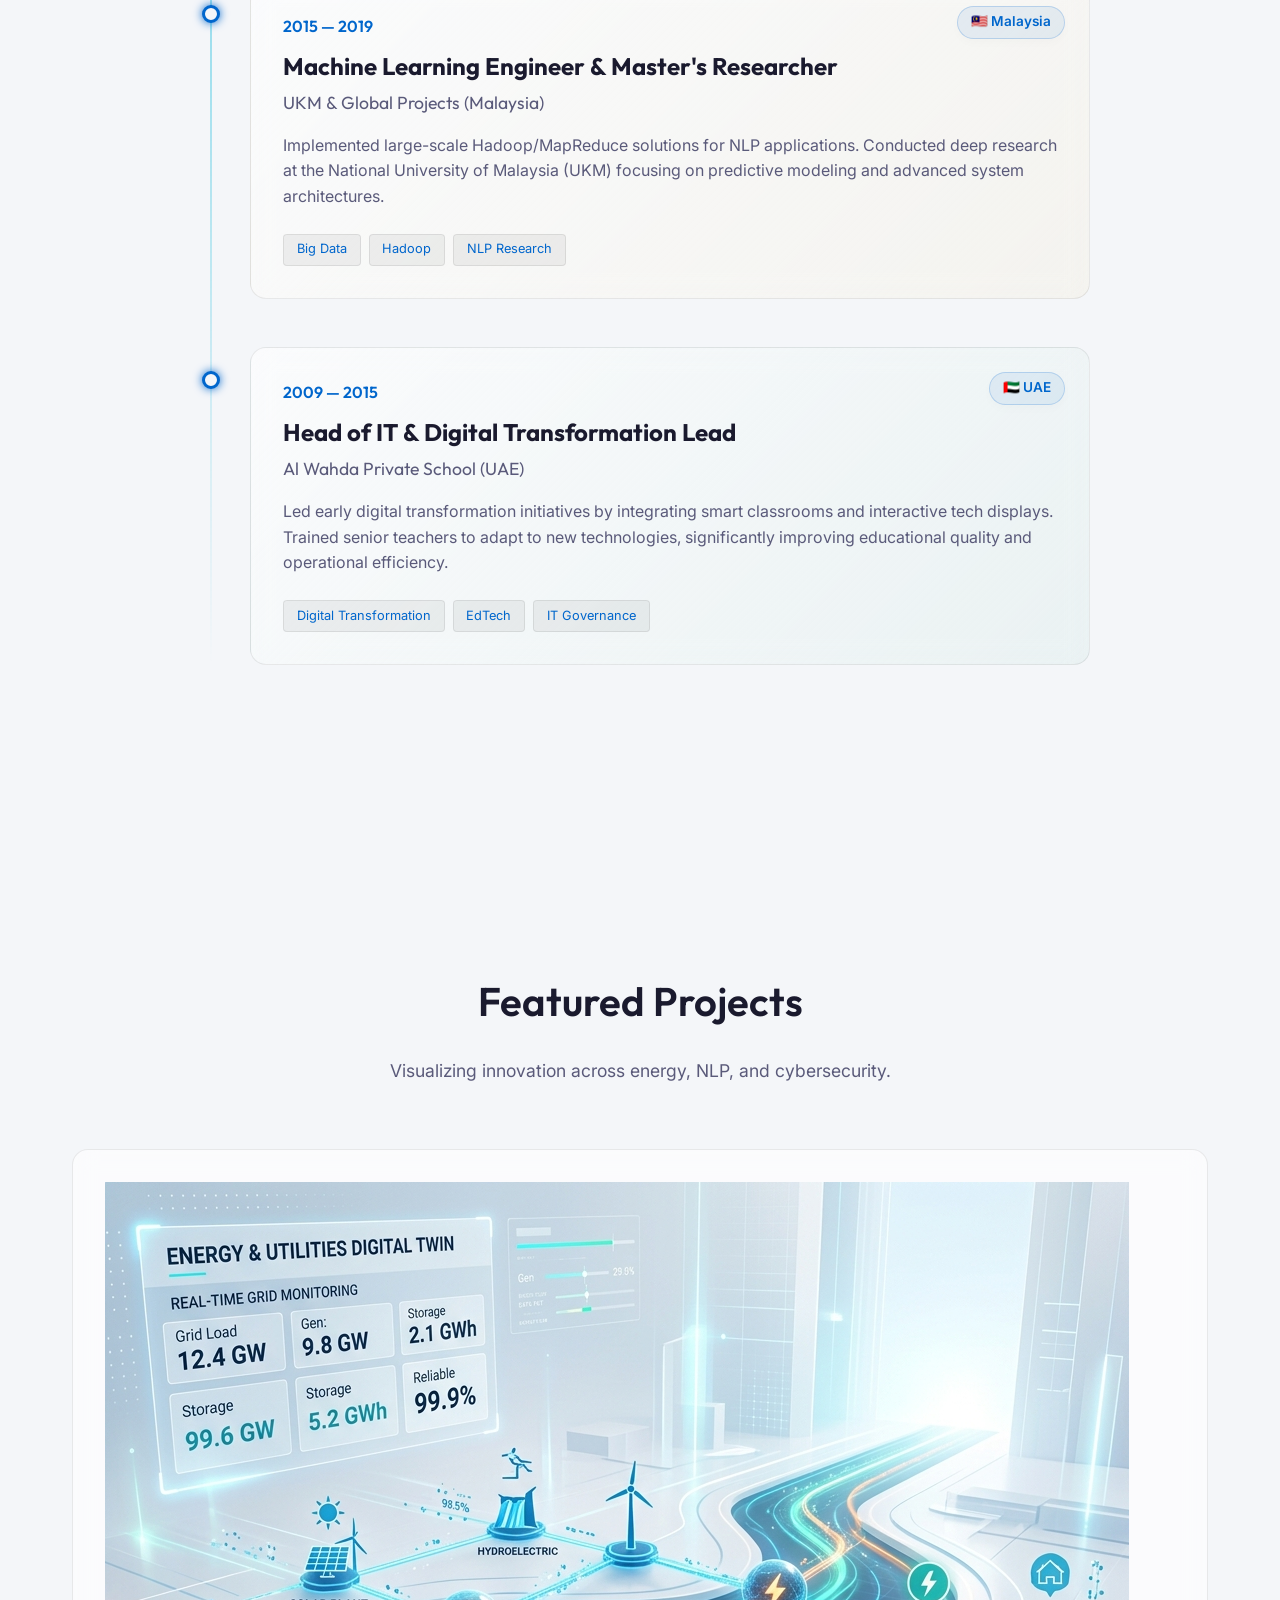
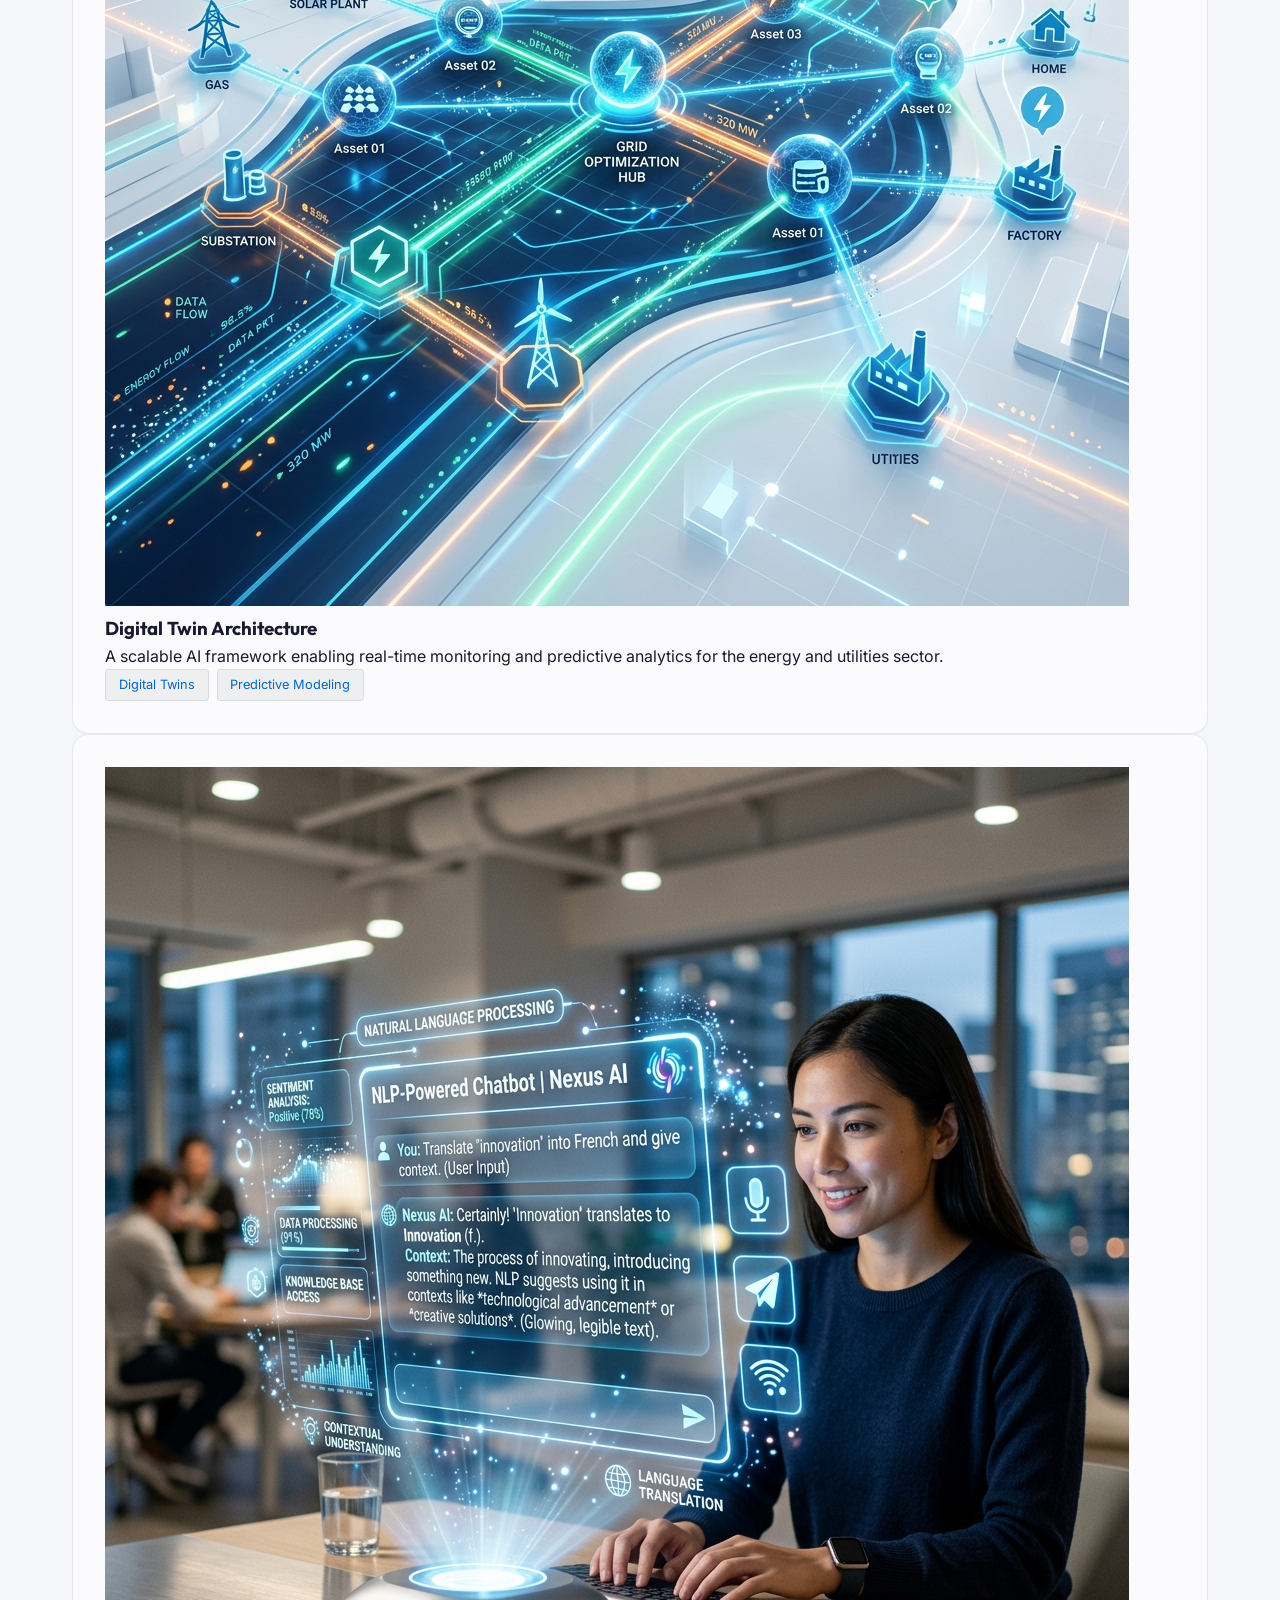
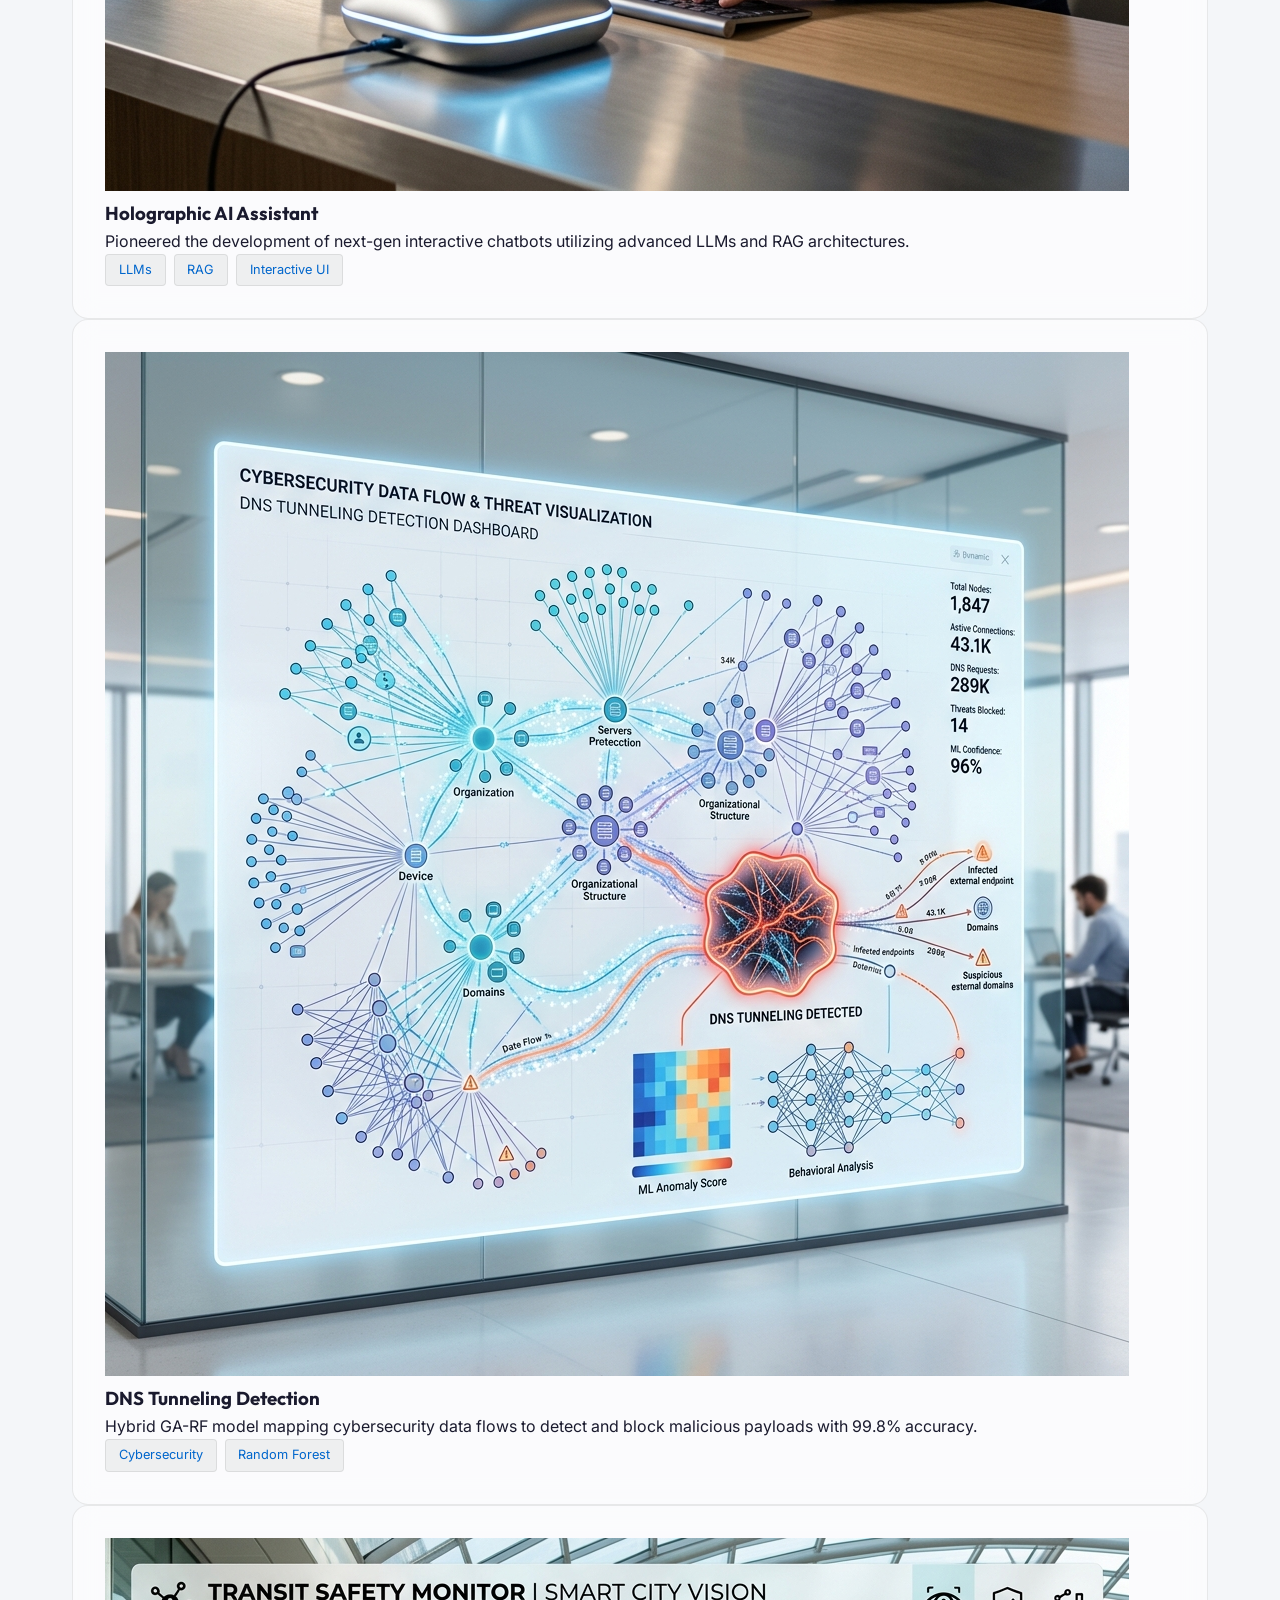
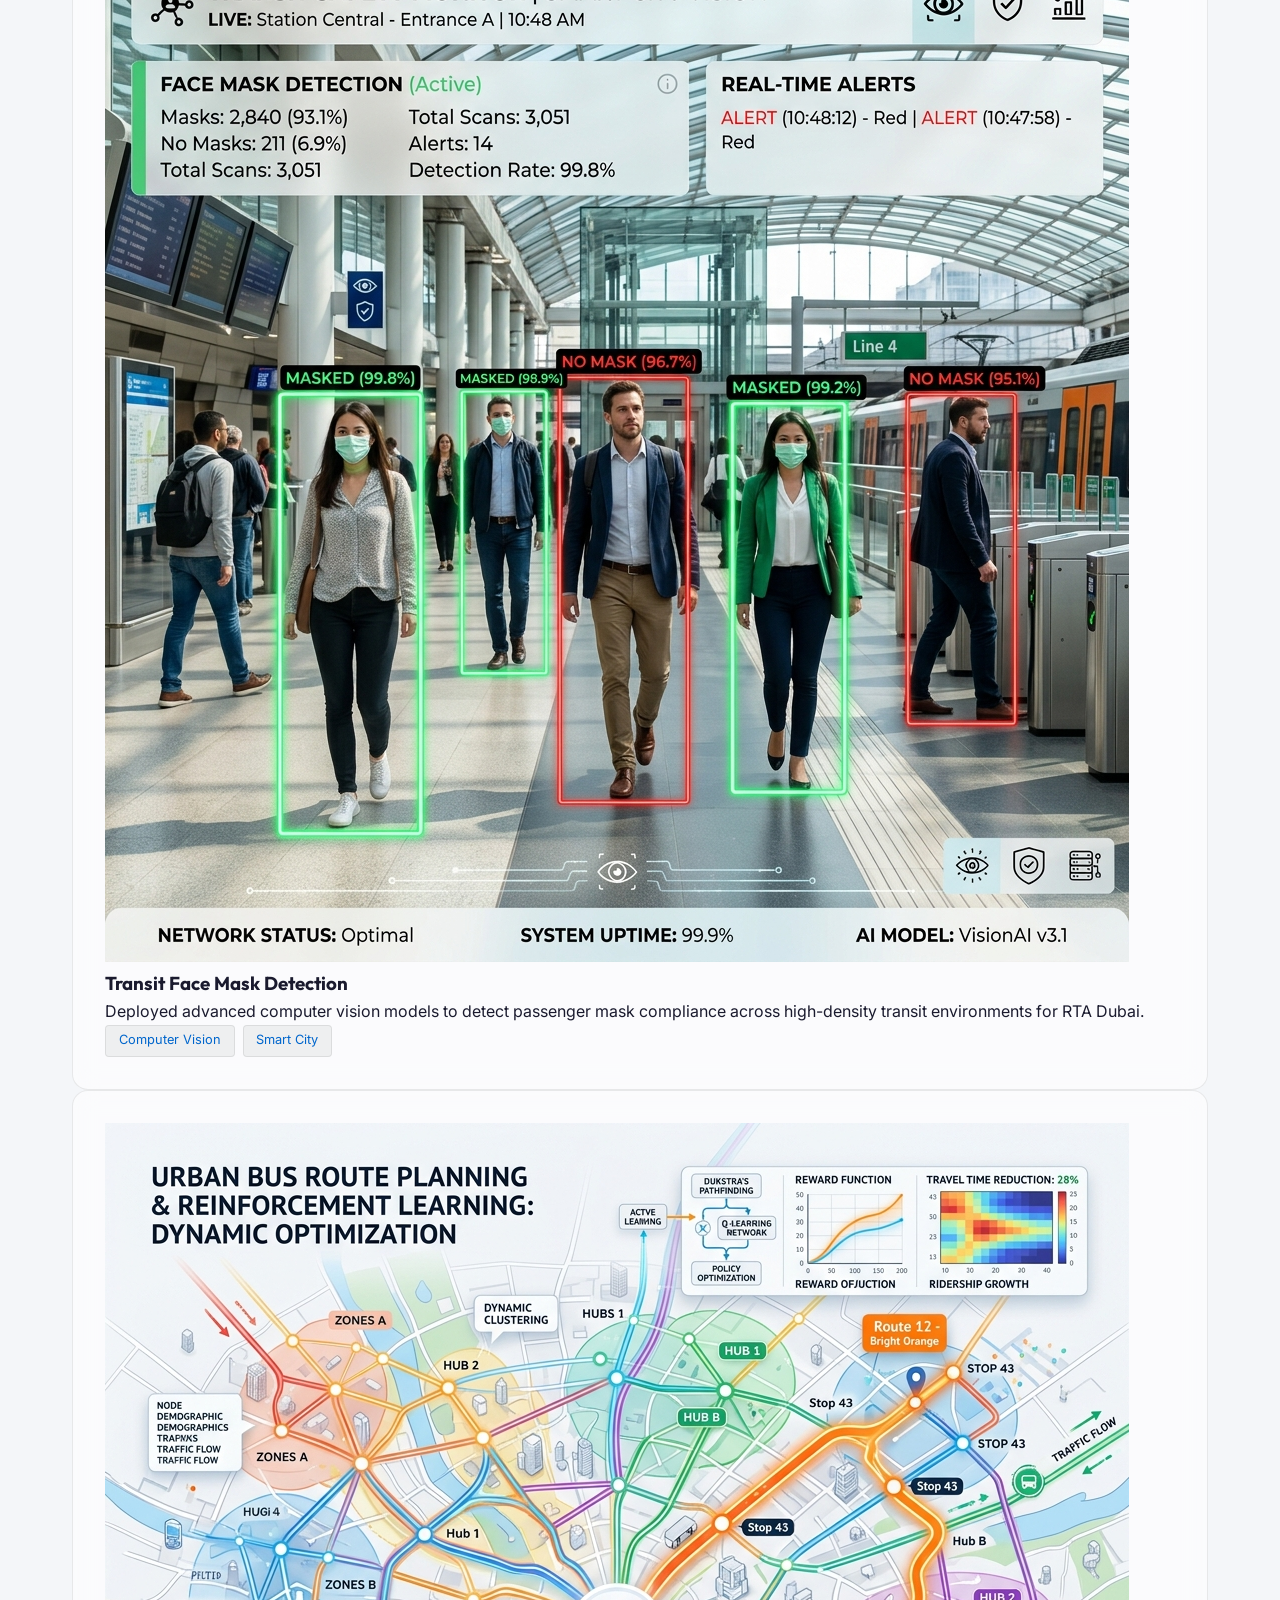
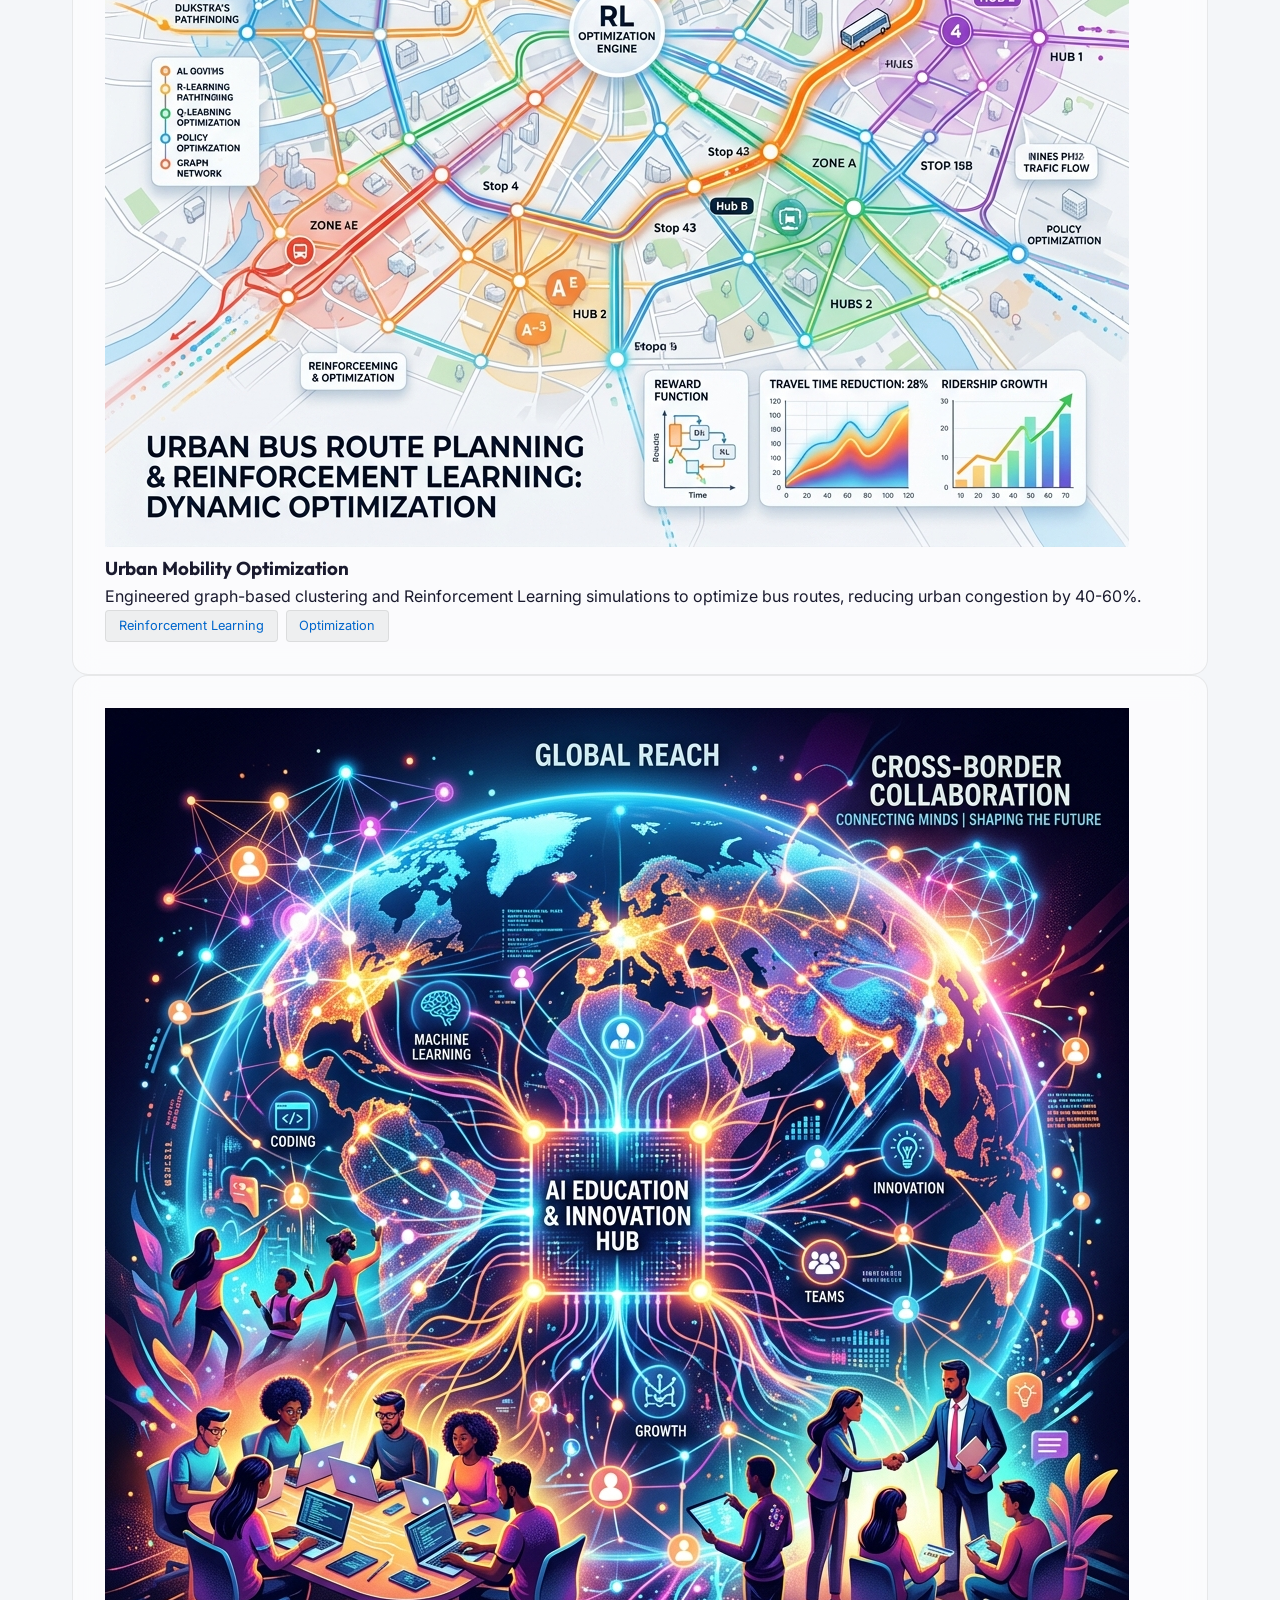
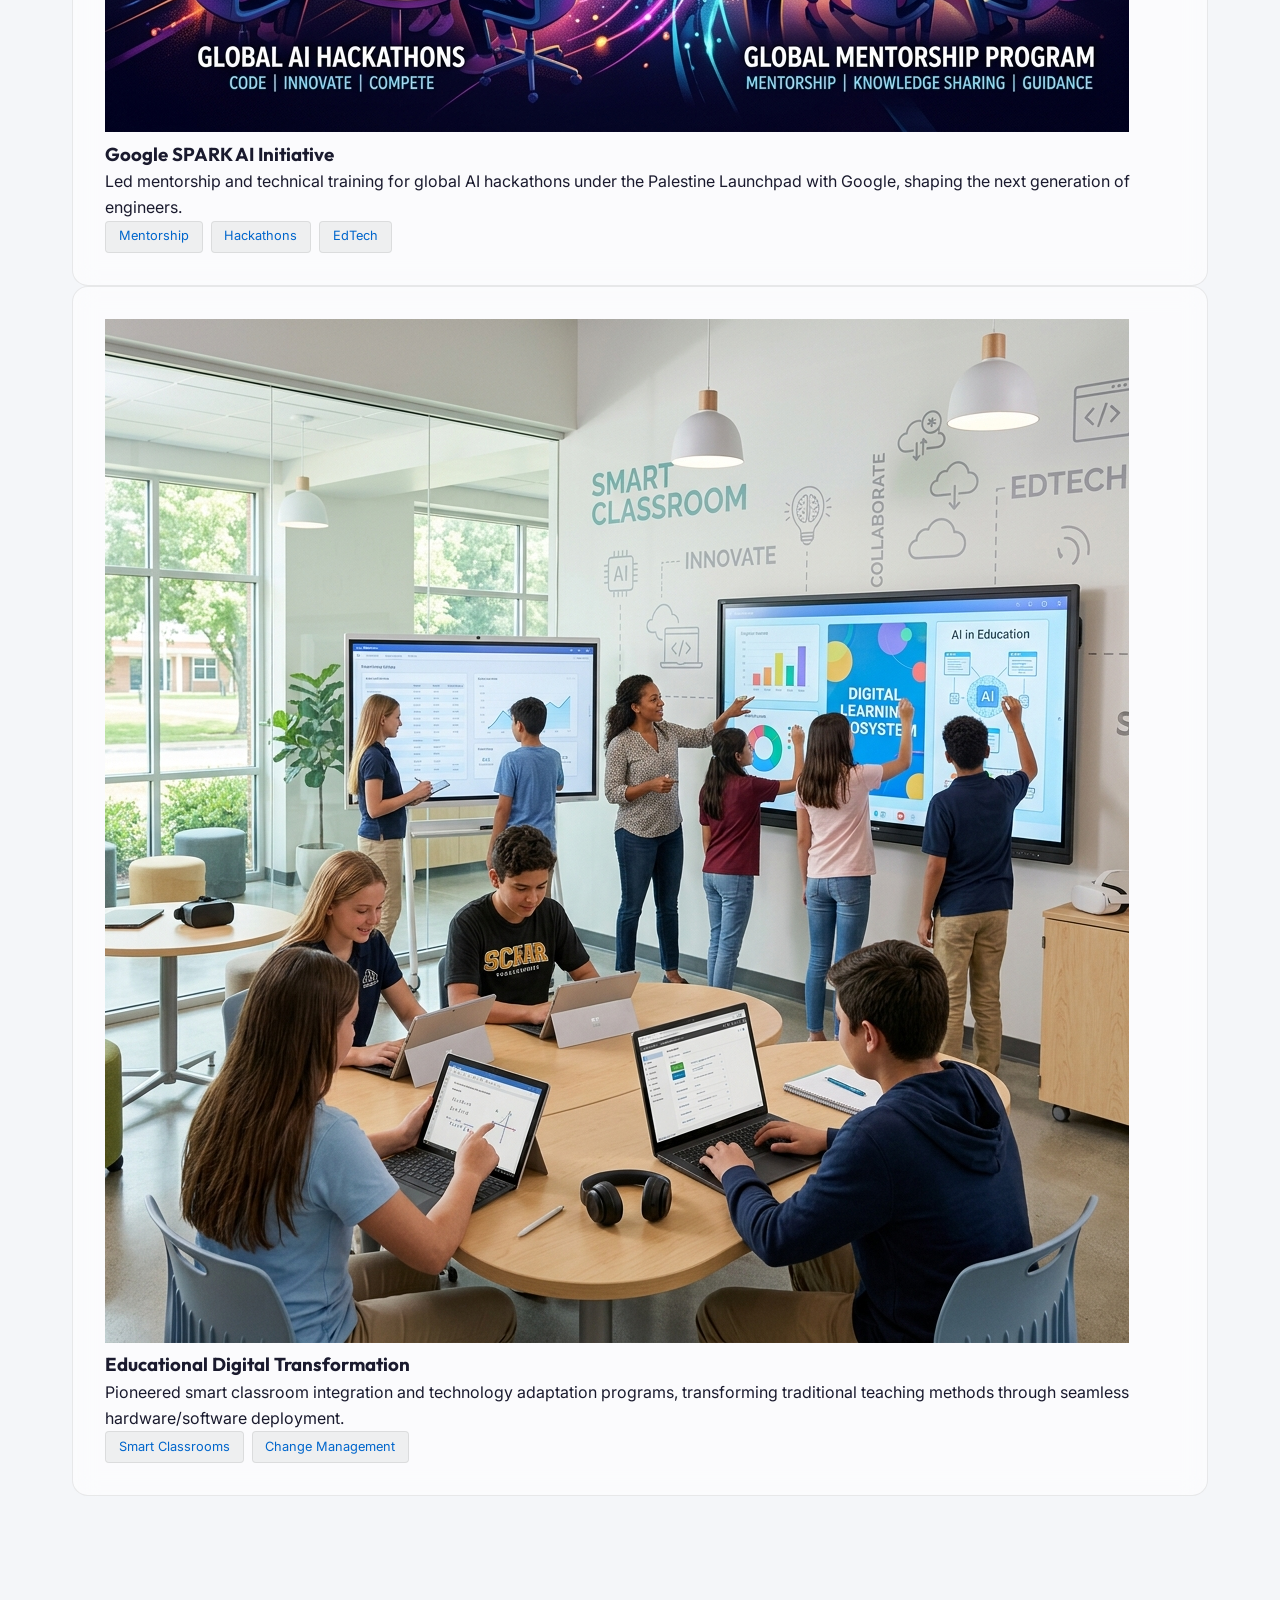
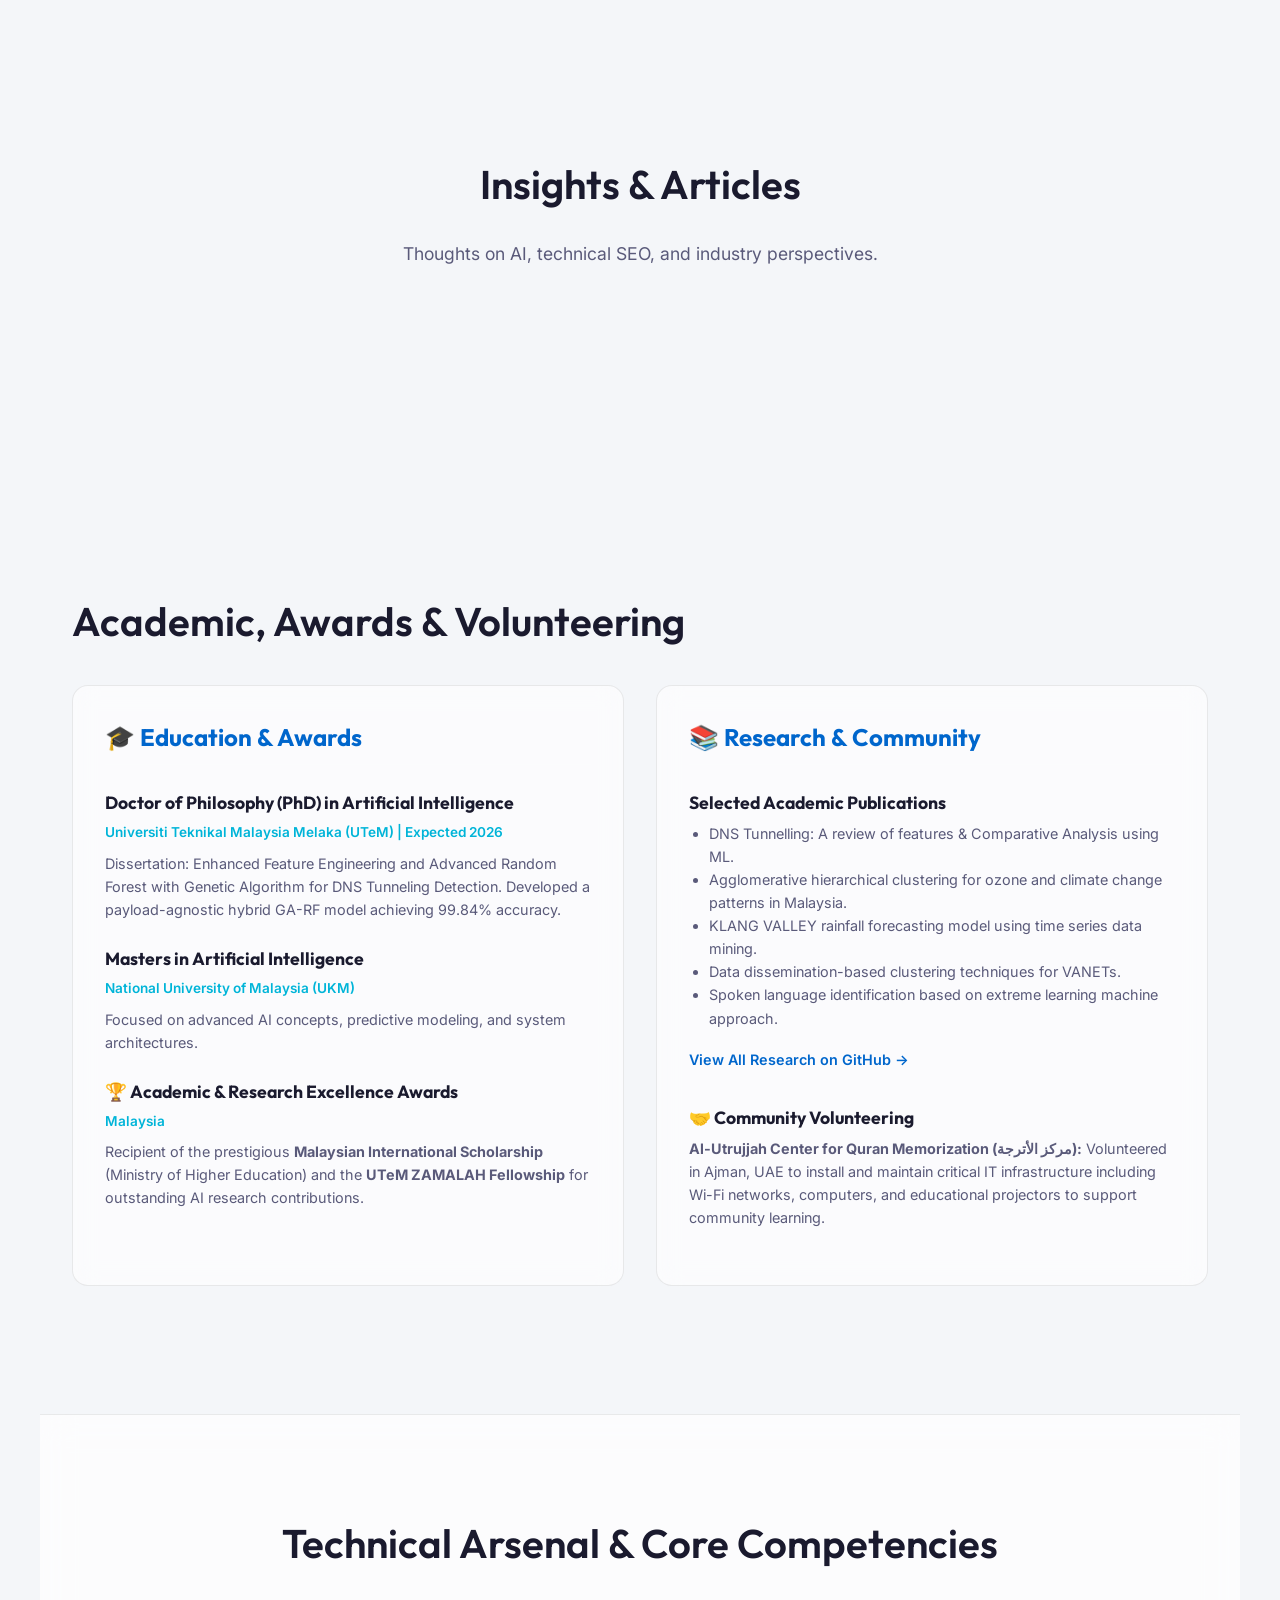
==== commit 552e5bb9: "feat: add Palestine Launchpad Hackathon sub-item under Udacity" ====
--- a/index.html
+++ b/index.html
@@ -154,6 +154,13 @@
                             <span>Mentorship</span>
                             <span>Deep Learning</span>
                         </div>
+                        <div class="timeline-sub-item badge-layout">
+                            <img src="images/palestine_launchpad.jpg" alt="Palestine Launchpad" class="sub-item-badge">
+                            <div class="sub-item-content">
+                                <h5>Palestine Launchpad Hackathon Mentor</h5>
+                                <p>Mentored innovators in Palestine, fostering tech ecosystem growth and GenAI solutions in collaboration with Google, Spark, Udacity, GGateway, and Intersect.</p>
+                            </div>
+                        </div>
                     </div>
                 </div>
 
--- a/styles.css
+++ b/styles.css
@@ -423,6 +423,23 @@
     font-size: 0.95rem;
 }
 
+.badge-layout {
+    display: flex;
+    align-items: flex-start;
+    gap: 1rem;
+}
+
+.sub-item-badge {
+    width: 45px;
+    height: 45px;
+    border-radius: 50%;
+    object-fit: cover;
+    border: 2px solid var(--accent-primary);
+    box-shadow: 0 4px 10px rgba(0, 102, 204, 0.15);
+    flex-shrink: 0;
+    margin-top: 0.2rem;
+}
+
 /* Location Badges & Regional Highlights */
 .location-badge {
     position: absolute;
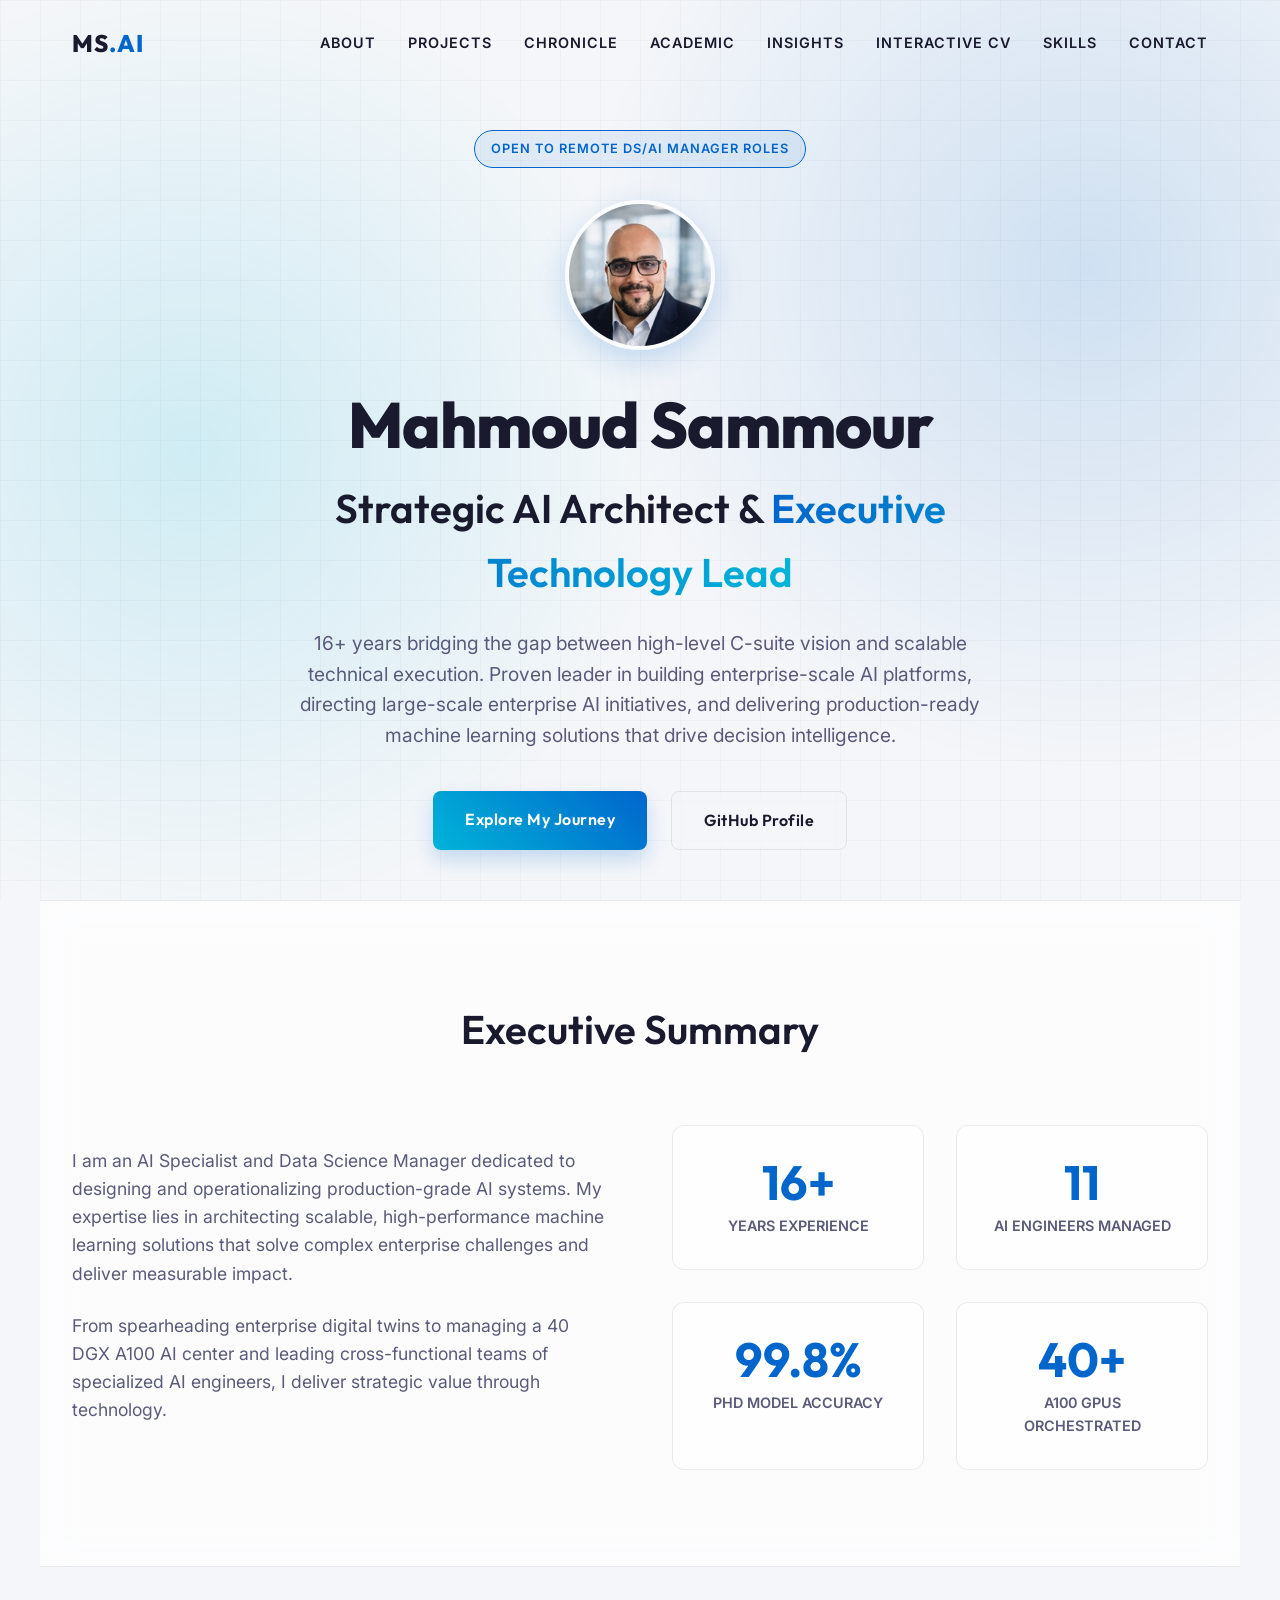
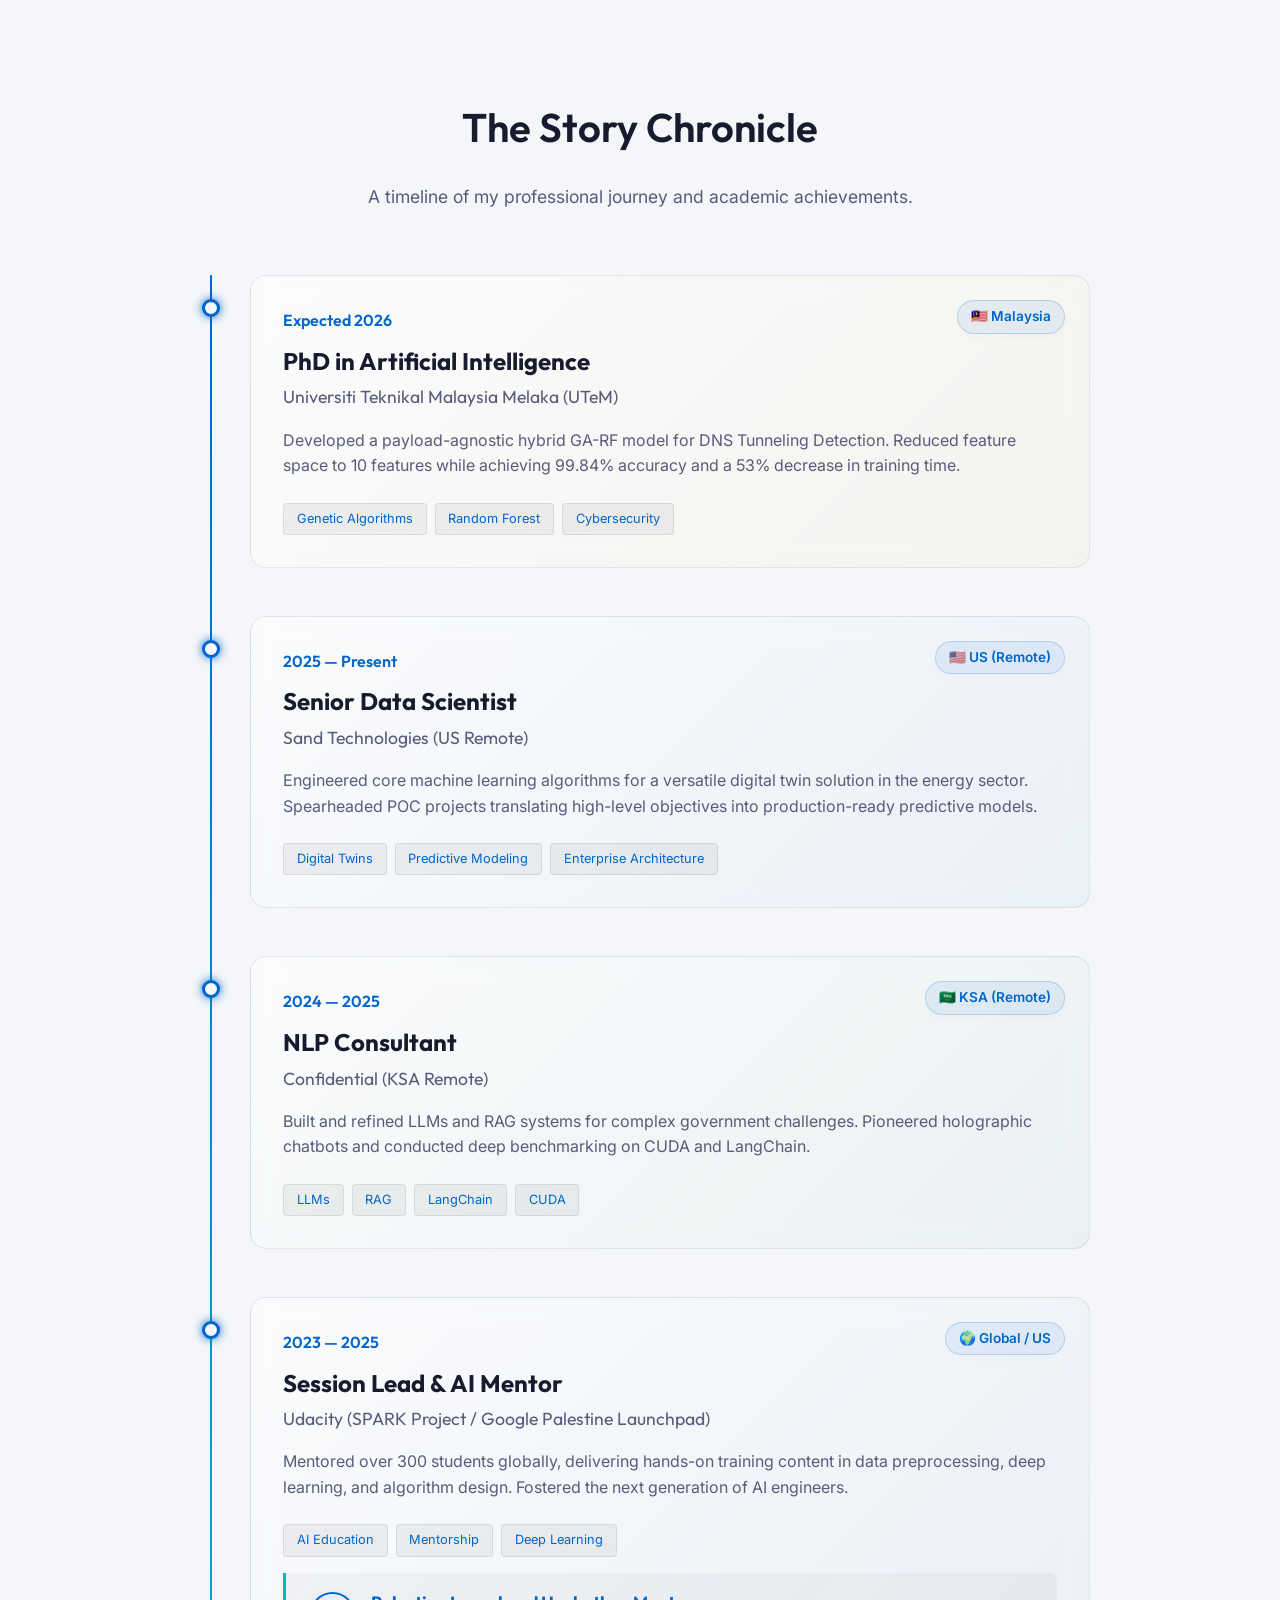
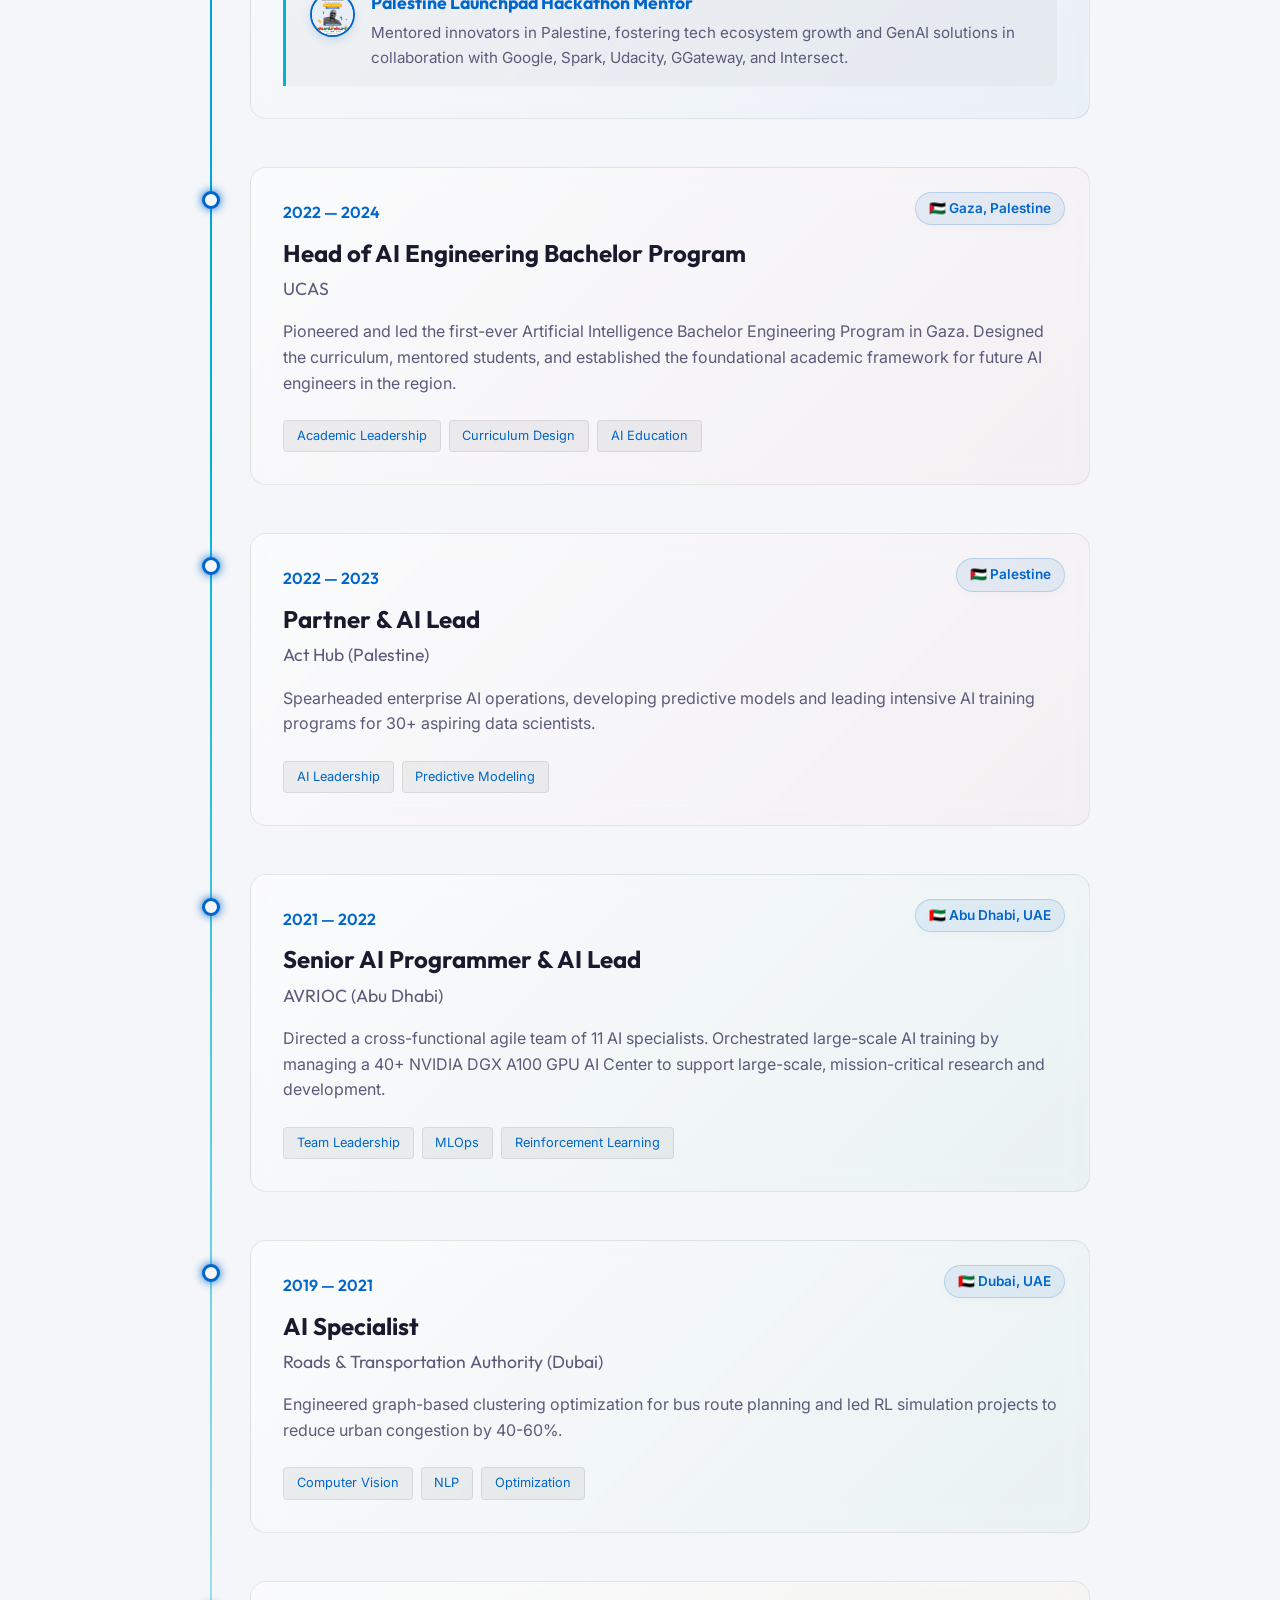
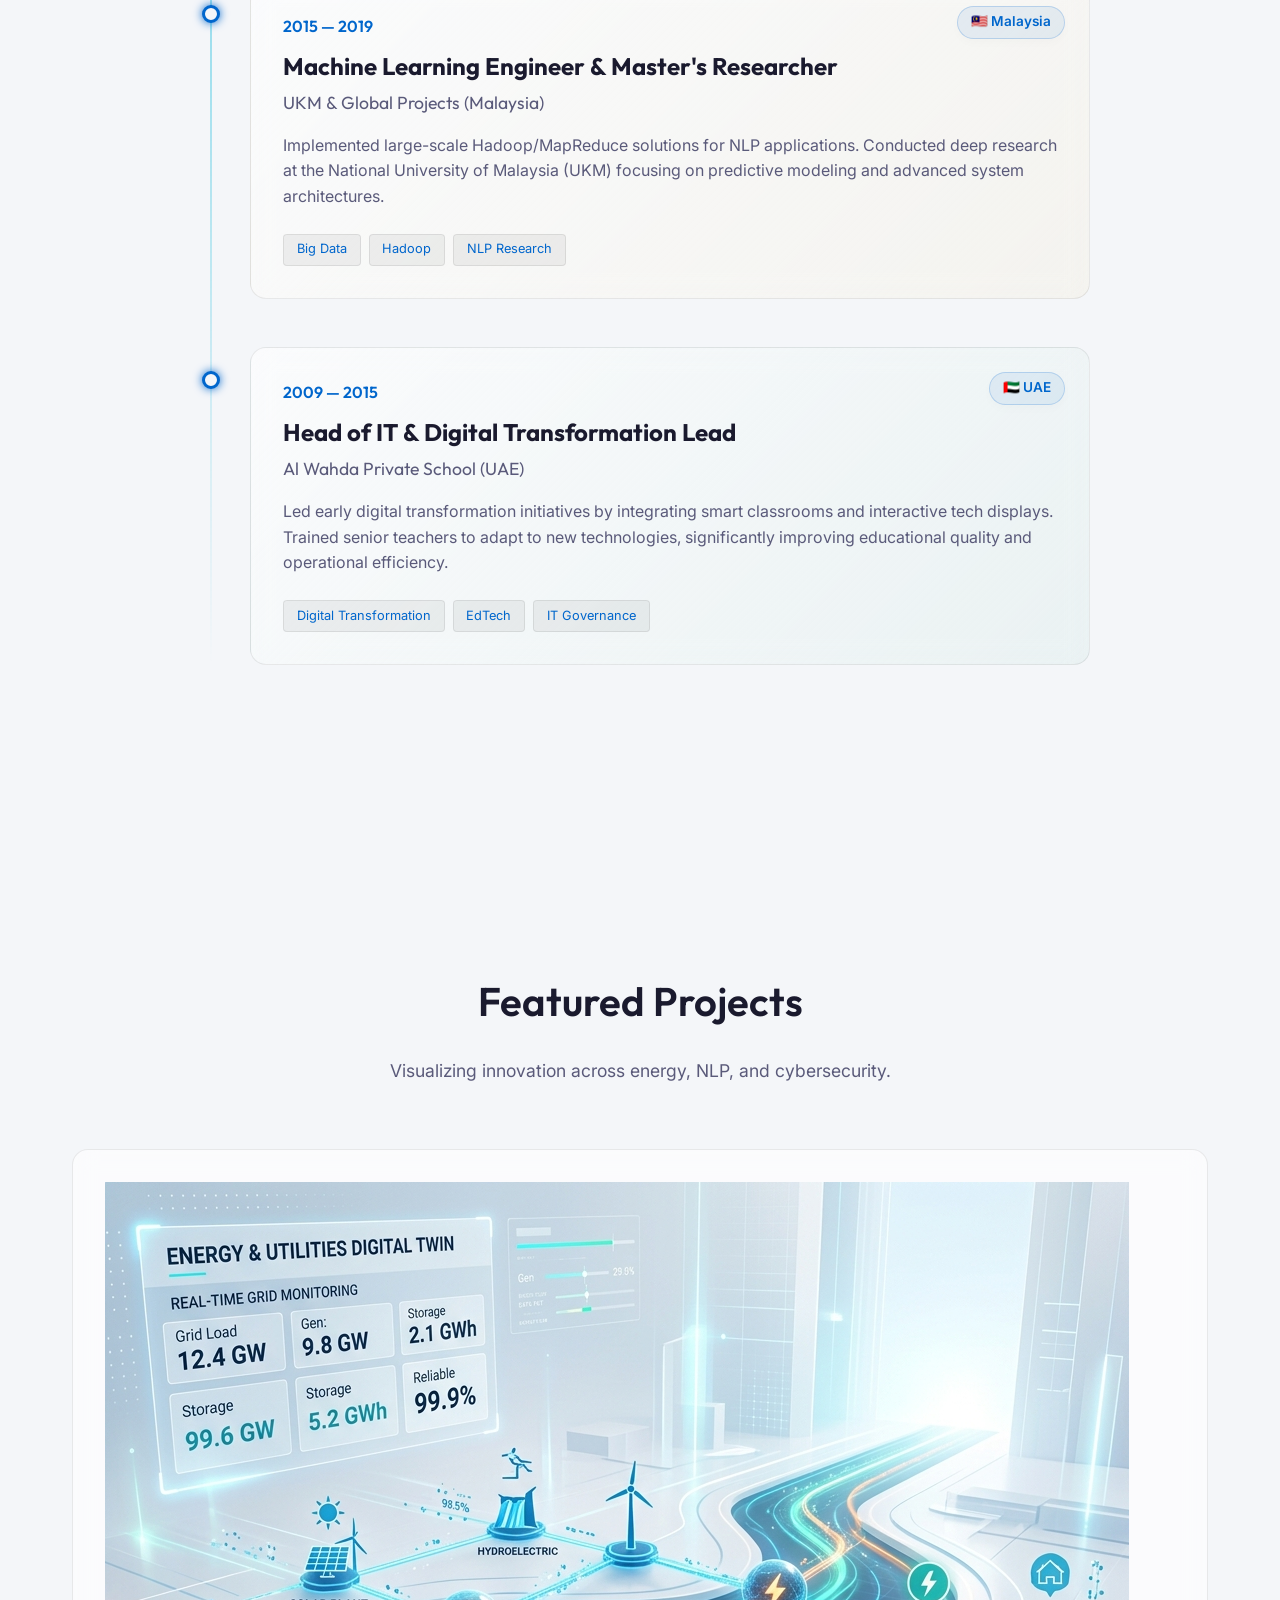
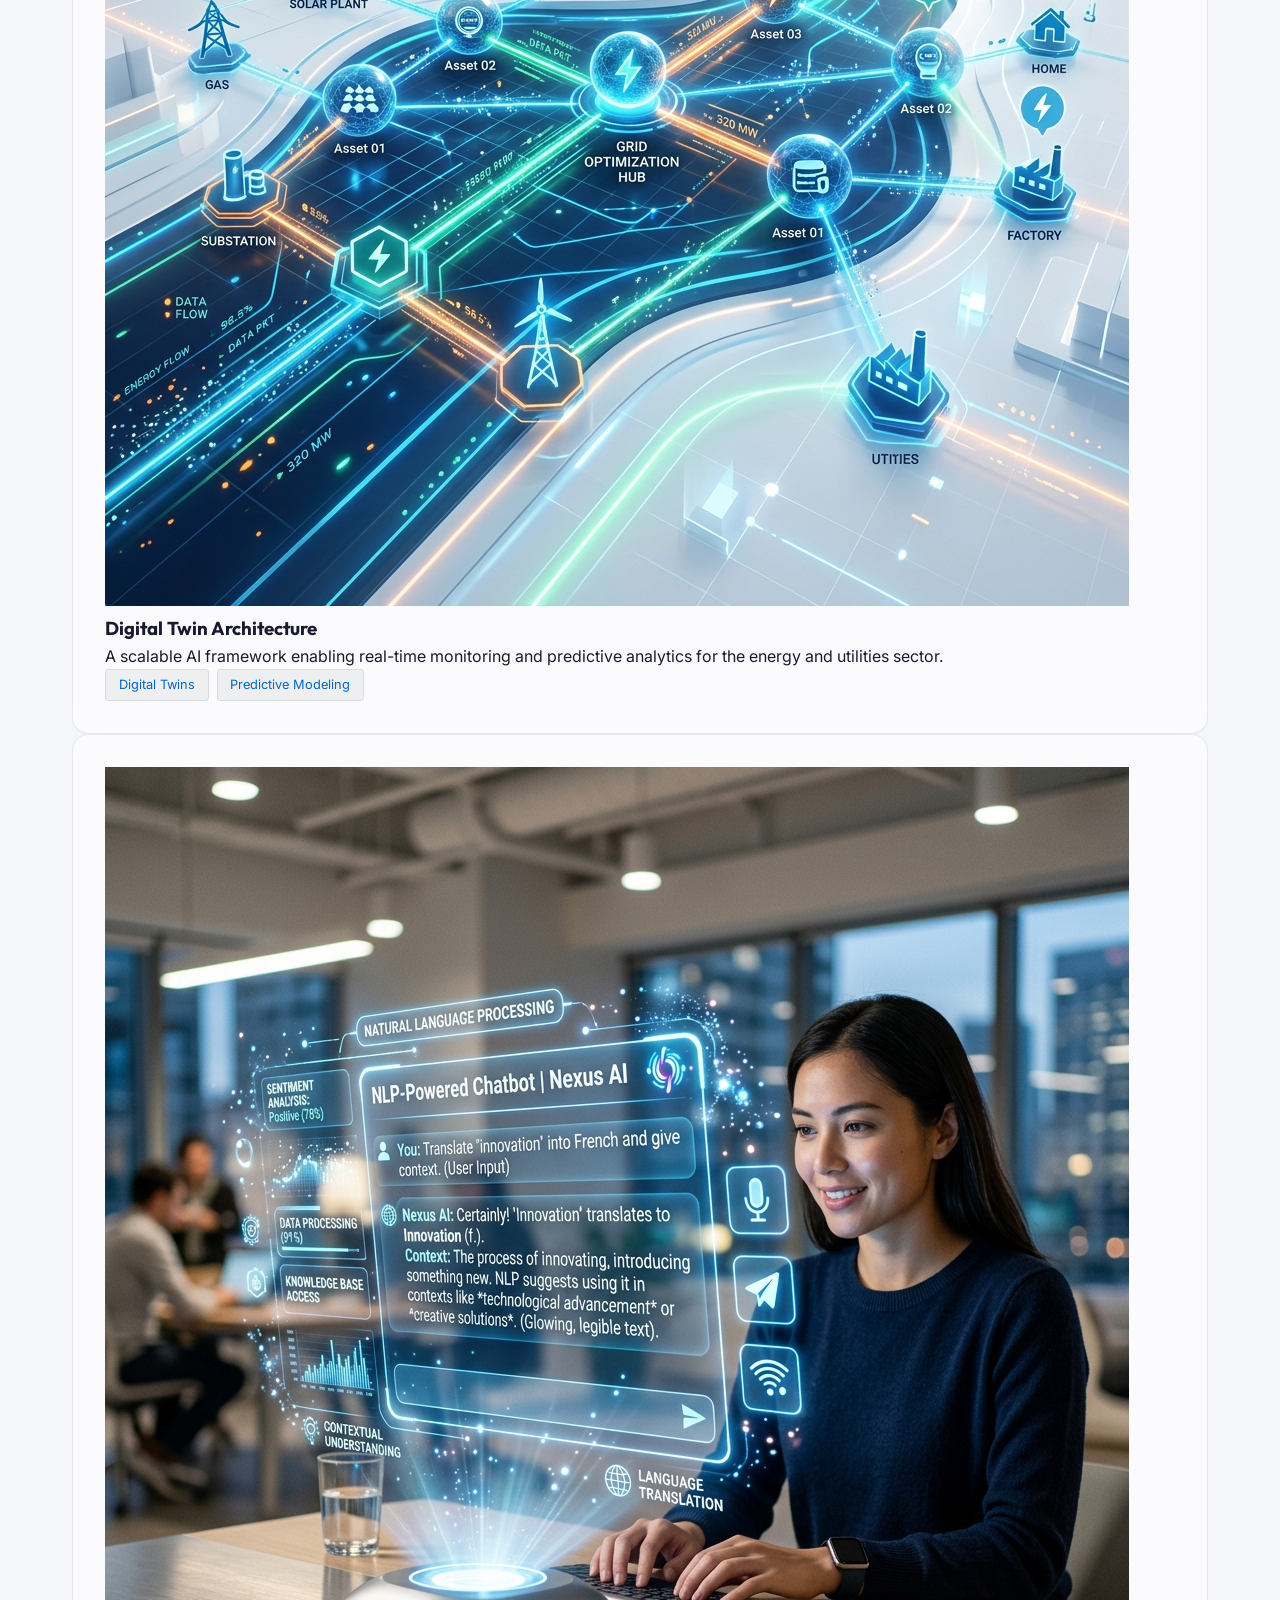
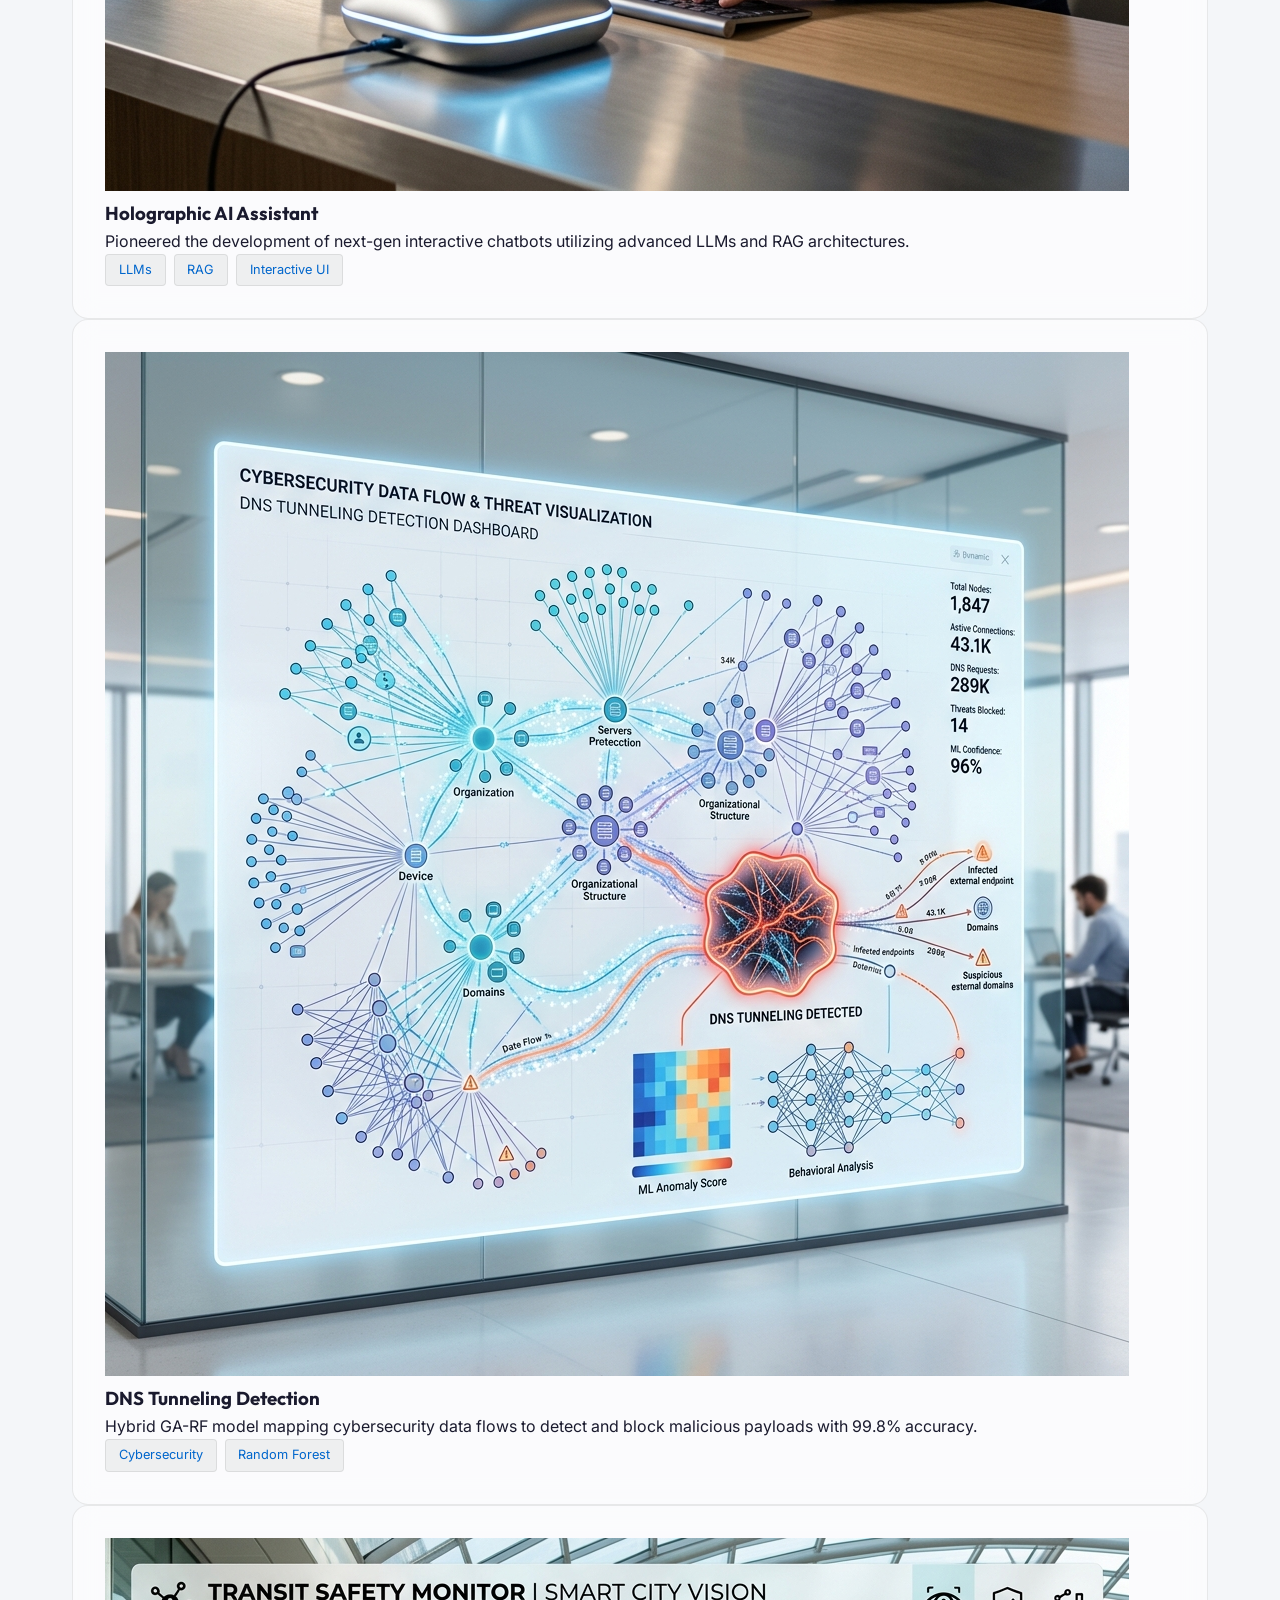
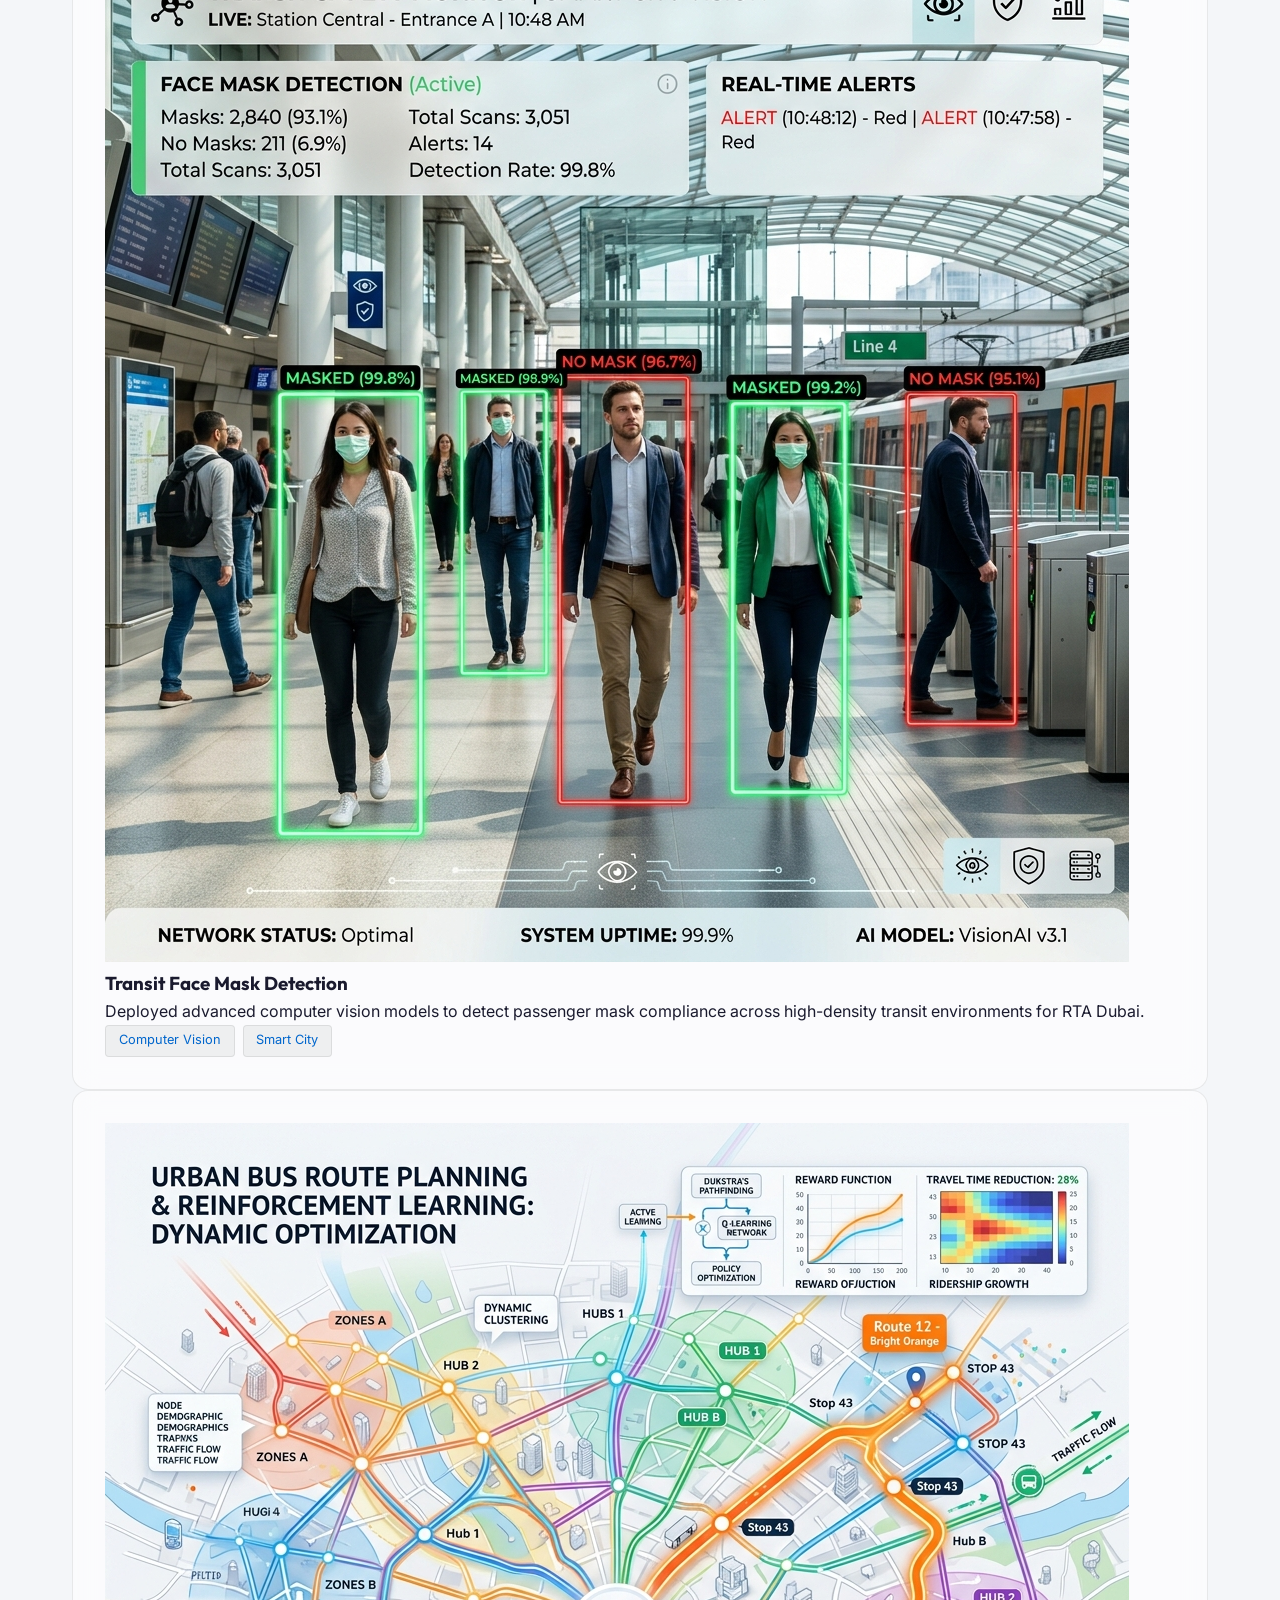
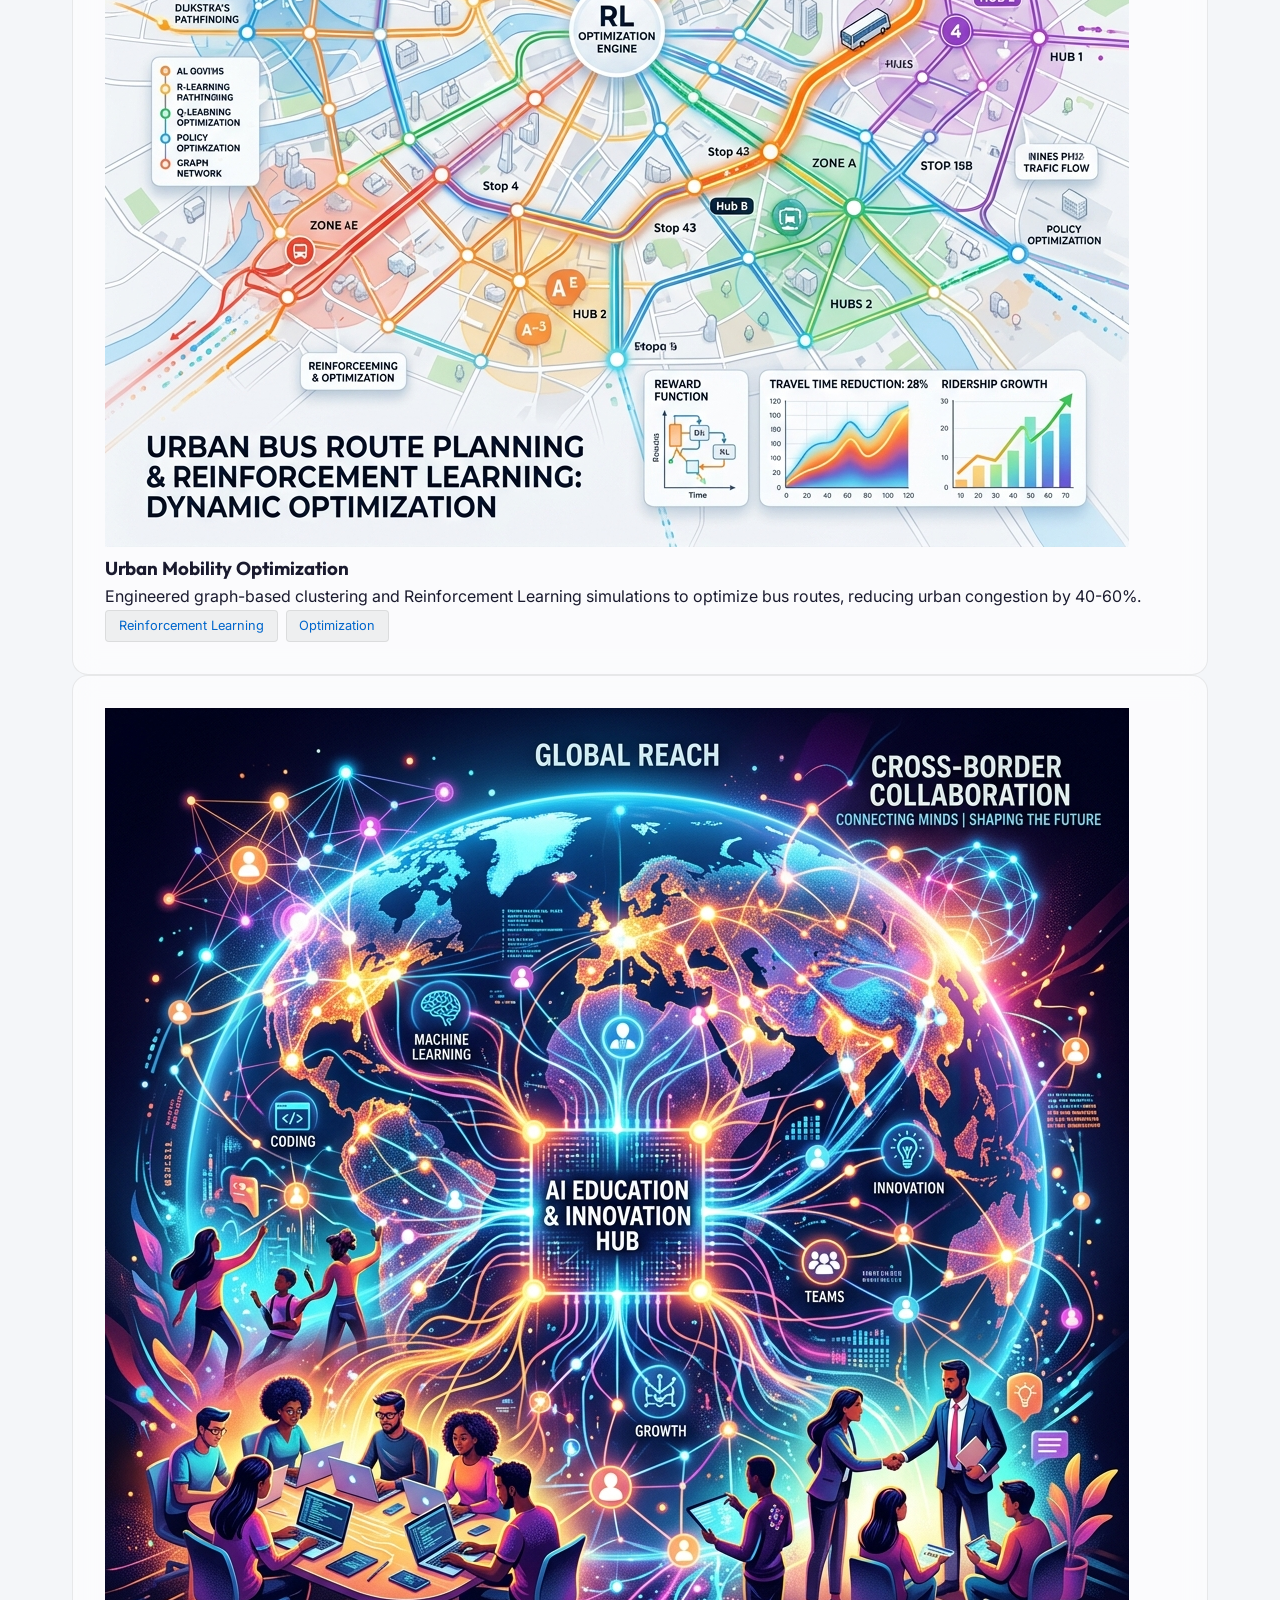
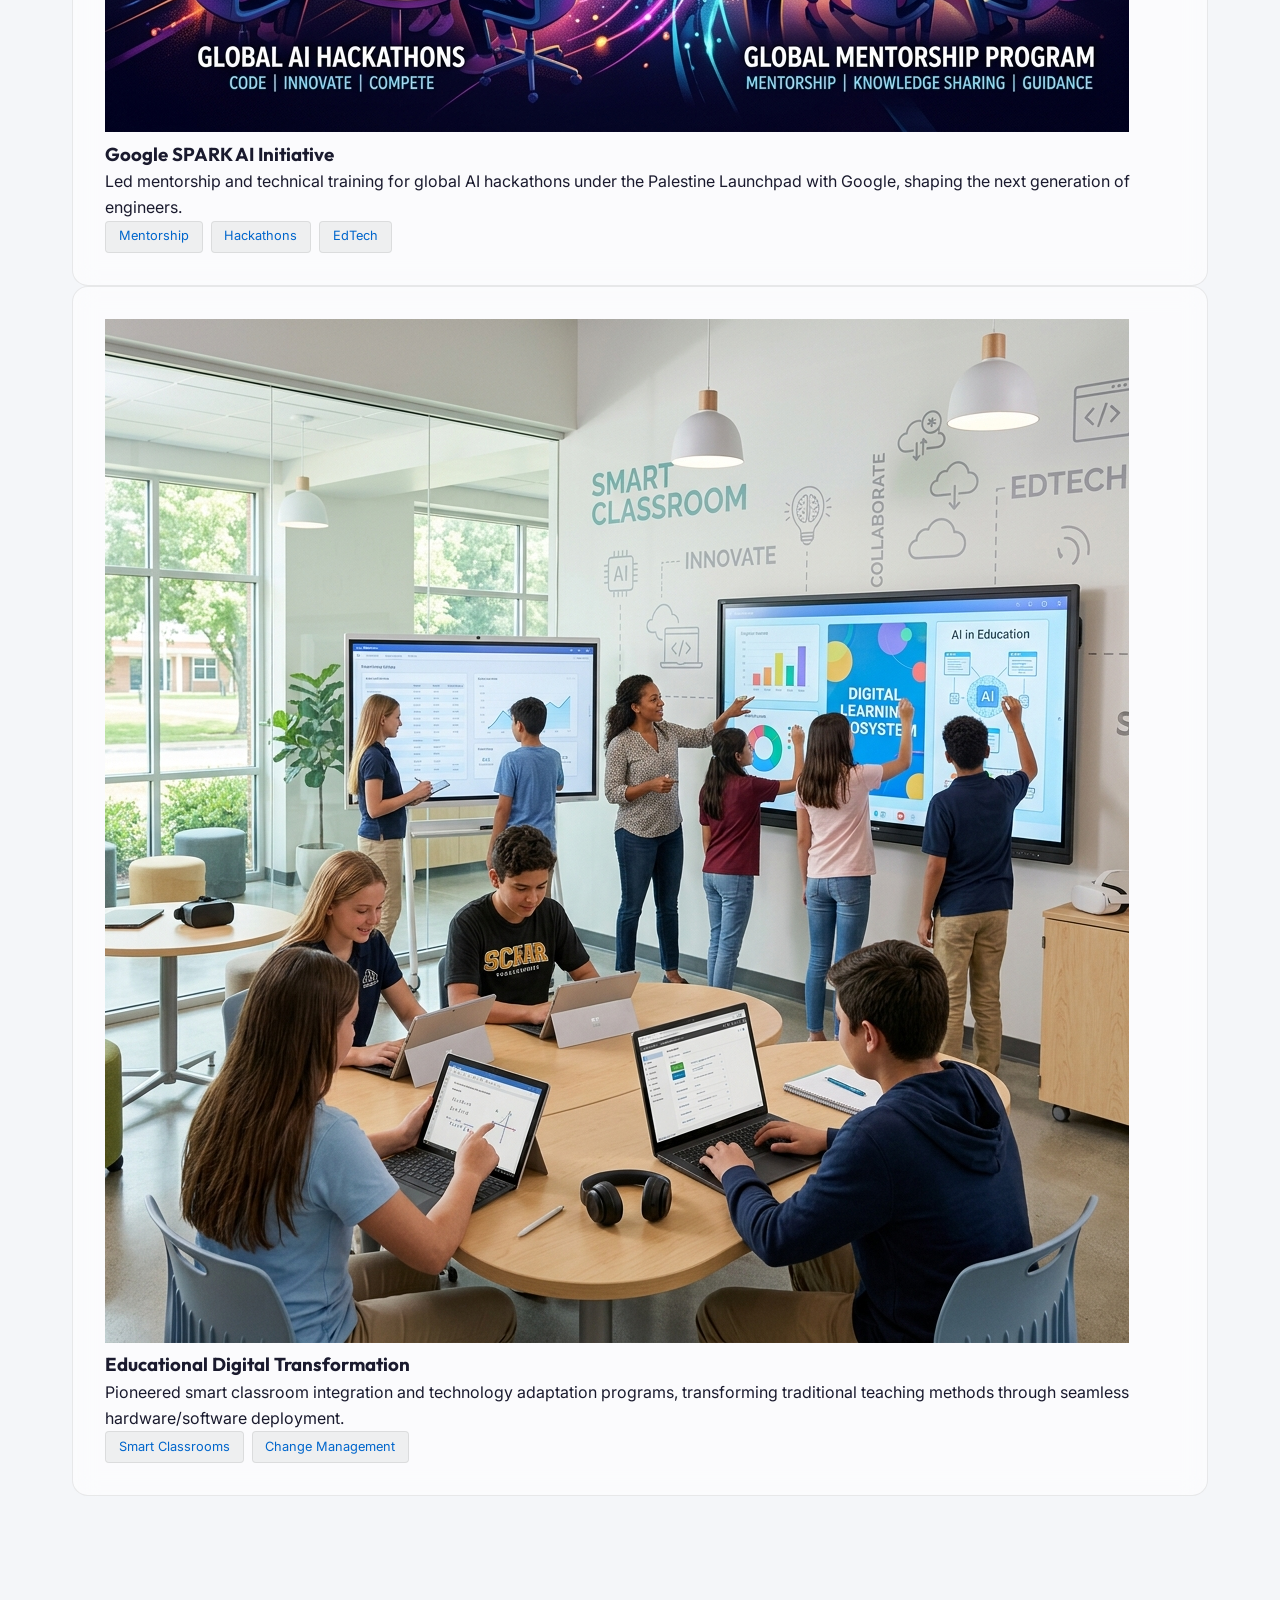
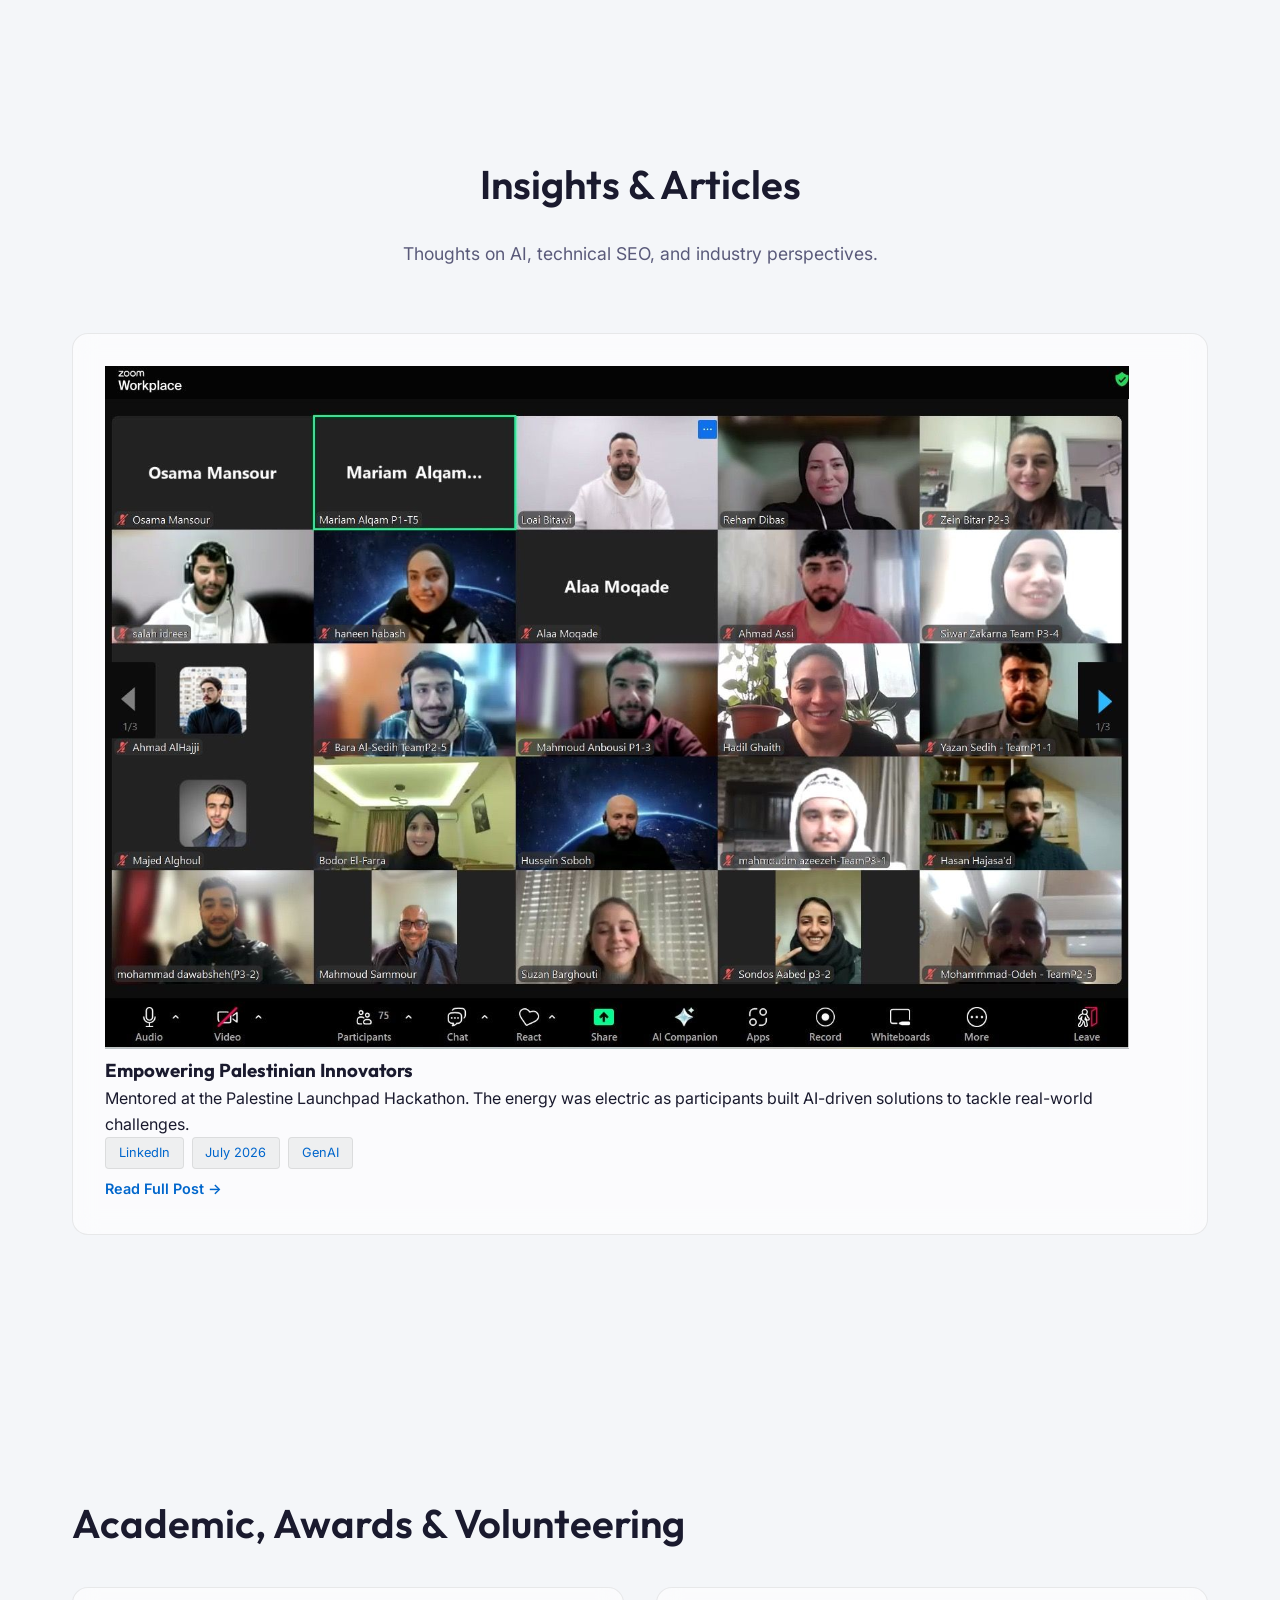
==== commit 21b7d76d: "feat: add social post to insights and update skills" ====
--- a/index.html
+++ b/index.html
@@ -370,7 +370,19 @@
             </div>
             
             <div class="projects-grid" id="insights-grid">
-                <!-- Social posts and articles will be populated here -->
+                <div class="project-card glass-card">
+                    <img src="images/launchpad_zoom.png" alt="Empowering Palestinian Innovators" class="project-img">
+                    <div class="project-info">
+                        <h3>Empowering Palestinian Innovators</h3>
+                        <p>Mentored at the Palestine Launchpad Hackathon. The energy was electric as participants built AI-driven solutions to tackle real-world challenges.</p>
+                        <div class="tags">
+                            <span>LinkedIn</span>
+                            <span>July 2026</span>
+                            <span>GenAI</span>
+                        </div>
+                        <a href="#" target="_blank" class="pub-link">Read Full Post →</a>
+                    </div>
+                </div>
             </div>
         </section>
         
@@ -441,6 +453,7 @@
                         <span class="skill-tag">Reinforcement Learning</span>
                         <span class="skill-tag">Computer Vision</span>
                         <span class="skill-tag">Optimization Algorithms</span>
+                        <span class="skill-tag">GenAI Applications</span>
                     </div>
                 </div>
                 <div class="skill-category glass-card">
@@ -470,6 +483,7 @@
                         <span class="skill-tag">C-Suite Communication</span>
                         <span class="skill-tag">Agile Project Delivery</span>
                         <span class="skill-tag">Vendor Negotiation</span>
+                        <span class="skill-tag">Tech Ecosystem Mentorship</span>
                     </div>
                 </div>
                 <div class="skill-category glass-card">
